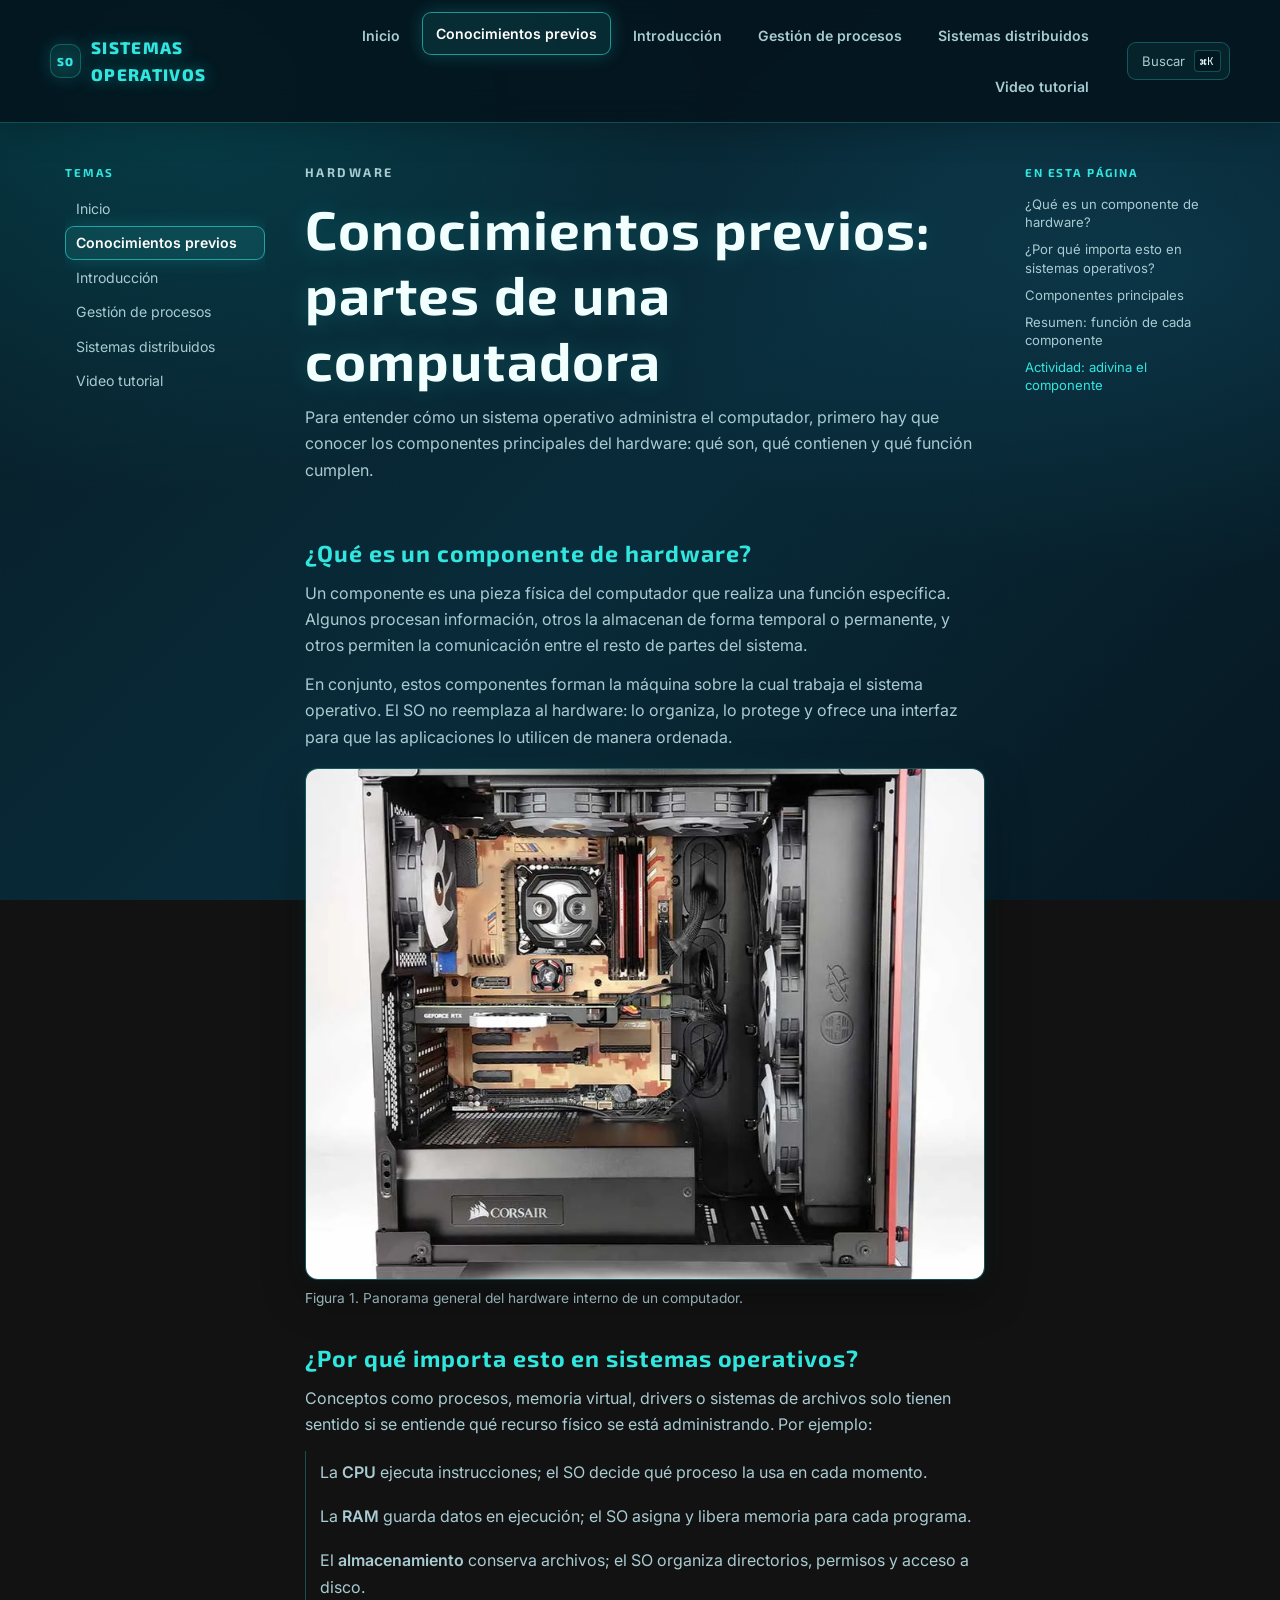
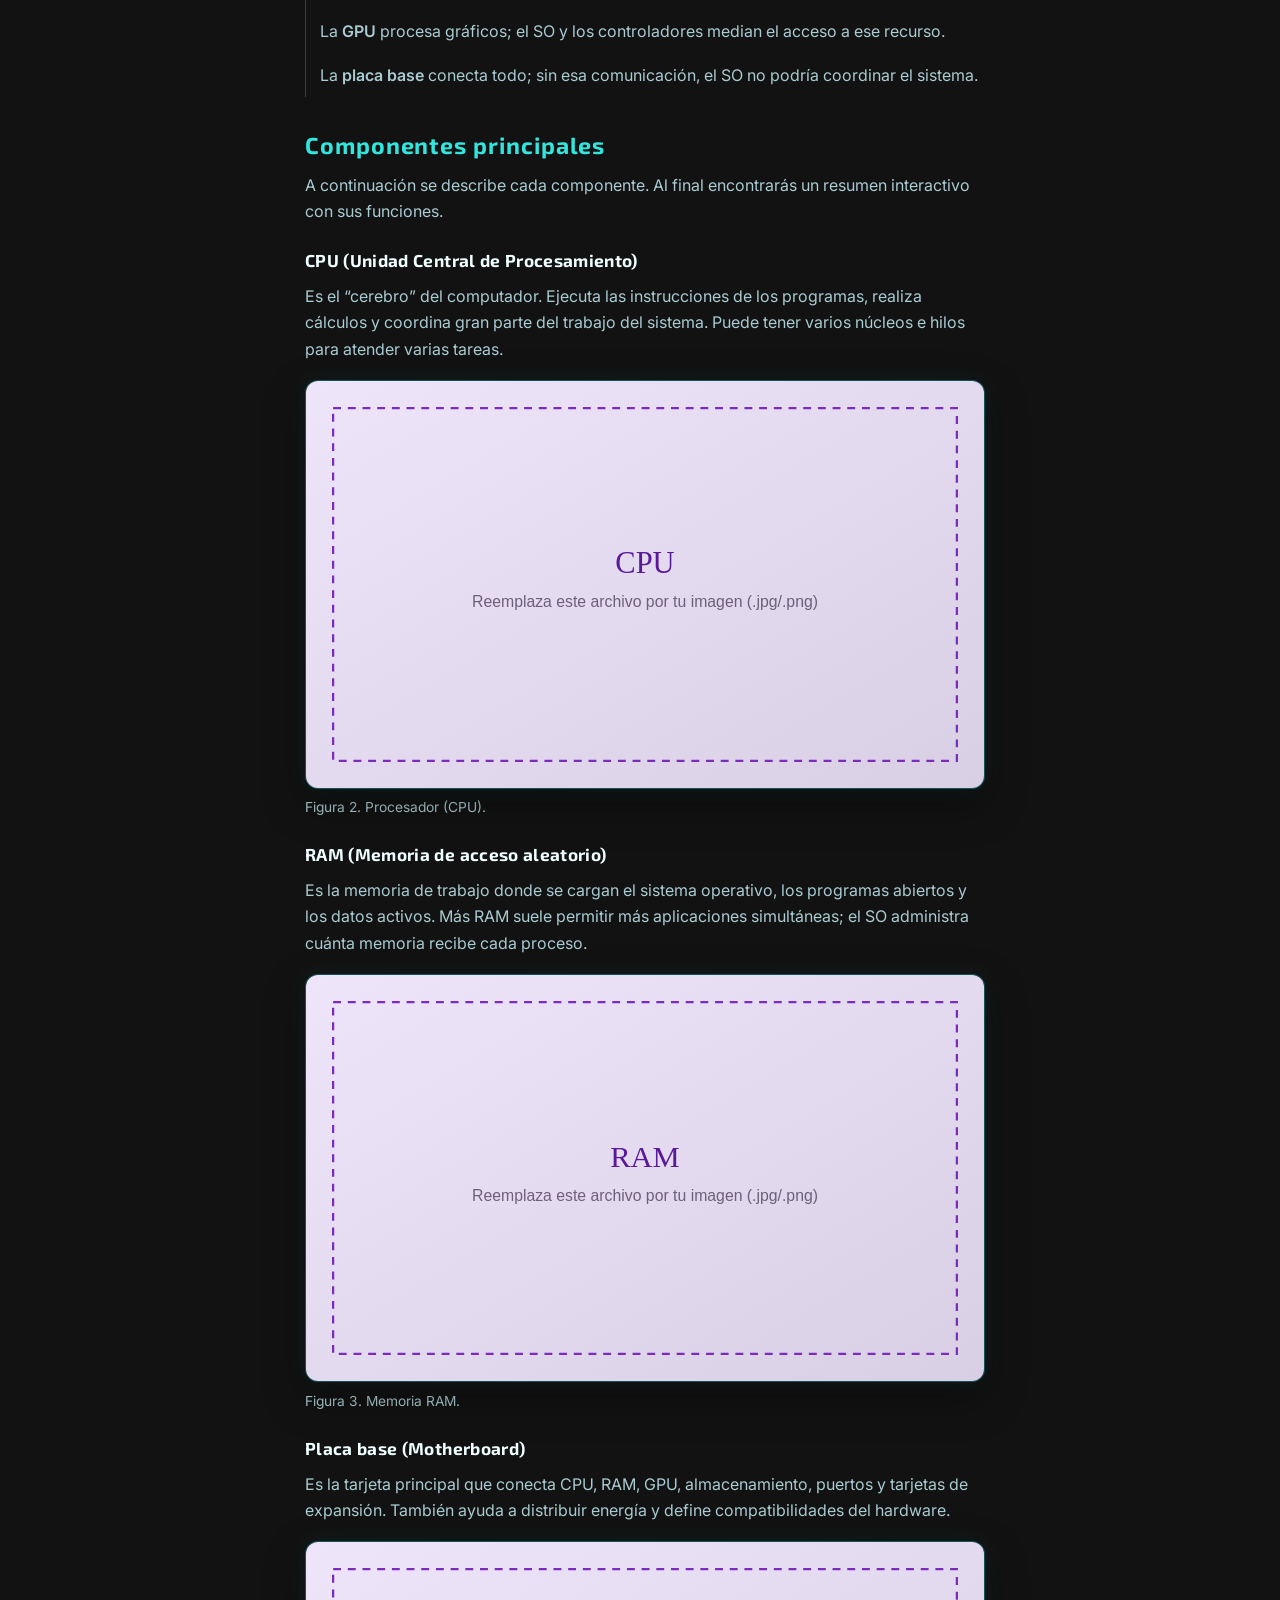
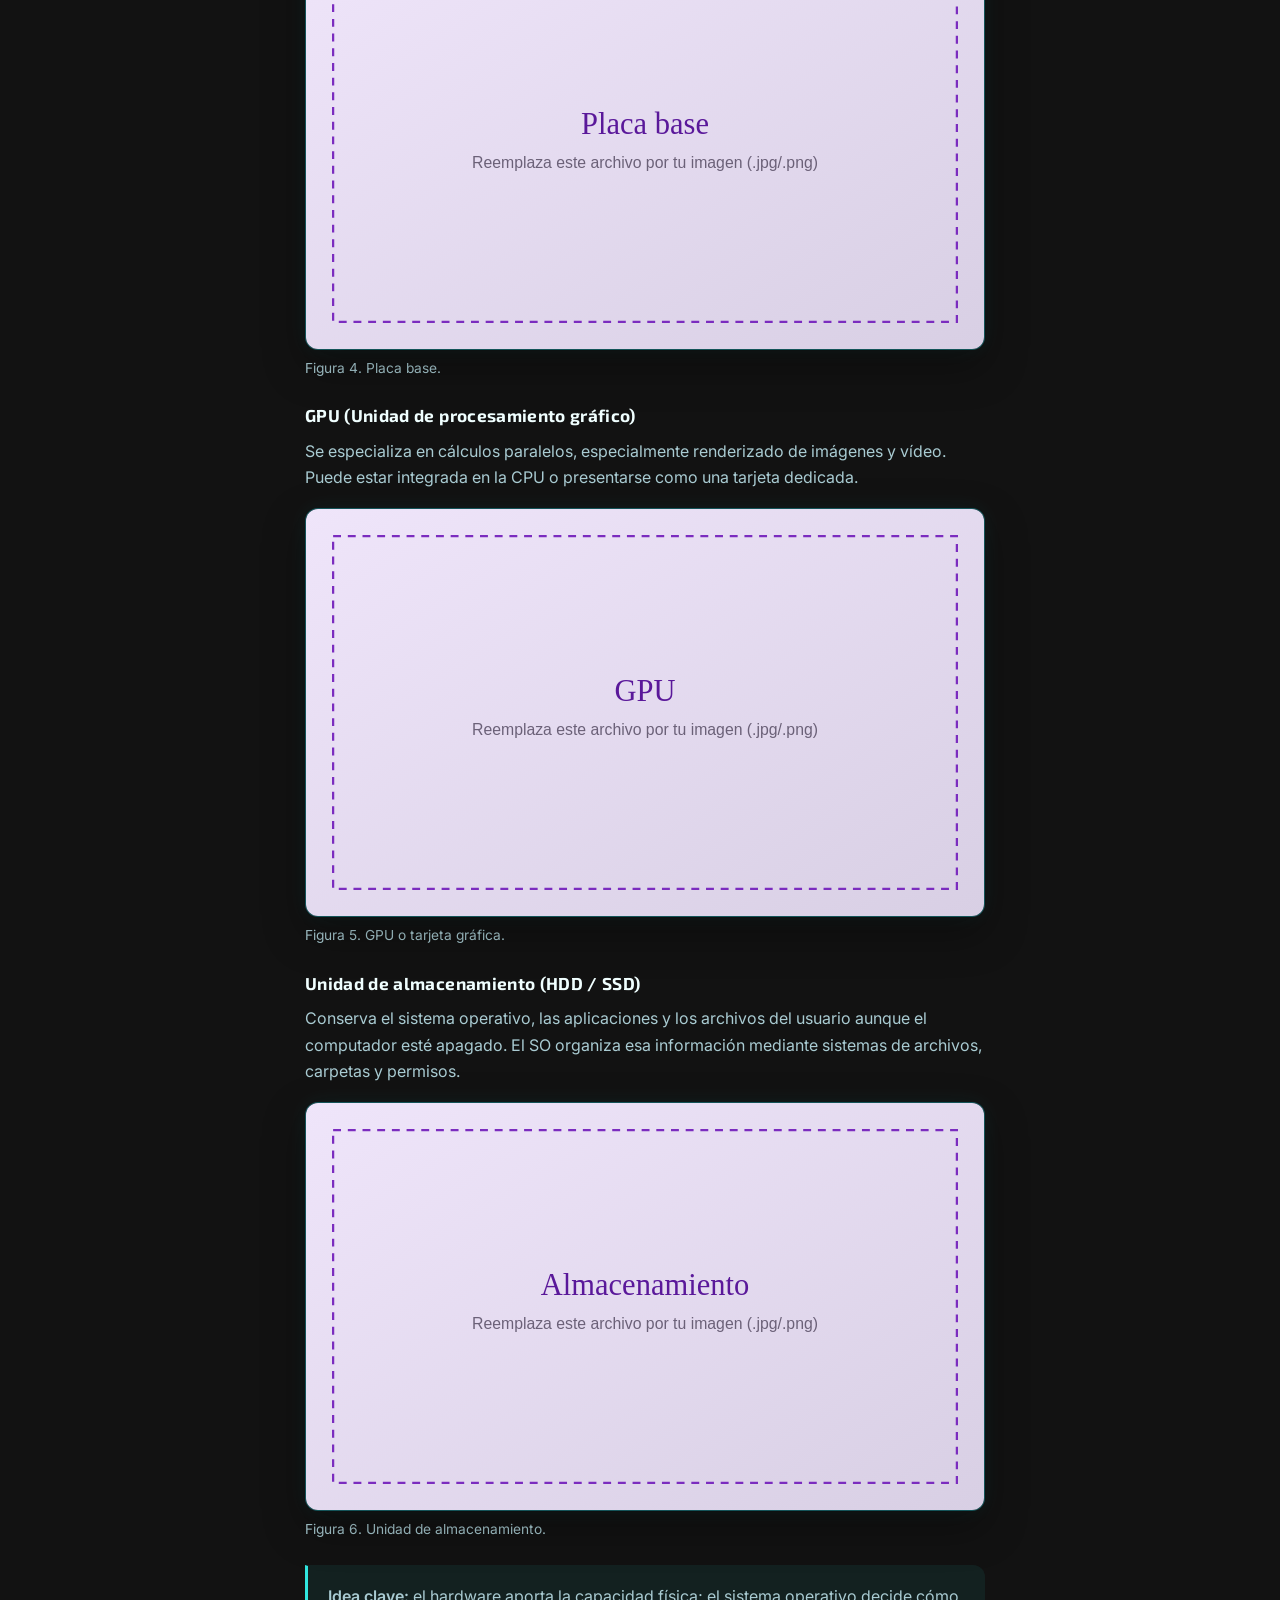
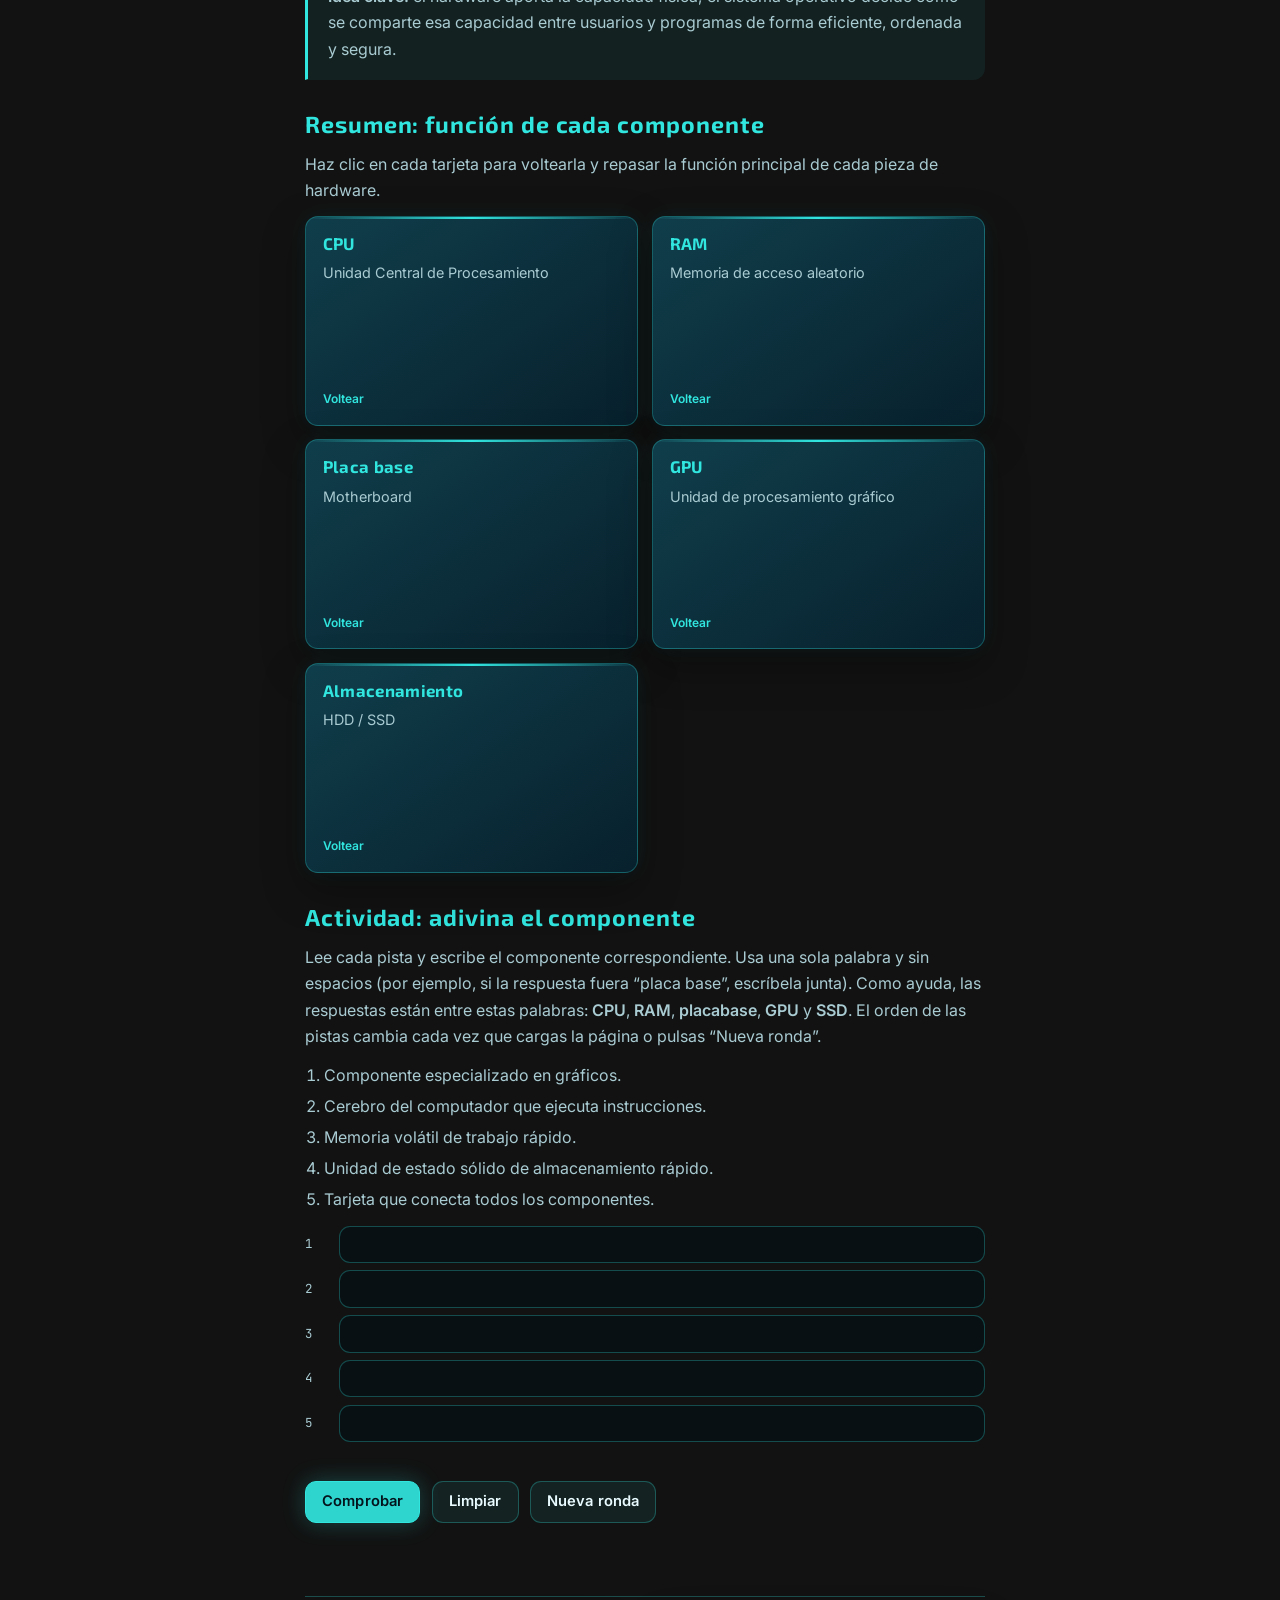
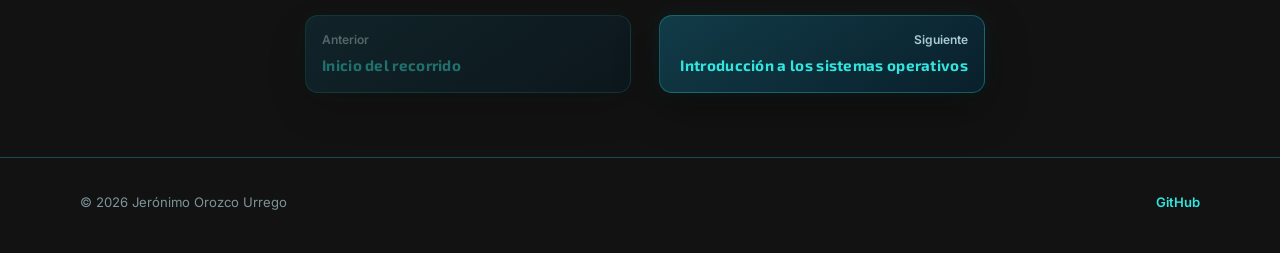
==== temas/conocimientos-previos.html @ 94ac04f6 "chore: cambiar diseños al propuesto" ====
<!DOCTYPE html>
<html lang="es">
  <head>
    <meta charset="UTF-8" />
    <meta name="viewport" content="width=device-width, initial-scale=1.0" />
    <title>Conocimientos previos | Sistemas Operativos</title>
    <meta
      name="description"
      content="Componentes principales de una computadora y su importancia para comprender los sistemas operativos."
    />
    <link rel="preconnect" href="https://fonts.googleapis.com" />
    <link rel="preconnect" href="https://fonts.gstatic.com" crossorigin />
    <link
      href="https://fonts.googleapis.com/css2?family=Exo+2:wght@400;600;700;800&family=Inter:wght@400;500;600;700&family=JetBrains+Mono:wght@400;500&display=swap"
      rel="stylesheet"
    />
    <link rel="stylesheet" href="../css/styles.css?v=20261114a" />
  </head>
  <body data-root="../">
    <header class="site-header">
      <div class="nav-bar">
        <a class="brand" href="../index.html">
          <span class="brand-mark">SO</span>
          Sistemas Operativos
        </a>

        <ul class="nav-links" id="menu-principal">
          <li><a href="../index.html">Inicio</a></li>
          <li>
            <a href="conocimientos-previos.html" aria-current="page"
              >Conocimientos previos</a
            >
          </li>
          <li><a href="introduccion.html">Introducción</a></li>
          <li><a href="gestion-procesos.html">Gestión de procesos</a></li>
          <li><a href="sistemas-distribuidos.html">Sistemas distribuidos</a></li>
          <li><a href="proyecto-video.html">Video tutorial</a></li>
        </ul>

        <div class="header-tools">
          <button class="search-trigger" type="button">
            <span class="search-label">Buscar</span>
            <kbd>⌘K</kbd>
          </button>
          <button
            class="nav-toggle"
            type="button"
            aria-label="Abrir menú de navegación"
            aria-expanded="false"
            aria-controls="menu-principal"
          >
            <span></span>
            <span></span>
          </button>
        </div>
      </div>
    </header>

    <main class="doc-shell">
      <nav class="doc-nav" aria-label="Temas del curso">
        <p class="rail-label">Temas</p>
        <ul>
        <li><a href="../index.html">Inicio</a></li>
        <li><a href="conocimientos-previos.html" aria-current="page">Conocimientos previos</a></li>
        <li><a href="introduccion.html">Introducción</a></li>
        <li><a href="gestion-procesos.html">Gestión de procesos</a></li>
        <li><a href="sistemas-distribuidos.html">Sistemas distribuidos</a></li>
        <li><a href="proyecto-video.html">Video tutorial</a></li>
        </ul>
      </nav>

      <div class="doc-main">
      <section class="page-hero">
        <div class="container content-column">
<p class="kicker">Hardware</p>
          <h1>Conocimientos previos: partes de una computadora</h1>
          <p>
            Para entender cómo un sistema operativo administra el computador,
            primero hay que conocer los componentes principales del hardware:
            qué son, qué contienen y qué función cumplen.
          </p>
        </div>
      </section>

      <section class="section">
        <div class="container content-column">
          <article class="prose">
            <h2>¿Qué es un componente de hardware?</h2>
            <p>
              Un componente es una pieza física del computador que realiza una
              función específica. Algunos procesan información, otros la
              almacenan de forma temporal o permanente, y otros permiten la
              comunicación entre el resto de partes del sistema.
            </p>
            <p>
              En conjunto, estos componentes forman la máquina sobre la cual
              trabaja el sistema operativo. El SO no reemplaza al hardware: lo
              organiza, lo protege y ofrece una interfaz para que las
              aplicaciones lo utilicen de manera ordenada.
            </p>

            <figure class="media-block">
              <div class="media-frame">
                <img
                  src="../img/conocimientos/Hardware-computadora.png"
                  alt="Vista general de los componentes internos de una computadora"
                />
                <p class="placeholder-label">
                  Reemplaza esta imagen en
                  img/conocimientos/componentes-pc.svg
                </p>
              </div>
              <figcaption>
                Figura 1. Panorama general del hardware interno de un
                computador.
              </figcaption>
            </figure>

            <h2>¿Por qué importa esto en sistemas operativos?</h2>
            <p>
              Conceptos como procesos, memoria virtual, drivers o sistemas de
              archivos solo tienen sentido si se entiende qué recurso físico se
              está administrando. Por ejemplo:
            </p>
            <ul class="feature-list">
              <li>
                La <strong>CPU</strong> ejecuta instrucciones; el SO decide qué
                proceso la usa en cada momento.
              </li>
              <li>
                La <strong>RAM</strong> guarda datos en ejecución; el SO asigna
                y libera memoria para cada programa.
              </li>
              <li>
                El <strong>almacenamiento</strong> conserva archivos; el SO
                organiza directorios, permisos y acceso a disco.
              </li>
              <li>
                La <strong>GPU</strong> procesa gráficos; el SO y los
                controladores median el acceso a ese recurso.
              </li>
              <li>
                La <strong>placa base</strong> conecta todo; sin esa
                comunicación, el SO no podría coordinar el sistema.
              </li>
            </ul>

            <h2>Componentes principales</h2>
            <p>
              A continuación se describe cada componente. Al final encontrarás
              un resumen interactivo con sus funciones.
            </p>

            <h3>CPU (Unidad Central de Procesamiento)</h3>
            <p>
              Es el “cerebro” del computador. Ejecuta las instrucciones de los
              programas, realiza cálculos y coordina gran parte del trabajo del
              sistema. Puede tener varios núcleos e hilos para atender varias
              tareas.
            </p>
            <figure class="media-block">
              <div class="media-frame">
                <img
                  src="../img/conocimientos/cpu.svg"
                  alt="Procesador o CPU de una computadora"
                />
                <p class="placeholder-label">
                  Reemplaza esta imagen en img/conocimientos/cpu.svg
                </p>
              </div>
              <figcaption>Figura 2. Procesador (CPU).</figcaption>
            </figure>

            <h3>RAM (Memoria de acceso aleatorio)</h3>
            <p>
              Es la memoria de trabajo donde se cargan el sistema operativo, los
              programas abiertos y los datos activos. Más RAM suele permitir más
              aplicaciones simultáneas; el SO administra cuánta memoria recibe
              cada proceso.
            </p>
            <figure class="media-block">
              <div class="media-frame">
                <img
                  src="../img/conocimientos/ram.svg"
                  alt="Módulos de memoria RAM"
                />
                <p class="placeholder-label">
                  Reemplaza esta imagen en img/conocimientos/ram.svg
                </p>
              </div>
              <figcaption>Figura 3. Memoria RAM.</figcaption>
            </figure>

            <h3>Placa base (Motherboard)</h3>
            <p>
              Es la tarjeta principal que conecta CPU, RAM, GPU, almacenamiento,
              puertos y tarjetas de expansión. También ayuda a distribuir
              energía y define compatibilidades del hardware.
            </p>
            <figure class="media-block">
              <div class="media-frame">
                <img
                  src="../img/conocimientos/placa-base.svg"
                  alt="Placa base de una computadora"
                />
                <p class="placeholder-label">
                  Reemplaza esta imagen en img/conocimientos/placa-base.svg
                </p>
              </div>
              <figcaption>Figura 4. Placa base.</figcaption>
            </figure>

            <h3>GPU (Unidad de procesamiento gráfico)</h3>
            <p>
              Se especializa en cálculos paralelos, especialmente renderizado de
              imágenes y vídeo. Puede estar integrada en la CPU o presentarse
              como una tarjeta dedicada.
            </p>
            <figure class="media-block">
              <div class="media-frame">
                <img
                  src="../img/conocimientos/gpu.svg"
                  alt="Tarjeta gráfica o GPU"
                />
                <p class="placeholder-label">
                  Reemplaza esta imagen en img/conocimientos/gpu.svg
                </p>
              </div>
              <figcaption>Figura 5. GPU o tarjeta gráfica.</figcaption>
            </figure>

            <h3>Unidad de almacenamiento (HDD / SSD)</h3>
            <p>
              Conserva el sistema operativo, las aplicaciones y los archivos del
              usuario aunque el computador esté apagado. El SO organiza esa
              información mediante sistemas de archivos, carpetas y permisos.
            </p>
            <figure class="media-block">
              <div class="media-frame">
                <img
                  src="../img/conocimientos/almacenamiento.svg"
                  alt="Unidad de almacenamiento HDD o SSD"
                />
                <p class="placeholder-label">
                  Reemplaza esta imagen en img/conocimientos/almacenamiento.svg
                </p>
              </div>
              <figcaption>Figura 6. Unidad de almacenamiento.</figcaption>
            </figure>

            <div class="note">
              <strong>Idea clave:</strong> el hardware aporta la capacidad
              física; el sistema operativo decide cómo se comparte esa capacidad
              entre usuarios y programas de forma eficiente, ordenada y segura.
            </div>
          </article>

          <section class="summary-block" aria-labelledby="resumen-funciones">
            <h2 id="resumen-funciones">Resumen: función de cada componente</h2>
            <p>
              Haz clic en cada tarjeta para voltearla y repasar la función
              principal de cada pieza de hardware.
            </p>

            <div
              class="flip-grid"
              aria-label="Tarjetas reversibles de componentes"
            >
              <div
                class="flip-card"
                role="button"
                tabindex="0"
                aria-pressed="false"
                aria-label="CPU: voltear tarjeta"
              >
                <div class="flip-inner">
                  <div class="flip-face front">
                    <h3>CPU</h3>
                    <p>Unidad Central de Procesamiento</p>
                    <span class="flip-hint">Voltear</span>
                  </div>
                  <div class="flip-face back">
                    <h3>Función</h3>
                    <p>
                      Ejecuta instrucciones, realiza cálculos y coordina el
                      trabajo del sistema. El SO planifica qué procesos la
                      utilizan.
                    </p>
                    <span class="flip-hint">Volver</span>
                  </div>
                </div>
              </div>

              <div
                class="flip-card"
                role="button"
                tabindex="0"
                aria-pressed="false"
                aria-label="RAM: voltear tarjeta"
              >
                <div class="flip-inner">
                  <div class="flip-face front">
                    <h3>RAM</h3>
                    <p>Memoria de acceso aleatorio</p>
                    <span class="flip-hint">Voltear</span>
                  </div>
                  <div class="flip-face back">
                    <h3>Función</h3>
                    <p>
                      Memoria de trabajo rápida y volátil. Guarda programas y
                      datos en uso; al apagar el equipo, su contenido se
                      pierde.
                    </p>
                    <span class="flip-hint">Volver</span>
                  </div>
                </div>
              </div>

              <div
                class="flip-card"
                role="button"
                tabindex="0"
                aria-pressed="false"
                aria-label="Placa base: voltear tarjeta"
              >
                <div class="flip-inner">
                  <div class="flip-face front">
                    <h3>Placa base</h3>
                    <p>Motherboard</p>
                    <span class="flip-hint">Voltear</span>
                  </div>
                  <div class="flip-face back">
                    <h3>Función</h3>
                    <p>
                      Conecta y comunica CPU, RAM, GPU, almacenamiento y
                      puertos. Define gran parte de la compatibilidad del
                      sistema.
                    </p>
                    <span class="flip-hint">Volver</span>
                  </div>
                </div>
              </div>

              <div
                class="flip-card"
                role="button"
                tabindex="0"
                aria-pressed="false"
                aria-label="GPU: voltear tarjeta"
              >
                <div class="flip-inner">
                  <div class="flip-face front">
                    <h3>GPU</h3>
                    <p>Unidad de procesamiento gráfico</p>
                    <span class="flip-hint">Voltear</span>
                  </div>
                  <div class="flip-face back">
                    <h3>Función</h3>
                    <p>
                      Procesa gráficos y cargas paralelas. Puede ir integrada o
                      como tarjeta dedicada con memoria VRAM propia.
                    </p>
                    <span class="flip-hint">Volver</span>
                  </div>
                </div>
              </div>

              <div
                class="flip-card"
                role="button"
                tabindex="0"
                aria-pressed="false"
                aria-label="Almacenamiento: voltear tarjeta"
              >
                <div class="flip-inner">
                  <div class="flip-face front">
                    <h3>Almacenamiento</h3>
                    <p>HDD / SSD</p>
                    <span class="flip-hint">Voltear</span>
                  </div>
                  <div class="flip-face back">
                    <h3>Función</h3>
                    <p>
                      Guarda de forma permanente el SO, aplicaciones y
                      archivos. El SSD suele ser más rápido que el HDD
                      mecánico.
                    </p>
                    <span class="flip-hint">Volver</span>
                  </div>
                </div>
              </div>
            </div>
          </section>

          <section class="activity" aria-labelledby="adivina-titulo">
            <h2 id="adivina-titulo">Actividad: adivina el componente</h2>
            <p>
              Lee cada pista y escribe el componente correspondiente. Usa una
              sola palabra y sin espacios (por ejemplo, si la respuesta fuera
              “placa base”, escríbela junta). Como ayuda, las respuestas están
              entre estas palabras: <strong>CPU</strong>, <strong>RAM</strong>,
              <strong>placabase</strong>, <strong>GPU</strong> y
              <strong>SSD</strong>. El orden de las pistas cambia cada vez que
              cargas la página o pulsas “Nueva ronda”.
            </p>

            <div class="crossword">
              <ol class="crossword-clues" id="guess-clues"></ol>

              <div
                class="crossword-board"
                id="crossword-board"
                aria-label="Respuestas de la actividad"
              ></div>

              <div class="crossword-actions">
                <button
                  class="btn btn-primary"
                  type="button"
                  id="check-crossword"
                >
                  Comprobar
                </button>
                <button
                  class="btn btn-secondary"
                  type="button"
                  id="reset-crossword"
                >
                  Limpiar
                </button>
                <button
                  class="btn btn-secondary"
                  type="button"
                  id="shuffle-guess"
                >
                  Nueva ronda
                </button>
              </div>
              <p
                class="crossword-feedback"
                id="crossword-feedback"
                aria-live="polite"
              ></p>
            </div>
          </section>

          <nav class="topic-pager" aria-label="Navegación entre temas">
            <a class="is-disabled" href="#" aria-disabled="true">
              <span>Anterior</span>
              <strong>Inicio del recorrido</strong>
            </a>
            <a class="next" href="introduccion.html">
              <span>Siguiente</span>
              <strong>Introducción a los sistemas operativos</strong>
            </a>
          </nav>
        </div>
      </section>
    </div>

    <aside class="doc-rail" aria-label="En esta página">
      <div id="page-toc"></div>
    </aside>
  </main>

    <footer class="site-footer">
      <div class="footer-inner">
        <p>© 2026 Jerónimo Orozco Urrego</p>
        <p>
          <a
            href="https://github.com/Darkkthrax"
            target="_blank"
            rel="noopener noreferrer"
            >GitHub</a
          >
        </p>
      </div>
    </footer>

    <script src="../js/main.js?v=20261113e"></script>
  </body>
</html>
---- css/styles.css ----
:root {
  --bg: #071b25;
  --cyan: #31e6df;
  --muted: #a9cbd2;
  --line: rgba(49, 230, 223, 0.28);
  --shadow: 0 16px 42px rgba(0, 0, 0, 0.34), 0 0 22px rgba(0, 220, 220, 0.08);
  --ink: #e9fbff;
  --surface: rgba(8, 34, 47, 0.88);
  --card: linear-gradient(145deg, rgba(17, 65, 79, 0.88), rgba(8, 34, 47, 0.88));
  --card-solid: #0a2a36;
  --accent: var(--cyan);
  --accent-ink: #04141d;
  --code: #011119;
  --code-line: rgba(49, 230, 223, 0.18);
  --code-muted: #7fb4bc;
  --header: 72px;
  --font: Inter, sans-serif;
  --display: "Exo 2", Inter, sans-serif;
  --mono: "JetBrains Mono", "Fira Code", ui-monospace, monospace;
  --measure: 68ch;
  --page: 1120px;
  --radius: 18px;
}

*,
*::before,
*::after {
  box-sizing: border-box;
}

html {
  scroll-behavior: smooth;
  -webkit-text-size-adjust: 100%;
  text-size-adjust: 100%;
  color-scheme: dark;
}

body {
  margin: 0;
  min-height: 100vh;
  color: var(--ink);
  font-family: var(--font);
  font-size: 16px;
  line-height: 1.65;
  overflow-x: clip;
  background:
    radial-gradient(ellipse at 12% 8%, rgba(0, 204, 210, 0.18), transparent 36%),
    radial-gradient(ellipse at 90% 30%, rgba(25, 116, 151, 0.2), transparent 34%),
    linear-gradient(135deg, var(--bg), #092b39 52%, #061721);
  background-attachment: fixed;
}

body::before {
  content: "";
  position: fixed;
  inset: 0;
  pointer-events: none;
  opacity: 0.16;
  z-index: -1;
  background-image:
    linear-gradient(rgba(75, 220, 220, 0.08) 1px, transparent 1px),
    linear-gradient(90deg, rgba(75, 220, 220, 0.08) 1px, transparent 1px);
  background-size: 44px 44px;
}

::selection {
  background: rgba(49, 230, 223, 0.28);
  color: #fff;
}

img {
  max-width: 100%;
  display: block;
}

button,
input,
textarea {
  font-family: inherit;
}

:focus-visible {
  outline: 2px solid var(--cyan);
  outline-offset: 2px;
}

a {
  color: var(--cyan);
  text-underline-offset: 3px;
}

h1,
h2,
h3 {
  font-family: var(--display);
  font-weight: 700;
  letter-spacing: 0.02em;
  line-height: 1.2;
  color: #f1ffff;
  scroll-margin-top: calc(var(--header) + 16px);
}

h1 {
  margin: 0 0 0.75rem;
  font-size: clamp(2.2rem, 6vw, 3.4rem);
  text-shadow: 0 0 24px rgba(49, 230, 223, 0.2);
}

h2 {
  margin: 2.2rem 0 0.7rem;
  font-size: 1.45rem;
  color: var(--cyan);
  letter-spacing: 0.04em;
}

h3 {
  margin: 1.6rem 0 0.4rem;
  font-size: 1.08rem;
  color: #f0ffff;
}

p {
  margin: 0.75rem 0;
}

strong {
  font-weight: 600;
}

.mono,
code,
kbd,
pre,
.term-pre,
.term-title {
  font-family: var(--mono);
}

/* Header */

.site-header {
  position: sticky;
  top: 0;
  z-index: 40;
  min-height: var(--header);
  background: rgba(4, 20, 29, 0.88);
  backdrop-filter: blur(16px);
  -webkit-backdrop-filter: blur(16px);
  border-bottom: 1px solid var(--line);
  box-shadow: 0 8px 30px rgba(0, 0, 0, 0.2);
}

.nav-bar {
  min-height: var(--header);
  width: min(1180px, calc(100% - 48px));
  margin: 0 auto;
  padding: 14px 0;
  display: flex;
  align-items: center;
  justify-content: space-between;
  gap: 24px;
}

.brand {
  display: inline-flex;
  align-items: center;
  gap: 0.65rem;
  color: var(--cyan);
  text-decoration: none;
  font-family: var(--display);
  font-weight: 800;
  letter-spacing: 0.08em;
  font-size: 1.05rem;
  text-transform: uppercase;
  text-shadow: 0 0 16px rgba(49, 230, 223, 0.45);
}

.brand-mark {
  width: 34px;
  height: 34px;
  display: grid;
  place-items: center;
  background: rgba(49, 230, 223, 0.12);
  color: var(--cyan);
  border: 1px solid var(--line);
  border-radius: 10px;
  font-family: var(--display);
  font-size: 0.72rem;
  font-weight: 800;
  letter-spacing: 0.04em;
  box-shadow: 0 0 18px rgba(49, 230, 223, 0.18);
}

.nav-links {
  display: flex;
  flex-wrap: wrap;
  align-items: center;
  justify-content: flex-end;
  gap: 8px;
  list-style: none;
  margin: 0;
  padding: 0;
}

.nav-links a {
  display: inline-block;
  padding: 9px 13px;
  color: var(--muted);
  text-decoration: none;
  font-size: 0.88rem;
  font-weight: 600;
  border: 1px solid transparent;
  border-radius: 9px;
  transition: all 0.28s;
}

.nav-links a:hover,
.nav-links a[aria-current="page"] {
  color: #fff;
  border-color: rgba(49, 230, 223, 0.58);
  background: rgba(49, 230, 223, 0.1);
  box-shadow: 0 0 18px rgba(49, 230, 223, 0.22);
  transform: translateY(-2px);
}

.header-tools {
  display: flex;
  align-items: center;
  gap: 0.5rem;
  flex-shrink: 0;
}

.search-trigger {
  display: inline-flex;
  align-items: center;
  gap: 0.55rem;
  height: 38px;
  padding: 0 0.5rem 0 0.85rem;
  border: 1px solid var(--line);
  border-radius: 9px;
  background: rgba(49, 230, 223, 0.06);
  color: var(--muted);
  font-size: 0.82rem;
  cursor: pointer;
  transition: all 0.28s;
}

.search-trigger:hover {
  color: #fff;
  border-color: rgba(49, 230, 223, 0.7);
  box-shadow: 0 0 18px rgba(49, 230, 223, 0.2);
}

kbd {
  font-family: var(--mono);
  font-size: 0.68rem;
  line-height: 1;
  padding: 0.28rem 0.35rem;
  border: 1px solid var(--line);
  border-radius: 4px;
  background: rgba(1, 17, 25, 0.55);
  color: var(--ink);
}

.nav-toggle {
  display: none;
  width: 38px;
  height: 38px;
  border: 1px solid var(--line);
  border-radius: 9px;
  background: rgba(49, 230, 223, 0.06);
  cursor: pointer;
  padding: 0;
}

.nav-toggle span {
  display: block;
  width: 14px;
  height: 1px;
  margin: 5px auto;
  background: var(--cyan);
}

/* Home */

.hero-grid,
.home-section,
.footer-inner {
  width: min(var(--page), calc(100% - 48px));
  margin-inline: auto;
}

.hero-grid {
  display: grid;
  grid-template-columns: minmax(0, 1.15fr) minmax(280px, 0.85fr);
  gap: 2.5rem;
  align-items: start;
  padding: 3.5rem 0 1.5rem;
  animation: fadeUp 0.8s both;
}

.eyebrow,
.kicker {
  margin: 0 0 0.75rem;
  color: var(--cyan);
  font-family: var(--display);
  font-size: 0.78rem;
  font-weight: 700;
  letter-spacing: 0.2em;
  text-transform: uppercase;
}

.eyebrow .mono {
  text-transform: none;
  letter-spacing: 0;
}

.hero h1 {
  font-size: clamp(2.4rem, 5.5vw, 3.8rem);
  line-height: 1.1;
  max-width: 14ch;
  margin: 12px 0;
}

.hero-lead,
.page-hero > .container > p,
.section-header p,
.topic-card p,
.arch-list div,
.summary-block > p,
.activity > p,
figcaption {
  color: var(--muted);
}

.hero-lead {
  max-width: 52ch;
  font-size: 1.08rem;
  margin: 1rem 0 0;
}

.hero-actions,
.crossword-actions {
  display: flex;
  flex-wrap: wrap;
  gap: 0.7rem;
  margin-top: 1.6rem;
}

.btn {
  display: inline-flex;
  align-items: center;
  justify-content: center;
  min-height: 42px;
  padding: 0.5rem 1rem;
  border-radius: 11px;
  border: 1px solid transparent;
  font-weight: 600;
  font-size: 0.92rem;
  letter-spacing: 0.01em;
  text-decoration: none;
  cursor: pointer;
  line-height: 1.2;
  transition: all 0.28s;
}

.btn-primary {
  background: rgba(49, 230, 223, 0.92);
  border-color: var(--cyan);
  color: var(--accent-ink);
  box-shadow: 0 0 22px rgba(49, 230, 223, 0.25);
}

.btn-primary:hover {
  background: #5ff0ea;
  border-color: #5ff0ea;
  color: var(--accent-ink);
  transform: translateY(-2px);
  box-shadow: 0 0 28px rgba(49, 230, 223, 0.35);
}

.btn-secondary {
  background: rgba(49, 230, 223, 0.08);
  border-color: var(--line);
  color: var(--ink);
}

.btn-secondary:hover {
  border-color: rgba(49, 230, 223, 0.75);
  color: #fff;
  background: rgba(49, 230, 223, 0.14);
  transform: translateY(-2px);
}

.arch-card {
  position: relative;
  overflow: hidden;
  background: var(--card);
  border: 1px solid var(--line);
  border-radius: var(--radius);
  padding: 0.5rem;
  box-shadow: var(--shadow);
  animation: fadeUp 0.65s both;
}

.arch-card::before {
  content: "";
  position: absolute;
  inset: 0 0 auto;
  height: 2px;
  background: linear-gradient(90deg, transparent, var(--cyan), transparent);
}

.arch-card-head {
  display: flex;
  align-items: baseline;
  justify-content: space-between;
  gap: 1rem;
  padding: 0.95rem 0.95rem 0.4rem;
}

.arch-card h2 {
  margin: 0;
  font-size: 1.05rem;
  color: var(--cyan);
}

.arch-card-head .mono {
  color: var(--muted);
  font-size: 0.72rem;
}

.arch-list {
  list-style: none;
  margin: 0;
  padding: 0 0.35rem;
}

.arch-list li {
  display: grid;
  grid-template-columns: 2rem minmax(0, 1fr);
  gap: 0.35rem;
  padding: 0.8rem 0.5rem;
  border-top: 1px solid rgba(49, 230, 223, 0.16);
}

.arch-list .idx {
  color: var(--cyan);
  font-size: 0.72rem;
  padding-top: 0.2rem;
}

.arch-list strong {
  display: block;
  color: #f1ffff;
  font-size: 0.92rem;
}

.arch-list div {
  font-size: 0.86rem;
  line-height: 1.5;
}

.arch-card .term-block {
  margin: 0.45rem;
}

.home-section {
  padding: 1.5rem 0 4rem;
}

.lede-block {
  max-width: var(--measure);
  position: relative;
  overflow: hidden;
  padding: 26px;
  border: 1px solid var(--line);
  border-radius: var(--radius);
  background: var(--card);
  box-shadow: var(--shadow);
}

.lede-block::before {
  content: "";
  position: absolute;
  inset: 0 0 auto;
  height: 2px;
  background: linear-gradient(90deg, transparent, var(--cyan), transparent);
}

.lede-block h2 {
  margin-top: 0;
}

.lede-block p {
  color: var(--muted);
}

.section-header h2 {
  margin: 0 0 0.4rem;
  font-size: clamp(1.7rem, 3vw, 2.2rem);
  text-align: left;
  color: #f1ffff;
}

.section-header p {
  margin: 0;
  max-width: 52ch;
}

.topic-grid {
  display: grid;
  grid-template-columns: repeat(6, minmax(0, 1fr));
  gap: 1.1rem;
  margin: 1.6rem 0 0;
}

.topic-card {
  position: relative;
  overflow: hidden;
  grid-column: span 2;
  display: flex;
  flex-direction: column;
  min-height: 220px;
  padding: 1.35rem 1.25rem 1.1rem;
  background: var(--card);
  border: 1px solid var(--line);
  border-radius: var(--radius);
  box-shadow: var(--shadow);
  color: inherit;
  text-decoration: none;
  transition: transform 0.32s, box-shadow 0.32s, border-color 0.32s;
  animation: fadeUp 0.65s both;
}

.topic-card::before {
  content: "";
  position: absolute;
  inset: 0 0 auto;
  height: 2px;
  background: linear-gradient(90deg, transparent, var(--cyan), transparent);
}

.topic-card:nth-child(1),
.topic-card:nth-child(2) {
  grid-column: span 3;
  min-height: 240px;
}

.topic-card:nth-child(2) {
  animation-delay: 0.08s;
}

.topic-card:nth-child(3) {
  animation-delay: 0.16s;
}

.topic-card:nth-child(4) {
  animation-delay: 0.24s;
}

.topic-card:nth-child(5) {
  animation-delay: 0.32s;
}

.topic-card:hover {
  transform: translateY(-7px) scale(1.012);
  border-color: rgba(49, 230, 223, 0.8);
  box-shadow: 0 22px 48px rgba(0, 0, 0, 0.4), 0 0 28px rgba(49, 230, 223, 0.19);
  color: inherit;
}

.topic-card h3 {
  margin: 0 0 0.45rem;
  font-size: 1.2rem;
  color: var(--cyan);
}

.topic-card p {
  margin: 0;
  flex: 1;
  font-size: 0.94rem;
}

.topic-card-foot {
  display: flex;
  align-items: center;
  justify-content: space-between;
  margin-top: 1.25rem;
  color: var(--muted);
  font-size: 0.8rem;
}

.topic-card .arrow {
  color: var(--cyan);
  font-size: 1.05rem;
  line-height: 1;
}

/* Documentation layout */

.doc-shell {
  width: min(1180px, calc(100% - 48px));
  margin: 0 auto;
  padding: 2.5rem 0 4rem;
  display: grid;
  grid-template-columns: 200px minmax(0, var(--measure)) 190px;
  justify-content: center;
  column-gap: 2.5rem;
  align-items: start;
}

.doc-nav,
.doc-rail {
  position: sticky;
  top: calc(var(--header) + 20px);
  align-self: start;
  max-height: calc(100vh - var(--header) - 36px);
  overflow-x: hidden;
  overflow-y: auto;
}

.rail-label,
.toc > p {
  margin: 0 0 0.55rem;
  color: var(--cyan);
  font-family: var(--display);
  font-size: 0.72rem;
  font-weight: 700;
  letter-spacing: 0.16em;
  text-transform: uppercase;
}

.doc-nav ul {
  list-style: none;
  margin: 0;
  padding: 0;
}

.doc-nav a {
  display: block;
  padding: 0.4rem 0.65rem;
  border-radius: 9px;
  border: 1px solid transparent;
  color: var(--muted);
  text-decoration: none;
  font-size: 0.88rem;
  line-height: 1.4;
  transition: all 0.28s;
}

.doc-nav a:hover {
  color: #fff;
  border-color: rgba(49, 230, 223, 0.45);
  background: rgba(49, 230, 223, 0.1);
}

.doc-nav a[aria-current="page"] {
  color: #fff;
  border-color: rgba(49, 230, 223, 0.58);
  background: rgba(49, 230, 223, 0.12);
  box-shadow: 0 0 18px rgba(49, 230, 223, 0.18);
  font-weight: 600;
}

.doc-main {
  min-width: 0;
  max-width: var(--measure);
}

.page-hero {
  padding: 0 0 0.6rem;
  animation: fadeUp 0.7s both;
}

.page-hero p {
  color: var(--muted);
  max-width: var(--measure);
}

.container,
.content-column {
  width: 100%;
  max-width: none;
  margin: 0;
}

.section {
  padding: 0;
}

.prose p,
.prose li {
  color: var(--muted);
}

.prose > p,
.note,
.scenario,
.feature-list,
.sequence {
  max-width: var(--measure);
}

.toc {
  border: 0;
  background: transparent;
  padding: 0;
}

.toc ol {
  list-style: none;
  margin: 0;
  padding: 0;
}

.toc li + li {
  margin-top: 0.1rem;
}

.toc a {
  display: block;
  padding: 0.22rem 0;
  color: var(--muted);
  text-decoration: none;
  font-size: 0.82rem;
  line-height: 1.4;
}

.toc a:hover,
.toc a[aria-current="true"] {
  color: var(--cyan);
}

.feature-list {
  list-style: none;
  margin: 0.8rem 0 1rem;
  padding: 0;
}

.feature-list li {
  margin: 0;
  padding: 0.55rem 0 0.55rem 0.9rem;
  border-left: 1px solid var(--line);
  color: var(--muted);
}

.feature-list li + li {
  margin-top: 0;
}

.note,
.scenario,
.summary-block,
.activity,
.refs {
  margin-top: 1.5rem;
}

.note,
.scenario {
  padding: 17px 20px;
  background: rgba(49, 230, 223, 0.07);
  border: 1px solid transparent;
  border-left: 3px solid var(--cyan);
  border-radius: 0 12px 12px 0;
  color: var(--muted);
}

.scenario {
  border-left-color: #7ad7ef;
  background: rgba(8, 34, 47, 0.55);
}

.summary-block,
.activity,
.refs {
  padding-top: 0.25rem;
}

.summary-block h2,
.activity h2,
.refs h2 {
  margin-top: 0.2rem;
}

.diagram {
  margin: 1.1rem 0 1.3rem;
}

.diagram figcaption,
.media-block figcaption,
.video-block figcaption,
.compare caption {
  margin-top: 0.45rem;
  color: var(--muted);
  font-size: 0.86rem;
}

.layers {
  list-style: none;
  margin: 0;
  padding: 0;
  display: grid;
  gap: 0.7rem;
}

.layers li {
  position: relative;
  overflow: hidden;
  padding: 0.95rem 1rem;
  background: var(--card);
  border: 1px solid var(--line);
  border-radius: 13px;
  box-shadow: var(--shadow);
}

.layers li::before {
  content: "";
  position: absolute;
  inset: 0 0 auto;
  height: 2px;
  background: linear-gradient(90deg, transparent, var(--cyan), transparent);
}

.layers li strong {
  display: block;
  font-size: 0.95rem;
  color: var(--cyan);
}

.layers li span {
  display: block;
  margin-top: 0.15rem;
  color: var(--muted);
  font-size: 0.92rem;
}

.sequence {
  list-style: none;
  counter-reset: step;
  margin: 1rem 0;
  padding: 0;
}

.sequence li {
  counter-increment: step;
  position: relative;
  padding: 0 0 0.95rem 2.4rem;
  color: var(--muted);
}

.sequence li::before {
  content: counter(step, decimal-leading-zero);
  position: absolute;
  left: 0;
  top: 0.15rem;
  font-family: var(--mono);
  font-size: 0.75rem;
  color: var(--cyan);
}

.states {
  display: grid;
  grid-template-columns: repeat(3, minmax(0, 1fr));
  gap: 0.7rem;
}

.state {
  position: relative;
  overflow: hidden;
  padding: 0.9rem 0.95rem;
  background: var(--card);
  border: 1px solid var(--line);
  border-radius: 13px;
  box-shadow: var(--shadow);
  transition: all 0.28s;
}

.state:hover {
  transform: translateY(-3px);
  border-color: var(--cyan);
  box-shadow: 0 0 18px rgba(49, 230, 223, 0.12);
}

.state.is-current {
  border-color: var(--cyan);
  background: rgba(49, 230, 223, 0.1);
}

.state strong {
  display: block;
  font-size: 0.95rem;
  color: #f0ffff;
}

.state span {
  display: block;
  margin-top: 0.3rem;
  color: var(--muted);
  font-size: 0.9rem;
}

.table-wrap {
  overflow-x: auto;
  margin: 1rem 0 1.2rem;
  border: 1px solid var(--line);
  border-radius: 13px;
  background: rgba(8, 34, 47, 0.72);
  box-shadow: var(--shadow);
}

.compare {
  width: 100%;
  min-width: 520px;
  border-collapse: collapse;
  font-size: 0.92rem;
}

.compare caption {
  caption-side: bottom;
  padding: 0.55rem 0.8rem 0.7rem;
  text-align: left;
}

.compare th,
.compare td {
  padding: 0.7rem 0.8rem;
  border-bottom: 1px solid rgba(49, 230, 223, 0.14);
  text-align: left;
  vertical-align: top;
  font-weight: 400;
  color: var(--muted);
}

.compare thead th {
  background: rgba(49, 230, 223, 0.08);
  color: var(--cyan);
  font-family: var(--display);
  font-size: 0.78rem;
  font-weight: 700;
  letter-spacing: 0.08em;
  text-transform: uppercase;
}

.compare tbody th {
  width: 22%;
  font-weight: 600;
  color: #f0ffff;
}

.compare tr:last-child th,
.compare tr:last-child td {
  border-bottom: 0;
}

:not(pre) > code {
  font-family: var(--mono);
  font-size: 0.86em;
  background: rgba(1, 17, 25, 0.55);
  border: 1px solid var(--line);
  border-radius: 6px;
  padding: 0.05em 0.35em;
  color: var(--cyan);
}

.command {
  margin: 1.2rem 0;
}

.command h3 {
  margin-bottom: 0.45rem;
}

.term-block {
  margin: 0.7rem 0 0.9rem;
  background: var(--code);
  border: 1px solid var(--line);
  border-radius: 13px;
  overflow: hidden;
  box-shadow: var(--shadow);
}

.term-block-bar {
  display: flex;
  align-items: center;
  justify-content: space-between;
  gap: 0.75rem;
  padding: 0.45rem 0.7rem;
  border-bottom: 1px solid var(--code-line);
  color: var(--code-muted);
  font-family: var(--mono);
  font-size: 0.75rem;
  background: rgba(49, 230, 223, 0.05);
}

.copy-btn {
  border: 1px solid var(--line);
  background: transparent;
  color: var(--ink);
  border-radius: 8px;
  font-family: var(--font);
  font-size: 0.75rem;
  font-weight: 600;
  padding: 0.25rem 0.55rem;
  cursor: pointer;
  transition: all 0.28s;
}

.copy-btn:hover,
.copy-btn.is-copied {
  background: rgba(49, 230, 223, 0.14);
  color: #fff;
  border-color: rgba(49, 230, 223, 0.65);
}

.term-pre {
  margin: 0;
  padding: 0.85rem 0.9rem 1rem;
  overflow-x: auto;
  background: var(--code);
  color: #e9fbff;
  font-family: var(--mono);
  font-size: 0.84rem;
  line-height: 1.6;
}

.ps1,
.tok-out {
  color: var(--code-muted);
}

.tok-cmd {
  color: #f1ffff;
}

.tok-flag,
.tok-str {
  color: var(--cyan);
}

.refs ol {
  margin: 0;
  padding: 0;
  list-style: none;
  counter-reset: ref;
}

.refs li {
  position: relative;
  padding-left: 2.4rem;
  color: var(--muted);
  font-size: 0.92rem;
}

.refs li + li {
  margin-top: 0.55rem;
}

.refs li::before {
  counter-increment: ref;
  content: counter(ref, decimal-leading-zero);
  position: absolute;
  left: 0;
  font-family: var(--mono);
  font-size: 0.75rem;
  color: var(--cyan);
}

.media-block,
.video-block {
  margin: 1.1rem 0 1.3rem;
}

.media-frame,
.video-frame,
.video-embed {
  position: relative;
  overflow: hidden;
  border: 1px solid var(--line);
  border-radius: 13px;
  background: rgba(8, 34, 47, 0.72);
  box-shadow: var(--shadow);
}

.media-frame {
  min-height: 180px;
}

.media-frame img,
.video-frame video {
  width: 100%;
  display: block;
}

.media-frame img {
  min-height: 180px;
  object-fit: cover;
}

.media-frame .placeholder-label,
.video-placeholder {
  margin: 0;
  padding: 0.8rem 0.9rem;
  color: var(--muted);
  font-size: 0.86rem;
}

.media-frame .placeholder-label {
  display: none;
}

.media-frame.is-empty .placeholder-label,
.video-frame.is-empty .video-placeholder {
  display: block;
}

.video-frame {
  background: var(--code);
  aspect-ratio: 16 / 9;
}

.video-frame video {
  height: 100%;
  background: var(--code);
}

.video-frame.is-empty video {
  display: none;
}

.video-placeholder {
  display: none;
  color: var(--muted);
}

.video-frame.is-empty .video-placeholder {
  display: grid;
  place-items: center;
  min-height: 100%;
}

.video-placeholder code {
  color: var(--cyan);
  background: transparent;
  border: 0;
}

.video-embed {
  margin-top: 0.7rem;
  aspect-ratio: 16 / 9;
  background: var(--code);
}

.video-embed iframe {
  position: absolute;
  inset: 0;
  width: 100%;
  height: 100%;
  border: 0;
}

.project-meta {
  display: grid;
  grid-template-columns: repeat(auto-fit, minmax(200px, 1fr));
  gap: 0.75rem;
  margin: 0 0 1.4rem;
}

.project-meta > * {
  position: relative;
  overflow: hidden;
  border: 1px solid var(--line);
  border-radius: 13px;
  background: var(--card);
  padding: 0.85rem 0.95rem;
  box-shadow: var(--shadow);
}

.project-meta > *::before {
  content: "";
  position: absolute;
  inset: 0 0 auto;
  height: 2px;
  background: linear-gradient(90deg, transparent, var(--cyan), transparent);
}

.project-meta span {
  display: block;
  margin-bottom: 0.2rem;
  color: var(--cyan);
  font-family: var(--display);
  font-size: 0.72rem;
  font-weight: 700;
  letter-spacing: 0.12em;
  text-transform: uppercase;
}

.project-meta strong {
  display: block;
  font-size: 0.95rem;
  font-weight: 600;
  letter-spacing: 0.01em;
  color: #f1ffff;
}

.project-meta strong + strong {
  margin-top: 0.15rem;
  color: var(--muted);
  font-weight: 500;
}

.flip-grid {
  display: grid;
  grid-template-columns: 1fr 1fr;
  gap: 0.85rem;
}

.flip-card {
  perspective: 1000px;
  height: 210px;
  border: 0;
  background: transparent;
  padding: 0;
  cursor: pointer;
  text-align: left;
  width: 100%;
  color: inherit;
}

.flip-inner {
  position: relative;
  display: block;
  width: 100%;
  height: 100%;
  transform-style: preserve-3d;
  transition: transform 0.4s ease;
}

.flip-card.is-flipped .flip-inner {
  transform: rotateY(180deg);
}

.flip-face {
  position: absolute;
  inset: 0;
  display: flex;
  flex-direction: column;
  justify-content: space-between;
  padding: 1rem 1.05rem;
  border: 1px solid var(--line);
  border-radius: 13px;
  background: linear-gradient(145deg, rgba(17, 65, 79, 0.95), rgba(8, 34, 47, 0.95));
  box-shadow: var(--shadow);
  backface-visibility: hidden;
  -webkit-backface-visibility: hidden;
  overflow: hidden;
}

.flip-face::before {
  content: "";
  position: absolute;
  inset: 0 0 auto;
  height: 2px;
  background: linear-gradient(90deg, transparent, var(--cyan), transparent);
}

.flip-face.back {
  transform: rotateY(180deg);
  background: linear-gradient(145deg, rgba(15, 78, 87, 0.92), rgba(8, 34, 47, 0.95));
}

.flip-face h3 {
  margin: 0;
  font-size: 1.05rem;
  color: var(--cyan);
}

.flip-face p {
  margin: 0.5rem 0 0;
  color: var(--muted);
  font-size: 0.9rem;
}

.flip-hint {
  margin-top: auto;
  padding-top: 0.7rem;
  color: var(--cyan);
  font-size: 0.75rem;
  font-weight: 600;
}

.crossword {
  display: grid;
  gap: 0.8rem;
}

.crossword-clues {
  margin: 0;
  padding-left: 1.2rem;
  color: var(--muted);
}

.crossword-clues li + li {
  margin-top: 0.3rem;
}

.crossword-board {
  display: grid;
  gap: 0.45rem;
}

.crossword-row {
  display: grid;
  grid-template-columns: 1.6rem minmax(0, 1fr);
  gap: 0.5rem;
  align-items: center;
}

.crossword-row span {
  font-family: var(--mono);
  font-size: 0.78rem;
  color: var(--muted);
}

.crossword-board input {
  width: 100%;
  border: 1px solid var(--line);
  border-radius: 11px;
  background: rgba(1, 17, 25, 0.45);
  padding: 0.55rem 0.7rem;
  color: var(--ink);
  font-family: var(--mono);
  font-weight: 500;
  letter-spacing: 0.04em;
  text-transform: uppercase;
}

.crossword-board input:focus {
  outline: 2px solid rgba(49, 230, 223, 0.35);
  border-color: var(--cyan);
  box-shadow: 0 0 0 3px rgba(49, 230, 223, 0.1);
}

.crossword-board input.is-correct {
  border-color: #31e6df;
  background: rgba(49, 230, 223, 0.08);
}

.crossword-board input.is-wrong {
  border-color: #f0a35a;
}

.crossword-feedback {
  min-height: 1.4em;
  margin: 0;
  font-weight: 600;
  font-size: 0.92rem;
}

.crossword-feedback.is-ok {
  color: var(--cyan);
}

.crossword-feedback.is-bad {
  color: #f0a35a;
}

.topic-pager {
  display: flex;
  justify-content: space-between;
  gap: 0.85rem;
  margin-top: 2.5rem;
  padding-top: 1.1rem;
  border-top: 1px solid var(--line);
}

.topic-pager a {
  position: relative;
  overflow: hidden;
  flex: 1;
  max-width: 48%;
  display: flex;
  flex-direction: column;
  gap: 0.2rem;
  padding: 0.9rem 1rem;
  border: 1px solid var(--line);
  border-radius: 13px;
  background: var(--card);
  box-shadow: var(--shadow);
  text-decoration: none;
  color: inherit;
  transition: all 0.28s;
}

.topic-pager a:hover {
  border-color: rgba(49, 230, 223, 0.75);
  transform: translateY(-3px);
  box-shadow: 0 0 22px rgba(49, 230, 223, 0.16);
}

.topic-pager span {
  color: var(--muted);
  font-size: 0.75rem;
  font-weight: 600;
}

.topic-pager strong {
  color: var(--cyan);
  font-family: var(--display);
  font-weight: 700;
  letter-spacing: 0.02em;
  font-size: 0.95rem;
}

.topic-pager .next {
  text-align: right;
  margin-left: auto;
}

.topic-pager .is-disabled {
  opacity: 0.45;
  pointer-events: none;
}

.site-footer {
  border-top: 1px solid var(--line);
}

.footer-inner {
  padding: 1.35rem 0 1.7rem;
  display: flex;
  justify-content: space-between;
  gap: 1rem;
  color: rgba(169, 203, 210, 0.7);
  font-size: 0.82rem;
}

.site-footer a {
  color: var(--cyan);
  font-weight: 600;
  text-decoration: none;
}

.site-footer a:hover {
  text-shadow: 0 0 12px rgba(49, 230, 223, 0.45);
}

/* Search */

.search-layer {
  position: fixed;
  inset: 0;
  z-index: 80;
  display: grid;
  align-items: start;
  justify-items: center;
  padding: 12vh 1rem 1rem;
  background: rgba(4, 20, 29, 0.72);
  backdrop-filter: blur(8px);
}

.search-layer[hidden] {
  display: none !important;
}

.search-dialog {
  width: min(560px, 100%);
  background: linear-gradient(145deg, rgba(17, 65, 79, 0.98), rgba(8, 34, 47, 0.98));
  border: 1px solid var(--line);
  border-radius: 16px;
  overflow: hidden;
  box-shadow: var(--shadow);
}

.search-input {
  width: 100%;
  border: 0;
  border-bottom: 1px solid var(--line);
  background: transparent;
  padding: 0.95rem 1rem;
  font-size: 1rem;
  color: var(--ink);
}

.search-input::placeholder {
  color: rgba(169, 203, 210, 0.65);
}

.search-input:focus {
  outline: none;
}

.search-results {
  list-style: none;
  margin: 0;
  padding: 0.35rem;
  max-height: 320px;
  overflow: auto;
}

.search-results button {
  width: 100%;
  display: flex;
  flex-direction: column;
  align-items: flex-start;
  gap: 0.1rem;
  padding: 0.55rem 0.7rem;
  border: 0;
  border-radius: 9px;
  background: transparent;
  color: var(--ink);
  text-align: left;
  cursor: pointer;
}

.search-results button small {
  color: var(--muted);
  font-size: 0.78rem;
}

.search-results button.is-active,
.search-results button:hover {
  background: rgba(49, 230, 223, 0.12);
}

.search-empty,
.search-hint {
  margin: 0;
  padding: 0.7rem 1rem;
  color: var(--muted);
  font-size: 0.8rem;
  border-top: 1px solid var(--line);
}

@keyframes fadeUp {
  from {
    opacity: 0;
    transform: translateY(18px);
  }
  to {
    opacity: 1;
    transform: translateY(0);
  }
}

@media (max-width: 1080px) {
  .doc-shell {
    grid-template-columns: 1fr;
    row-gap: 1.25rem;
  }

  .doc-nav,
  .doc-rail {
    position: static;
    max-height: none;
  }

  .doc-rail {
    order: 2;
    padding-bottom: 0.75rem;
    border-bottom: 1px solid var(--line);
  }

  .doc-main {
    order: 3;
    max-width: var(--measure);
  }

  .toc ol {
    display: flex;
    flex-wrap: wrap;
    gap: 0.2rem 1rem;
  }
}

@media (max-width: 900px) {
  .nav-bar {
    width: min(1180px, calc(100% - 28px));
    flex-wrap: wrap;
    gap: 12px;
  }

  .nav-toggle {
    display: inline-block;
  }

  .search-label {
    display: none;
  }

  .nav-links {
    display: none;
    position: absolute;
    top: calc(100% + 1px);
    left: 0;
    right: 0;
    flex-direction: column;
    align-items: stretch;
    padding: 0.55rem;
    background: rgba(4, 20, 29, 0.96);
    backdrop-filter: blur(16px);
    border-bottom: 1px solid var(--line);
  }

  .nav-links.is-open {
    display: flex;
  }

  .nav-links a {
    padding: 0.75rem 0.85rem;
  }

  .hero-grid,
  .topic-grid,
  .doc-shell,
  .states,
  .flip-grid {
    grid-template-columns: 1fr;
  }

  .hero-grid {
    padding-top: 2.2rem;
    gap: 1.5rem;
  }

  .hero h1 {
    max-width: none;
  }

  .topic-card,
  .topic-card:nth-child(1),
  .topic-card:nth-child(2) {
    grid-column: auto;
    min-height: 0;
  }

  .doc-shell {
    padding-top: 1.4rem;
    width: min(1180px, calc(100% - 32px));
  }

  .doc-nav {
    position: static;
    max-height: none;
  }

  .doc-nav ul {
    display: flex;
    gap: 0.35rem;
    overflow-x: auto;
    padding-bottom: 0.35rem;
  }

  .doc-nav a {
    white-space: nowrap;
    border: 1px solid var(--line);
    border-radius: 9px;
    padding: 0.35rem 0.75rem;
    margin: 0;
    background: rgba(49, 230, 223, 0.06);
  }

  .topic-pager {
    flex-direction: column;
  }

  .topic-pager a,
  .topic-pager .next {
    max-width: none;
    text-align: left;
    margin-left: 0;
  }

  .hero-grid,
  .home-section,
  .footer-inner {
    width: min(var(--page), calc(100% - 32px));
  }
}

@media (max-width: 640px) {
  .footer-inner {
    flex-direction: column;
  }

  .hero-actions .btn,
  .crossword-actions .btn {
    width: 100%;
  }

  .nav-bar {
    padding: 12px 0;
  }
}

@media (prefers-reduced-motion: reduce) {
  html {
    scroll-behavior: auto;
  }

  *,
  *::before,
  *::after {
    animation-duration: 0.01ms !important;
    animation-iteration-count: 1 !important;
    transition-duration: 0.01ms !important;
  }
}
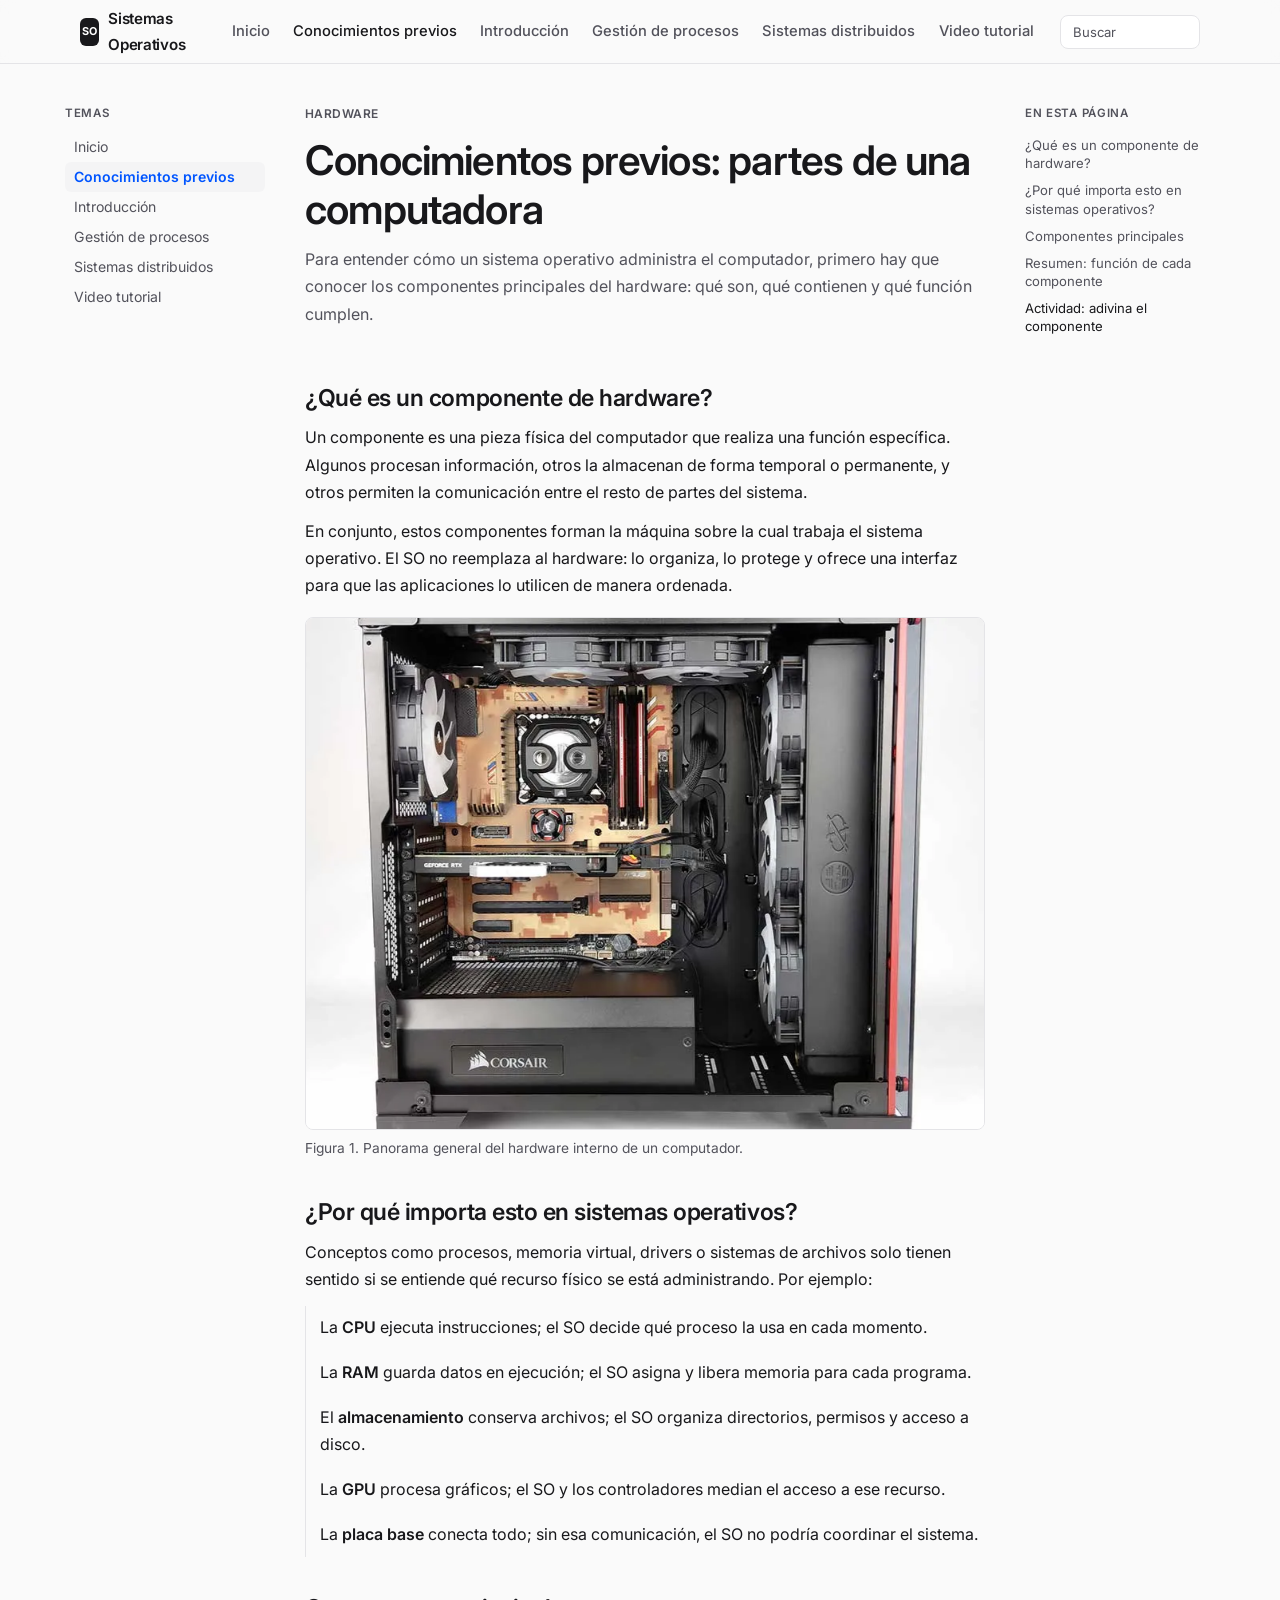
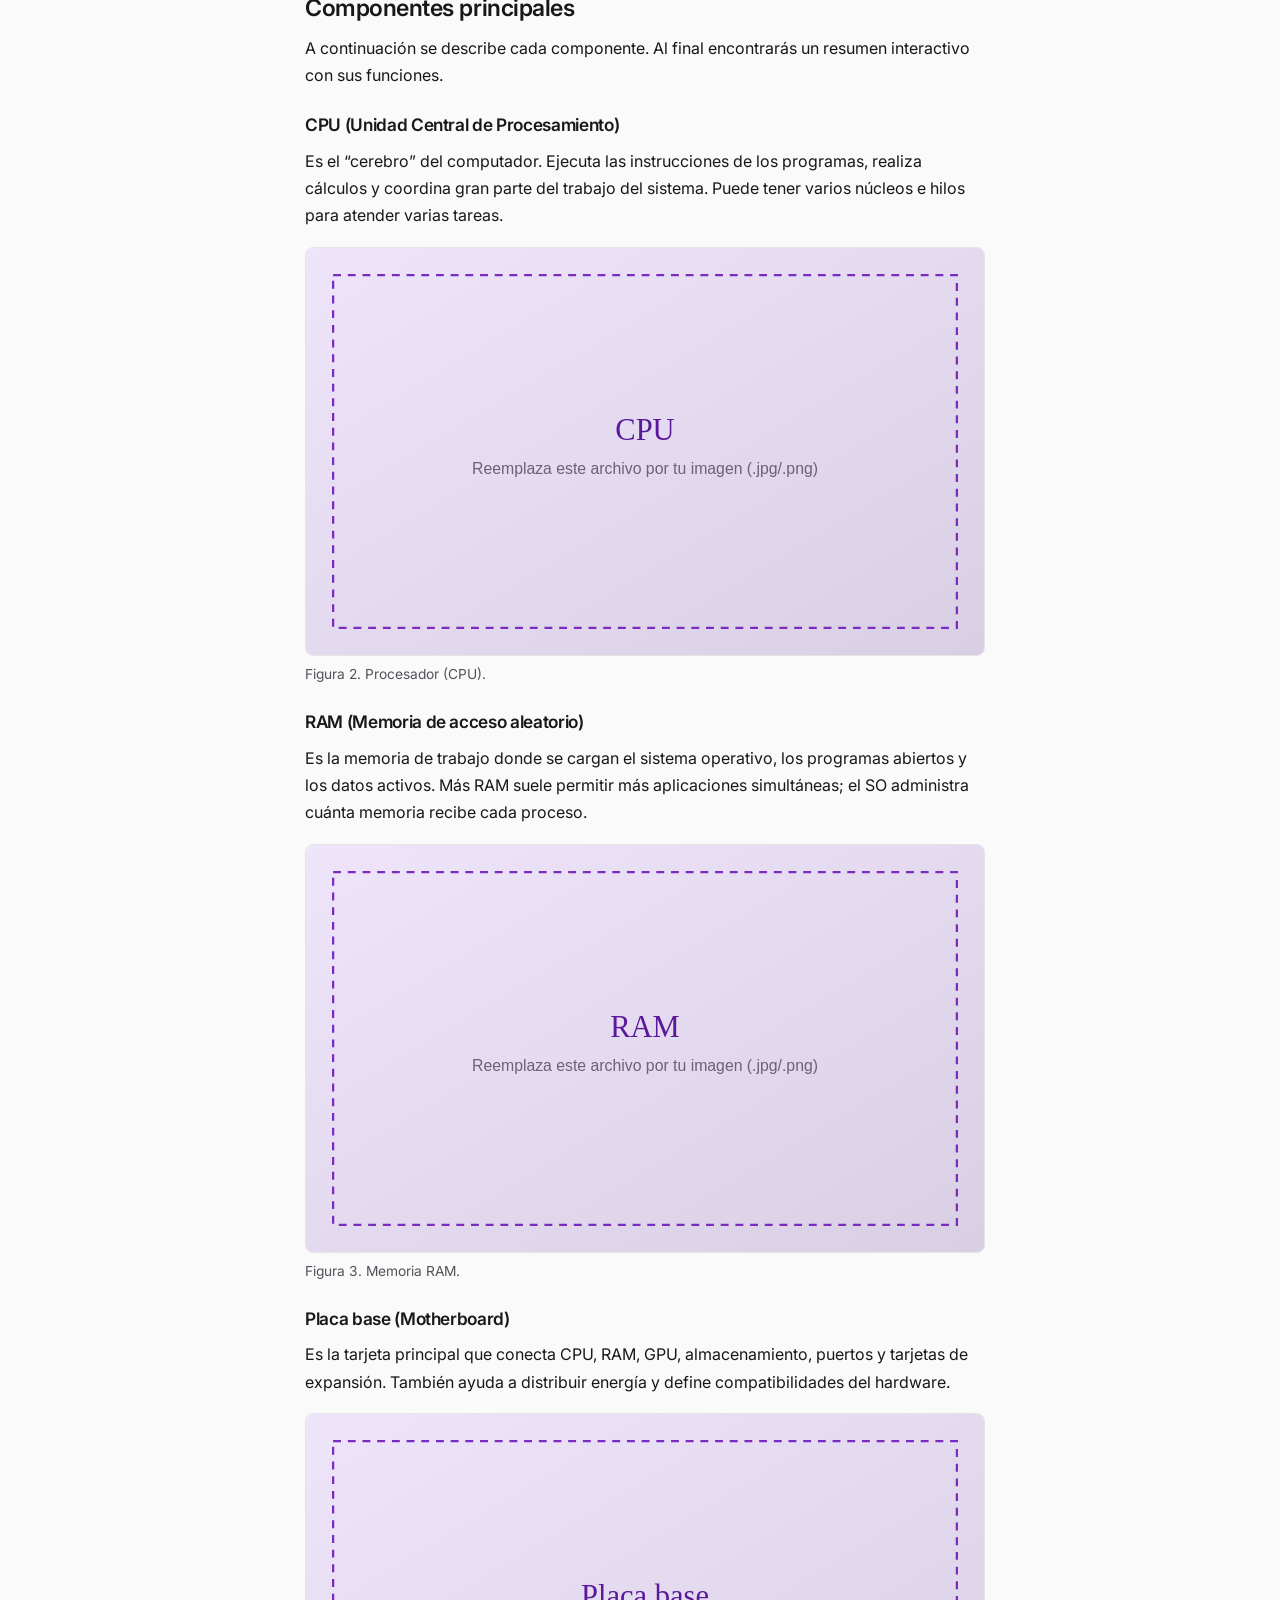
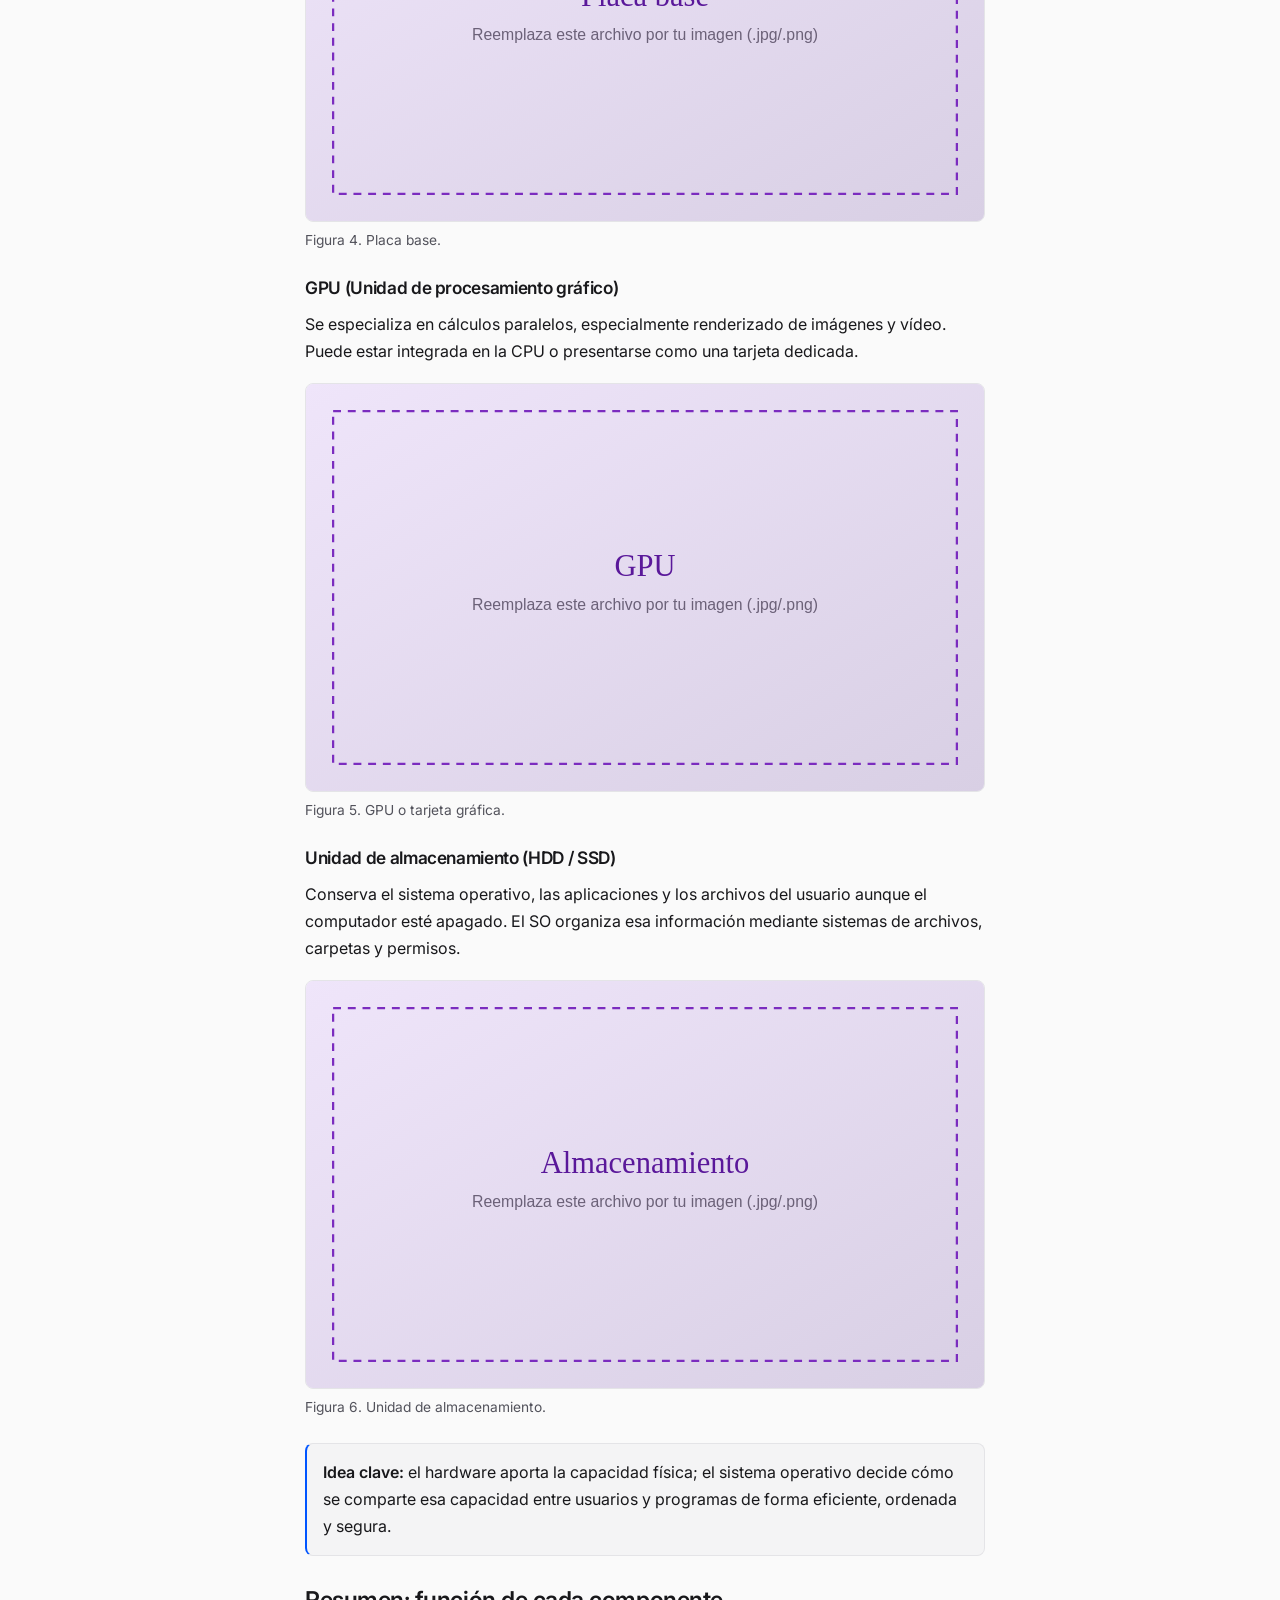
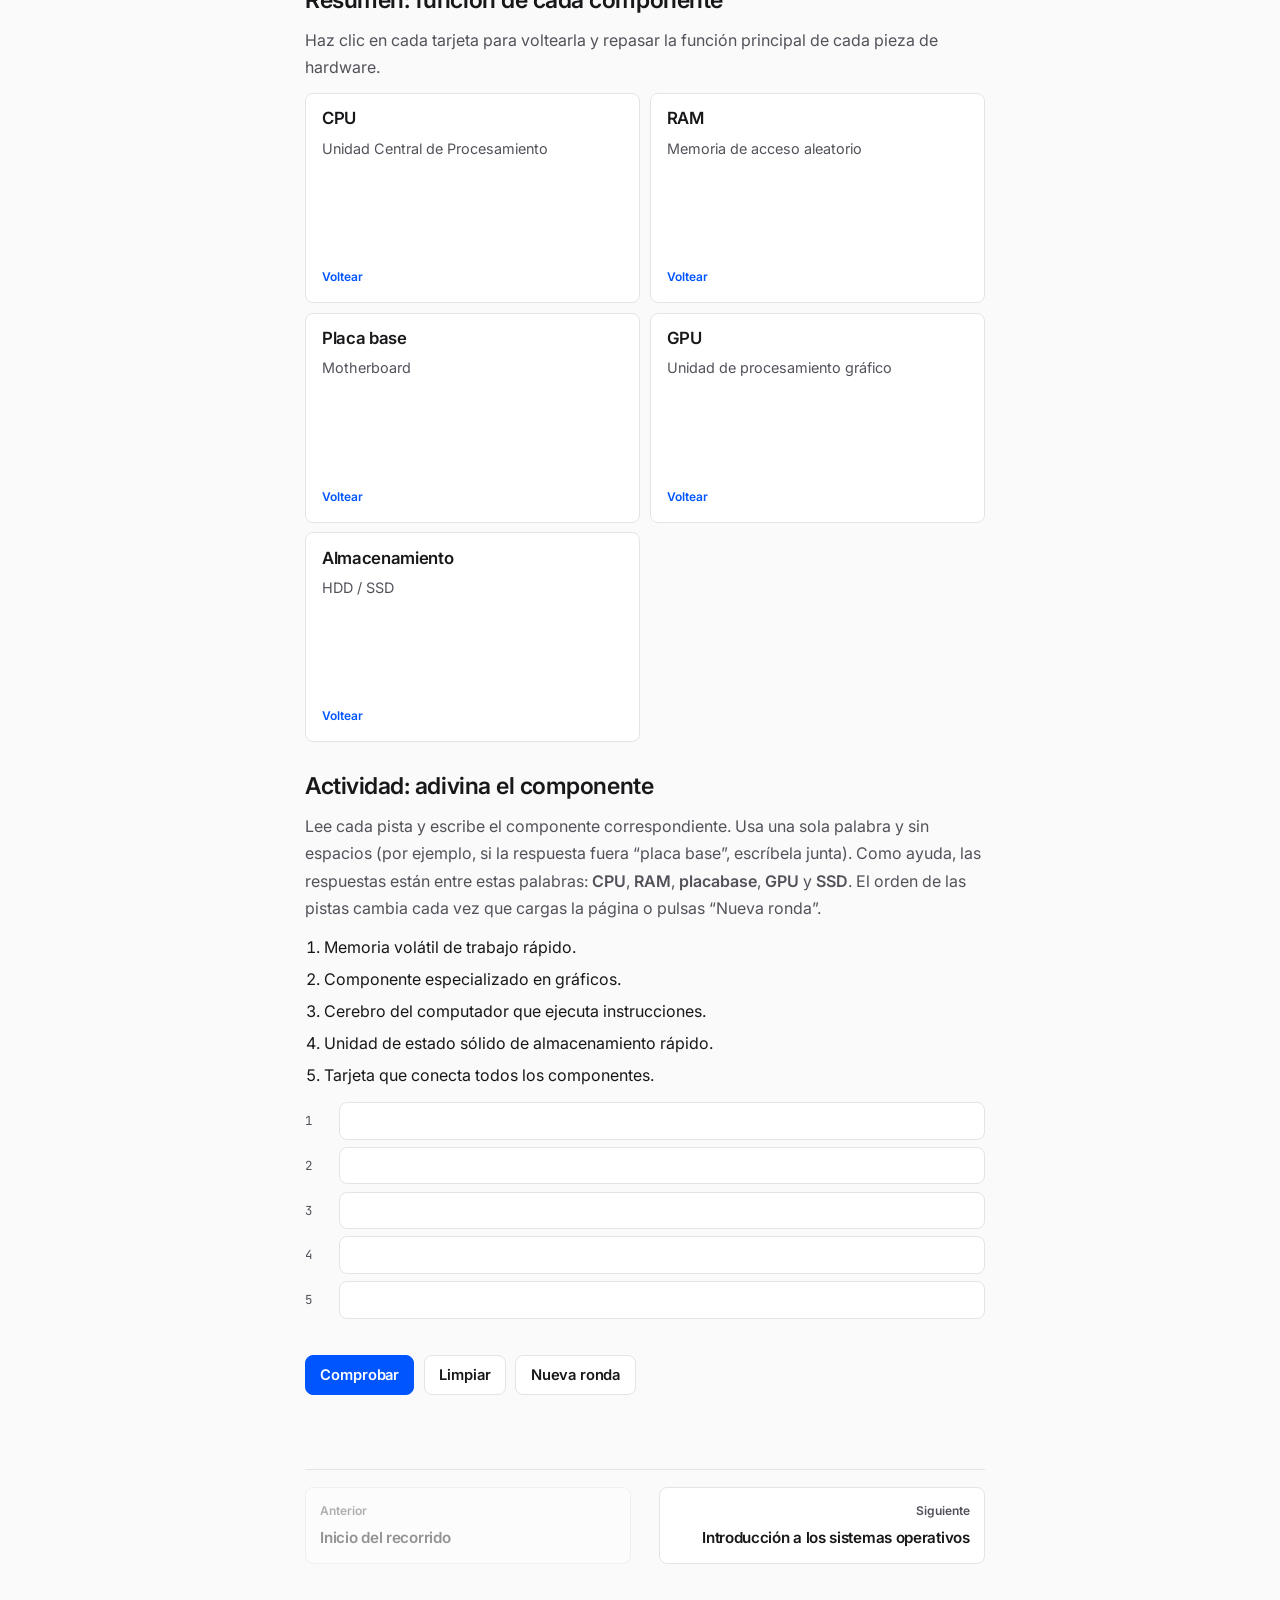
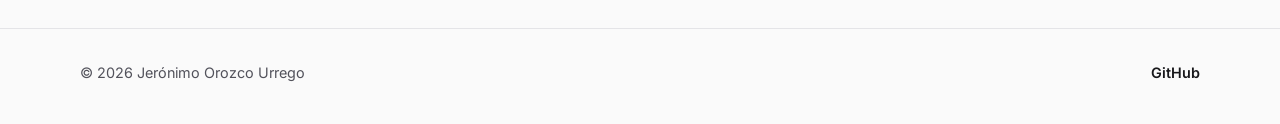
==== commit da1ff466: "feat: añadir easter egg" ====
--- a/temas/conocimientos-previos.html
+++ b/temas/conocimientos-previos.html
@@ -11,10 +11,10 @@
     <link rel="preconnect" href="https://fonts.googleapis.com" />
     <link rel="preconnect" href="https://fonts.gstatic.com" crossorigin />
     <link
-      href="https://fonts.googleapis.com/css2?family=Exo+2:wght@400;600;700;800&family=Inter:wght@400;500;600;700&family=JetBrains+Mono:wght@400;500&display=swap"
+      href="https://fonts.googleapis.com/css2?family=Inter:wght@400;500;600;700&family=JetBrains+Mono:wght@400;500&display=swap"
       rel="stylesheet"
     />
-    <link rel="stylesheet" href="../css/styles.css?v=20261114a" />
+    <link rel="stylesheet" href="../css/styles.css?v=20261115f" />
   </head>
   <body data-root="../">
     <header class="site-header">
@@ -38,10 +38,17 @@
         </ul>
 
         <div class="header-tools">
-          <button class="search-trigger" type="button">
-            <span class="search-label">Buscar</span>
-            <kbd>⌘K</kbd>
-          </button>
+          <form class="page-search" role="search">
+            <input
+              class="page-search-input"
+              type="search"
+              placeholder="Buscar"
+              aria-label="Buscar"
+              autocomplete="off"
+              spellcheck="false"
+              autocapitalize="off"
+            />
+          </form>
           <button
             class="nav-toggle"
             type="button"
@@ -477,6 +484,6 @@
       </div>
     </footer>
 
-    <script src="../js/main.js?v=20261113e"></script>
+    <script src="../js/main.js?v=20261115f"></script>
   </body>
 </html>
--- a/css/styles.css
+++ b/css/styles.css
@@ -1,25 +1,22 @@
 :root {
-  --bg: #071b25;
-  --cyan: #31e6df;
-  --muted: #a9cbd2;
-  --line: rgba(49, 230, 223, 0.28);
-  --shadow: 0 16px 42px rgba(0, 0, 0, 0.34), 0 0 22px rgba(0, 220, 220, 0.08);
-  --ink: #e9fbff;
-  --surface: rgba(8, 34, 47, 0.88);
-  --card: linear-gradient(145deg, rgba(17, 65, 79, 0.88), rgba(8, 34, 47, 0.88));
-  --card-solid: #0a2a36;
-  --accent: var(--cyan);
-  --accent-ink: #04141d;
-  --code: #011119;
-  --code-line: rgba(49, 230, 223, 0.18);
-  --code-muted: #7fb4bc;
-  --header: 72px;
-  --font: Inter, sans-serif;
-  --display: "Exo 2", Inter, sans-serif;
+  --bg: #fafafa;
+  --surface: #f4f4f5;
+  --card: #ffffff;
+  --ink: #18181b;
+  --muted: #52525b;
+  --line: #e4e4e7;
+  --line-strong: #d4d4d8;
+  --accent: #0055ff;
+  --accent-ink: #ffffff;
+  --code: #18181b;
+  --code-line: #27272a;
+  --code-muted: #a1a1aa;
+  --header: 64px;
+  --font: "Inter", "Plus Jakarta Sans", system-ui, sans-serif;
   --mono: "JetBrains Mono", "Fira Code", ui-monospace, monospace;
   --measure: 68ch;
   --page: 1120px;
-  --radius: 18px;
+  --radius: 8px;
 }
 
 *,
@@ -32,40 +29,23 @@
   scroll-behavior: smooth;
   -webkit-text-size-adjust: 100%;
   text-size-adjust: 100%;
-  color-scheme: dark;
+  color-scheme: light;
 }
 
 body {
   margin: 0;
   min-height: 100vh;
+  background: var(--bg);
   color: var(--ink);
   font-family: var(--font);
   font-size: 16px;
-  line-height: 1.65;
+  line-height: 1.7;
   overflow-x: clip;
-  background:
-    radial-gradient(ellipse at 12% 8%, rgba(0, 204, 210, 0.18), transparent 36%),
-    radial-gradient(ellipse at 90% 30%, rgba(25, 116, 151, 0.2), transparent 34%),
-    linear-gradient(135deg, var(--bg), #092b39 52%, #061721);
-  background-attachment: fixed;
-}
-
-body::before {
-  content: "";
-  position: fixed;
-  inset: 0;
-  pointer-events: none;
-  opacity: 0.16;
-  z-index: -1;
-  background-image:
-    linear-gradient(rgba(75, 220, 220, 0.08) 1px, transparent 1px),
-    linear-gradient(90deg, rgba(75, 220, 220, 0.08) 1px, transparent 1px);
-  background-size: 44px 44px;
 }
 
 ::selection {
-  background: rgba(49, 230, 223, 0.28);
-  color: #fff;
+  background: #dbe6ff;
+  color: var(--ink);
 }
 
 img {
@@ -80,43 +60,38 @@
 }
 
 :focus-visible {
-  outline: 2px solid var(--cyan);
+  outline: 2px solid var(--accent);
   outline-offset: 2px;
 }
 
 a {
-  color: var(--cyan);
+  color: var(--accent);
   text-underline-offset: 3px;
 }
 
 h1,
 h2,
 h3 {
-  font-family: var(--display);
-  font-weight: 700;
-  letter-spacing: 0.02em;
+  font-weight: 600;
+  letter-spacing: -0.02em;
   line-height: 1.2;
-  color: #f1ffff;
+  color: var(--ink);
   scroll-margin-top: calc(var(--header) + 16px);
 }
 
 h1 {
   margin: 0 0 0.75rem;
-  font-size: clamp(2.2rem, 6vw, 3.4rem);
-  text-shadow: 0 0 24px rgba(49, 230, 223, 0.2);
+  font-size: clamp(2rem, 4vw, 2.55rem);
 }
 
 h2 {
-  margin: 2.2rem 0 0.7rem;
+  margin: 2.4rem 0 0.7rem;
   font-size: 1.45rem;
-  color: var(--cyan);
-  letter-spacing: 0.04em;
 }
 
 h3 {
   margin: 1.6rem 0 0.4rem;
   font-size: 1.08rem;
-  color: #f0ffff;
 }
 
 p {
@@ -142,61 +117,52 @@
   position: sticky;
   top: 0;
   z-index: 40;
-  min-height: var(--header);
-  background: rgba(4, 20, 29, 0.88);
-  backdrop-filter: blur(16px);
-  -webkit-backdrop-filter: blur(16px);
+  height: var(--header);
+  background: rgba(250, 250, 250, 0.86);
+  backdrop-filter: blur(8px);
+  -webkit-backdrop-filter: blur(8px);
   border-bottom: 1px solid var(--line);
-  box-shadow: 0 8px 30px rgba(0, 0, 0, 0.2);
 }
 
 .nav-bar {
-  min-height: var(--header);
-  width: min(1180px, calc(100% - 48px));
+  height: 100%;
+  width: min(var(--page), calc(100% - 40px));
   margin: 0 auto;
-  padding: 14px 0;
-  display: flex;
+  display: grid;
+  grid-template-columns: 1fr auto 1fr;
   align-items: center;
-  justify-content: space-between;
-  gap: 24px;
+  gap: 1rem;
 }
 
 .brand {
   display: inline-flex;
   align-items: center;
-  gap: 0.65rem;
-  color: var(--cyan);
+  gap: 0.6rem;
+  justify-self: start;
+  color: var(--ink);
   text-decoration: none;
-  font-family: var(--display);
-  font-weight: 800;
-  letter-spacing: 0.08em;
-  font-size: 1.05rem;
-  text-transform: uppercase;
-  text-shadow: 0 0 16px rgba(49, 230, 223, 0.45);
+  font-weight: 600;
+  letter-spacing: -0.02em;
+  font-size: 0.95rem;
 }
 
 .brand-mark {
-  width: 34px;
-  height: 34px;
+  width: 28px;
+  height: 28px;
   display: grid;
   place-items: center;
-  background: rgba(49, 230, 223, 0.12);
-  color: var(--cyan);
-  border: 1px solid var(--line);
-  border-radius: 10px;
-  font-family: var(--display);
-  font-size: 0.72rem;
-  font-weight: 800;
-  letter-spacing: 0.04em;
-  box-shadow: 0 0 18px rgba(49, 230, 223, 0.18);
+  background: var(--ink);
+  color: #fff;
+  border-radius: 6px;
+  font-size: 0.68rem;
+  font-weight: 700;
+  letter-spacing: 0;
 }
 
 .nav-links {
   display: flex;
-  flex-wrap: wrap;
   align-items: center;
-  justify-content: flex-end;
-  gap: 8px;
+  gap: 0.15rem;
   list-style: none;
   margin: 0;
   padding: 0;
@@ -204,51 +170,79 @@
 
 .nav-links a {
   display: inline-block;
-  padding: 9px 13px;
+  padding: 0.35rem 0.65rem;
   color: var(--muted);
   text-decoration: none;
-  font-size: 0.88rem;
-  font-weight: 600;
-  border: 1px solid transparent;
-  border-radius: 9px;
-  transition: all 0.28s;
-}
-
-.nav-links a:hover,
+  font-size: 0.92rem;
+  font-weight: 500;
+  border-radius: 6px;
+}
+
+.nav-links a:hover {
+  color: var(--ink);
+  background: var(--surface);
+}
+
 .nav-links a[aria-current="page"] {
-  color: #fff;
-  border-color: rgba(49, 230, 223, 0.58);
-  background: rgba(49, 230, 223, 0.1);
-  box-shadow: 0 0 18px rgba(49, 230, 223, 0.22);
-  transform: translateY(-2px);
+  color: var(--ink);
 }
 
 .header-tools {
+  justify-self: end;
   display: flex;
   align-items: center;
   gap: 0.5rem;
-  flex-shrink: 0;
-}
-
-.search-trigger {
-  display: inline-flex;
-  align-items: center;
-  gap: 0.55rem;
-  height: 38px;
-  padding: 0 0.5rem 0 0.85rem;
-  border: 1px solid var(--line);
-  border-radius: 9px;
-  background: rgba(49, 230, 223, 0.06);
-  color: var(--muted);
+}
+
+.page-search {
+  position: relative;
+}
+
+.page-search-input {
+  width: 8.75rem;
+  height: 34px;
+  padding: 0 0.75rem;
+  border: 1px solid var(--line);
+  border-radius: var(--radius);
+  background: var(--card);
+  color: var(--ink);
   font-size: 0.82rem;
-  cursor: pointer;
-  transition: all 0.28s;
-}
-
-.search-trigger:hover {
-  color: #fff;
-  border-color: rgba(49, 230, 223, 0.7);
-  box-shadow: 0 0 18px rgba(49, 230, 223, 0.2);
+}
+
+.page-search-input::placeholder {
+  color: var(--muted);
+}
+
+.page-search-input:hover,
+.page-search-input:focus {
+  border-color: var(--line-strong);
+  outline: none;
+}
+
+.page-search.is-cheat .page-search-input {
+  border-color: #8f1d1d;
+  color: #8f1d1d;
+}
+
+.search-panel {
+  position: absolute;
+  top: calc(100% + 6px);
+  right: 0;
+  z-index: 30;
+  width: min(320px, 70vw);
+  background: var(--card);
+  border: 1px solid var(--line);
+  border-radius: var(--radius);
+  box-shadow: 0 12px 32px rgba(24, 24, 27, 0.12);
+  overflow: hidden;
+}
+
+.search-panel[hidden] {
+  display: none !important;
+}
+
+.page-search.is-cheat .search-panel {
+  border-color: #8f1d1d;
 }
 
 kbd {
@@ -258,17 +252,17 @@
   padding: 0.28rem 0.35rem;
   border: 1px solid var(--line);
   border-radius: 4px;
-  background: rgba(1, 17, 25, 0.55);
+  background: var(--surface);
   color: var(--ink);
 }
 
 .nav-toggle {
   display: none;
-  width: 38px;
-  height: 38px;
-  border: 1px solid var(--line);
-  border-radius: 9px;
-  background: rgba(49, 230, 223, 0.06);
+  width: 36px;
+  height: 36px;
+  border: 1px solid var(--line);
+  border-radius: var(--radius);
+  background: var(--card);
   cursor: pointer;
   padding: 0;
 }
@@ -278,7 +272,7 @@
   width: 14px;
   height: 1px;
   margin: 5px auto;
-  background: var(--cyan);
+  background: var(--ink);
 }
 
 /* Home */
@@ -286,27 +280,25 @@
 .hero-grid,
 .home-section,
 .footer-inner {
-  width: min(var(--page), calc(100% - 48px));
+  width: min(var(--page), calc(100% - 40px));
   margin-inline: auto;
 }
 
 .hero-grid {
   display: grid;
   grid-template-columns: minmax(0, 1.15fr) minmax(280px, 0.85fr);
-  gap: 2.5rem;
+  gap: 3rem;
   align-items: start;
-  padding: 3.5rem 0 1.5rem;
-  animation: fadeUp 0.8s both;
+  padding: 4.5rem 0 1.5rem;
 }
 
 .eyebrow,
 .kicker {
   margin: 0 0 0.75rem;
-  color: var(--cyan);
-  font-family: var(--display);
-  font-size: 0.78rem;
-  font-weight: 700;
-  letter-spacing: 0.2em;
+  color: var(--accent);
+  font-size: 0.75rem;
+  font-weight: 600;
+  letter-spacing: 0.04em;
   text-transform: uppercase;
 }
 
@@ -316,10 +308,9 @@
 }
 
 .hero h1 {
-  font-size: clamp(2.4rem, 5.5vw, 3.8rem);
-  line-height: 1.1;
-  max-width: 14ch;
-  margin: 12px 0;
+  font-size: clamp(2.6rem, 5vw, 3.7rem);
+  line-height: 1.05;
+  max-width: 12ch;
 }
 
 .hero-lead,
@@ -334,8 +325,8 @@
 }
 
 .hero-lead {
-  max-width: 52ch;
-  font-size: 1.08rem;
+  max-width: 46ch;
+  font-size: 1.05rem;
   margin: 1rem 0 0;
 }
 
@@ -343,72 +334,54 @@
 .crossword-actions {
   display: flex;
   flex-wrap: wrap;
-  gap: 0.7rem;
-  margin-top: 1.6rem;
+  gap: 0.6rem;
+  margin-top: 1.5rem;
 }
 
 .btn {
   display: inline-flex;
   align-items: center;
   justify-content: center;
-  min-height: 42px;
-  padding: 0.5rem 1rem;
-  border-radius: 11px;
+  min-height: 40px;
+  padding: 0.45rem 0.9rem;
+  border-radius: var(--radius);
   border: 1px solid transparent;
   font-weight: 600;
   font-size: 0.92rem;
-  letter-spacing: 0.01em;
+  letter-spacing: -0.01em;
   text-decoration: none;
   cursor: pointer;
   line-height: 1.2;
-  transition: all 0.28s;
 }
 
 .btn-primary {
-  background: rgba(49, 230, 223, 0.92);
-  border-color: var(--cyan);
+  background: var(--accent);
+  border-color: var(--accent);
   color: var(--accent-ink);
-  box-shadow: 0 0 22px rgba(49, 230, 223, 0.25);
 }
 
 .btn-primary:hover {
-  background: #5ff0ea;
-  border-color: #5ff0ea;
-  color: var(--accent-ink);
-  transform: translateY(-2px);
-  box-shadow: 0 0 28px rgba(49, 230, 223, 0.35);
+  background: #0046d5;
+  border-color: #0046d5;
+  color: #fff;
 }
 
 .btn-secondary {
-  background: rgba(49, 230, 223, 0.08);
+  background: var(--card);
   border-color: var(--line);
   color: var(--ink);
 }
 
 .btn-secondary:hover {
-  border-color: rgba(49, 230, 223, 0.75);
-  color: #fff;
-  background: rgba(49, 230, 223, 0.14);
-  transform: translateY(-2px);
+  border-color: var(--ink);
+  color: var(--ink);
 }
 
 .arch-card {
-  position: relative;
-  overflow: hidden;
   background: var(--card);
   border: 1px solid var(--line);
   border-radius: var(--radius);
-  padding: 0.5rem;
-  box-shadow: var(--shadow);
-  animation: fadeUp 0.65s both;
-}
-
-.arch-card::before {
-  content: "";
-  position: absolute;
-  inset: 0 0 auto;
-  height: 2px;
-  background: linear-gradient(90deg, transparent, var(--cyan), transparent);
+  padding: 0.4rem;
 }
 
 .arch-card-head {
@@ -416,13 +389,12 @@
   align-items: baseline;
   justify-content: space-between;
   gap: 1rem;
-  padding: 0.95rem 0.95rem 0.4rem;
+  padding: 0.85rem 0.85rem 0.35rem;
 }
 
 .arch-card h2 {
   margin: 0;
-  font-size: 1.05rem;
-  color: var(--cyan);
+  font-size: 0.98rem;
 }
 
 .arch-card-head .mono {
@@ -441,18 +413,18 @@
   grid-template-columns: 2rem minmax(0, 1fr);
   gap: 0.35rem;
   padding: 0.8rem 0.5rem;
-  border-top: 1px solid rgba(49, 230, 223, 0.16);
+  border-top: 1px solid var(--line);
 }
 
 .arch-list .idx {
-  color: var(--cyan);
+  color: var(--muted);
   font-size: 0.72rem;
   padding-top: 0.2rem;
 }
 
 .arch-list strong {
   display: block;
-  color: #f1ffff;
+  color: var(--ink);
   font-size: 0.92rem;
 }
 
@@ -462,45 +434,24 @@
 }
 
 .arch-card .term-block {
-  margin: 0.45rem;
+  margin: 0.35rem;
 }
 
 .home-section {
-  padding: 1.5rem 0 4rem;
+  padding: 1.5rem 0 4.5rem;
 }
 
 .lede-block {
   max-width: var(--measure);
-  position: relative;
-  overflow: hidden;
-  padding: 26px;
-  border: 1px solid var(--line);
-  border-radius: var(--radius);
-  background: var(--card);
-  box-shadow: var(--shadow);
-}
-
-.lede-block::before {
-  content: "";
-  position: absolute;
-  inset: 0 0 auto;
-  height: 2px;
-  background: linear-gradient(90deg, transparent, var(--cyan), transparent);
 }
 
 .lede-block h2 {
   margin-top: 0;
 }
 
-.lede-block p {
-  color: var(--muted);
-}
-
 .section-header h2 {
   margin: 0 0 0.4rem;
-  font-size: clamp(1.7rem, 3vw, 2.2rem);
-  text-align: left;
-  color: #f1ffff;
+  font-size: clamp(1.6rem, 3vw, 2rem);
 }
 
 .section-header p {
@@ -511,34 +462,22 @@
 .topic-grid {
   display: grid;
   grid-template-columns: repeat(6, minmax(0, 1fr));
-  gap: 1.1rem;
-  margin: 1.6rem 0 0;
+  gap: 0.75rem;
+  margin: 1.5rem 0 0;
 }
 
 .topic-card {
-  position: relative;
-  overflow: hidden;
   grid-column: span 2;
   display: flex;
   flex-direction: column;
   min-height: 220px;
-  padding: 1.35rem 1.25rem 1.1rem;
+  padding: 1.15rem 1.15rem 1rem;
   background: var(--card);
   border: 1px solid var(--line);
   border-radius: var(--radius);
-  box-shadow: var(--shadow);
   color: inherit;
   text-decoration: none;
-  transition: transform 0.32s, box-shadow 0.32s, border-color 0.32s;
-  animation: fadeUp 0.65s both;
-}
-
-.topic-card::before {
-  content: "";
-  position: absolute;
-  inset: 0 0 auto;
-  height: 2px;
-  background: linear-gradient(90deg, transparent, var(--cyan), transparent);
+  transition: border-color 0.15s ease;
 }
 
 .topic-card:nth-child(1),
@@ -547,33 +486,14 @@
   min-height: 240px;
 }
 
-.topic-card:nth-child(2) {
-  animation-delay: 0.08s;
-}
-
-.topic-card:nth-child(3) {
-  animation-delay: 0.16s;
-}
-
-.topic-card:nth-child(4) {
-  animation-delay: 0.24s;
-}
-
-.topic-card:nth-child(5) {
-  animation-delay: 0.32s;
-}
-
 .topic-card:hover {
-  transform: translateY(-7px) scale(1.012);
-  border-color: rgba(49, 230, 223, 0.8);
-  box-shadow: 0 22px 48px rgba(0, 0, 0, 0.4), 0 0 28px rgba(49, 230, 223, 0.19);
+  border-color: var(--ink);
   color: inherit;
 }
 
 .topic-card h3 {
   margin: 0 0 0.45rem;
   font-size: 1.2rem;
-  color: var(--cyan);
 }
 
 .topic-card p {
@@ -592,7 +512,7 @@
 }
 
 .topic-card .arrow {
-  color: var(--cyan);
+  color: var(--accent);
   font-size: 1.05rem;
   line-height: 1;
 }
@@ -600,7 +520,7 @@
 /* Documentation layout */
 
 .doc-shell {
-  width: min(1180px, calc(100% - 48px));
+  width: min(1180px, calc(100% - 40px));
   margin: 0 auto;
   padding: 2.5rem 0 4rem;
   display: grid;
@@ -623,11 +543,10 @@
 .rail-label,
 .toc > p {
   margin: 0 0 0.55rem;
-  color: var(--cyan);
-  font-family: var(--display);
+  color: var(--muted);
   font-size: 0.72rem;
-  font-weight: 700;
-  letter-spacing: 0.16em;
+  font-weight: 600;
+  letter-spacing: 0.06em;
   text-transform: uppercase;
 }
 
@@ -639,27 +558,22 @@
 
 .doc-nav a {
   display: block;
-  padding: 0.4rem 0.65rem;
-  border-radius: 9px;
-  border: 1px solid transparent;
+  padding: 0.32rem 0.55rem;
+  border-radius: 6px;
   color: var(--muted);
   text-decoration: none;
   font-size: 0.88rem;
   line-height: 1.4;
-  transition: all 0.28s;
 }
 
 .doc-nav a:hover {
-  color: #fff;
-  border-color: rgba(49, 230, 223, 0.45);
-  background: rgba(49, 230, 223, 0.1);
+  color: var(--ink);
+  background: var(--surface);
 }
 
 .doc-nav a[aria-current="page"] {
-  color: #fff;
-  border-color: rgba(49, 230, 223, 0.58);
-  background: rgba(49, 230, 223, 0.12);
-  box-shadow: 0 0 18px rgba(49, 230, 223, 0.18);
+  color: var(--accent);
+  background: var(--surface);
   font-weight: 600;
 }
 
@@ -669,8 +583,7 @@
 }
 
 .page-hero {
-  padding: 0 0 0.6rem;
-  animation: fadeUp 0.7s both;
+  padding: 0 0 0.4rem;
 }
 
 .page-hero p {
@@ -691,7 +604,7 @@
 
 .prose p,
 .prose li {
-  color: var(--muted);
+  color: var(--ink);
 }
 
 .prose > p,
@@ -729,7 +642,7 @@
 
 .toc a:hover,
 .toc a[aria-current="true"] {
-  color: var(--cyan);
+  color: var(--ink);
 }
 
 .feature-list {
@@ -742,7 +655,6 @@
   margin: 0;
   padding: 0.55rem 0 0.55rem 0.9rem;
   border-left: 1px solid var(--line);
-  color: var(--muted);
 }
 
 .feature-list li + li {
@@ -759,17 +671,15 @@
 
 .note,
 .scenario {
-  padding: 17px 20px;
-  background: rgba(49, 230, 223, 0.07);
-  border: 1px solid transparent;
-  border-left: 3px solid var(--cyan);
-  border-radius: 0 12px 12px 0;
-  color: var(--muted);
+  padding: 0.9rem 1rem;
+  background: var(--surface);
+  border: 1px solid var(--line);
+  border-left: 2px solid var(--accent);
+  border-radius: var(--radius);
 }
 
 .scenario {
-  border-left-color: #7ad7ef;
-  background: rgba(8, 34, 47, 0.55);
+  border-left-color: var(--ink);
 }
 
 .summary-block,
@@ -802,31 +712,19 @@
   margin: 0;
   padding: 0;
   display: grid;
-  gap: 0.7rem;
+  gap: 0.5rem;
 }
 
 .layers li {
-  position: relative;
-  overflow: hidden;
-  padding: 0.95rem 1rem;
+  padding: 0.8rem 0.9rem;
   background: var(--card);
   border: 1px solid var(--line);
-  border-radius: 13px;
-  box-shadow: var(--shadow);
-}
-
-.layers li::before {
-  content: "";
-  position: absolute;
-  inset: 0 0 auto;
-  height: 2px;
-  background: linear-gradient(90deg, transparent, var(--cyan), transparent);
+  border-radius: var(--radius);
 }
 
 .layers li strong {
   display: block;
   font-size: 0.95rem;
-  color: var(--cyan);
 }
 
 .layers li span {
@@ -847,7 +745,6 @@
   counter-increment: step;
   position: relative;
   padding: 0 0 0.95rem 2.4rem;
-  color: var(--muted);
 }
 
 .sequence li::before {
@@ -857,41 +754,29 @@
   top: 0.15rem;
   font-family: var(--mono);
   font-size: 0.75rem;
-  color: var(--cyan);
+  color: var(--accent);
 }
 
 .states {
   display: grid;
   grid-template-columns: repeat(3, minmax(0, 1fr));
-  gap: 0.7rem;
+  gap: 0.5rem;
 }
 
 .state {
-  position: relative;
-  overflow: hidden;
-  padding: 0.9rem 0.95rem;
+  padding: 0.8rem 0.85rem;
   background: var(--card);
   border: 1px solid var(--line);
-  border-radius: 13px;
-  box-shadow: var(--shadow);
-  transition: all 0.28s;
-}
-
-.state:hover {
-  transform: translateY(-3px);
-  border-color: var(--cyan);
-  box-shadow: 0 0 18px rgba(49, 230, 223, 0.12);
+  border-radius: var(--radius);
 }
 
 .state.is-current {
-  border-color: var(--cyan);
-  background: rgba(49, 230, 223, 0.1);
+  border-color: var(--accent);
 }
 
 .state strong {
   display: block;
   font-size: 0.95rem;
-  color: #f0ffff;
 }
 
 .state span {
@@ -905,9 +790,8 @@
   overflow-x: auto;
   margin: 1rem 0 1.2rem;
   border: 1px solid var(--line);
-  border-radius: 13px;
-  background: rgba(8, 34, 47, 0.72);
-  box-shadow: var(--shadow);
+  border-radius: var(--radius);
+  background: var(--card);
 }
 
 .compare {
@@ -926,27 +810,25 @@
 .compare th,
 .compare td {
   padding: 0.7rem 0.8rem;
-  border-bottom: 1px solid rgba(49, 230, 223, 0.14);
+  border-bottom: 1px solid var(--line);
   text-align: left;
   vertical-align: top;
   font-weight: 400;
-  color: var(--muted);
+  color: var(--ink);
 }
 
 .compare thead th {
-  background: rgba(49, 230, 223, 0.08);
-  color: var(--cyan);
-  font-family: var(--display);
+  background: var(--surface);
+  color: var(--muted);
   font-size: 0.78rem;
-  font-weight: 700;
-  letter-spacing: 0.08em;
+  font-weight: 600;
+  letter-spacing: 0.03em;
   text-transform: uppercase;
 }
 
 .compare tbody th {
   width: 22%;
   font-weight: 600;
-  color: #f0ffff;
 }
 
 .compare tr:last-child th,
@@ -957,11 +839,11 @@
 :not(pre) > code {
   font-family: var(--mono);
   font-size: 0.86em;
-  background: rgba(1, 17, 25, 0.55);
-  border: 1px solid var(--line);
-  border-radius: 6px;
+  background: var(--surface);
+  border: 1px solid var(--line);
+  border-radius: 4px;
   padding: 0.05em 0.35em;
-  color: var(--cyan);
+  color: var(--ink);
 }
 
 .command {
@@ -975,10 +857,9 @@
 .term-block {
   margin: 0.7rem 0 0.9rem;
   background: var(--code);
-  border: 1px solid var(--line);
-  border-radius: 13px;
+  border: 1px solid var(--code);
+  border-radius: var(--radius);
   overflow: hidden;
-  box-shadow: var(--shadow);
 }
 
 .term-block-bar {
@@ -991,27 +872,24 @@
   color: var(--code-muted);
   font-family: var(--mono);
   font-size: 0.75rem;
-  background: rgba(49, 230, 223, 0.05);
 }
 
 .copy-btn {
-  border: 1px solid var(--line);
+  border: 1px solid #3f3f46;
   background: transparent;
-  color: var(--ink);
-  border-radius: 8px;
+  color: #e4e4e7;
+  border-radius: 6px;
   font-family: var(--font);
   font-size: 0.75rem;
   font-weight: 600;
-  padding: 0.25rem 0.55rem;
+  padding: 0.2rem 0.5rem;
   cursor: pointer;
-  transition: all 0.28s;
 }
 
 .copy-btn:hover,
 .copy-btn.is-copied {
-  background: rgba(49, 230, 223, 0.14);
+  background: #27272a;
   color: #fff;
-  border-color: rgba(49, 230, 223, 0.65);
 }
 
 .term-pre {
@@ -1019,7 +897,7 @@
   padding: 0.85rem 0.9rem 1rem;
   overflow-x: auto;
   background: var(--code);
-  color: #e9fbff;
+  color: #f4f4f5;
   font-family: var(--mono);
   font-size: 0.84rem;
   line-height: 1.6;
@@ -1031,12 +909,12 @@
 }
 
 .tok-cmd {
-  color: #f1ffff;
+  color: #fafafa;
 }
 
 .tok-flag,
 .tok-str {
-  color: var(--cyan);
+  color: #c7d4ff;
 }
 
 .refs ol {
@@ -1064,7 +942,7 @@
   left: 0;
   font-family: var(--mono);
   font-size: 0.75rem;
-  color: var(--cyan);
+  color: var(--ink);
 }
 
 .media-block,
@@ -1078,9 +956,8 @@
   position: relative;
   overflow: hidden;
   border: 1px solid var(--line);
-  border-radius: 13px;
-  background: rgba(8, 34, 47, 0.72);
-  box-shadow: var(--shadow);
+  border-radius: var(--radius);
+  background: var(--surface);
 }
 
 .media-frame {
@@ -1131,7 +1008,7 @@
 
 .video-placeholder {
   display: none;
-  color: var(--muted);
+  color: #e4e4e7;
 }
 
 .video-frame.is-empty .video-placeholder {
@@ -1141,7 +1018,7 @@
 }
 
 .video-placeholder code {
-  color: var(--cyan);
+  color: #fff;
   background: transparent;
   border: 0;
 }
@@ -1163,36 +1040,24 @@
 .project-meta {
   display: grid;
   grid-template-columns: repeat(auto-fit, minmax(200px, 1fr));
-  gap: 0.75rem;
+  gap: 0.6rem;
   margin: 0 0 1.4rem;
 }
 
 .project-meta > * {
-  position: relative;
-  overflow: hidden;
-  border: 1px solid var(--line);
-  border-radius: 13px;
+  border: 1px solid var(--line);
+  border-radius: var(--radius);
   background: var(--card);
-  padding: 0.85rem 0.95rem;
-  box-shadow: var(--shadow);
-}
-
-.project-meta > *::before {
-  content: "";
-  position: absolute;
-  inset: 0 0 auto;
-  height: 2px;
-  background: linear-gradient(90deg, transparent, var(--cyan), transparent);
+  padding: 0.75rem 0.85rem;
 }
 
 .project-meta span {
   display: block;
   margin-bottom: 0.2rem;
-  color: var(--cyan);
-  font-family: var(--display);
+  color: var(--muted);
   font-size: 0.72rem;
-  font-weight: 700;
-  letter-spacing: 0.12em;
+  font-weight: 600;
+  letter-spacing: 0.05em;
   text-transform: uppercase;
 }
 
@@ -1200,8 +1065,7 @@
   display: block;
   font-size: 0.95rem;
   font-weight: 600;
-  letter-spacing: 0.01em;
-  color: #f1ffff;
+  letter-spacing: -0.02em;
 }
 
 .project-meta strong + strong {
@@ -1213,7 +1077,7 @@
 .flip-grid {
   display: grid;
   grid-template-columns: 1fr 1fr;
-  gap: 0.85rem;
+  gap: 0.6rem;
 }
 
 .flip-card {
@@ -1247,33 +1111,23 @@
   display: flex;
   flex-direction: column;
   justify-content: space-between;
-  padding: 1rem 1.05rem;
-  border: 1px solid var(--line);
-  border-radius: 13px;
-  background: linear-gradient(145deg, rgba(17, 65, 79, 0.95), rgba(8, 34, 47, 0.95));
-  box-shadow: var(--shadow);
+  padding: 0.9rem 1rem;
+  border: 1px solid var(--line);
+  border-radius: var(--radius);
+  background: var(--card);
   backface-visibility: hidden;
   -webkit-backface-visibility: hidden;
   overflow: hidden;
 }
 
-.flip-face::before {
-  content: "";
-  position: absolute;
-  inset: 0 0 auto;
-  height: 2px;
-  background: linear-gradient(90deg, transparent, var(--cyan), transparent);
-}
-
 .flip-face.back {
   transform: rotateY(180deg);
-  background: linear-gradient(145deg, rgba(15, 78, 87, 0.92), rgba(8, 34, 47, 0.95));
+  background: var(--surface);
 }
 
 .flip-face h3 {
   margin: 0;
   font-size: 1.05rem;
-  color: var(--cyan);
 }
 
 .flip-face p {
@@ -1285,7 +1139,7 @@
 .flip-hint {
   margin-top: auto;
   padding-top: 0.7rem;
-  color: var(--cyan);
+  color: var(--accent);
   font-size: 0.75rem;
   font-weight: 600;
 }
@@ -1298,7 +1152,7 @@
 .crossword-clues {
   margin: 0;
   padding-left: 1.2rem;
-  color: var(--muted);
+  color: var(--ink);
 }
 
 .crossword-clues li + li {
@@ -1326,8 +1180,8 @@
 .crossword-board input {
   width: 100%;
   border: 1px solid var(--line);
-  border-radius: 11px;
-  background: rgba(1, 17, 25, 0.45);
+  border-radius: var(--radius);
+  background: var(--card);
   padding: 0.55rem 0.7rem;
   color: var(--ink);
   font-family: var(--mono);
@@ -1337,18 +1191,16 @@
 }
 
 .crossword-board input:focus {
-  outline: 2px solid rgba(49, 230, 223, 0.35);
-  border-color: var(--cyan);
-  box-shadow: 0 0 0 3px rgba(49, 230, 223, 0.1);
+  outline: 2px solid var(--accent);
+  border-color: var(--accent);
 }
 
 .crossword-board input.is-correct {
-  border-color: #31e6df;
-  background: rgba(49, 230, 223, 0.08);
+  border-color: #15803d;
 }
 
 .crossword-board input.is-wrong {
-  border-color: #f0a35a;
+  border-color: #b45309;
 }
 
 .crossword-feedback {
@@ -1359,44 +1211,38 @@
 }
 
 .crossword-feedback.is-ok {
-  color: var(--cyan);
+  color: #15803d;
 }
 
 .crossword-feedback.is-bad {
-  color: #f0a35a;
+  color: #b45309;
 }
 
 .topic-pager {
   display: flex;
   justify-content: space-between;
-  gap: 0.85rem;
+  gap: 0.7rem;
   margin-top: 2.5rem;
   padding-top: 1.1rem;
   border-top: 1px solid var(--line);
 }
 
 .topic-pager a {
-  position: relative;
-  overflow: hidden;
   flex: 1;
   max-width: 48%;
   display: flex;
   flex-direction: column;
   gap: 0.2rem;
-  padding: 0.9rem 1rem;
-  border: 1px solid var(--line);
-  border-radius: 13px;
+  padding: 0.8rem 0.9rem;
+  border: 1px solid var(--line);
+  border-radius: var(--radius);
   background: var(--card);
-  box-shadow: var(--shadow);
   text-decoration: none;
   color: inherit;
-  transition: all 0.28s;
 }
 
 .topic-pager a:hover {
-  border-color: rgba(49, 230, 223, 0.75);
-  transform: translateY(-3px);
-  box-shadow: 0 0 22px rgba(49, 230, 223, 0.16);
+  border-color: var(--ink);
 }
 
 .topic-pager span {
@@ -1406,10 +1252,9 @@
 }
 
 .topic-pager strong {
-  color: var(--cyan);
-  font-family: var(--display);
-  font-weight: 700;
-  letter-spacing: 0.02em;
+  color: var(--ink);
+  font-weight: 600;
+  letter-spacing: -0.02em;
   font-size: 0.95rem;
 }
 
@@ -1428,22 +1273,22 @@
 }
 
 .footer-inner {
-  padding: 1.35rem 0 1.7rem;
+  padding: 1.25rem 0 1.6rem;
   display: flex;
   justify-content: space-between;
   gap: 1rem;
-  color: rgba(169, 203, 210, 0.7);
-  font-size: 0.82rem;
+  color: var(--muted);
+  font-size: 0.9rem;
 }
 
 .site-footer a {
-  color: var(--cyan);
+  color: var(--ink);
   font-weight: 600;
   text-decoration: none;
 }
 
 .site-footer a:hover {
-  text-shadow: 0 0 12px rgba(49, 230, 223, 0.45);
+  color: var(--accent);
 }
 
 /* Search */
@@ -1456,8 +1301,7 @@
   align-items: start;
   justify-items: center;
   padding: 12vh 1rem 1rem;
-  background: rgba(4, 20, 29, 0.72);
-  backdrop-filter: blur(8px);
+  background: rgba(24, 24, 27, 0.4);
 }
 
 .search-layer[hidden] {
@@ -1466,11 +1310,10 @@
 
 .search-dialog {
   width: min(560px, 100%);
-  background: linear-gradient(145deg, rgba(17, 65, 79, 0.98), rgba(8, 34, 47, 0.98));
-  border: 1px solid var(--line);
-  border-radius: 16px;
+  background: var(--card);
+  border: 1px solid var(--line);
+  border-radius: var(--radius);
   overflow: hidden;
-  box-shadow: var(--shadow);
 }
 
 .search-input {
@@ -1478,13 +1321,9 @@
   border: 0;
   border-bottom: 1px solid var(--line);
   background: transparent;
-  padding: 0.95rem 1rem;
+  padding: 0.9rem 1rem;
   font-size: 1rem;
   color: var(--ink);
-}
-
-.search-input::placeholder {
-  color: rgba(169, 203, 210, 0.65);
 }
 
 .search-input:focus {
@@ -1507,7 +1346,7 @@
   gap: 0.1rem;
   padding: 0.55rem 0.7rem;
   border: 0;
-  border-radius: 9px;
+  border-radius: 6px;
   background: transparent;
   color: var(--ink);
   text-align: left;
@@ -1521,7 +1360,7 @@
 
 .search-results button.is-active,
 .search-results button:hover {
-  background: rgba(49, 230, 223, 0.12);
+  background: var(--surface);
 }
 
 .search-empty,
@@ -1533,15 +1372,40 @@
   border-top: 1px solid var(--line);
 }
 
-@keyframes fadeUp {
-  from {
-    opacity: 0;
-    transform: translateY(18px);
-  }
-  to {
-    opacity: 1;
-    transform: translateY(0);
-  }
+.search-layer.is-cheat {
+  background: rgba(42, 0, 0, 0.72);
+}
+
+.search-layer.is-cheat .search-dialog {
+  border-color: #8f1d1d;
+  box-shadow: 0 0 0 1px #5c1010, 0 24px 70px rgba(90, 0, 0, 0.45);
+}
+
+.search-layer.is-cheat .search-input {
+  color: #ffd0cc;
+}
+
+.search-layer.is-cheat .search-hint {
+  color: #ffb4b0;
+  border-top-color: #3f1616;
+  font-size: 0.72rem;
+  font-weight: 600;
+  letter-spacing: 0.08em;
+  text-transform: uppercase;
+}
+
+.search-results button.is-secret {
+  background: #2a1010;
+  color: #ffe8e4;
+}
+
+.search-results button.is-secret small {
+  color: #ff6b63;
+}
+
+.search-results button.is-secret.is-active,
+.search-results button.is-secret:hover {
+  background: #3d1515;
 }
 
 @media (max-width: 1080px) {
@@ -1576,9 +1440,7 @@
 
 @media (max-width: 900px) {
   .nav-bar {
-    width: min(1180px, calc(100% - 28px));
-    flex-wrap: wrap;
-    gap: 12px;
+    grid-template-columns: 1fr auto;
   }
 
   .nav-toggle {
@@ -1597,9 +1459,9 @@
     right: 0;
     flex-direction: column;
     align-items: stretch;
-    padding: 0.55rem;
-    background: rgba(4, 20, 29, 0.96);
-    backdrop-filter: blur(16px);
+    padding: 0.4rem;
+    background: rgba(250, 250, 250, 0.96);
+    backdrop-filter: blur(8px);
     border-bottom: 1px solid var(--line);
   }
 
@@ -1608,7 +1470,7 @@
   }
 
   .nav-links a {
-    padding: 0.75rem 0.85rem;
+    padding: 0.7rem 0.75rem;
   }
 
   .hero-grid,
@@ -1620,7 +1482,7 @@
   }
 
   .hero-grid {
-    padding-top: 2.2rem;
+    padding-top: 2.4rem;
     gap: 1.5rem;
   }
 
@@ -1637,7 +1499,6 @@
 
   .doc-shell {
     padding-top: 1.4rem;
-    width: min(1180px, calc(100% - 32px));
   }
 
   .doc-nav {
@@ -1647,7 +1508,7 @@
 
   .doc-nav ul {
     display: flex;
-    gap: 0.35rem;
+    gap: 0.25rem;
     overflow-x: auto;
     padding-bottom: 0.35rem;
   }
@@ -1655,10 +1516,10 @@
   .doc-nav a {
     white-space: nowrap;
     border: 1px solid var(--line);
-    border-radius: 9px;
-    padding: 0.35rem 0.75rem;
+    border-radius: var(--radius);
+    padding: 0.3rem 0.7rem;
     margin: 0;
-    background: rgba(49, 230, 223, 0.06);
+    background: var(--card);
   }
 
   .topic-pager {
@@ -1671,12 +1532,6 @@
     text-align: left;
     margin-left: 0;
   }
-
-  .hero-grid,
-  .home-section,
-  .footer-inner {
-    width: min(var(--page), calc(100% - 32px));
-  }
 }
 
 @media (max-width: 640px) {
@@ -1688,10 +1543,6 @@
   .crossword-actions .btn {
     width: 100%;
   }
-
-  .nav-bar {
-    padding: 12px 0;
-  }
 }
 
 @media (prefers-reduced-motion: reduce) {
@@ -1699,11 +1550,8 @@
     scroll-behavior: auto;
   }
 
-  *,
-  *::before,
-  *::after {
-    animation-duration: 0.01ms !important;
-    animation-iteration-count: 1 !important;
-    transition-duration: 0.01ms !important;
-  }
-}
+  .flip-inner,
+  .topic-card {
+    transition: none;
+  }
+}
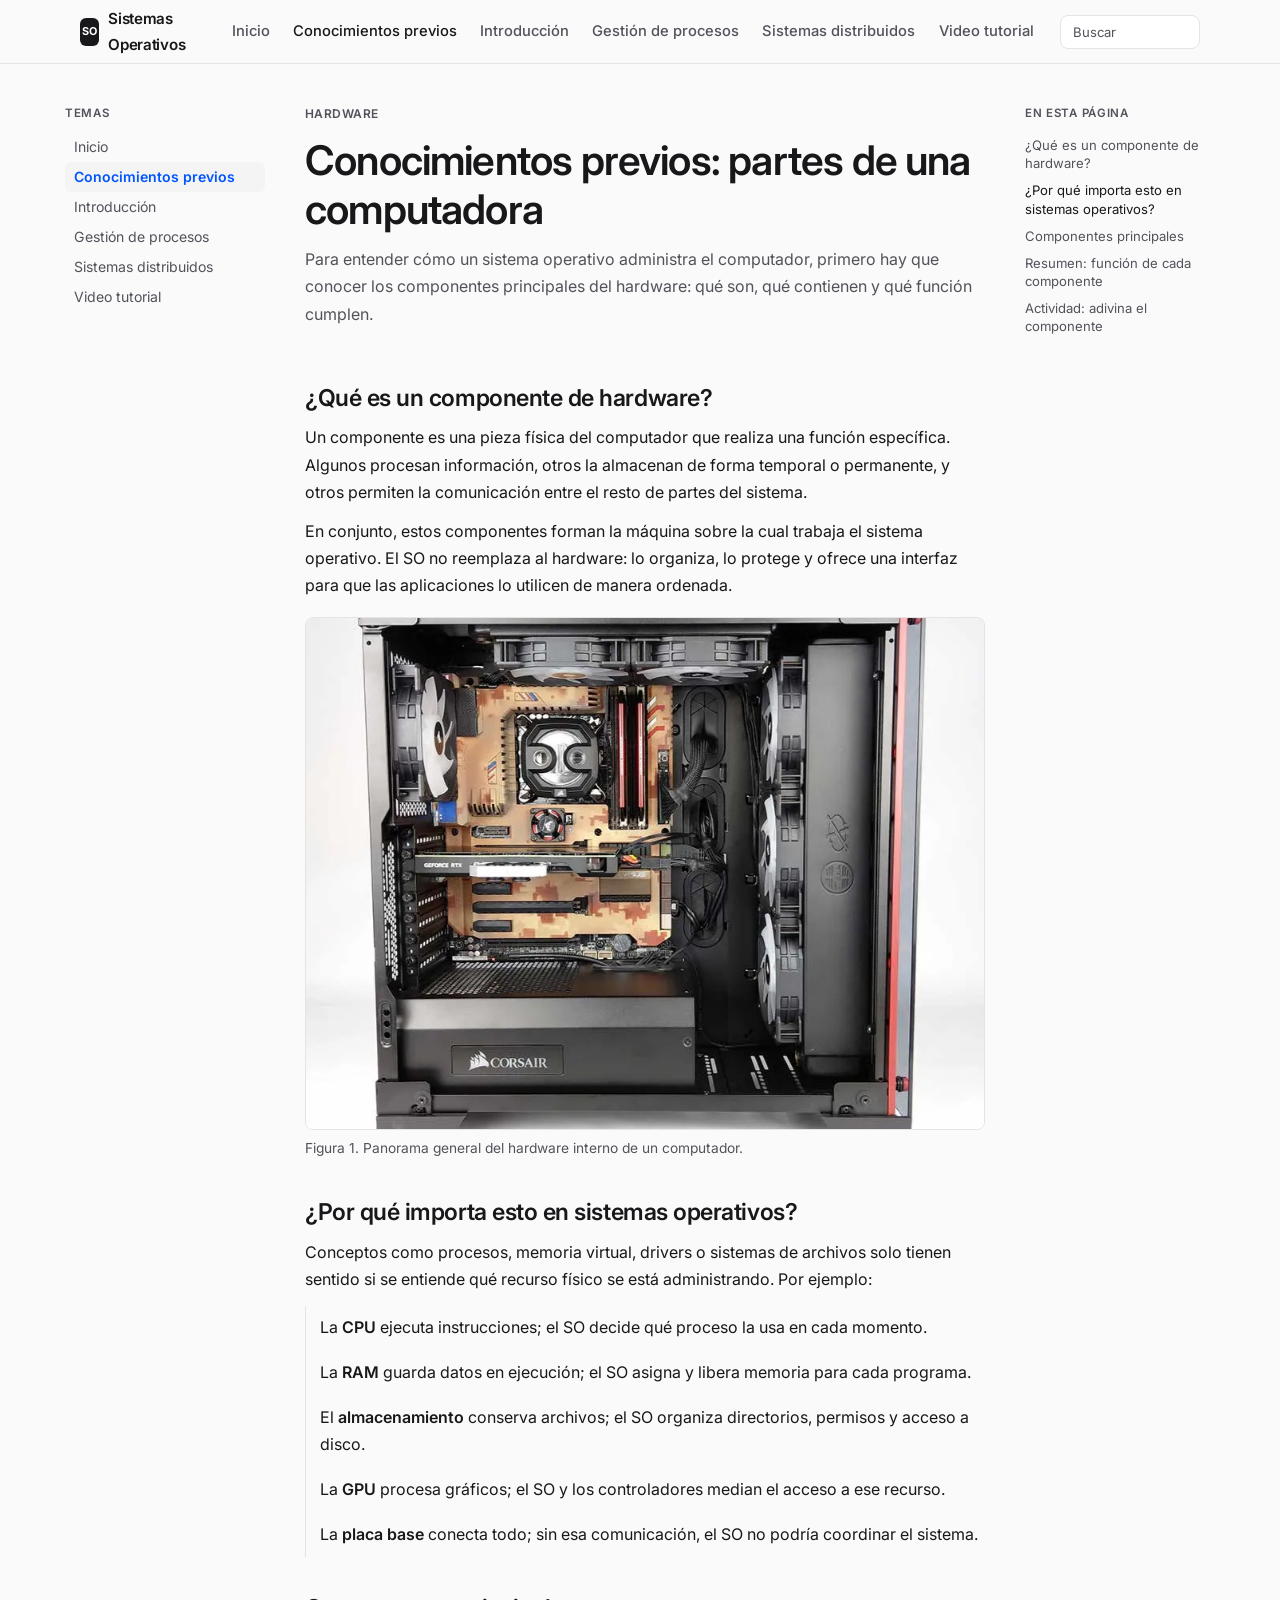
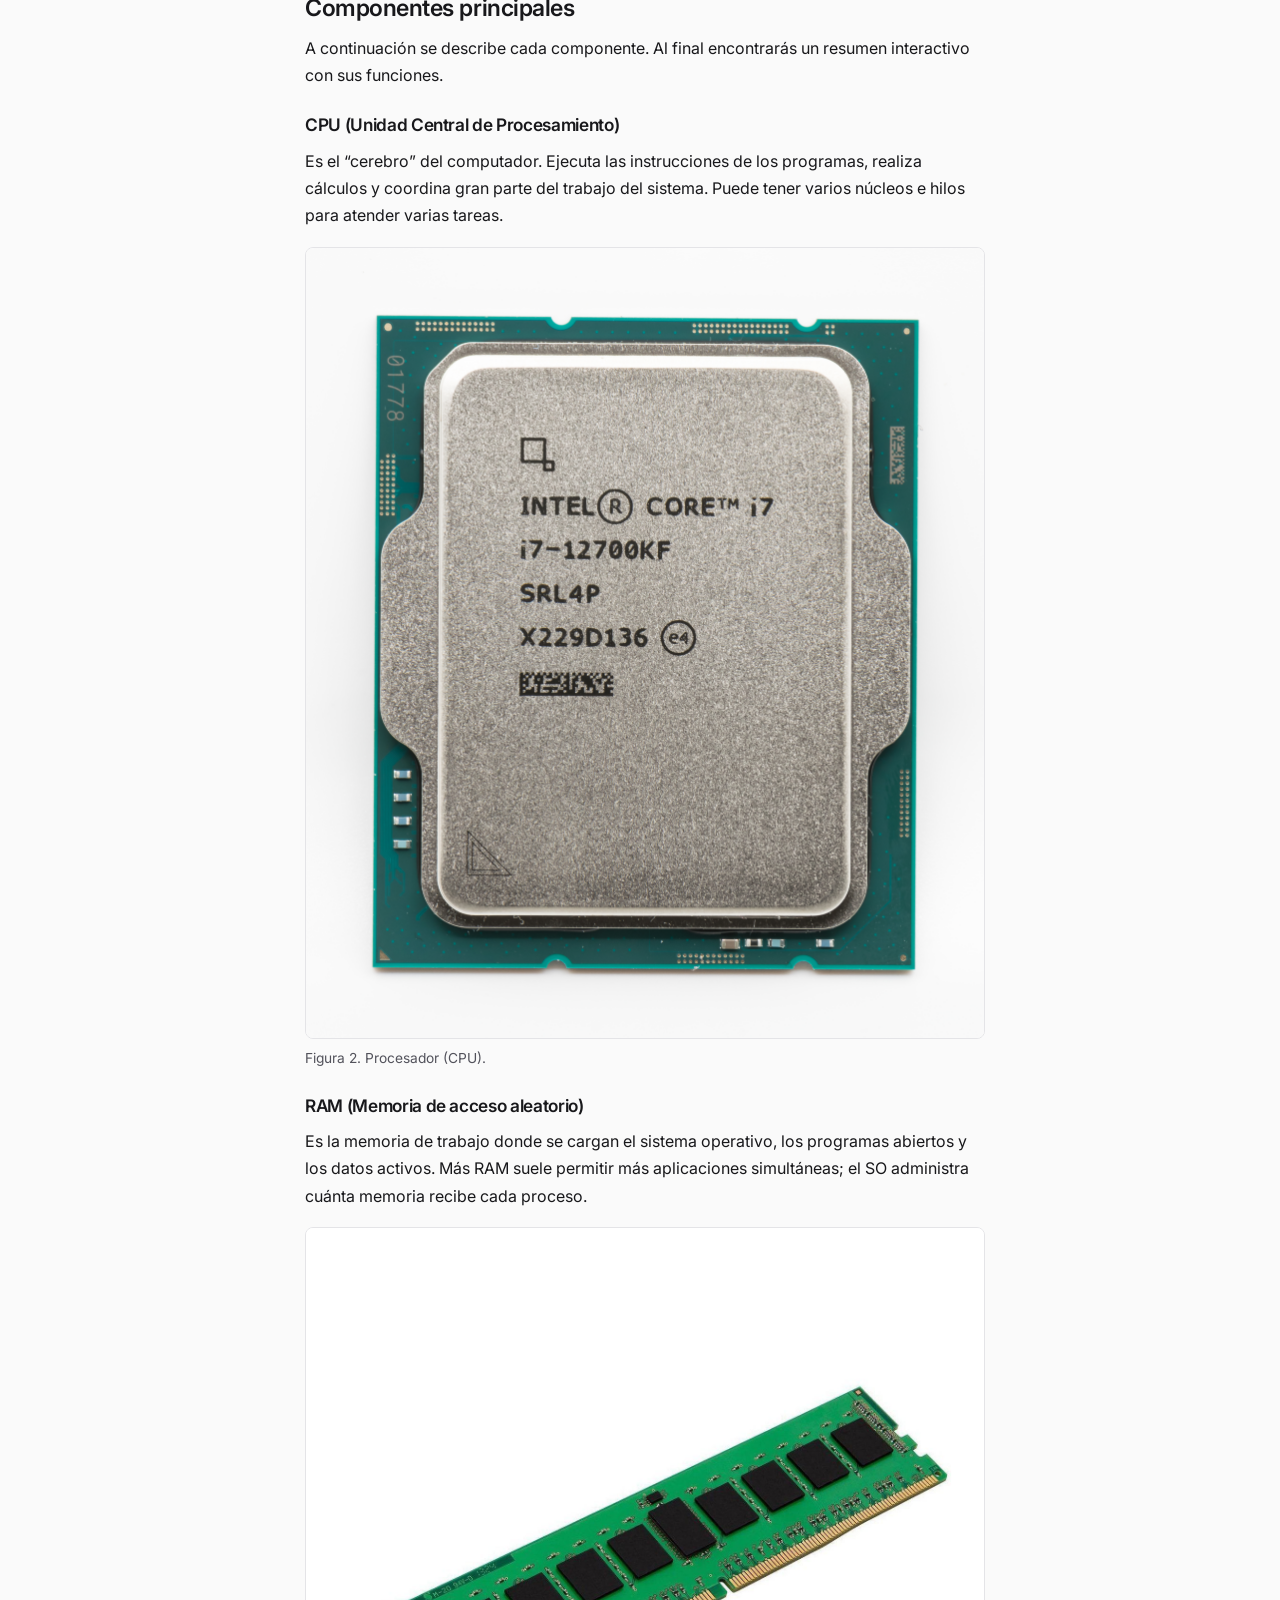
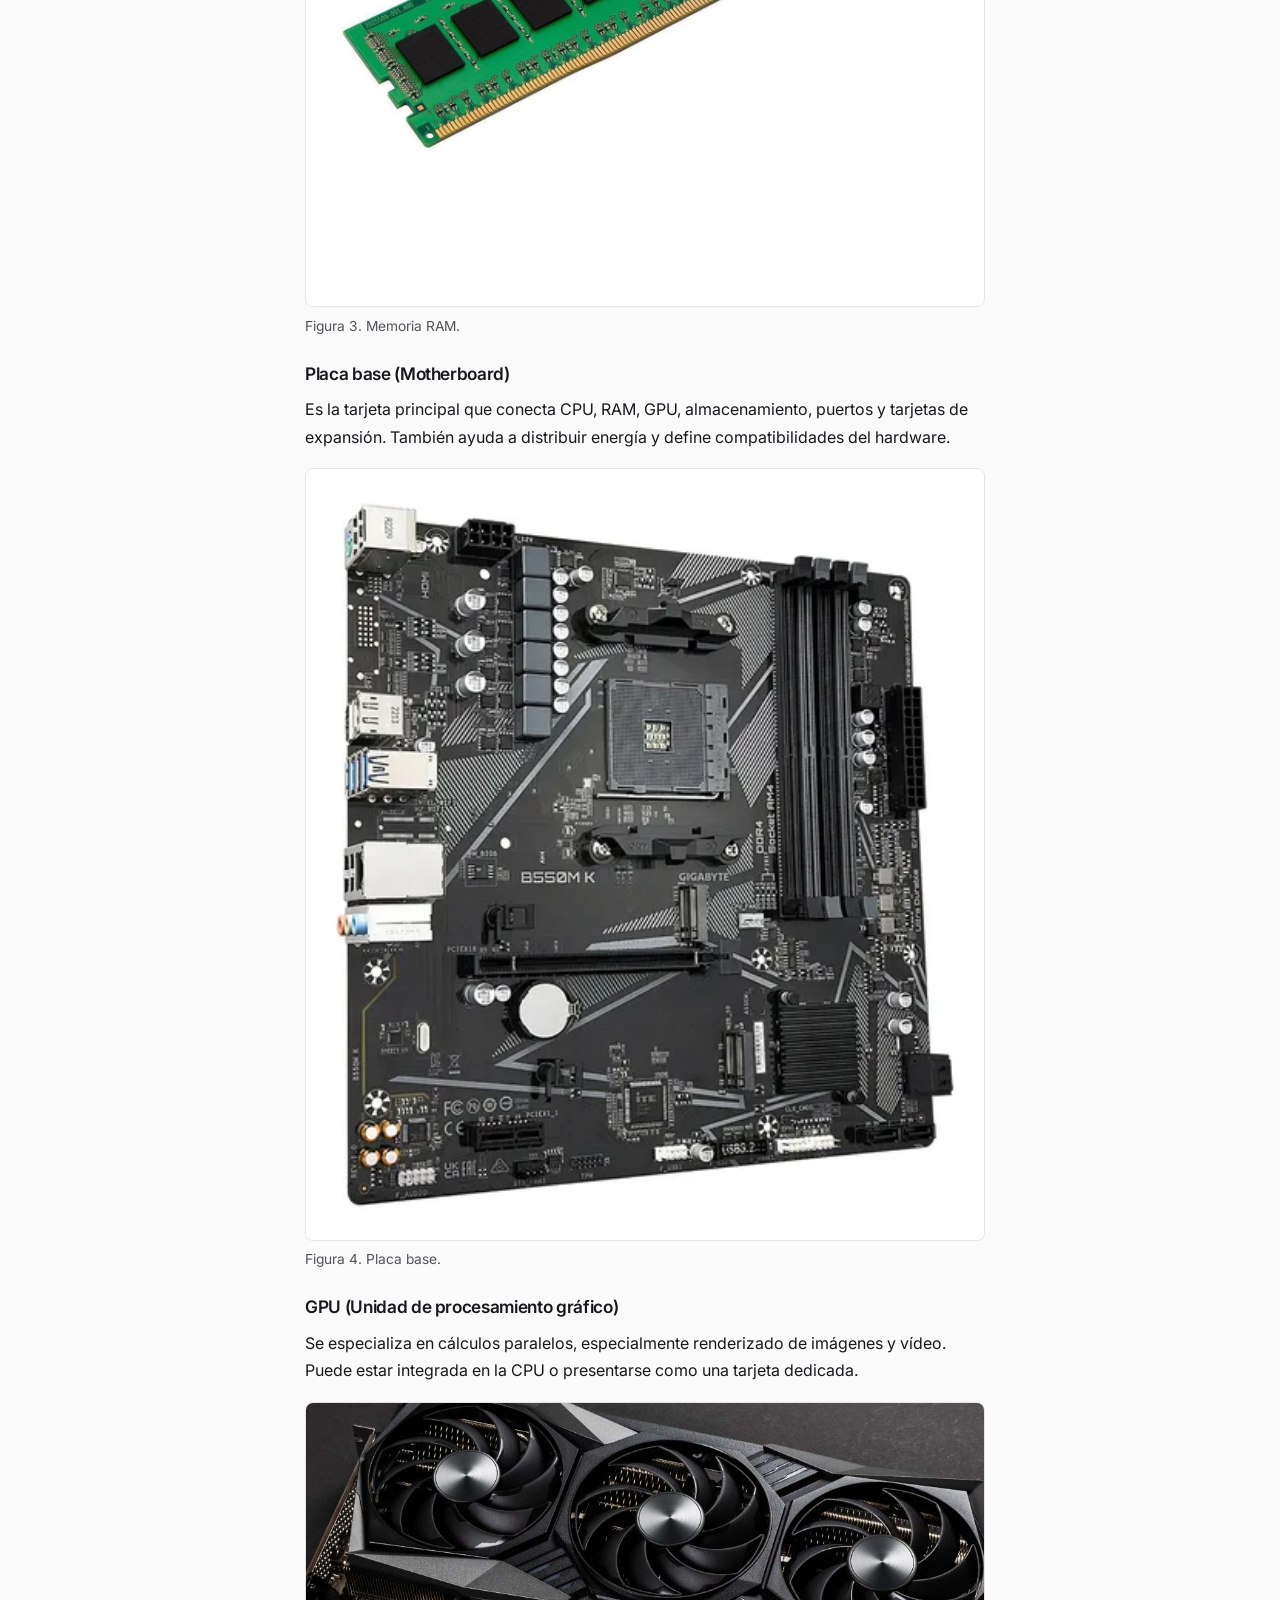
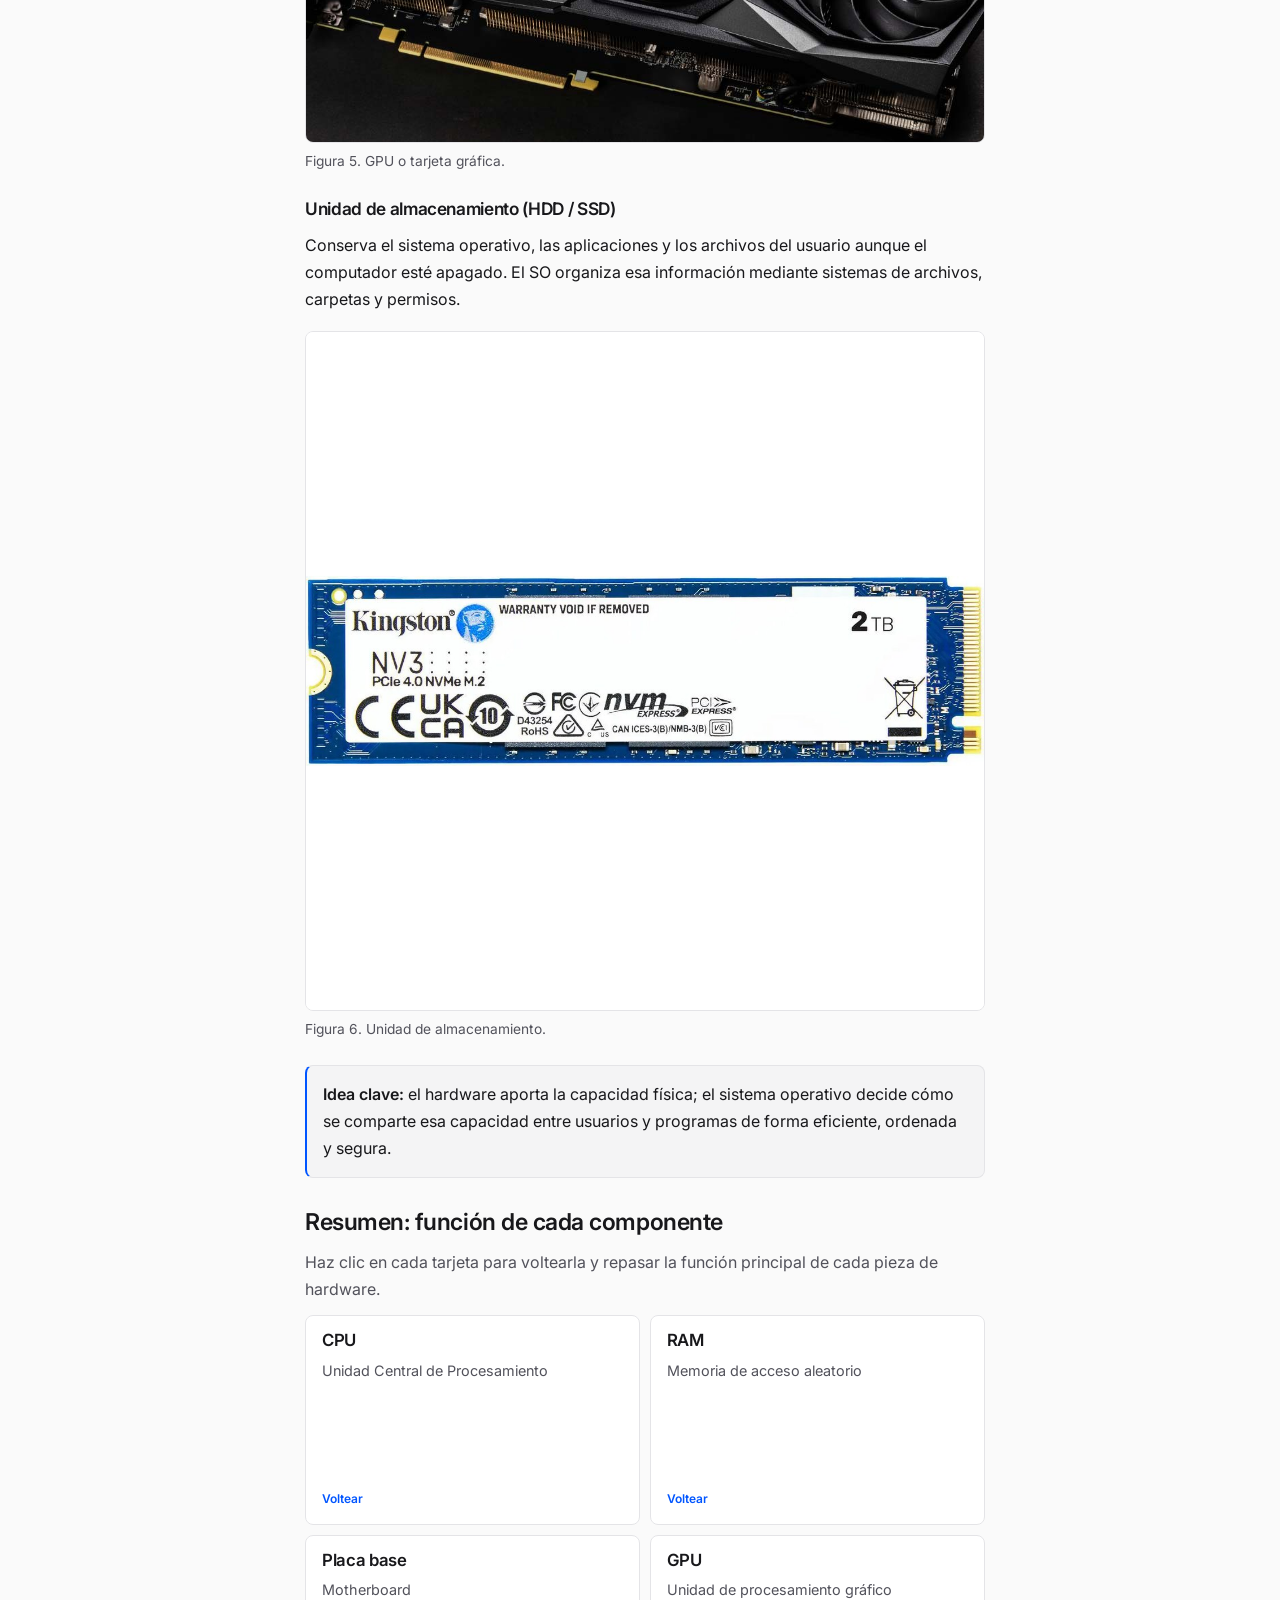
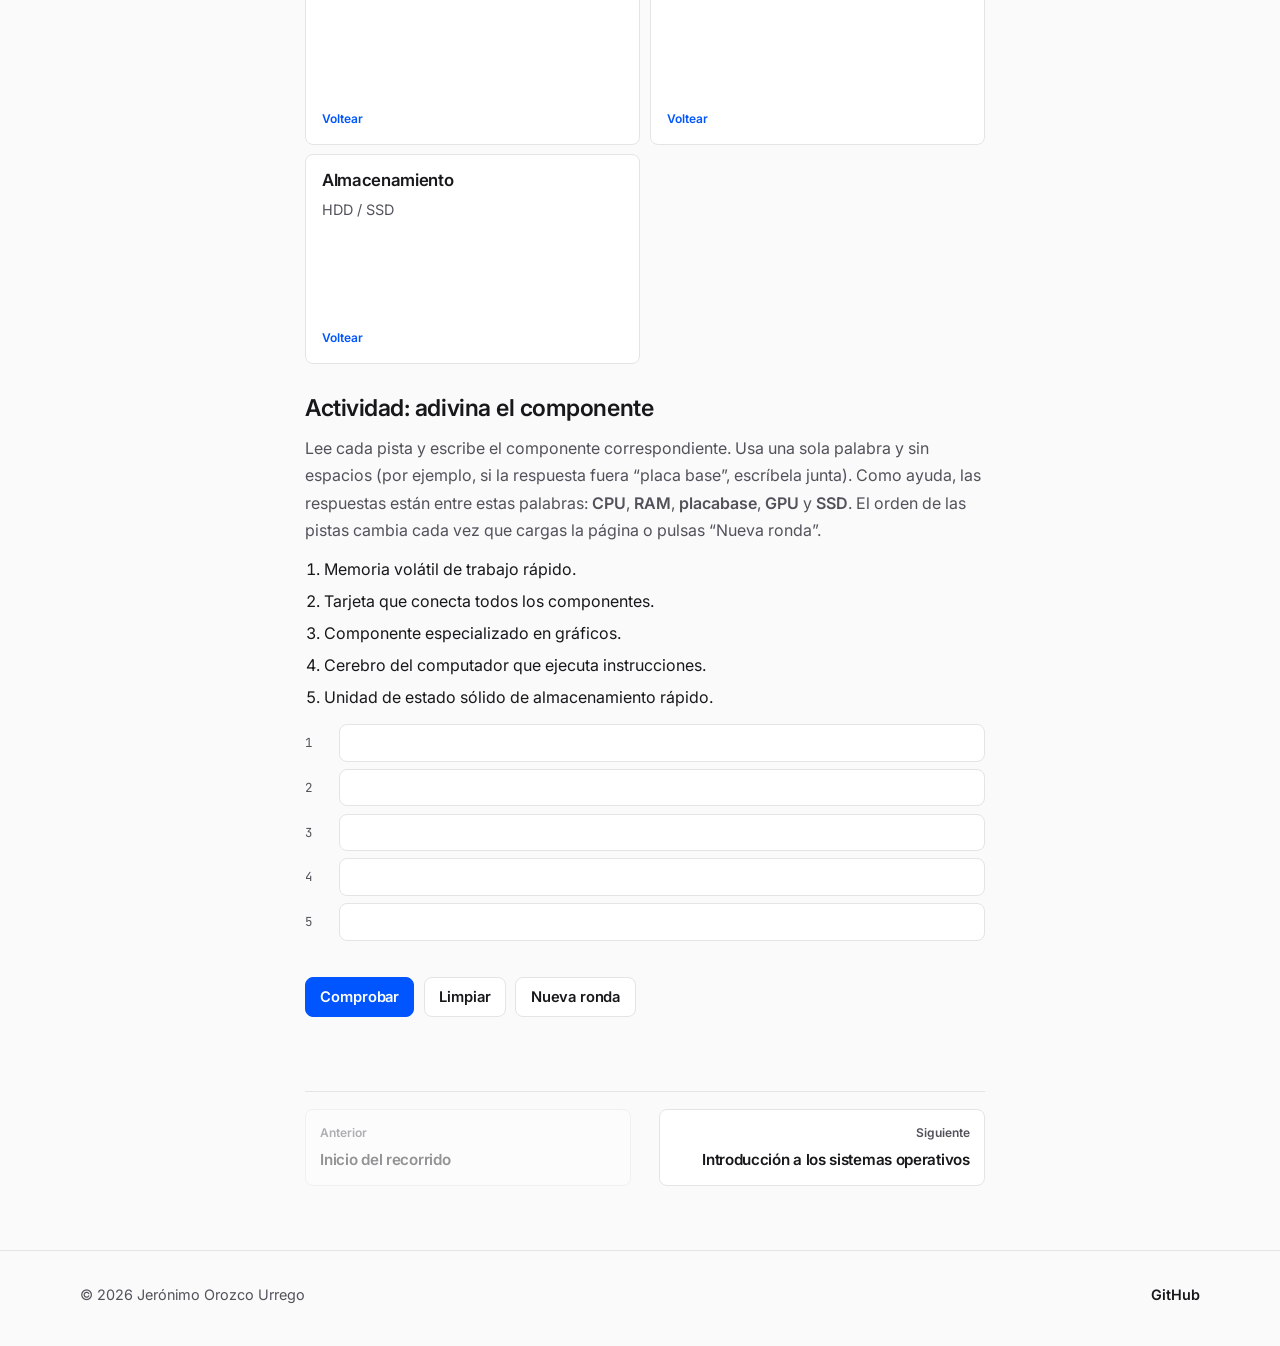
==== commit ad7f8d77: "chore: mejorar sección de introducción a SO" ====
--- a/temas/conocimientos-previos.html
+++ b/temas/conocimientos-previos.html
@@ -112,10 +112,6 @@
                   src="../img/conocimientos/Hardware-computadora.png"
                   alt="Vista general de los componentes internos de una computadora"
                 />
-                <p class="placeholder-label">
-                  Reemplaza esta imagen en
-                  img/conocimientos/componentes-pc.svg
-                </p>
               </div>
               <figcaption>
                 Figura 1. Panorama general del hardware interno de un
@@ -168,12 +164,9 @@
             <figure class="media-block">
               <div class="media-frame">
                 <img
-                  src="../img/conocimientos/cpu.svg"
+                  src="../img/conocimientos/CPU.jpg"
                   alt="Procesador o CPU de una computadora"
                 />
-                <p class="placeholder-label">
-                  Reemplaza esta imagen en img/conocimientos/cpu.svg
-                </p>
               </div>
               <figcaption>Figura 2. Procesador (CPU).</figcaption>
             </figure>
@@ -188,12 +181,9 @@
             <figure class="media-block">
               <div class="media-frame">
                 <img
-                  src="../img/conocimientos/ram.svg"
+                  src="../img/conocimientos/memoria-ram.jpg"
                   alt="Módulos de memoria RAM"
                 />
-                <p class="placeholder-label">
-                  Reemplaza esta imagen en img/conocimientos/ram.svg
-                </p>
               </div>
               <figcaption>Figura 3. Memoria RAM.</figcaption>
             </figure>
@@ -207,12 +197,9 @@
             <figure class="media-block">
               <div class="media-frame">
                 <img
-                  src="../img/conocimientos/placa-base.svg"
+                  src="../img/conocimientos/placa-base.png"
                   alt="Placa base de una computadora"
                 />
-                <p class="placeholder-label">
-                  Reemplaza esta imagen en img/conocimientos/placa-base.svg
-                </p>
               </div>
               <figcaption>Figura 4. Placa base.</figcaption>
             </figure>
@@ -226,12 +213,9 @@
             <figure class="media-block">
               <div class="media-frame">
                 <img
-                  src="../img/conocimientos/gpu.svg"
+                  src="../img/conocimientos/GPU.jpg"
                   alt="Tarjeta gráfica o GPU"
                 />
-                <p class="placeholder-label">
-                  Reemplaza esta imagen en img/conocimientos/gpu.svg
-                </p>
               </div>
               <figcaption>Figura 5. GPU o tarjeta gráfica.</figcaption>
             </figure>
@@ -245,12 +229,9 @@
             <figure class="media-block">
               <div class="media-frame">
                 <img
-                  src="../img/conocimientos/almacenamiento.svg"
+                  src="../img/conocimientos/almacenamiento.jpg"
                   alt="Unidad de almacenamiento HDD o SSD"
                 />
-                <p class="placeholder-label">
-                  Reemplaza esta imagen en img/conocimientos/almacenamiento.svg
-                </p>
               </div>
               <figcaption>Figura 6. Unidad de almacenamiento.</figcaption>
             </figure>
--- a/css/styles.css
+++ b/css/styles.css
@@ -331,7 +331,8 @@
 }
 
 .hero-actions,
-.crossword-actions {
+.crossword-actions,
+.flow-actions {
   display: flex;
   flex-wrap: wrap;
   gap: 0.6rem;
@@ -973,6 +974,20 @@
 .media-frame img {
   min-height: 180px;
   object-fit: cover;
+}
+
+.media-frame.is-diagram {
+  min-height: 0;
+  padding: 0.85rem 1rem;
+  background: #fff;
+}
+
+.media-frame.is-diagram img {
+  width: 100%;
+  height: auto;
+  min-height: 0;
+  object-fit: contain;
+  background: #fff;
 }
 
 .media-frame .placeholder-label,
@@ -1540,7 +1555,8 @@
   }
 
   .hero-actions .btn,
-  .crossword-actions .btn {
+  .crossword-actions .btn,
+  .flow-actions .btn {
     width: 100%;
   }
 }
@@ -1551,7 +1567,278 @@
   }
 
   .flip-inner,
-  .topic-card {
+  .topic-card,
+  .flow-card.is-lifted {
     transition: none;
-  }
-}
+    transform: none;
+  }
+}
+
+.workflow {
+  position: relative;
+  display: grid;
+  gap: 0.9rem;
+  margin-top: 1rem;
+}
+
+.flow-legend {
+  display: flex;
+  flex-wrap: wrap;
+  gap: 0.4rem;
+  margin: 0;
+  padding: 0;
+  list-style: none;
+}
+
+.flow-legend li,
+.flow-who {
+  display: inline-flex;
+  align-items: center;
+  margin: 0;
+  padding: 0.16rem 0.45rem;
+  border-radius: 999px;
+  font-size: 0.68rem;
+  font-weight: 600;
+  letter-spacing: 0.04em;
+  text-transform: uppercase;
+}
+
+.flow-legend li[data-who="usuario"],
+.flow-card[data-who="usuario"] .flow-who {
+  background: var(--accent);
+  color: #fff;
+}
+
+.flow-legend li[data-who="sistema"],
+.flow-card[data-who="sistema"] .flow-who {
+  background: var(--surface);
+  color: var(--ink);
+  box-shadow: inset 0 0 0 1px var(--line-strong);
+}
+
+.flow-legend li[data-who="hardware"],
+.flow-card[data-who="hardware"] .flow-who {
+  background: var(--ink);
+  color: #fff;
+}
+
+.flow-zone-label {
+  display: flex;
+  align-items: baseline;
+  justify-content: space-between;
+  margin: 0 0 0.4rem;
+  color: var(--muted);
+  font-size: 0.72rem;
+  font-weight: 600;
+  letter-spacing: 0.06em;
+  text-transform: uppercase;
+}
+
+.flow-zone-label span {
+  font-family: var(--mono);
+  font-weight: 500;
+  letter-spacing: 0;
+}
+
+.flow-drop {
+  position: relative;
+}
+
+.flow-empty {
+  position: absolute;
+  inset: 0;
+  display: grid;
+  place-items: center;
+  margin: 0;
+  padding: 1rem;
+  color: var(--muted);
+  text-align: center;
+  pointer-events: none;
+}
+
+.flow-empty[hidden] {
+  display: none;
+}
+
+.flow-list {
+  display: flex;
+  flex-direction: column;
+  gap: 0.45rem;
+  margin: 0;
+  padding: 0.45rem;
+  list-style: none;
+  border-radius: var(--radius);
+}
+
+.flow-zone-line .flow-list {
+  min-height: 6.75rem;
+  background: var(--surface);
+  border: 1px solid var(--line);
+}
+
+.flow-zone-bank .flow-list {
+  padding: 0;
+  background: transparent;
+}
+
+.flow-zone.is-over .flow-list {
+  border-color: var(--accent);
+  box-shadow: inset 0 0 0 1px var(--accent);
+}
+
+.flow-card {
+  display: grid;
+  grid-template-columns: 28px minmax(0, 1fr) auto;
+  gap: 0.45rem;
+  align-items: start;
+  margin: 0;
+  padding: 0.65rem 0.65rem 0.7rem 0.35rem;
+  border: 1px solid var(--line);
+  border-radius: var(--radius);
+  background: var(--card);
+  cursor: grab;
+  user-select: none;
+  -webkit-user-drag: none;
+}
+
+.flow-card:focus-visible {
+  outline: 2px solid var(--accent);
+  outline-offset: 2px;
+}
+
+.flow-card.is-correct {
+  border-color: #15803d;
+}
+
+.flow-card.is-wrong {
+  border-color: #b45309;
+}
+
+.flow-card.is-lifted {
+  position: fixed;
+  z-index: 35;
+  margin: 0;
+  cursor: grabbing;
+  box-shadow: 0 16px 40px rgba(24, 24, 27, 0.16);
+}
+
+.flow-grip {
+  align-self: center;
+  width: 28px;
+  height: 44px;
+  touch-action: none;
+  background-image: radial-gradient(currentColor 1.15px, transparent 1.25px);
+  background-size: 6px 6px;
+  background-position: center;
+  background-repeat: repeat;
+  color: #71717a;
+}
+
+.flow-card-main {
+  min-width: 0;
+  padding-top: 0.1rem;
+}
+
+.flow-kicker {
+  display: flex;
+  align-items: center;
+  gap: 0.4rem;
+}
+
+.flow-index {
+  font-family: var(--mono);
+  font-size: 0.75rem;
+  font-weight: 500;
+  color: var(--accent);
+}
+
+.flow-index[hidden] {
+  display: none;
+}
+
+.flow-title {
+  margin: 0.28rem 0 0;
+  font-weight: 600;
+  font-size: 0.95rem;
+  letter-spacing: -0.01em;
+}
+
+.flow-detail,
+.flow-topic {
+  margin: 0.2rem 0 0;
+  color: var(--muted);
+  font-size: 0.86rem;
+  line-height: 1.45;
+}
+
+.flow-topic {
+  margin-top: 0.35rem;
+  font-size: 0.75rem;
+}
+
+.flow-moves {
+  display: flex;
+  flex-direction: column;
+  gap: 0.25rem;
+}
+
+.flow-moves button {
+  width: 32px;
+  height: 32px;
+  padding: 0;
+  border: 1px solid var(--line);
+  border-radius: 6px;
+  background: var(--surface);
+  color: var(--ink);
+  font: inherit;
+  font-size: 0.95rem;
+  line-height: 1;
+  cursor: pointer;
+}
+
+.flow-moves button:hover {
+  border-color: var(--ink);
+}
+
+.flow-moves button[hidden] {
+  display: none;
+}
+
+.flow-slot {
+  border: 1px dashed var(--accent);
+  border-radius: var(--radius);
+  background: #dbe6ff;
+  list-style: none;
+}
+
+.flow-feedback {
+  min-height: 1.4em;
+  margin: 0;
+  font-weight: 600;
+  font-size: 0.92rem;
+}
+
+.flow-feedback.is-ok {
+  color: #15803d;
+}
+
+.flow-feedback.is-bad {
+  color: #b45309;
+}
+
+.flow-status {
+  position: absolute;
+  width: 1px;
+  height: 1px;
+  margin: -1px;
+  padding: 0;
+  overflow: hidden;
+  clip: rect(0, 0, 0, 0);
+  white-space: nowrap;
+  border: 0;
+}
+
+body.is-dragging-flow {
+  cursor: grabbing;
+  user-select: none;
+}
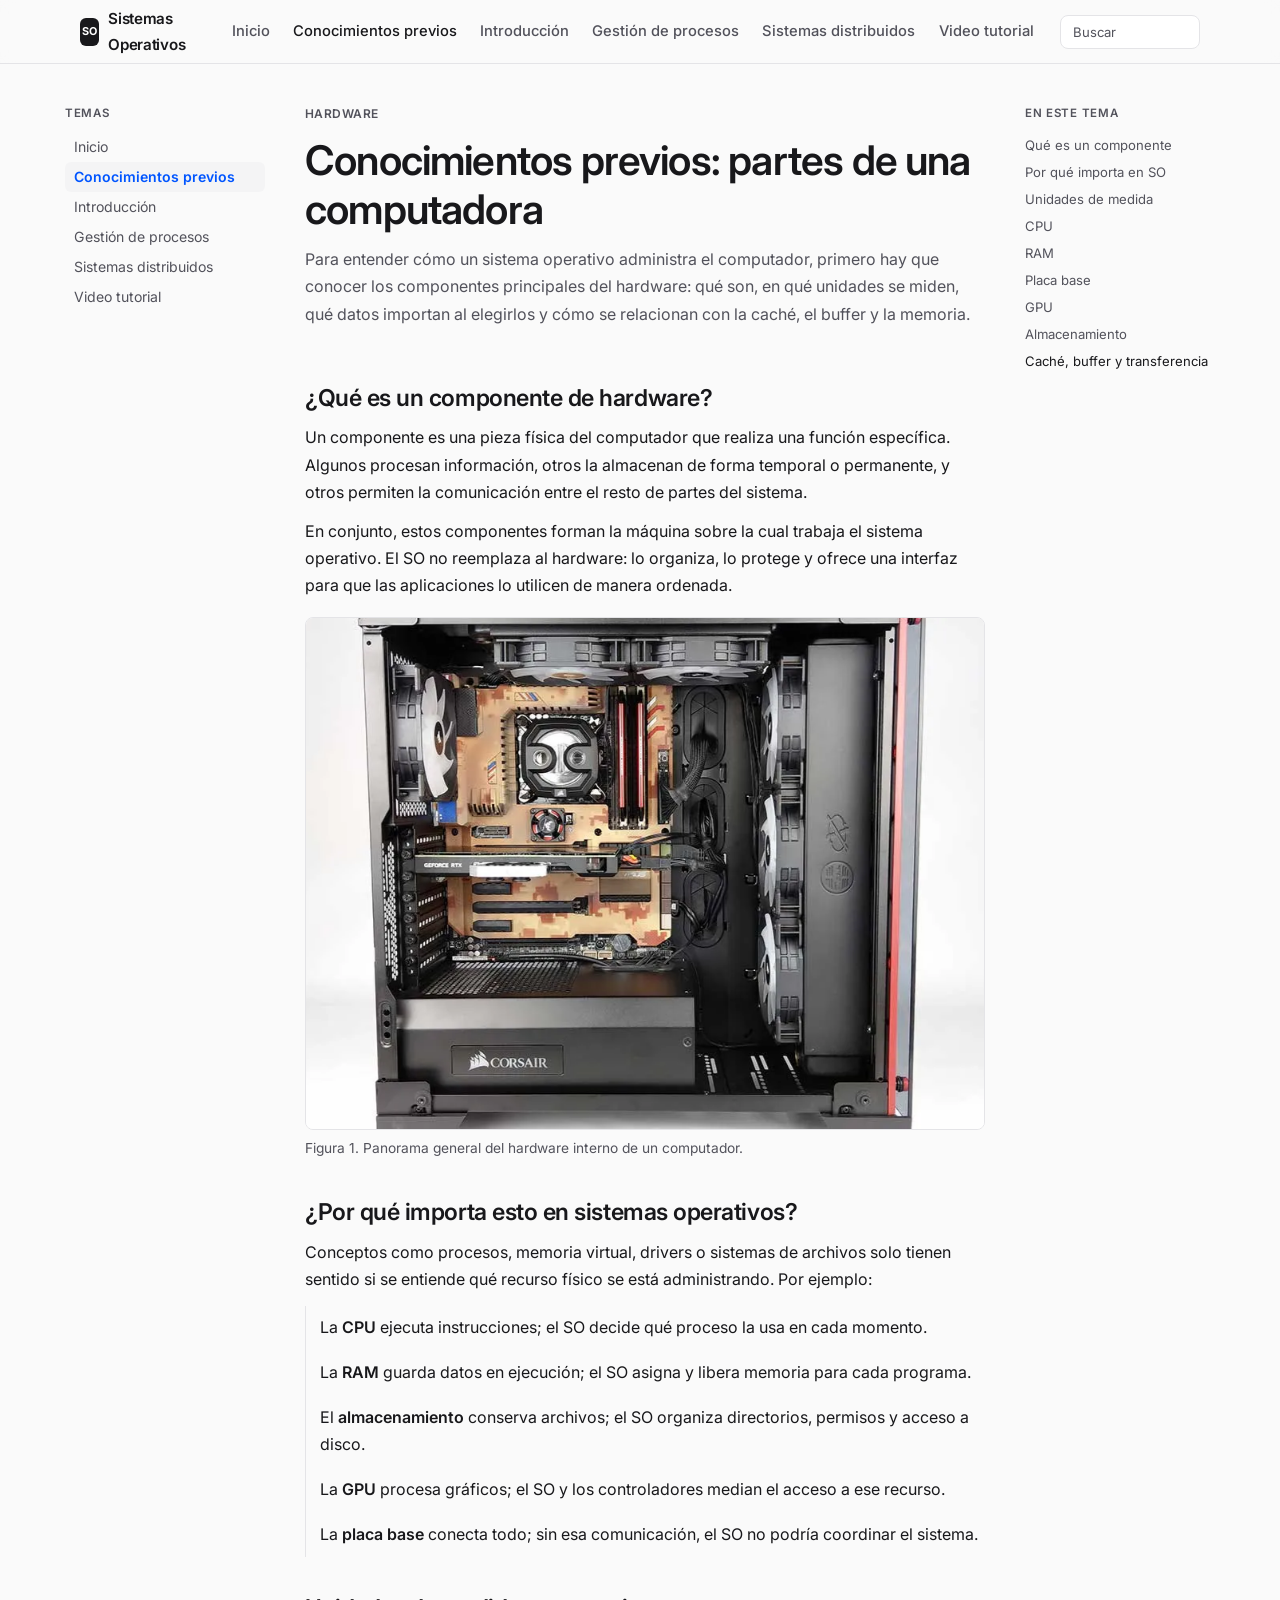
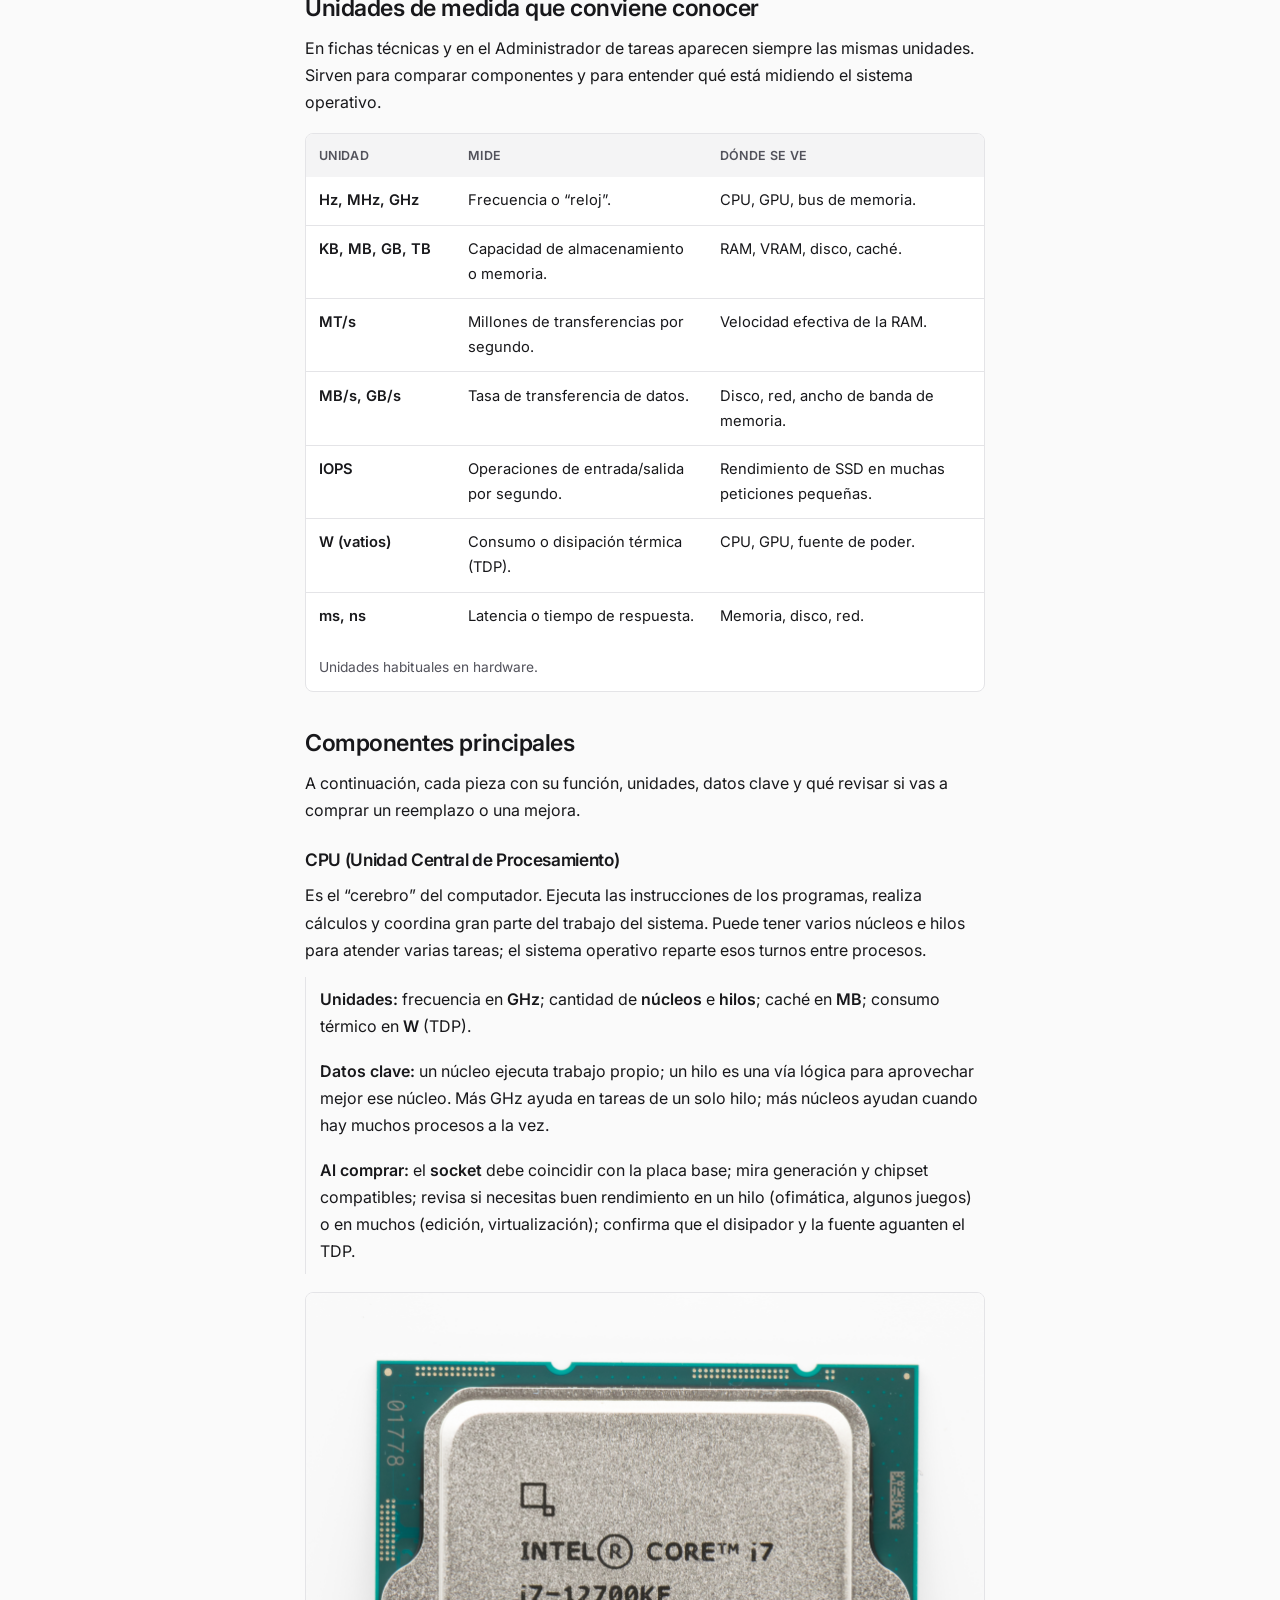
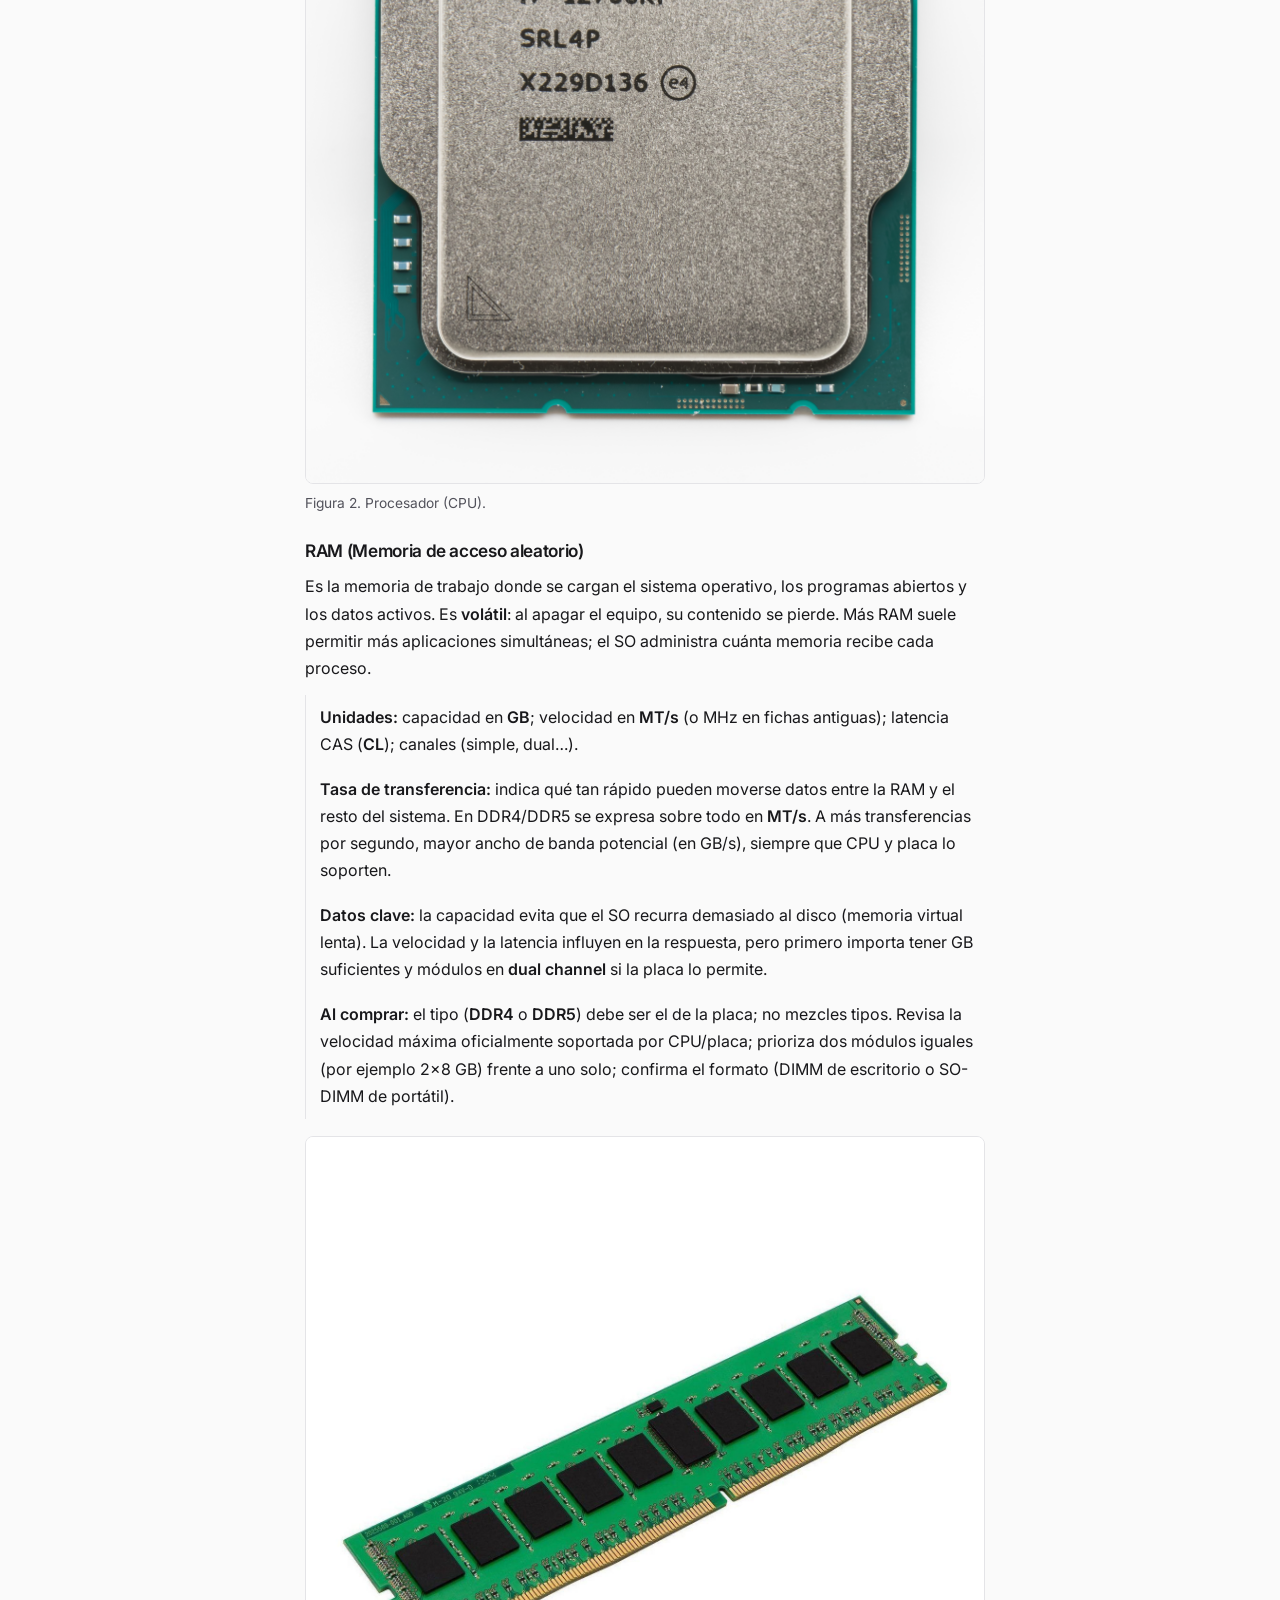
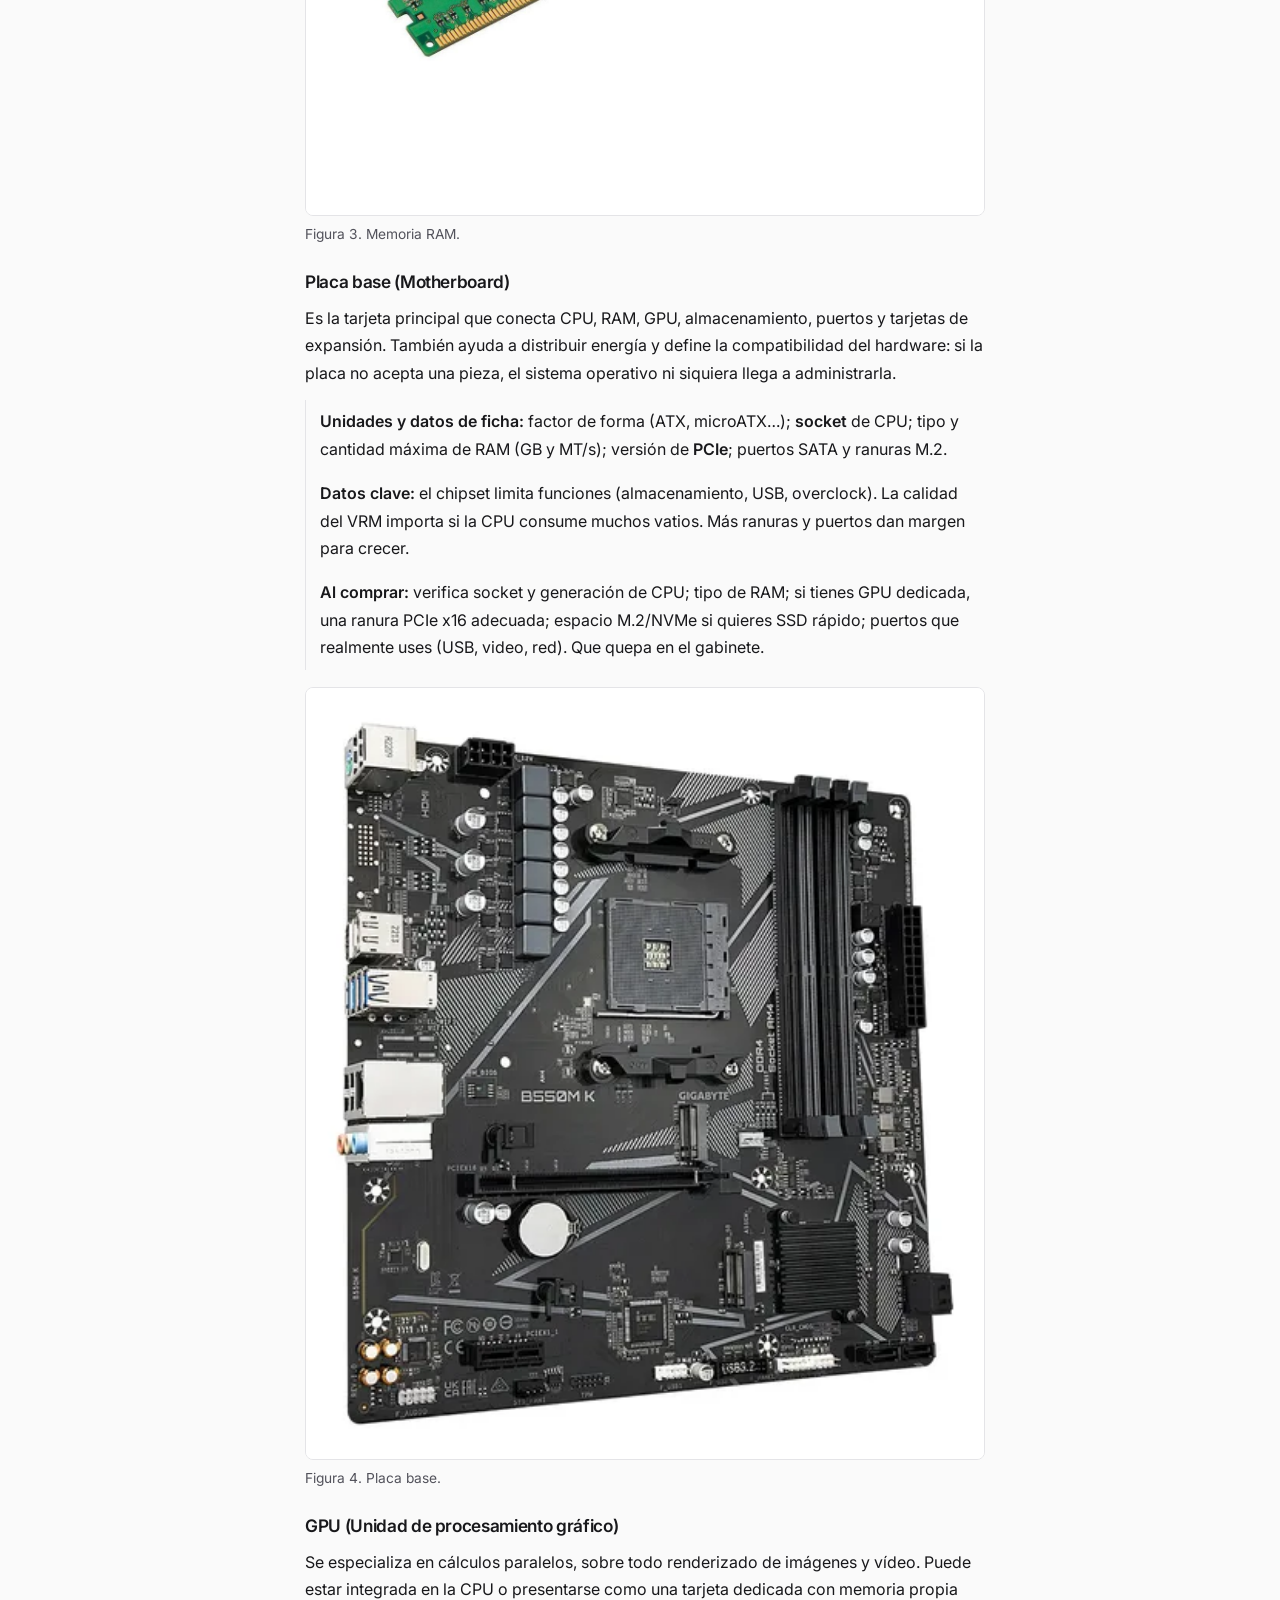
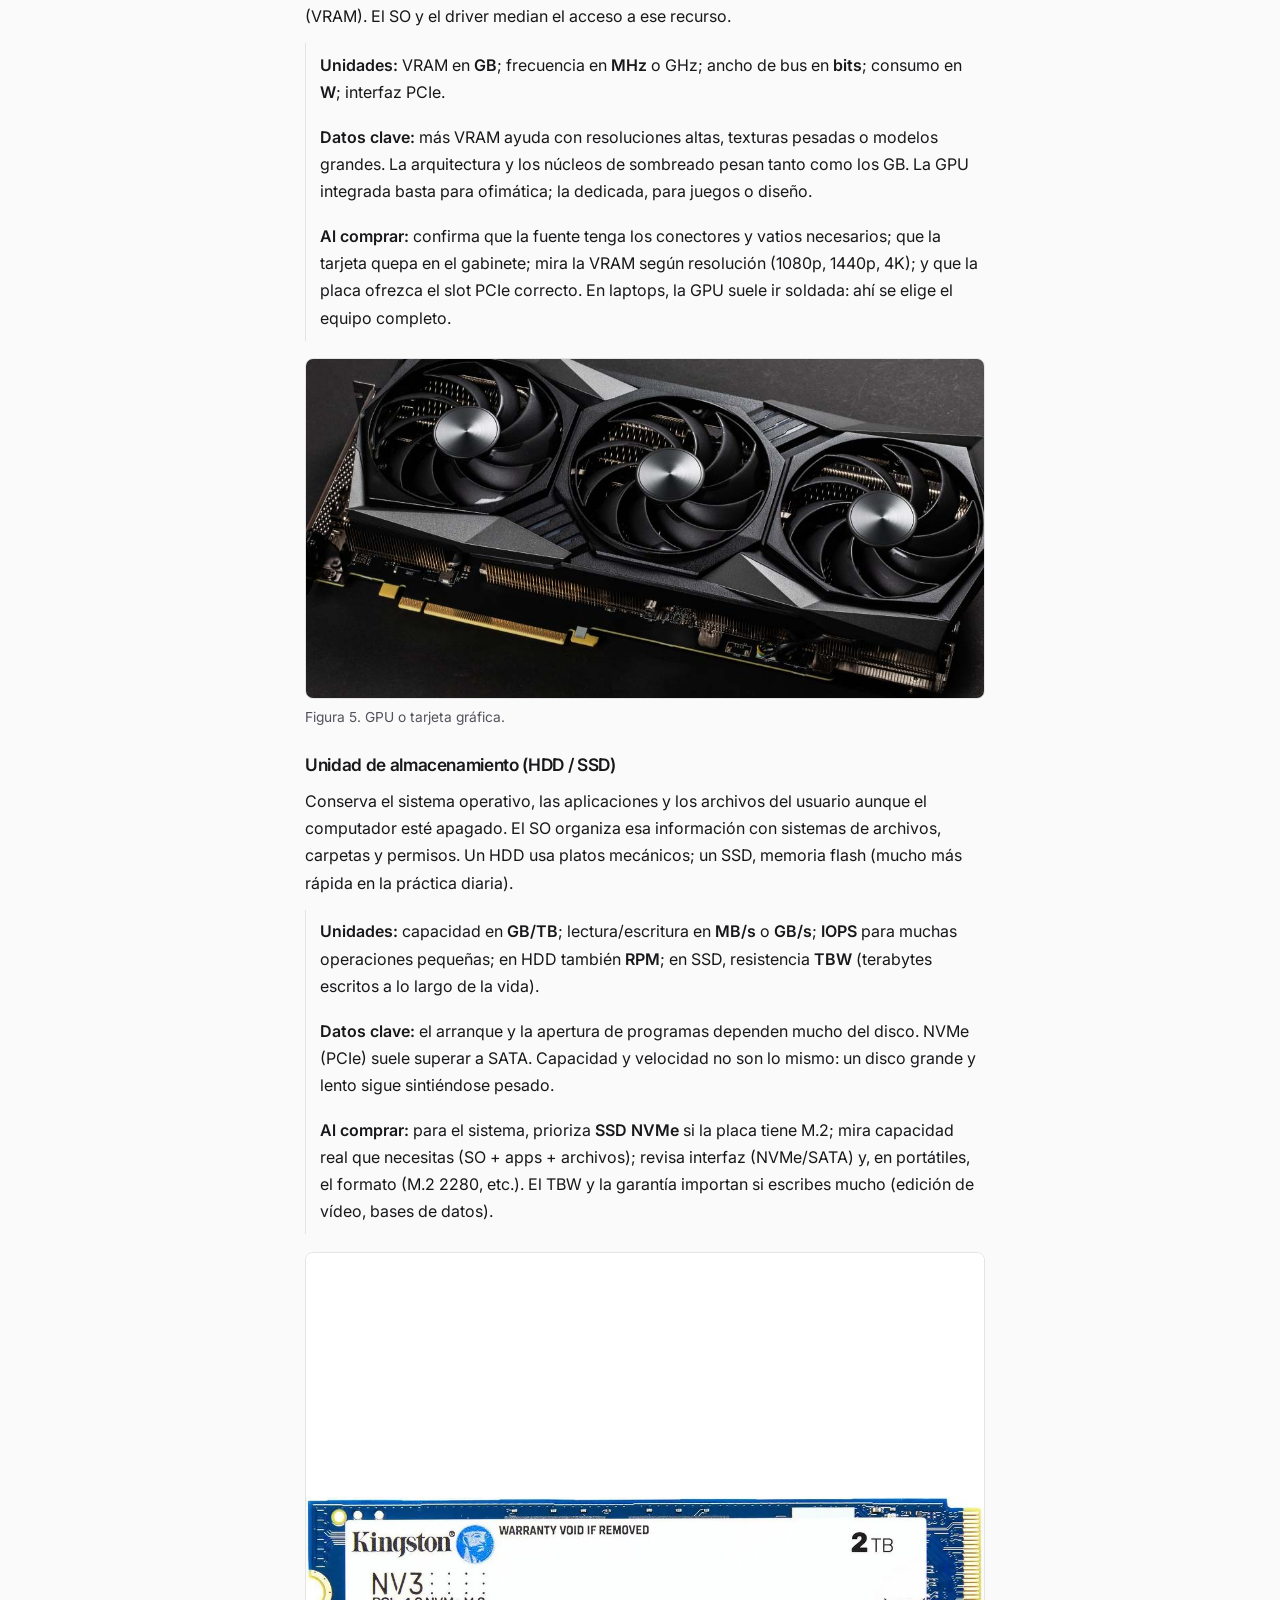
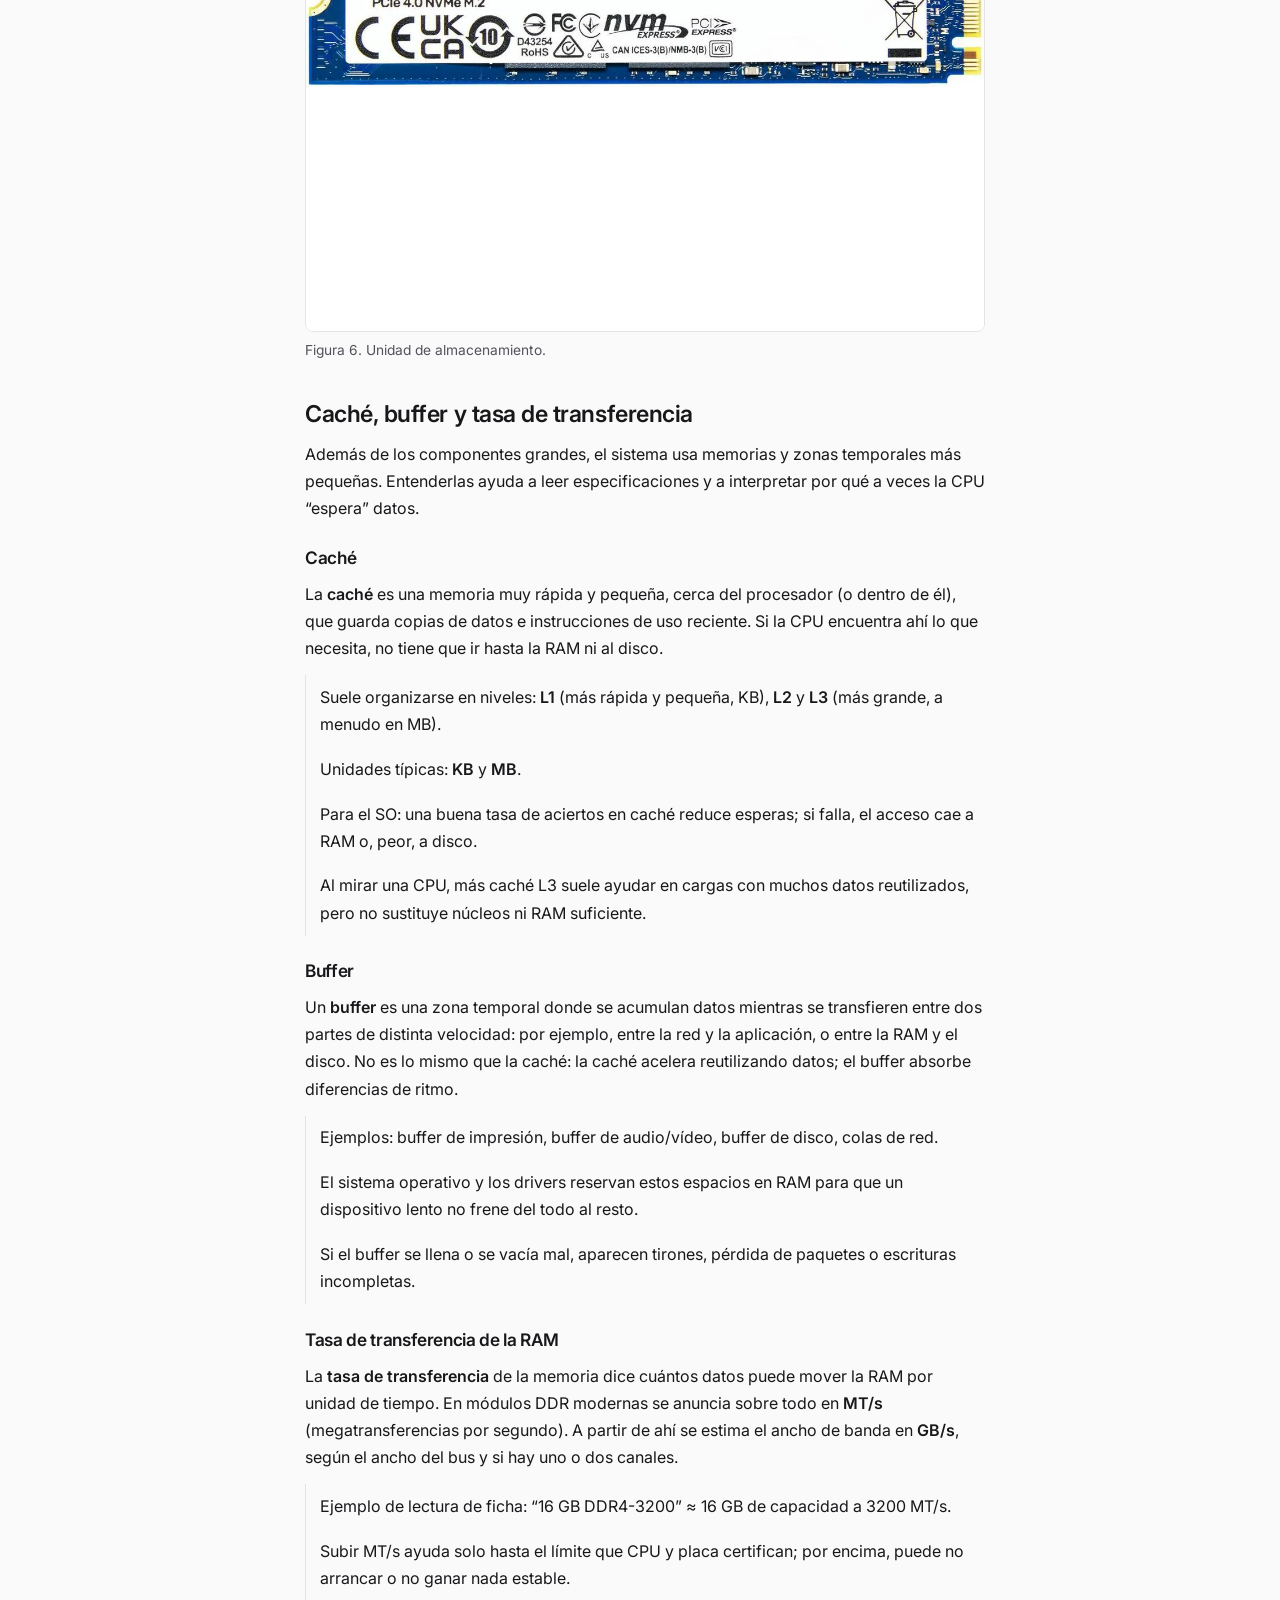
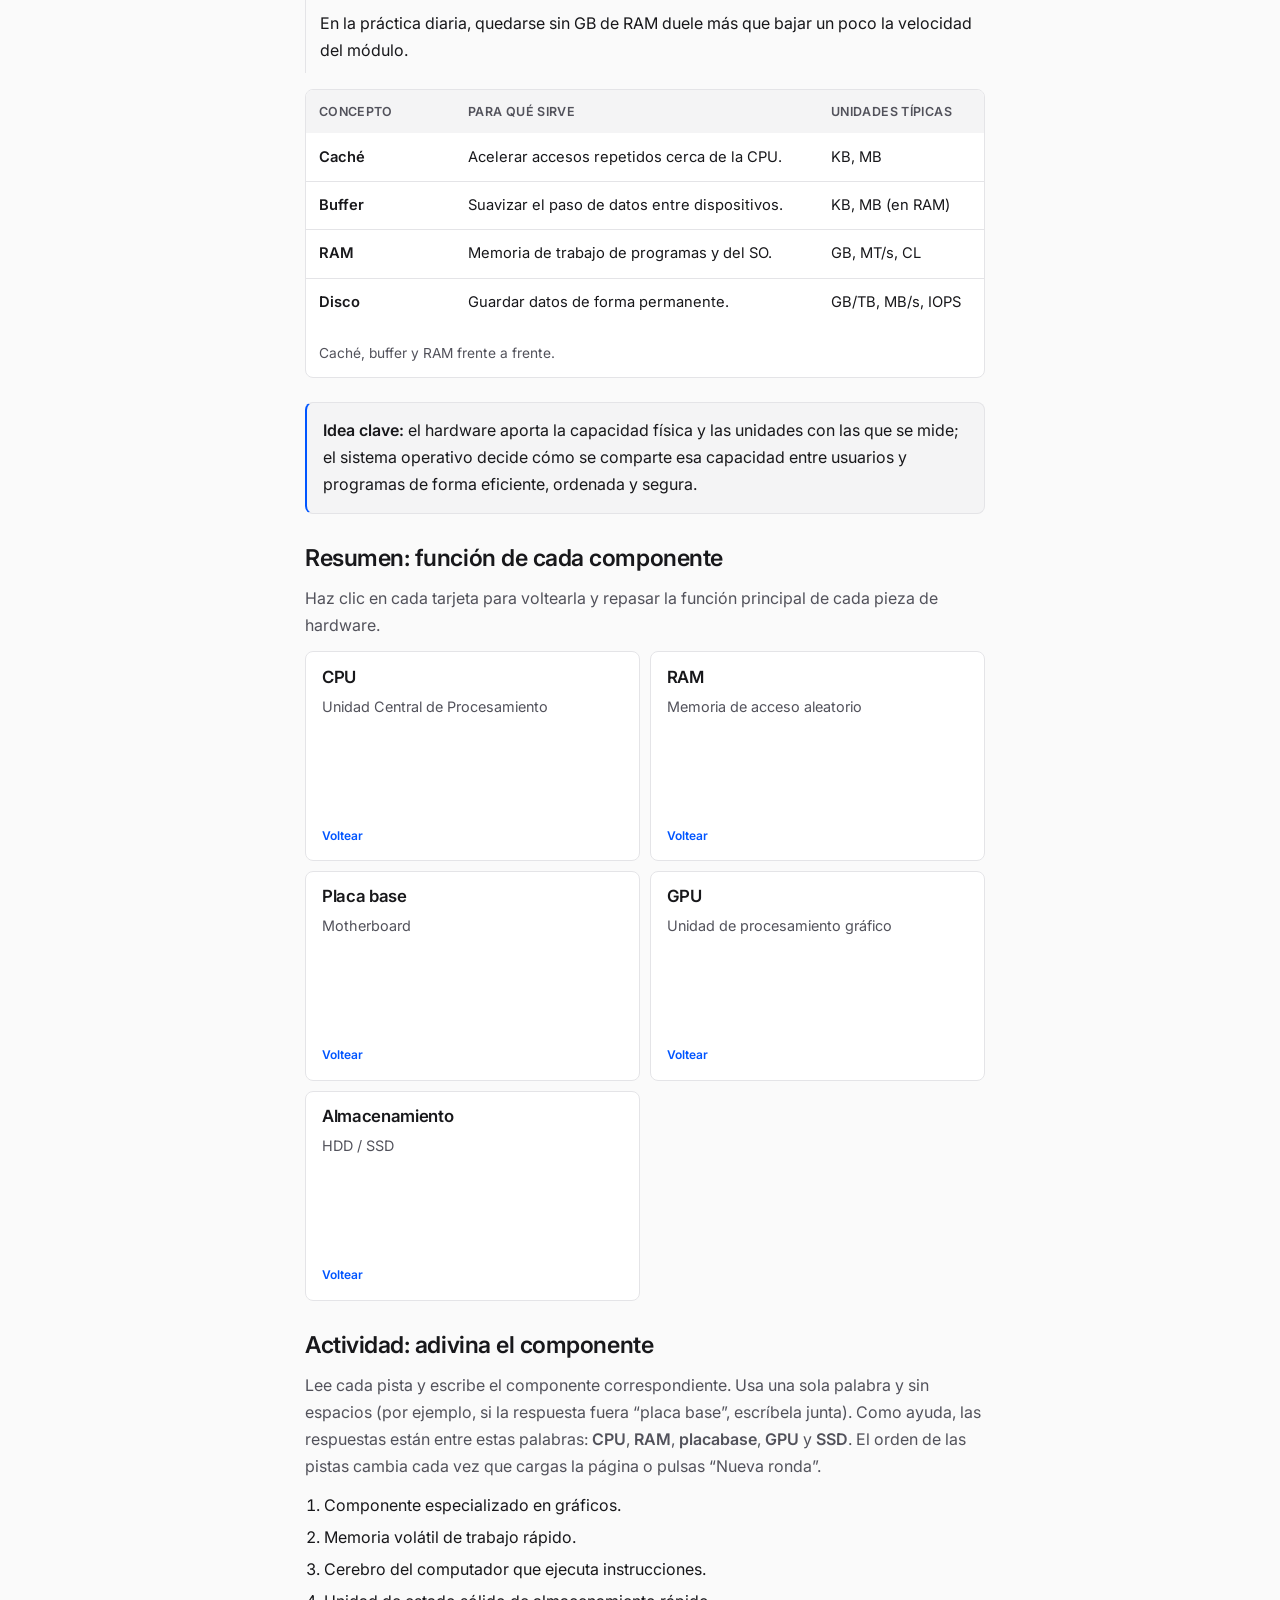
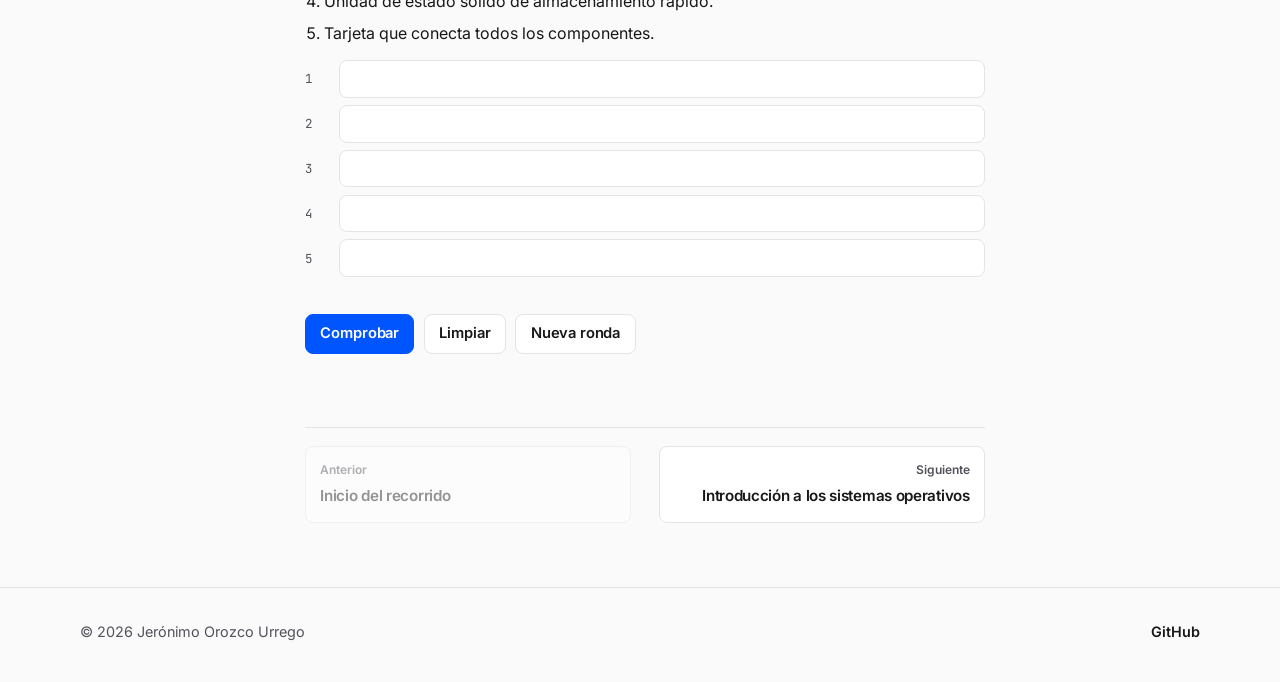
==== commit d0b1157c: "chore: agregar contenido relevante y correcciones" ====
--- a/temas/conocimientos-previos.html
+++ b/temas/conocimientos-previos.html
@@ -6,7 +6,7 @@
     <title>Conocimientos previos | Sistemas Operativos</title>
     <meta
       name="description"
-      content="Componentes principales de una computadora y su importancia para comprender los sistemas operativos."
+      content="Componentes de una computadora: unidades de medida, caché, buffer, tasa de transferencia de RAM y criterios al comprar hardware."
     />
     <link rel="preconnect" href="https://fonts.googleapis.com" />
     <link rel="preconnect" href="https://fonts.gstatic.com" crossorigin />
@@ -14,7 +14,7 @@
       href="https://fonts.googleapis.com/css2?family=Inter:wght@400;500;600;700&family=JetBrains+Mono:wght@400;500&display=swap"
       rel="stylesheet"
     />
-    <link rel="stylesheet" href="../css/styles.css?v=20261115f" />
+    <link rel="stylesheet" href="../css/styles.css?v=20261117g" />
   </head>
   <body data-root="../">
     <header class="site-header">
@@ -84,7 +84,8 @@
           <p>
             Para entender cómo un sistema operativo administra el computador,
             primero hay que conocer los componentes principales del hardware:
-            qué son, qué contienen y qué función cumplen.
+            qué son, en qué unidades se miden, qué datos importan al elegirlos
+            y cómo se relacionan con la caché, el buffer y la memoria.
           </p>
         </div>
       </section>
@@ -92,7 +93,22 @@
       <section class="section">
         <div class="container content-column">
           <article class="prose">
-            <h2>¿Qué es un componente de hardware?</h2>
+            <nav class="toc" aria-label="Contenido del tema">
+              <p>En este tema</p>
+              <ol>
+                <li><a href="#componente">Qué es un componente</a></li>
+                <li><a href="#por-que-importa">Por qué importa en SO</a></li>
+                <li><a href="#unidades">Unidades de medida</a></li>
+                <li><a href="#cpu">CPU</a></li>
+                <li><a href="#ram">RAM</a></li>
+                <li><a href="#placa-base">Placa base</a></li>
+                <li><a href="#gpu">GPU</a></li>
+                <li><a href="#almacenamiento">Almacenamiento</a></li>
+                <li><a href="#cache-buffer">Caché, buffer y transferencia</a></li>
+              </ol>
+            </nav>
+
+            <h2 id="componente">¿Qué es un componente de hardware?</h2>
             <p>
               Un componente es una pieza física del computador que realiza una
               función específica. Algunos procesan información, otros la
@@ -119,7 +135,7 @@
               </figcaption>
             </figure>
 
-            <h2>¿Por qué importa esto en sistemas operativos?</h2>
+            <h2 id="por-que-importa">¿Por qué importa esto en sistemas operativos?</h2>
             <p>
               Conceptos como procesos, memoria virtual, drivers o sistemas de
               archivos solo tienen sentido si se entiende qué recurso físico se
@@ -148,19 +164,100 @@
               </li>
             </ul>
 
-            <h2>Componentes principales</h2>
-            <p>
-              A continuación se describe cada componente. Al final encontrarás
-              un resumen interactivo con sus funciones.
-            </p>
-
-            <h3>CPU (Unidad Central de Procesamiento)</h3>
+            <h2 id="unidades">Unidades de medida que conviene conocer</h2>
+            <p>
+              En fichas técnicas y en el Administrador de tareas aparecen
+              siempre las mismas unidades. Sirven para comparar componentes y
+              para entender qué está midiendo el sistema operativo.
+            </p>
+            <div class="table-wrap">
+              <table class="compare">
+                <caption>
+                  Unidades habituales en hardware.
+                </caption>
+                <thead>
+                  <tr>
+                    <th scope="col">Unidad</th>
+                    <th scope="col">Mide</th>
+                    <th scope="col">Dónde se ve</th>
+                  </tr>
+                </thead>
+                <tbody>
+                  <tr>
+                    <th scope="row">Hz, MHz, GHz</th>
+                    <td>Frecuencia o “reloj”.</td>
+                    <td>CPU, GPU, bus de memoria.</td>
+                  </tr>
+                  <tr>
+                    <th scope="row">KB, MB, GB, TB</th>
+                    <td>Capacidad de almacenamiento o memoria.</td>
+                    <td>RAM, VRAM, disco, caché.</td>
+                  </tr>
+                  <tr>
+                    <th scope="row">MT/s</th>
+                    <td>Millones de transferencias por segundo.</td>
+                    <td>Velocidad efectiva de la RAM.</td>
+                  </tr>
+                  <tr>
+                    <th scope="row">MB/s, GB/s</th>
+                    <td>Tasa de transferencia de datos.</td>
+                    <td>Disco, red, ancho de banda de memoria.</td>
+                  </tr>
+                  <tr>
+                    <th scope="row">IOPS</th>
+                    <td>Operaciones de entrada/salida por segundo.</td>
+                    <td>Rendimiento de SSD en muchas peticiones pequeñas.</td>
+                  </tr>
+                  <tr>
+                    <th scope="row">W (vatios)</th>
+                    <td>Consumo o disipación térmica (TDP).</td>
+                    <td>CPU, GPU, fuente de poder.</td>
+                  </tr>
+                  <tr>
+                    <th scope="row">ms, ns</th>
+                    <td>Latencia o tiempo de respuesta.</td>
+                    <td>Memoria, disco, red.</td>
+                  </tr>
+                </tbody>
+              </table>
+            </div>
+
+            <h2 id="componentes">Componentes principales</h2>
+            <p>
+              A continuación, cada pieza con su función, unidades, datos clave y
+              qué revisar si vas a comprar un reemplazo o una mejora.
+            </p>
+
+            <h3 id="cpu">CPU (Unidad Central de Procesamiento)</h3>
             <p>
               Es el “cerebro” del computador. Ejecuta las instrucciones de los
               programas, realiza cálculos y coordina gran parte del trabajo del
               sistema. Puede tener varios núcleos e hilos para atender varias
-              tareas.
-            </p>
+              tareas; el sistema operativo reparte esos turnos entre procesos.
+            </p>
+            <ul class="feature-list">
+              <li>
+                <strong>Unidades:</strong> frecuencia en
+                <strong>GHz</strong>; cantidad de
+                <strong>núcleos</strong> e <strong>hilos</strong>; caché en
+                <strong>MB</strong>; consumo térmico en <strong>W</strong>
+                (TDP).
+              </li>
+              <li>
+                <strong>Datos clave:</strong> un núcleo ejecuta trabajo propio;
+                un hilo es una vía lógica para aprovechar mejor ese núcleo. Más
+                GHz ayuda en tareas de un solo hilo; más núcleos ayudan cuando
+                hay muchos procesos a la vez.
+              </li>
+              <li>
+                <strong>Al comprar:</strong> el
+                <strong>socket</strong> debe coincidir con la placa base; mira
+                generación y chipset compatibles; revisa si necesitas buen
+                rendimiento en un hilo (ofimática, algunos juegos) o en muchos
+                (edición, virtualización); confirma que el disipador y la
+                fuente aguanten el TDP.
+              </li>
+            </ul>
             <figure class="media-block">
               <div class="media-frame">
                 <img
@@ -171,13 +268,45 @@
               <figcaption>Figura 2. Procesador (CPU).</figcaption>
             </figure>
 
-            <h3>RAM (Memoria de acceso aleatorio)</h3>
+            <h3 id="ram">RAM (Memoria de acceso aleatorio)</h3>
             <p>
               Es la memoria de trabajo donde se cargan el sistema operativo, los
-              programas abiertos y los datos activos. Más RAM suele permitir más
-              aplicaciones simultáneas; el SO administra cuánta memoria recibe
-              cada proceso.
-            </p>
+              programas abiertos y los datos activos. Es <strong>volátil</strong>:
+              al apagar el equipo, su contenido se pierde. Más RAM suele permitir
+              más aplicaciones simultáneas; el SO administra cuánta memoria
+              recibe cada proceso.
+            </p>
+            <ul class="feature-list">
+              <li>
+                <strong>Unidades:</strong> capacidad en
+                <strong>GB</strong>; velocidad en <strong>MT/s</strong> (o MHz
+                en fichas antiguas); latencia CAS (<strong>CL</strong>);
+                canales (simple, dual…).
+              </li>
+              <li>
+                <strong>Tasa de transferencia:</strong> indica qué tan rápido
+                pueden moverse datos entre la RAM y el resto del sistema. En
+                DDR4/DDR5 se expresa sobre todo en
+                <strong>MT/s</strong>. A más transferencias por segundo, mayor
+                ancho de banda potencial (en GB/s), siempre que CPU y placa lo
+                soporten.
+              </li>
+              <li>
+                <strong>Datos clave:</strong> la capacidad evita que el SO
+                recurra demasiado al disco (memoria virtual lenta). La
+                velocidad y la latencia influyen en la respuesta, pero primero
+                importa tener GB suficientes y módulos en
+                <strong>dual channel</strong> si la placa lo permite.
+              </li>
+              <li>
+                <strong>Al comprar:</strong> el tipo
+                (<strong>DDR4</strong> o <strong>DDR5</strong>) debe ser el de
+                la placa; no mezcles tipos. Revisa la velocidad máxima
+                oficialmente soportada por CPU/placa; prioriza dos módulos
+                iguales (por ejemplo 2×8 GB) frente a uno solo; confirma el
+                formato (DIMM de escritorio o SO-DIMM de portátil).
+              </li>
+            </ul>
             <figure class="media-block">
               <div class="media-frame">
                 <img
@@ -188,12 +317,34 @@
               <figcaption>Figura 3. Memoria RAM.</figcaption>
             </figure>
 
-            <h3>Placa base (Motherboard)</h3>
+            <h3 id="placa-base">Placa base (Motherboard)</h3>
             <p>
               Es la tarjeta principal que conecta CPU, RAM, GPU, almacenamiento,
               puertos y tarjetas de expansión. También ayuda a distribuir
-              energía y define compatibilidades del hardware.
-            </p>
+              energía y define la compatibilidad del hardware: si la placa no
+              acepta una pieza, el sistema operativo ni siquiera llega a
+              administrarla.
+            </p>
+            <ul class="feature-list">
+              <li>
+                <strong>Unidades y datos de ficha:</strong> factor de forma
+                (ATX, microATX…); <strong>socket</strong> de CPU; tipo y
+                cantidad máxima de RAM (GB y MT/s); versión de
+                <strong>PCIe</strong>; puertos SATA y ranuras M.2.
+              </li>
+              <li>
+                <strong>Datos clave:</strong> el chipset limita funciones
+                (almacenamiento, USB, overclock). La calidad del VRM importa si
+                la CPU consume muchos vatios. Más ranuras y puertos dan margen
+                para crecer.
+              </li>
+              <li>
+                <strong>Al comprar:</strong> verifica socket y generación de
+                CPU; tipo de RAM; si tienes GPU dedicada, una ranura PCIe x16
+                adecuada; espacio M.2/NVMe si quieres SSD rápido; puertos que
+                realmente uses (USB, video, red). Que quepa en el gabinete.
+              </li>
+            </ul>
             <figure class="media-block">
               <div class="media-frame">
                 <img
@@ -204,12 +355,35 @@
               <figcaption>Figura 4. Placa base.</figcaption>
             </figure>
 
-            <h3>GPU (Unidad de procesamiento gráfico)</h3>
-            <p>
-              Se especializa en cálculos paralelos, especialmente renderizado de
+            <h3 id="gpu">GPU (Unidad de procesamiento gráfico)</h3>
+            <p>
+              Se especializa en cálculos paralelos, sobre todo renderizado de
               imágenes y vídeo. Puede estar integrada en la CPU o presentarse
-              como una tarjeta dedicada.
-            </p>
+              como una tarjeta dedicada con memoria propia (VRAM). El SO y el
+              driver median el acceso a ese recurso.
+            </p>
+            <ul class="feature-list">
+              <li>
+                <strong>Unidades:</strong> VRAM en <strong>GB</strong>;
+                frecuencia en <strong>MHz</strong> o GHz; ancho de bus en
+                <strong>bits</strong>; consumo en <strong>W</strong>; interfaz
+                PCIe.
+              </li>
+              <li>
+                <strong>Datos clave:</strong> más VRAM ayuda con resoluciones
+                altas, texturas pesadas o modelos grandes. La arquitectura y
+                los núcleos de sombreado pesan tanto como los GB. La GPU
+                integrada basta para ofimática; la dedicada, para juegos o
+                diseño.
+              </li>
+              <li>
+                <strong>Al comprar:</strong> confirma que la fuente tenga los
+                conectores y vatios necesarios; que la tarjeta quepa en el
+                gabinete; mira la VRAM según resolución (1080p, 1440p, 4K); y
+                que la placa ofrezca el slot PCIe correcto. En laptops, la GPU
+                suele ir soldada: ahí se elige el equipo completo.
+              </li>
+            </ul>
             <figure class="media-block">
               <div class="media-frame">
                 <img
@@ -220,12 +394,38 @@
               <figcaption>Figura 5. GPU o tarjeta gráfica.</figcaption>
             </figure>
 
-            <h3>Unidad de almacenamiento (HDD / SSD)</h3>
+            <h3 id="almacenamiento">Unidad de almacenamiento (HDD / SSD)</h3>
             <p>
               Conserva el sistema operativo, las aplicaciones y los archivos del
               usuario aunque el computador esté apagado. El SO organiza esa
-              información mediante sistemas de archivos, carpetas y permisos.
-            </p>
+              información con sistemas de archivos, carpetas y permisos. Un HDD
+              usa platos mecánicos; un SSD, memoria flash (mucho más rápida en
+              la práctica diaria).
+            </p>
+            <ul class="feature-list">
+              <li>
+                <strong>Unidades:</strong> capacidad en
+                <strong>GB/TB</strong>; lectura/escritura en
+                <strong>MB/s</strong> o <strong>GB/s</strong>;
+                <strong>IOPS</strong> para muchas operaciones pequeñas; en HDD
+                también <strong>RPM</strong>; en SSD, resistencia
+                <strong>TBW</strong> (terabytes escritos a lo largo de la vida).
+              </li>
+              <li>
+                <strong>Datos clave:</strong> el arranque y la apertura de
+                programas dependen mucho del disco. NVMe (PCIe) suele superar a
+                SATA. Capacidad y velocidad no son lo mismo: un disco grande y
+                lento sigue sintiéndose pesado.
+              </li>
+              <li>
+                <strong>Al comprar:</strong> para el sistema, prioriza
+                <strong>SSD NVMe</strong> si la placa tiene M.2; mira capacidad
+                real que necesitas (SO + apps + archivos); revisa interfaz
+                (NVMe/SATA) y, en portátiles, el formato (M.2 2280, etc.). El
+                TBW y la garantía importan si escribes mucho (edición de vídeo,
+                bases de datos).
+              </li>
+            </ul>
             <figure class="media-block">
               <div class="media-frame">
                 <img
@@ -236,10 +436,131 @@
               <figcaption>Figura 6. Unidad de almacenamiento.</figcaption>
             </figure>
 
+            <h2 id="cache-buffer">Caché, buffer y tasa de transferencia</h2>
+            <p>
+              Además de los componentes grandes, el sistema usa memorias y
+              zonas temporales más pequeñas. Entenderlas ayuda a leer
+              especificaciones y a interpretar por qué a veces la CPU “espera”
+              datos.
+            </p>
+
+            <h3>Caché</h3>
+            <p>
+              La <strong>caché</strong> es una memoria muy rápida y pequeña,
+              cerca del procesador (o dentro de él), que guarda copias de datos
+              e instrucciones de uso reciente. Si la CPU encuentra ahí lo que
+              necesita, no tiene que ir hasta la RAM ni al disco.
+            </p>
+            <ul class="feature-list">
+              <li>
+                Suele organizarse en niveles: <strong>L1</strong> (más rápida y
+                pequeña, KB), <strong>L2</strong> y <strong>L3</strong> (más
+                grande, a menudo en MB).
+              </li>
+              <li>
+                Unidades típicas: <strong>KB</strong> y <strong>MB</strong>.
+              </li>
+              <li>
+                Para el SO: una buena tasa de aciertos en caché reduce esperas;
+                si falla, el acceso cae a RAM o, peor, a disco.
+              </li>
+              <li>
+                Al mirar una CPU, más caché L3 suele ayudar en cargas con
+                muchos datos reutilizados, pero no sustituye núcleos ni RAM
+                suficiente.
+              </li>
+            </ul>
+
+            <h3>Buffer</h3>
+            <p>
+              Un <strong>buffer</strong> es una zona temporal donde se acumulan
+              datos mientras se transfieren entre dos partes de distinta
+              velocidad: por ejemplo, entre la red y la aplicación, o entre la
+              RAM y el disco. No es lo mismo que la caché: la caché acelera
+              reutilizando datos; el buffer absorbe diferencias de ritmo.
+            </p>
+            <ul class="feature-list">
+              <li>
+                Ejemplos: buffer de impresión, buffer de audio/vídeo, buffer de
+                disco, colas de red.
+              </li>
+              <li>
+                El sistema operativo y los drivers reservan estos espacios en
+                RAM para que un dispositivo lento no frene del todo al resto.
+              </li>
+              <li>
+                Si el buffer se llena o se vacía mal, aparecen tirones,
+                pérdida de paquetes o escrituras incompletas.
+              </li>
+            </ul>
+
+            <h3>Tasa de transferencia de la RAM</h3>
+            <p>
+              La <strong>tasa de transferencia</strong> de la memoria dice cuántos
+              datos puede mover la RAM por unidad de tiempo. En módulos DDR
+              modernas se anuncia sobre todo en <strong>MT/s</strong>
+              (megatransferencias por segundo). A partir de ahí se estima el
+              ancho de banda en <strong>GB/s</strong>, según el ancho del bus y
+              si hay uno o dos canales.
+            </p>
+            <ul class="feature-list">
+              <li>
+                Ejemplo de lectura de ficha: “16 GB DDR4-3200” ≈ 16 GB de
+                capacidad a 3200 MT/s.
+              </li>
+              <li>
+                Subir MT/s ayuda solo hasta el límite que CPU y placa
+                certifican; por encima, puede no arrancar o no ganar nada
+                estable.
+              </li>
+              <li>
+                En la práctica diaria, quedarse sin GB de RAM duele más que
+                bajar un poco la velocidad del módulo.
+              </li>
+            </ul>
+
+            <div class="table-wrap">
+              <table class="compare">
+                <caption>
+                  Caché, buffer y RAM frente a frente.
+                </caption>
+                <thead>
+                  <tr>
+                    <th scope="col">Concepto</th>
+                    <th scope="col">Para qué sirve</th>
+                    <th scope="col">Unidades típicas</th>
+                  </tr>
+                </thead>
+                <tbody>
+                  <tr>
+                    <th scope="row">Caché</th>
+                    <td>Acelerar accesos repetidos cerca de la CPU.</td>
+                    <td>KB, MB</td>
+                  </tr>
+                  <tr>
+                    <th scope="row">Buffer</th>
+                    <td>Suavizar el paso de datos entre dispositivos.</td>
+                    <td>KB, MB (en RAM)</td>
+                  </tr>
+                  <tr>
+                    <th scope="row">RAM</th>
+                    <td>Memoria de trabajo de programas y del SO.</td>
+                    <td>GB, MT/s, CL</td>
+                  </tr>
+                  <tr>
+                    <th scope="row">Disco</th>
+                    <td>Guardar datos de forma permanente.</td>
+                    <td>GB/TB, MB/s, IOPS</td>
+                  </tr>
+                </tbody>
+              </table>
+            </div>
+
             <div class="note">
               <strong>Idea clave:</strong> el hardware aporta la capacidad
-              física; el sistema operativo decide cómo se comparte esa capacidad
-              entre usuarios y programas de forma eficiente, ordenada y segura.
+              física y las unidades con las que se mide; el sistema operativo
+              decide cómo se comparte esa capacidad entre usuarios y programas
+              de forma eficiente, ordenada y segura.
             </div>
           </article>
 
@@ -465,6 +786,6 @@
       </div>
     </footer>
 
-    <script src="../js/main.js?v=20261115f"></script>
+    <script src="../js/main.js?v=20261117g"></script>
   </body>
 </html>
--- a/css/styles.css
+++ b/css/styles.css
@@ -1233,6 +1233,162 @@
   color: #b45309;
 }
 
+.arena {
+  display: grid;
+  gap: 0.9rem;
+  margin-top: 0.4rem;
+}
+
+.arena-meta {
+  display: flex;
+  flex-wrap: wrap;
+  gap: 0.75rem 1.2rem;
+  color: var(--muted);
+  font-size: 0.9rem;
+  font-weight: 600;
+}
+
+.arena-prompt {
+  margin: 0;
+  font-weight: 600;
+}
+
+.arena-choices {
+  display: flex;
+  flex-wrap: wrap;
+  gap: 0.6rem;
+}
+
+.arena-choices .btn.is-selected {
+  border-color: var(--accent);
+  box-shadow: inset 0 0 0 1px var(--accent);
+}
+
+.arena-choices .btn:disabled {
+  opacity: 0.7;
+  cursor: default;
+}
+
+.arena-results {
+  display: grid;
+  gap: 0.8rem;
+}
+
+.arena-panel {
+  border: 1px solid var(--line);
+  border-radius: var(--radius);
+  background: var(--card);
+  padding: 0.85rem 1rem;
+}
+
+.arena-panel h3 {
+  margin: 0 0 0.35rem;
+  font-size: 1rem;
+}
+
+.arena-order,
+.arena-metrics {
+  margin: 0;
+  color: var(--muted);
+  font-size: 0.9rem;
+}
+
+.arena-gantt {
+  display: flex;
+  width: 100%;
+  min-height: 2.1rem;
+  margin: 0.65rem 0;
+  border: 1px solid var(--line);
+  border-radius: 6px;
+  overflow: hidden;
+  background: var(--surface);
+}
+
+.arena-gantt-block,
+.arena-gantt-idle {
+  display: inline-flex;
+  align-items: center;
+  justify-content: center;
+  min-width: 0;
+  padding: 0 0.2rem;
+  color: #fff;
+  font-family: var(--mono);
+  font-size: 0.75rem;
+  font-weight: 600;
+}
+
+.arena-gantt-idle {
+  background: repeating-linear-gradient(
+    -45deg,
+    #e4e4e7,
+    #e4e4e7 4px,
+    #f4f4f5 4px,
+    #f4f4f5 8px
+  );
+}
+
+.arena-feedback {
+  min-height: 1.4em;
+  margin: 0;
+  font-weight: 600;
+  font-size: 0.92rem;
+}
+
+.arena-feedback.is-ok {
+  color: #15803d;
+}
+
+.arena-feedback.is-bad {
+  color: #b45309;
+}
+
+.detective {
+  display: grid;
+  gap: 0.9rem;
+  margin-top: 0.4rem;
+}
+
+.detective-case {
+  border: 1px solid var(--line);
+  border-radius: var(--radius);
+  background: var(--card);
+  padding: 0.95rem 1rem;
+}
+
+.detective-kicker {
+  margin: 0 0 0.35rem;
+  color: var(--accent);
+  font-size: 0.75rem;
+  font-weight: 700;
+  letter-spacing: 0.04em;
+  text-transform: uppercase;
+}
+
+.detective-story {
+  margin: 0;
+  font-size: 1.02rem;
+  line-height: 1.55;
+}
+
+.detective-choices .btn.is-correct {
+  border-color: #15803d;
+  box-shadow: inset 0 0 0 1px #15803d;
+}
+
+.detective-choices .btn.is-wrong {
+  border-color: #b45309;
+  box-shadow: inset 0 0 0 1px #b45309;
+}
+
+.detective-explain {
+  margin: 0;
+  padding: 0.75rem 0.9rem;
+  border-left: 3px solid var(--accent);
+  background: var(--surface);
+  color: var(--muted);
+  font-size: 0.95rem;
+}
+
 .topic-pager {
   display: flex;
   justify-content: space-between;
@@ -1556,7 +1712,10 @@
 
   .hero-actions .btn,
   .crossword-actions .btn,
-  .flow-actions .btn {
+  .flow-actions .btn,
+  .arena-choices .btn,
+  .arena-actions .btn,
+  .detective-choices .btn {
     width: 100%;
   }
 }
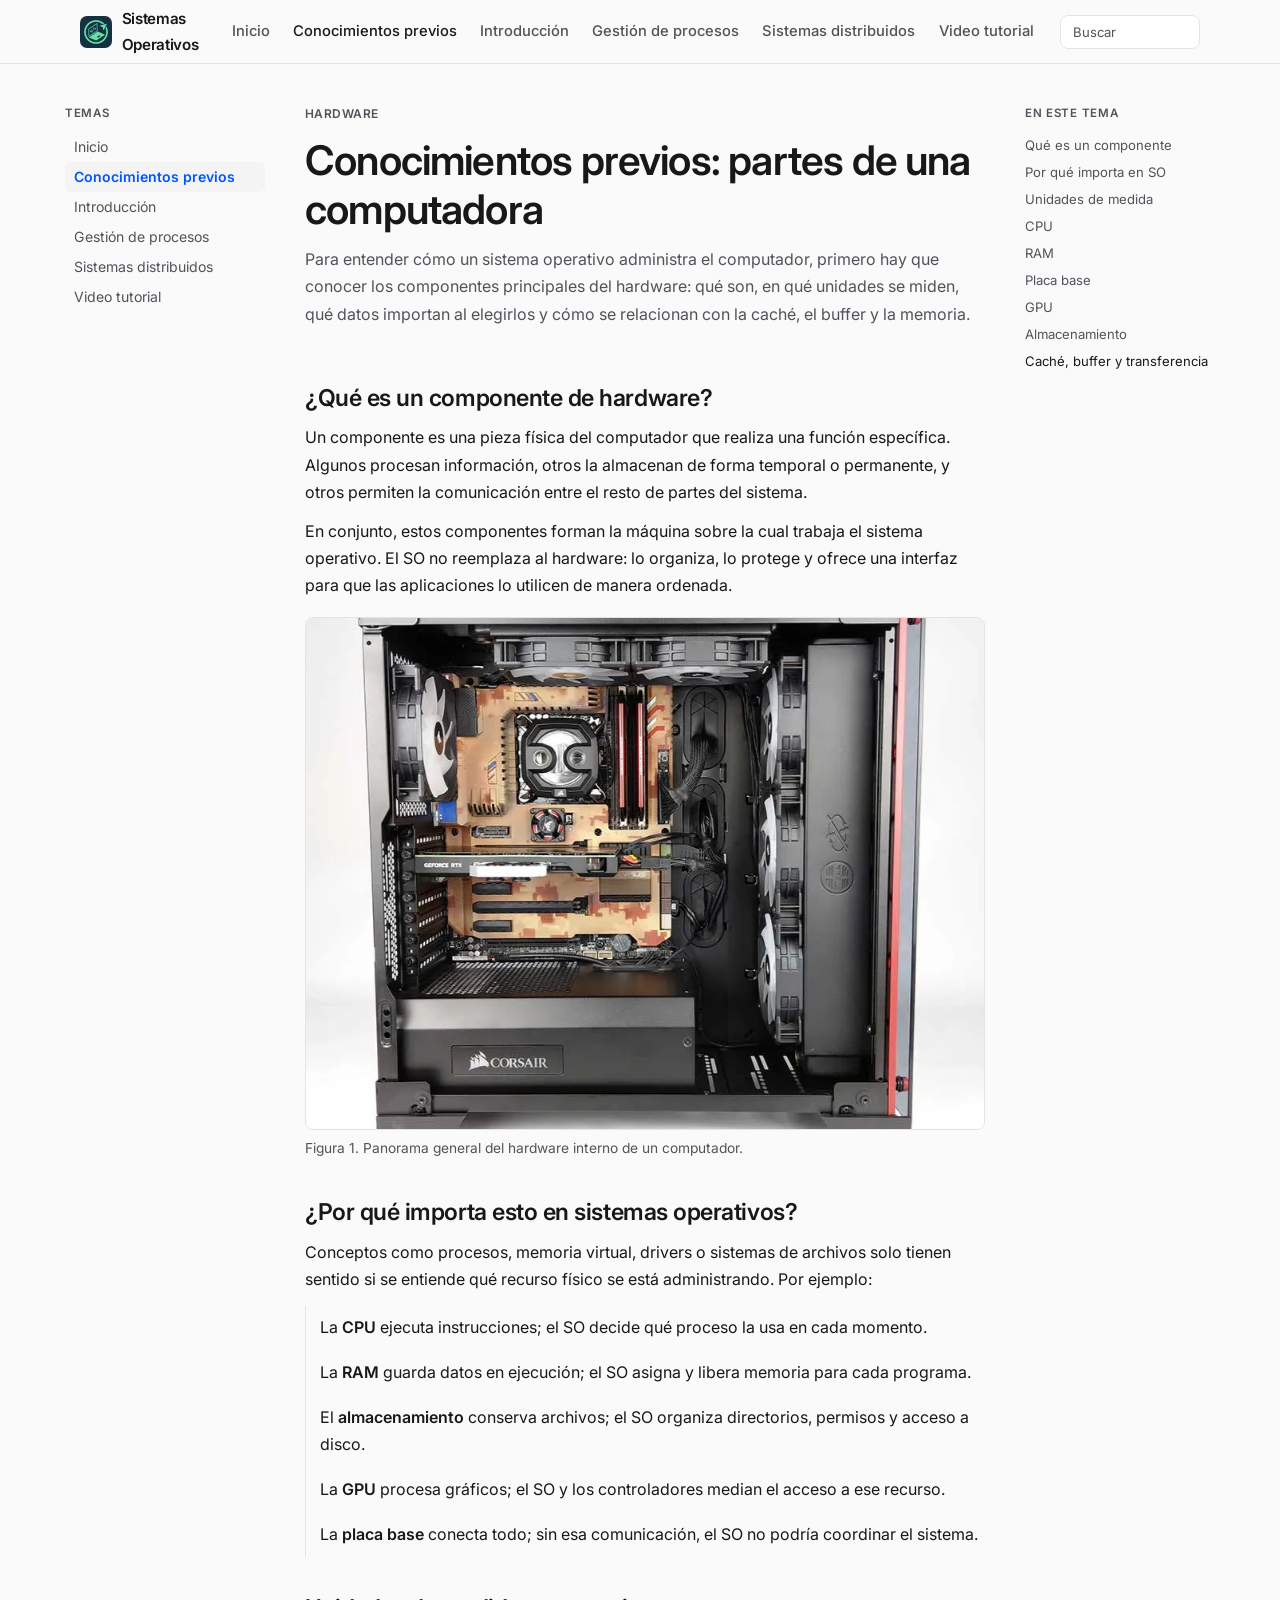
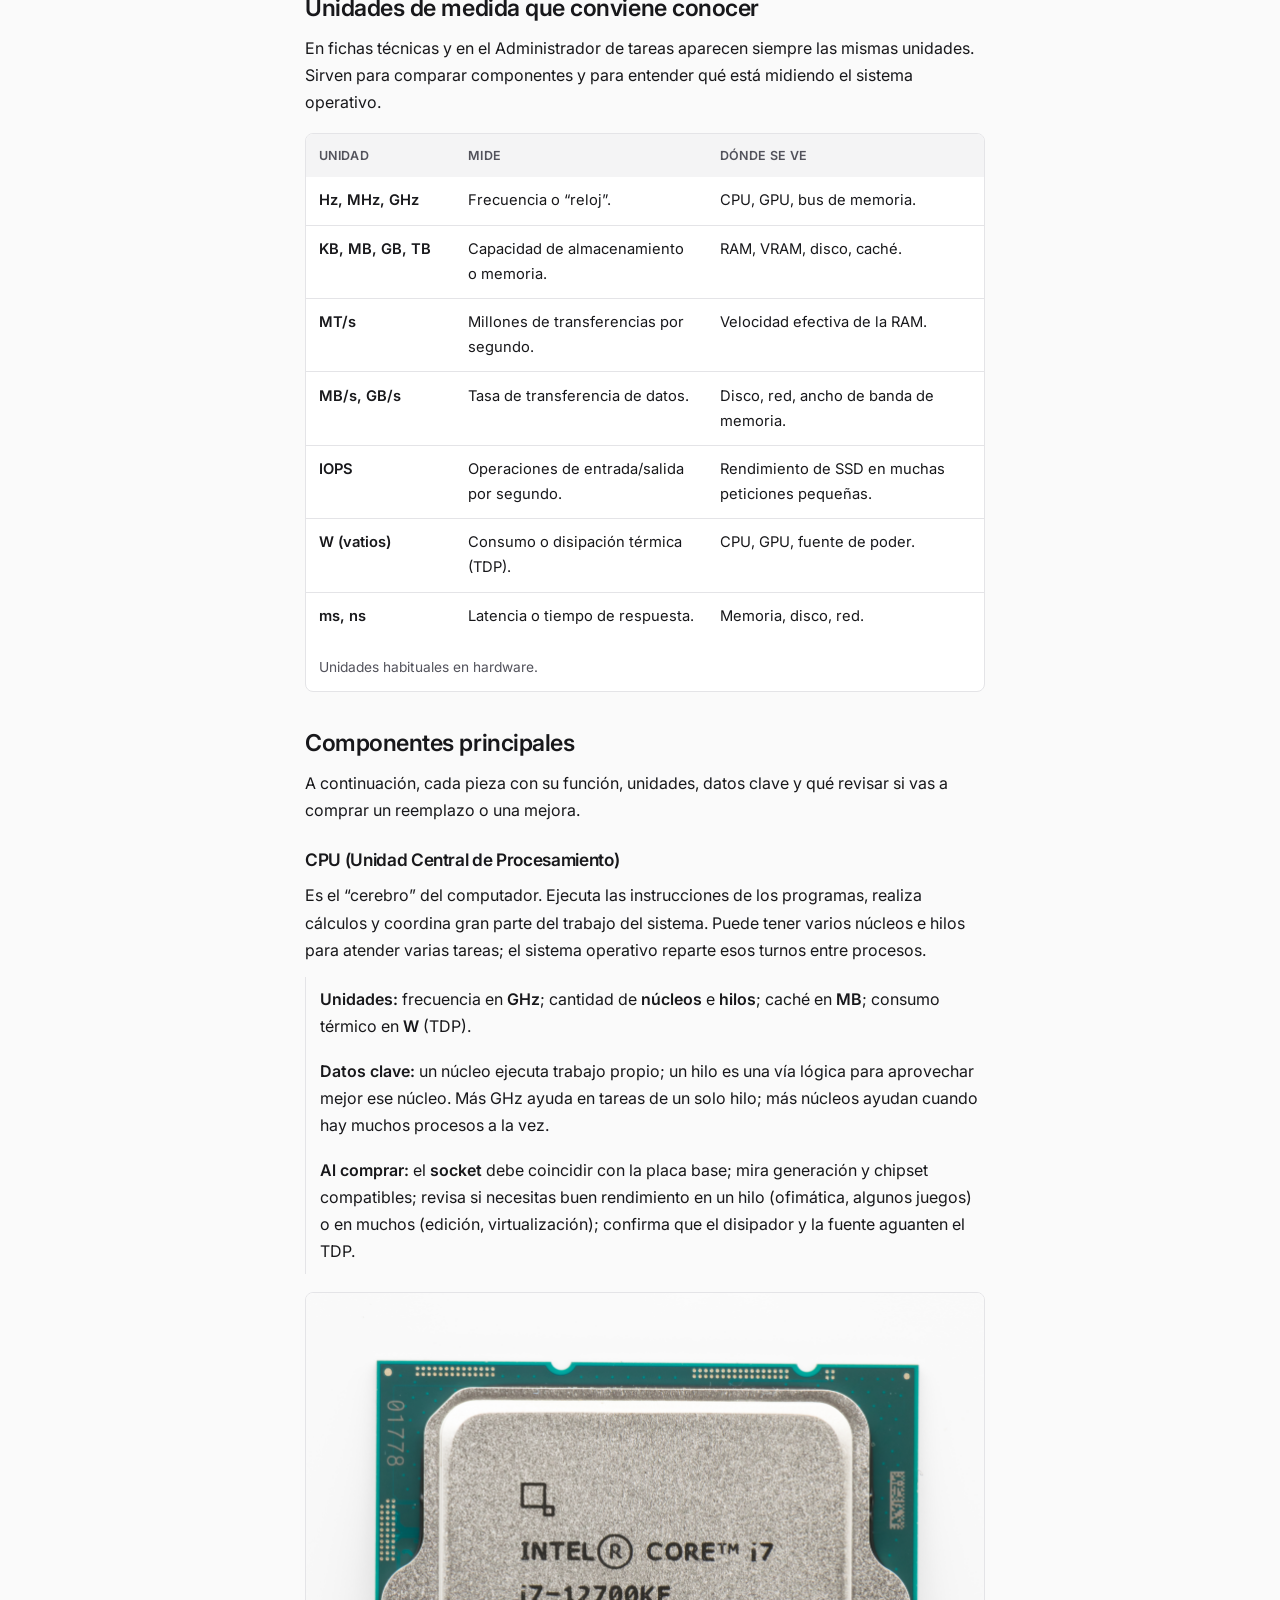
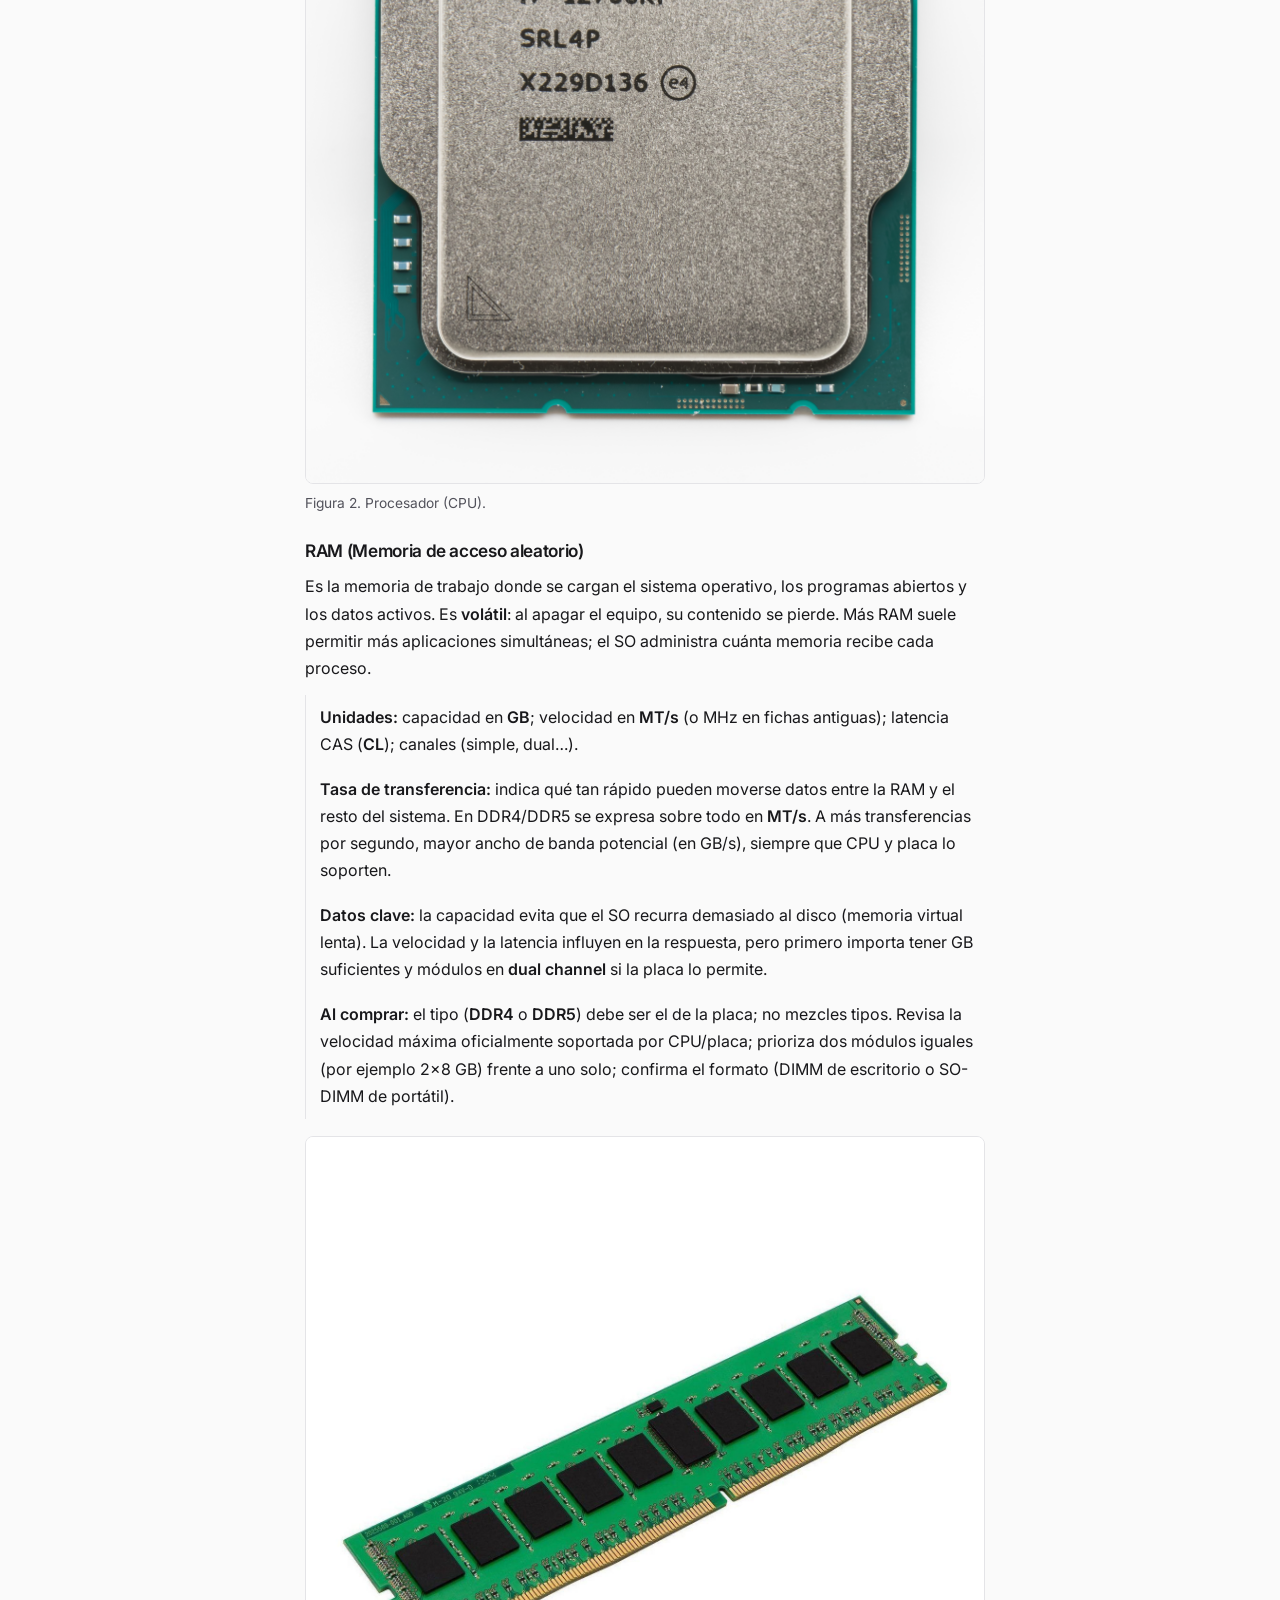
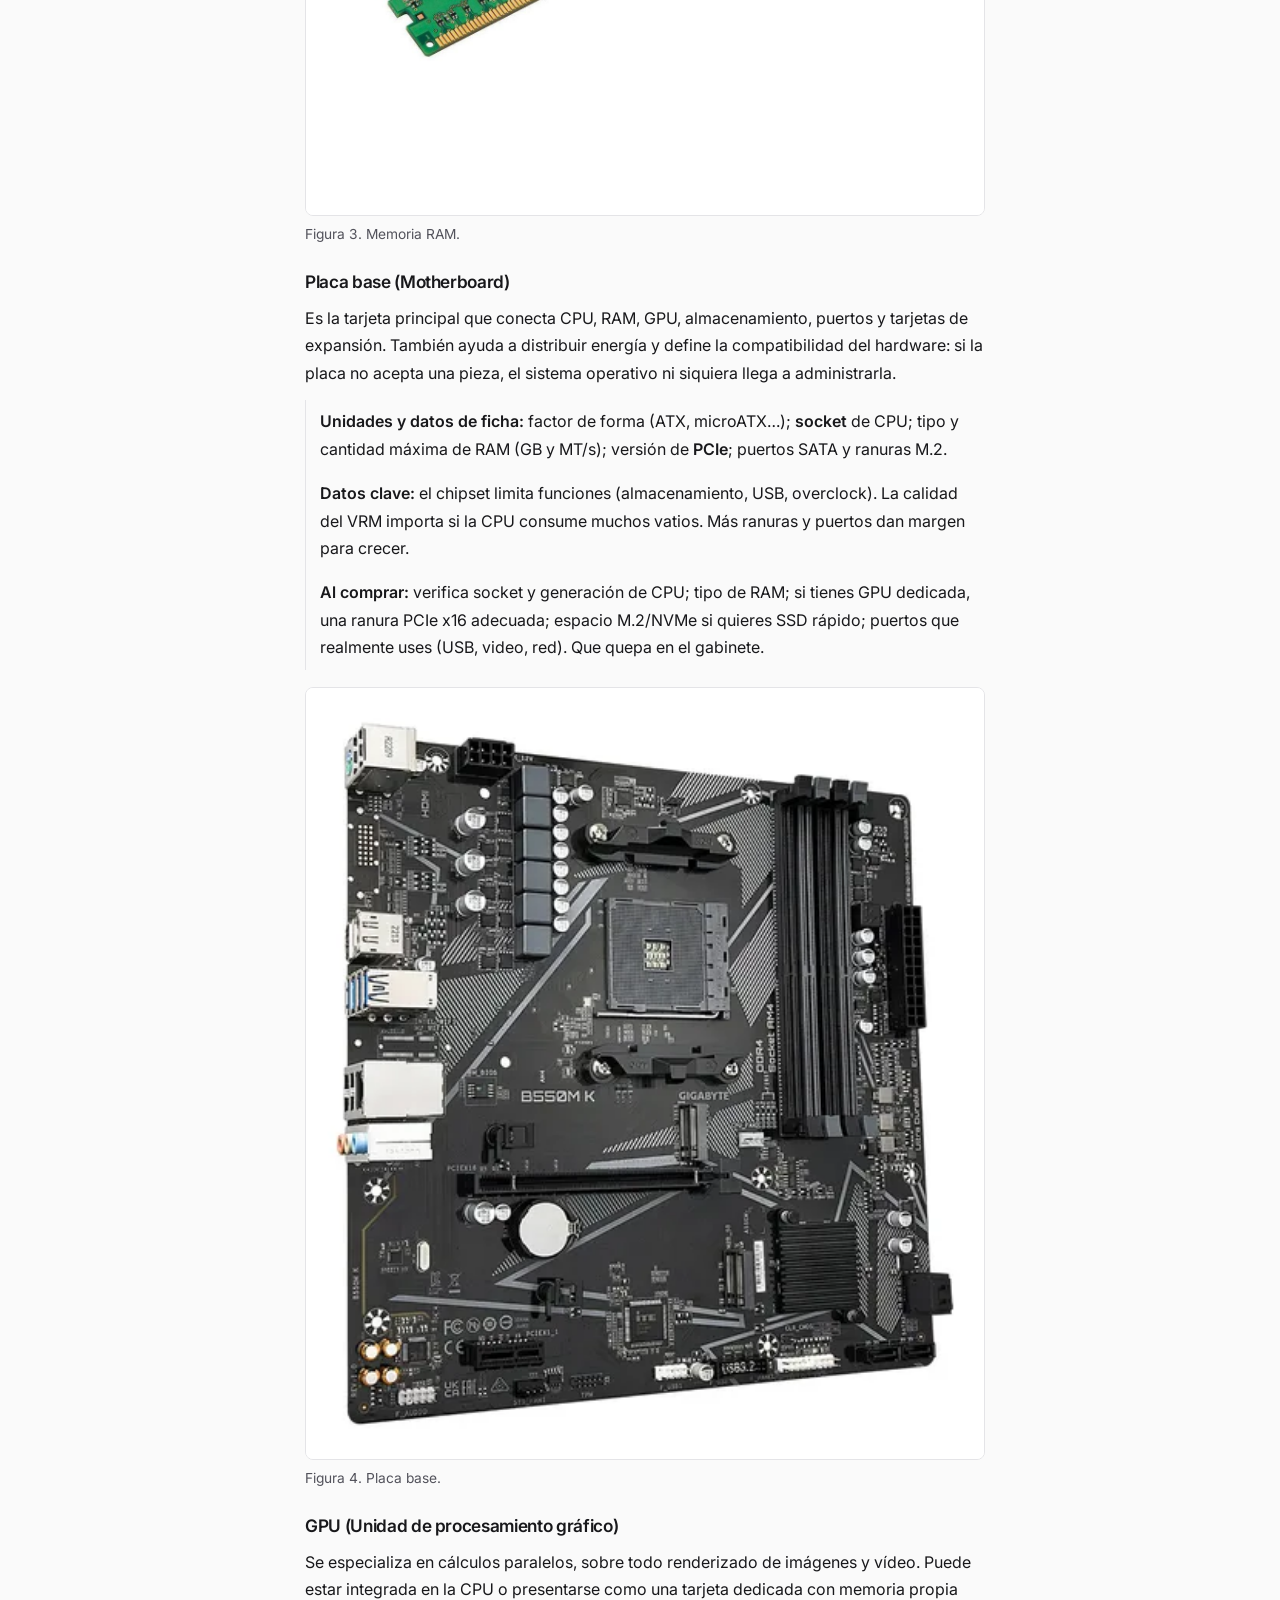
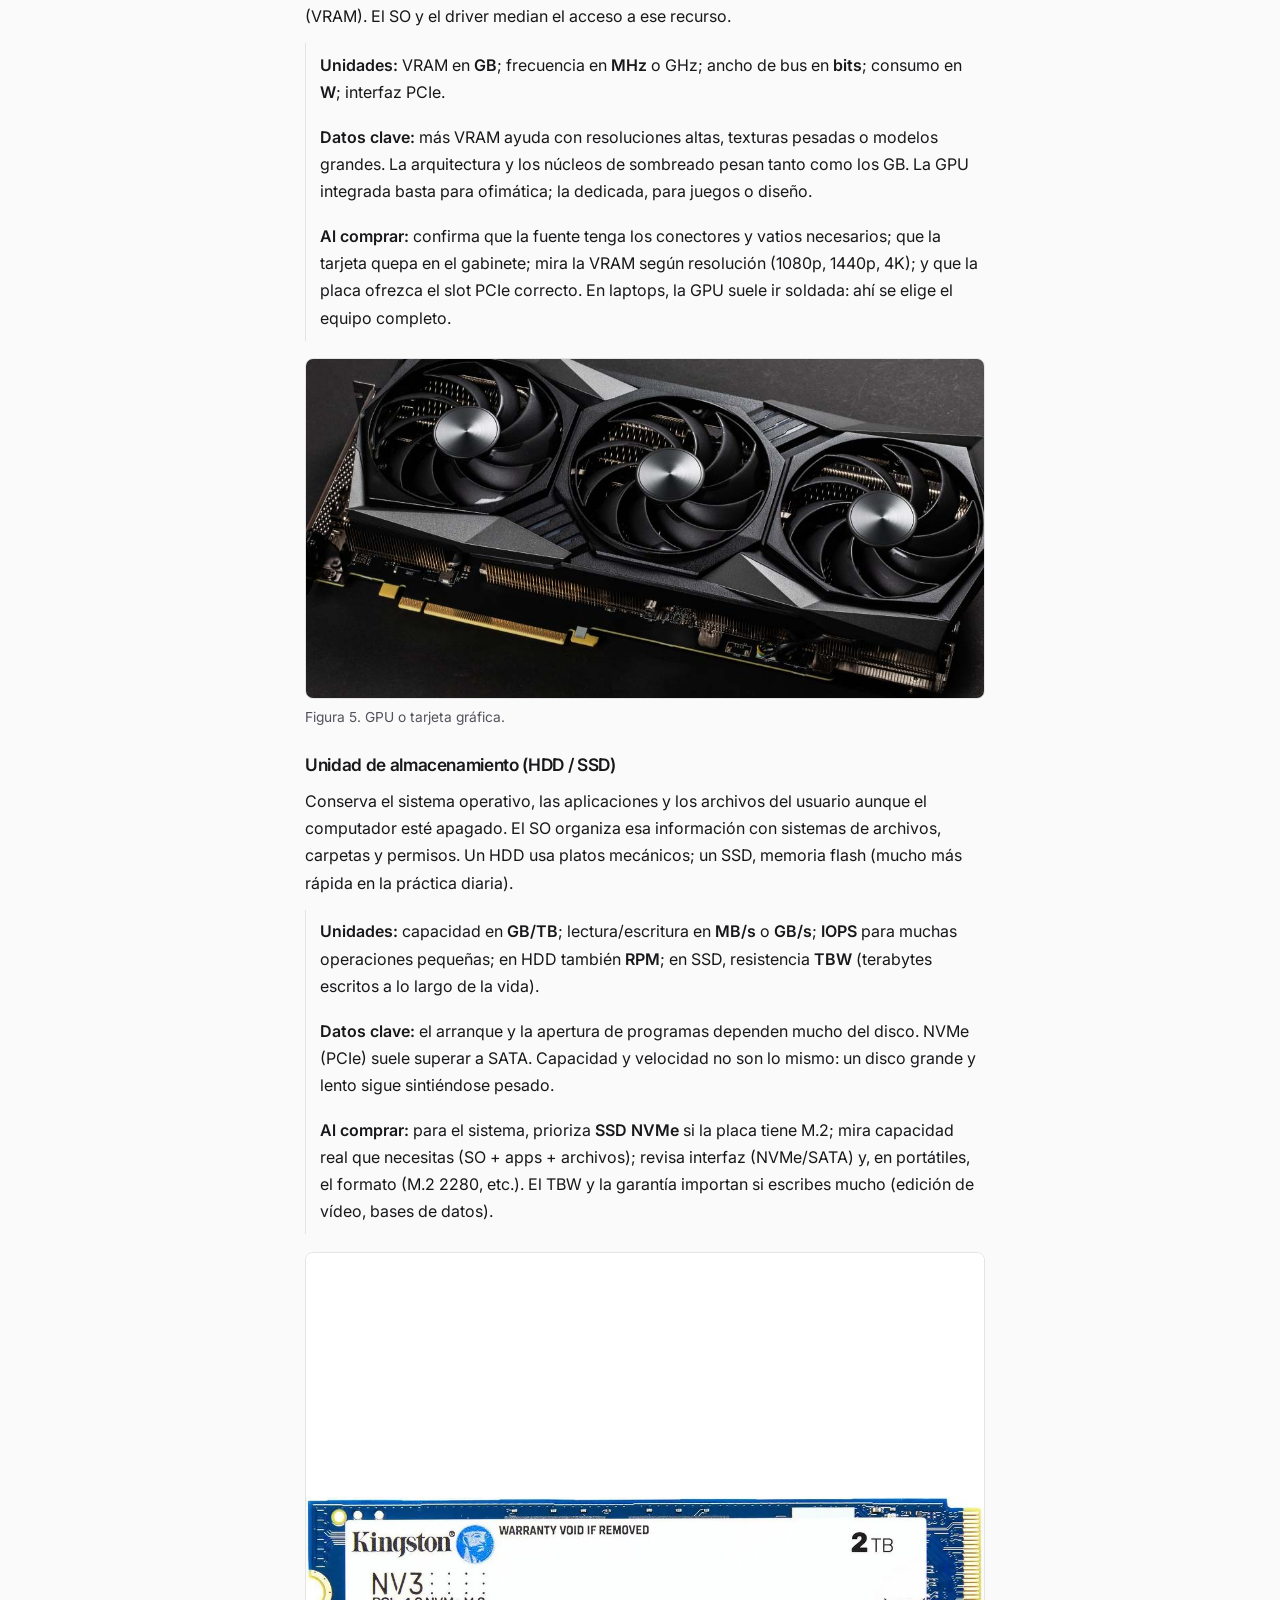
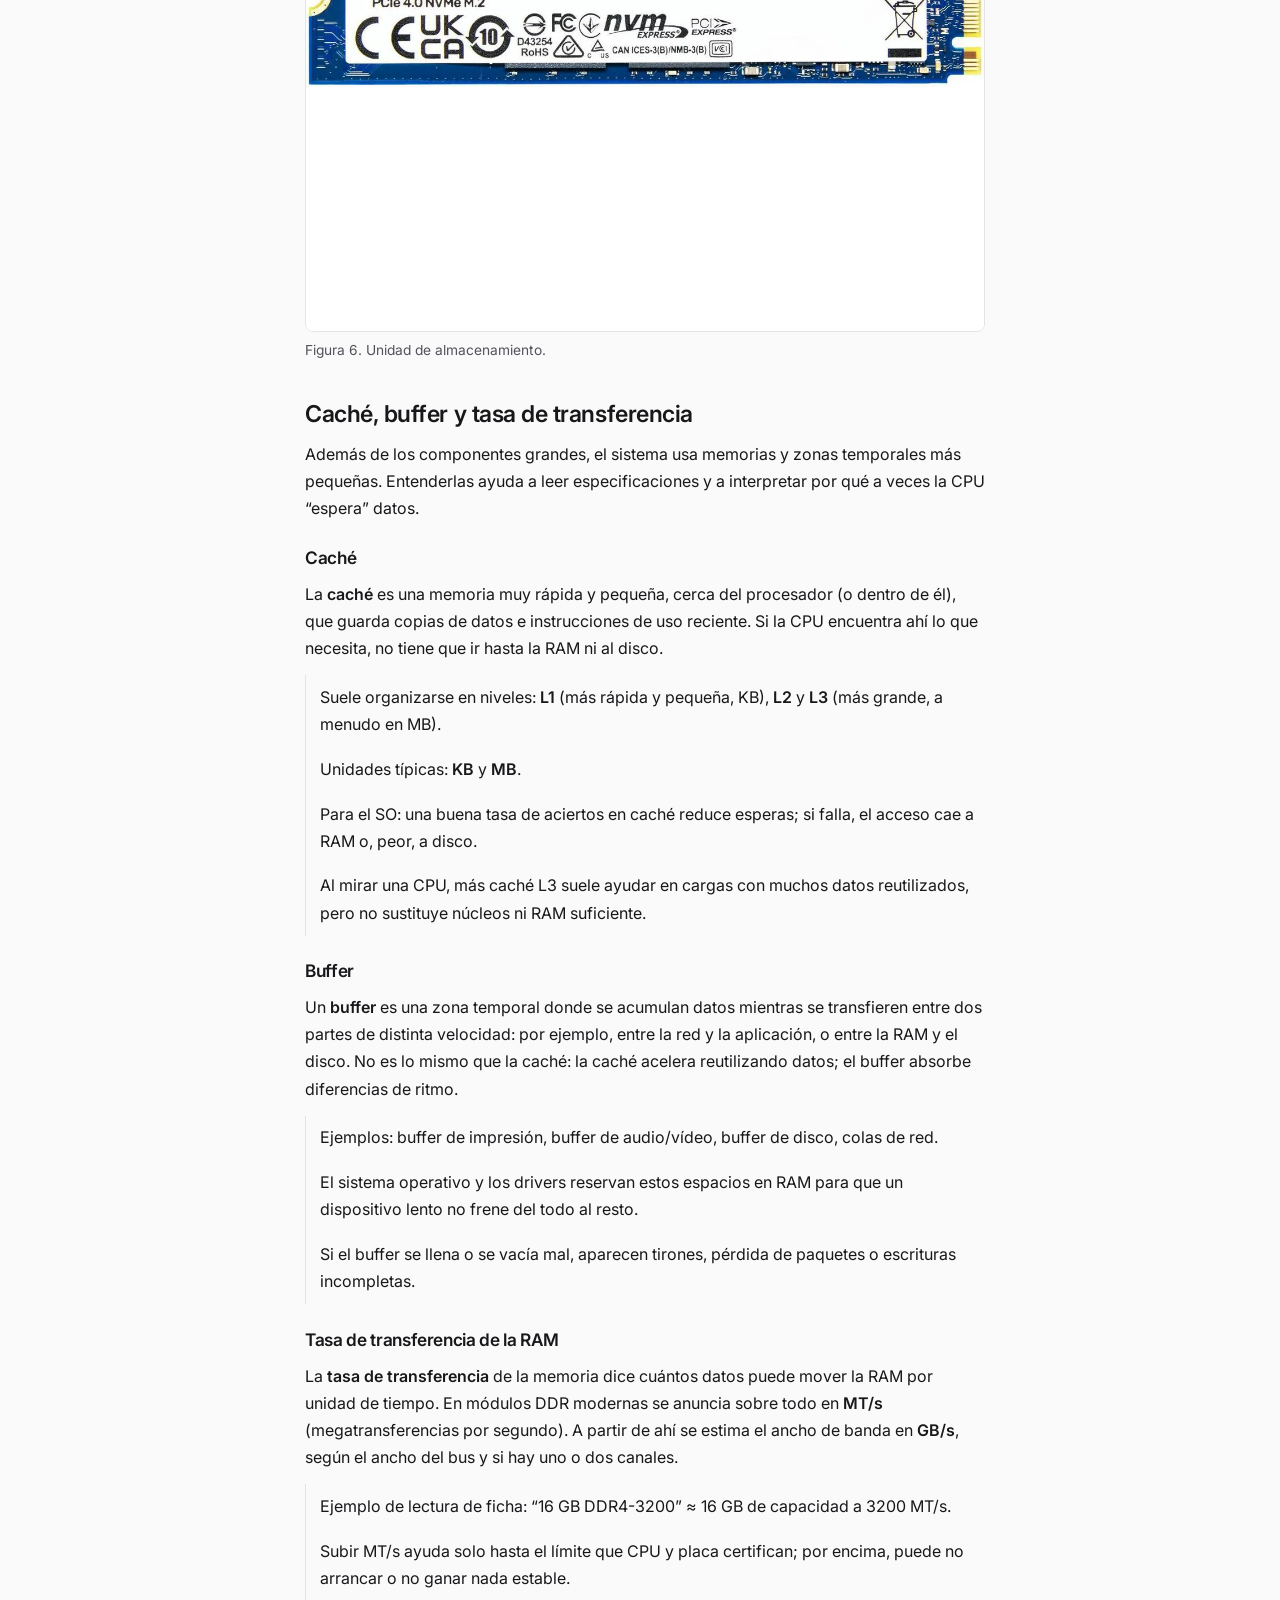
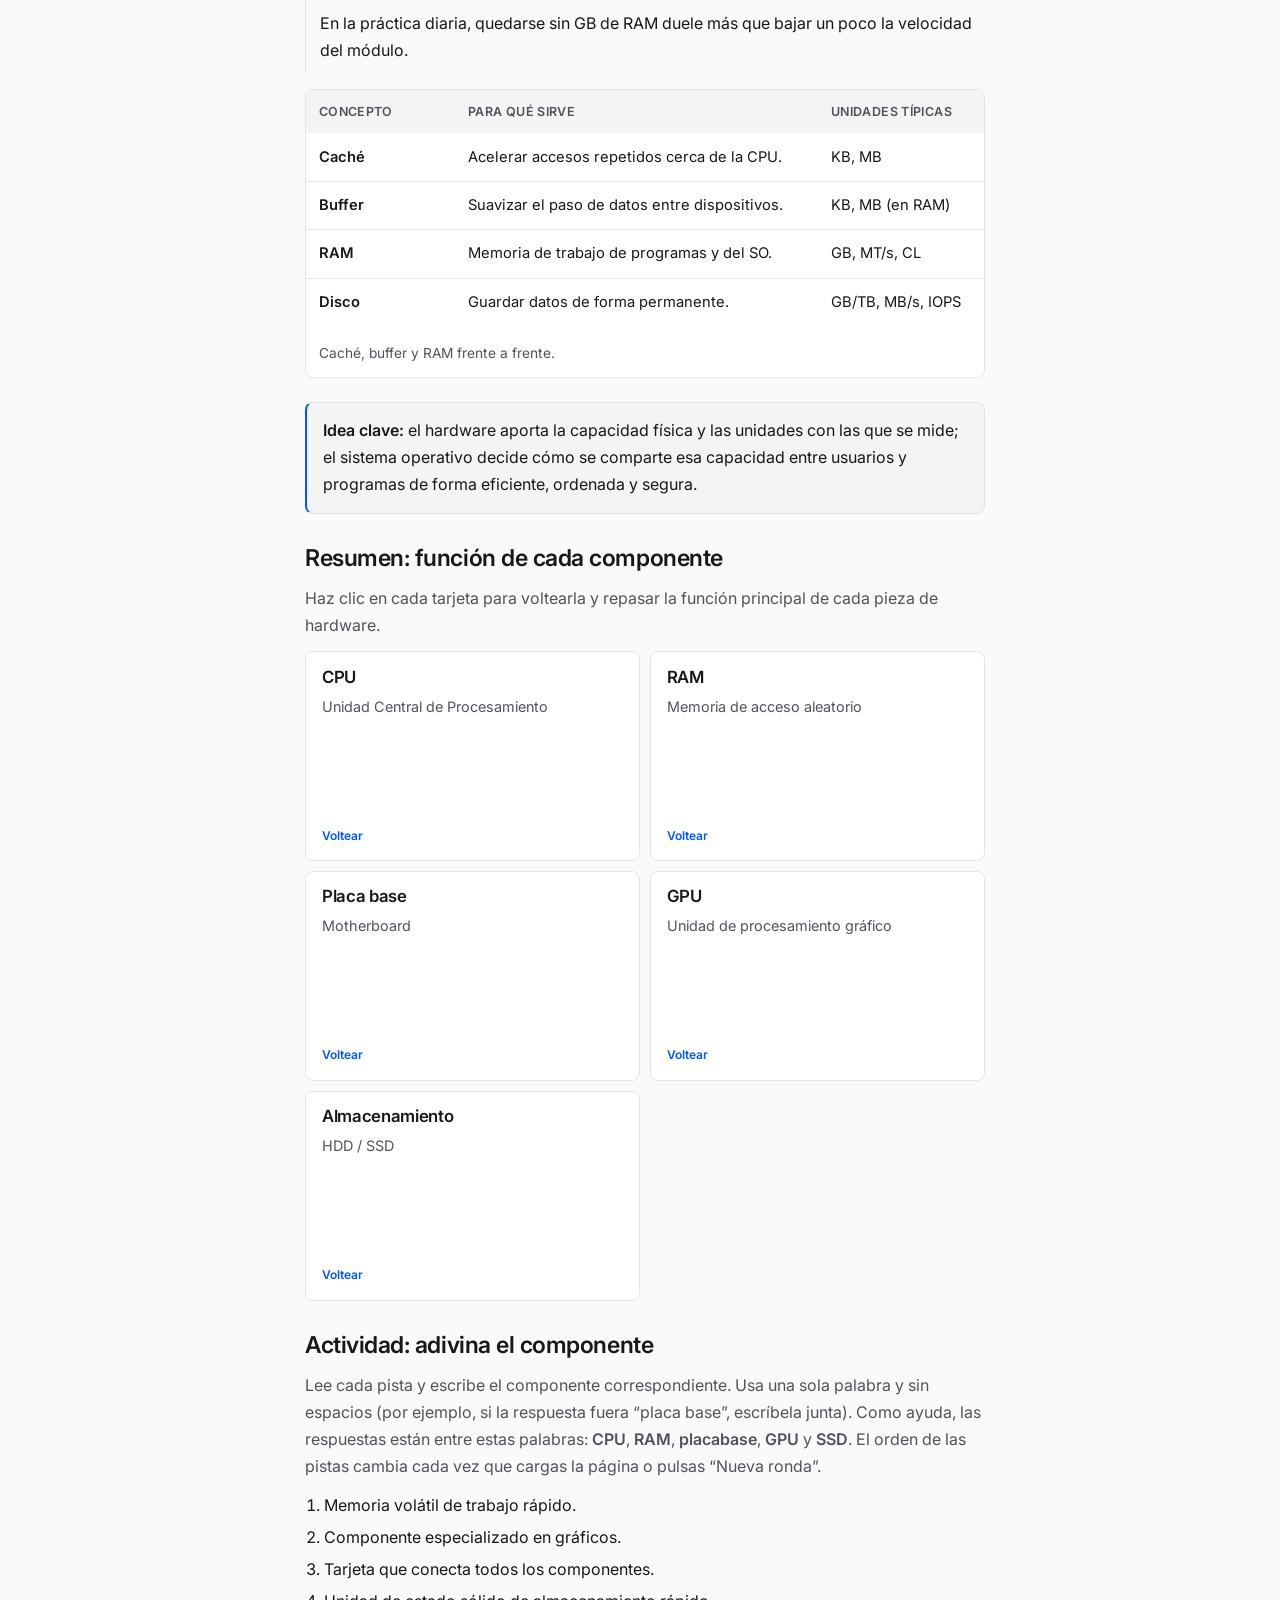
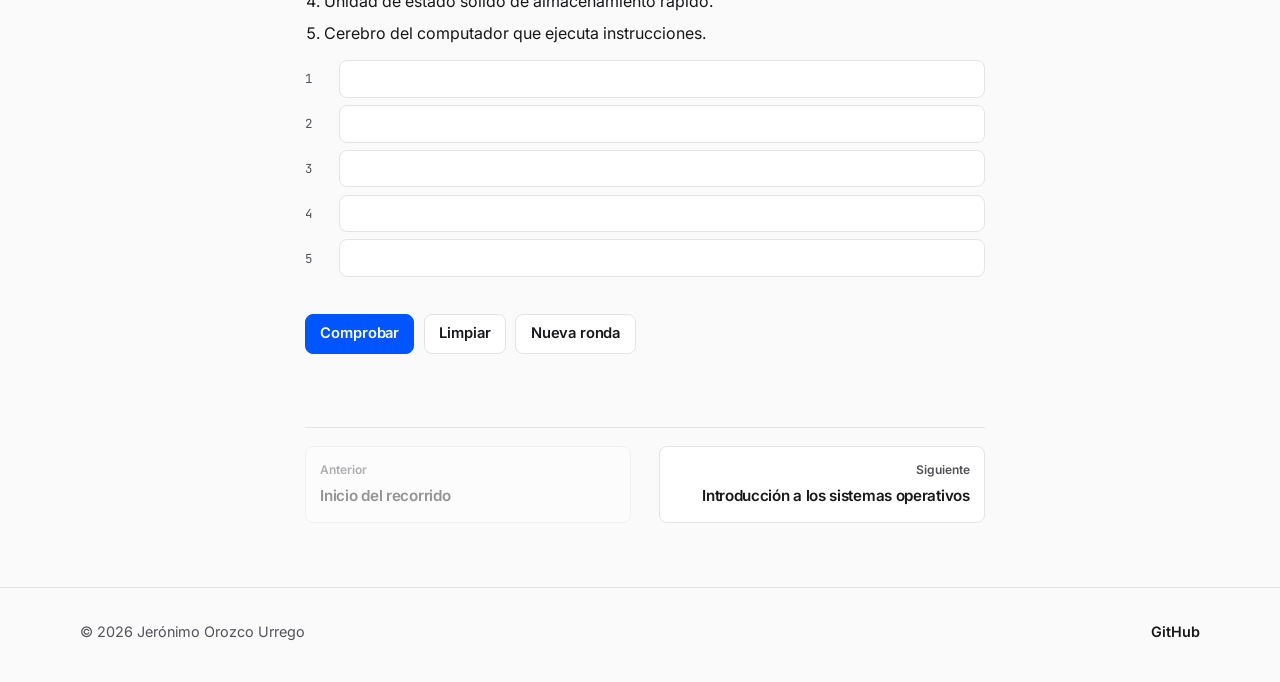
==== commit 95c2eaa8: "chore: agregar logo personal" ====
--- a/temas/conocimientos-previos.html
+++ b/temas/conocimientos-previos.html
@@ -4,6 +4,7 @@
     <meta charset="UTF-8" />
     <meta name="viewport" content="width=device-width, initial-scale=1.0" />
     <title>Conocimientos previos | Sistemas Operativos</title>
+    <link rel="icon" href="../img/logo.png" type="image/png" />
     <meta
       name="description"
       content="Componentes de una computadora: unidades de medida, caché, buffer, tasa de transferencia de RAM y criterios al comprar hardware."
@@ -14,13 +15,19 @@
       href="https://fonts.googleapis.com/css2?family=Inter:wght@400;500;600;700&family=JetBrains+Mono:wght@400;500&display=swap"
       rel="stylesheet"
     />
-    <link rel="stylesheet" href="../css/styles.css?v=20261117g" />
+    <link rel="stylesheet" href="../css/styles.css?v=20261119a" />
   </head>
   <body data-root="../">
     <header class="site-header">
       <div class="nav-bar">
         <a class="brand" href="../index.html">
-          <span class="brand-mark">SO</span>
+          <img
+            class="brand-mark"
+            src="../img/logo.png"
+            alt=""
+            width="32"
+            height="32"
+          />
           Sistemas Operativos
         </a>
 
--- a/css/styles.css
+++ b/css/styles.css
@@ -147,16 +147,11 @@
 }
 
 .brand-mark {
-  width: 28px;
-  height: 28px;
-  display: grid;
-  place-items: center;
-  background: var(--ink);
-  color: #fff;
-  border-radius: 6px;
-  font-size: 0.68rem;
-  font-weight: 700;
-  letter-spacing: 0;
+  width: 32px;
+  height: 32px;
+  flex-shrink: 0;
+  border-radius: 7px;
+  object-fit: cover;
 }
 
 .nav-links {
@@ -990,23 +985,6 @@
   background: #fff;
 }
 
-.media-frame .placeholder-label,
-.video-placeholder {
-  margin: 0;
-  padding: 0.8rem 0.9rem;
-  color: var(--muted);
-  font-size: 0.86rem;
-}
-
-.media-frame .placeholder-label {
-  display: none;
-}
-
-.media-frame.is-empty .placeholder-label,
-.video-frame.is-empty .video-placeholder {
-  display: block;
-}
-
 .video-frame {
   background: var(--code);
   aspect-ratio: 16 / 9;
@@ -1023,7 +1001,10 @@
 
 .video-placeholder {
   display: none;
+  margin: 0;
+  padding: 0.8rem 0.9rem;
   color: #e4e4e7;
+  font-size: 0.86rem;
 }
 
 .video-frame.is-empty .video-placeholder {
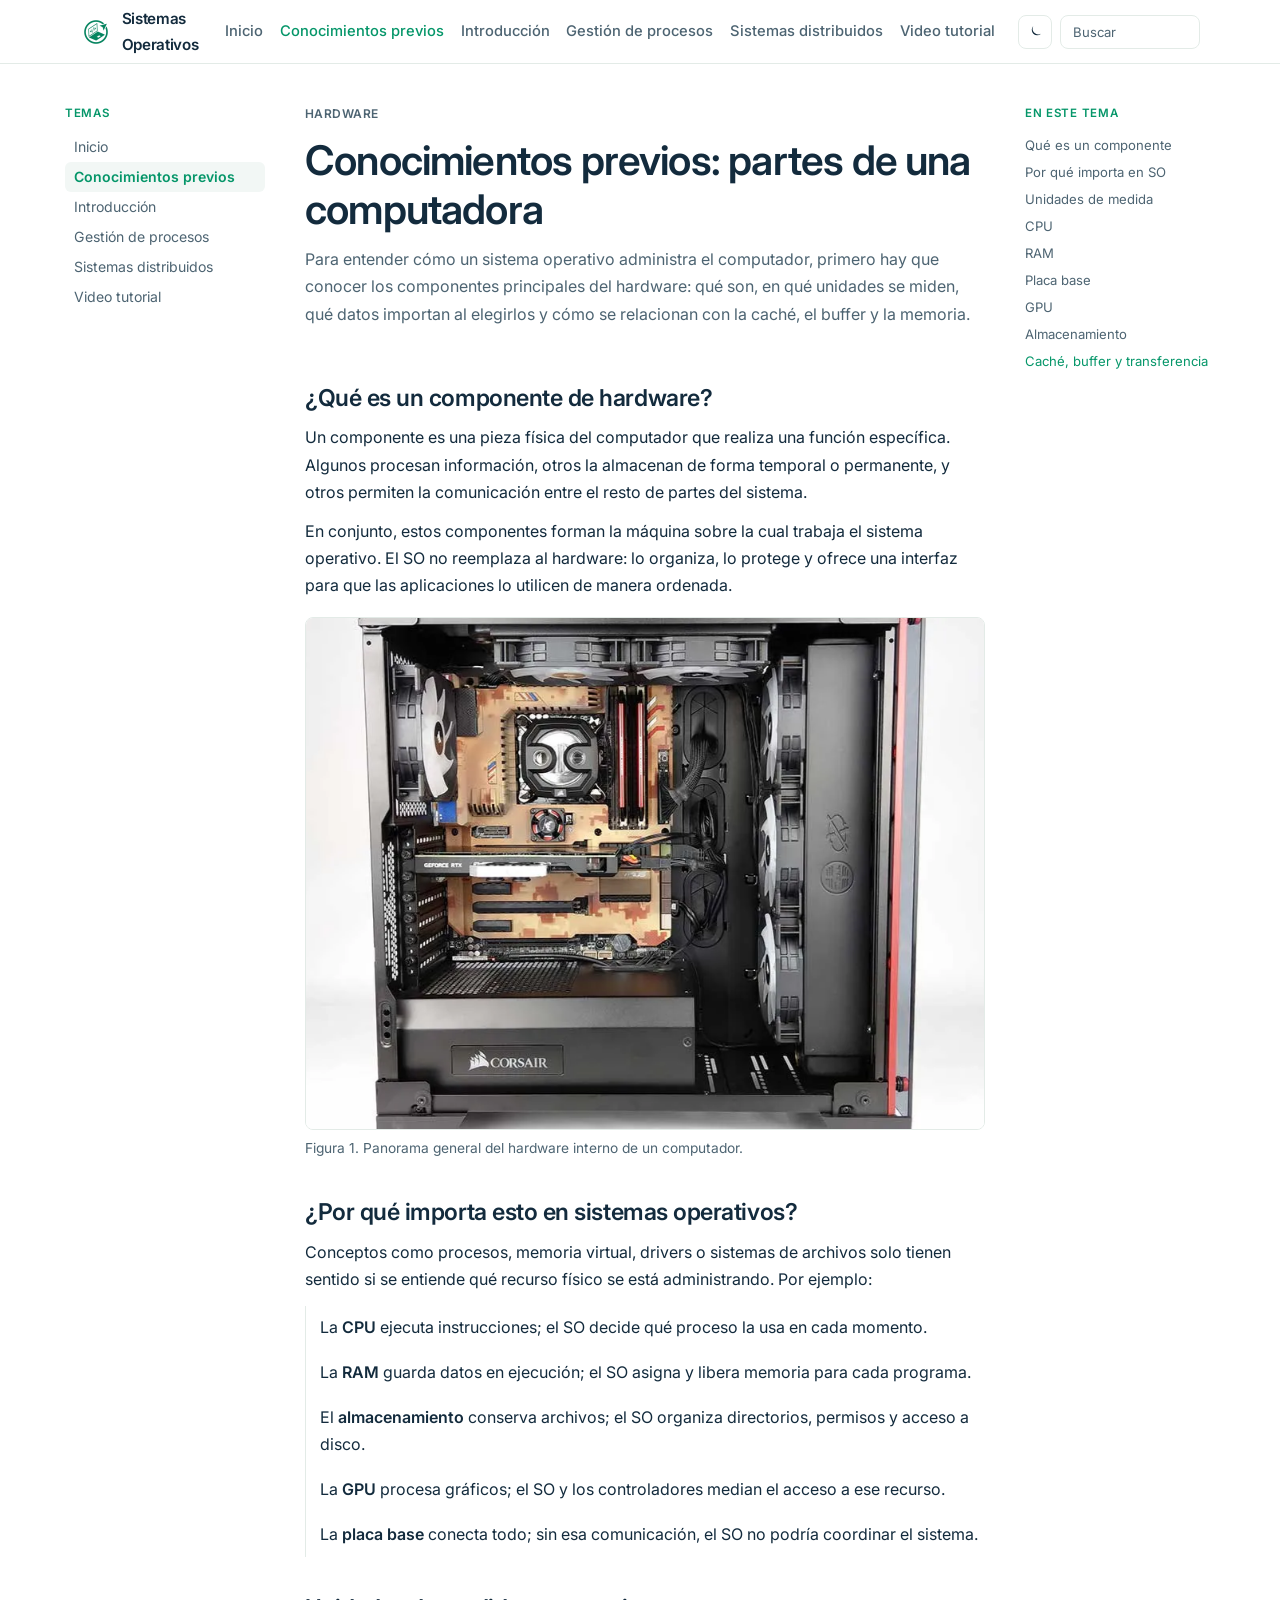
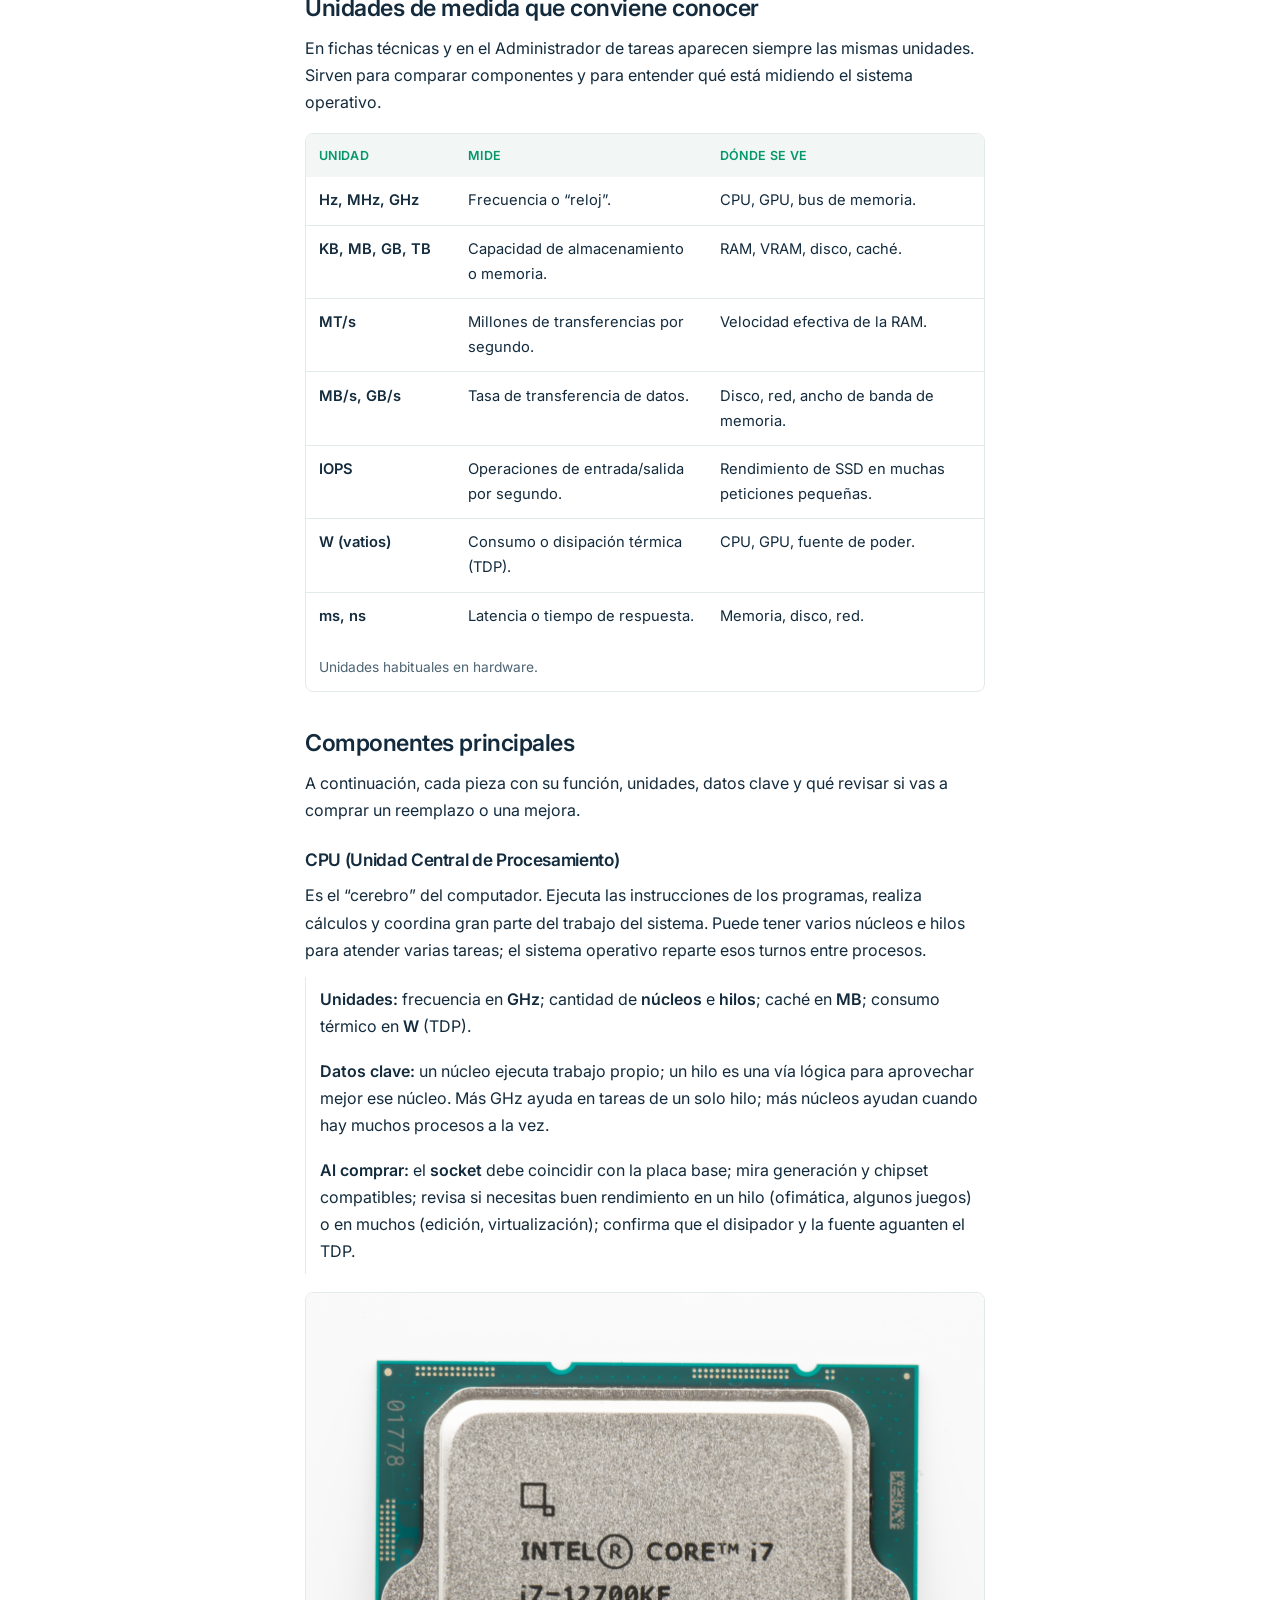
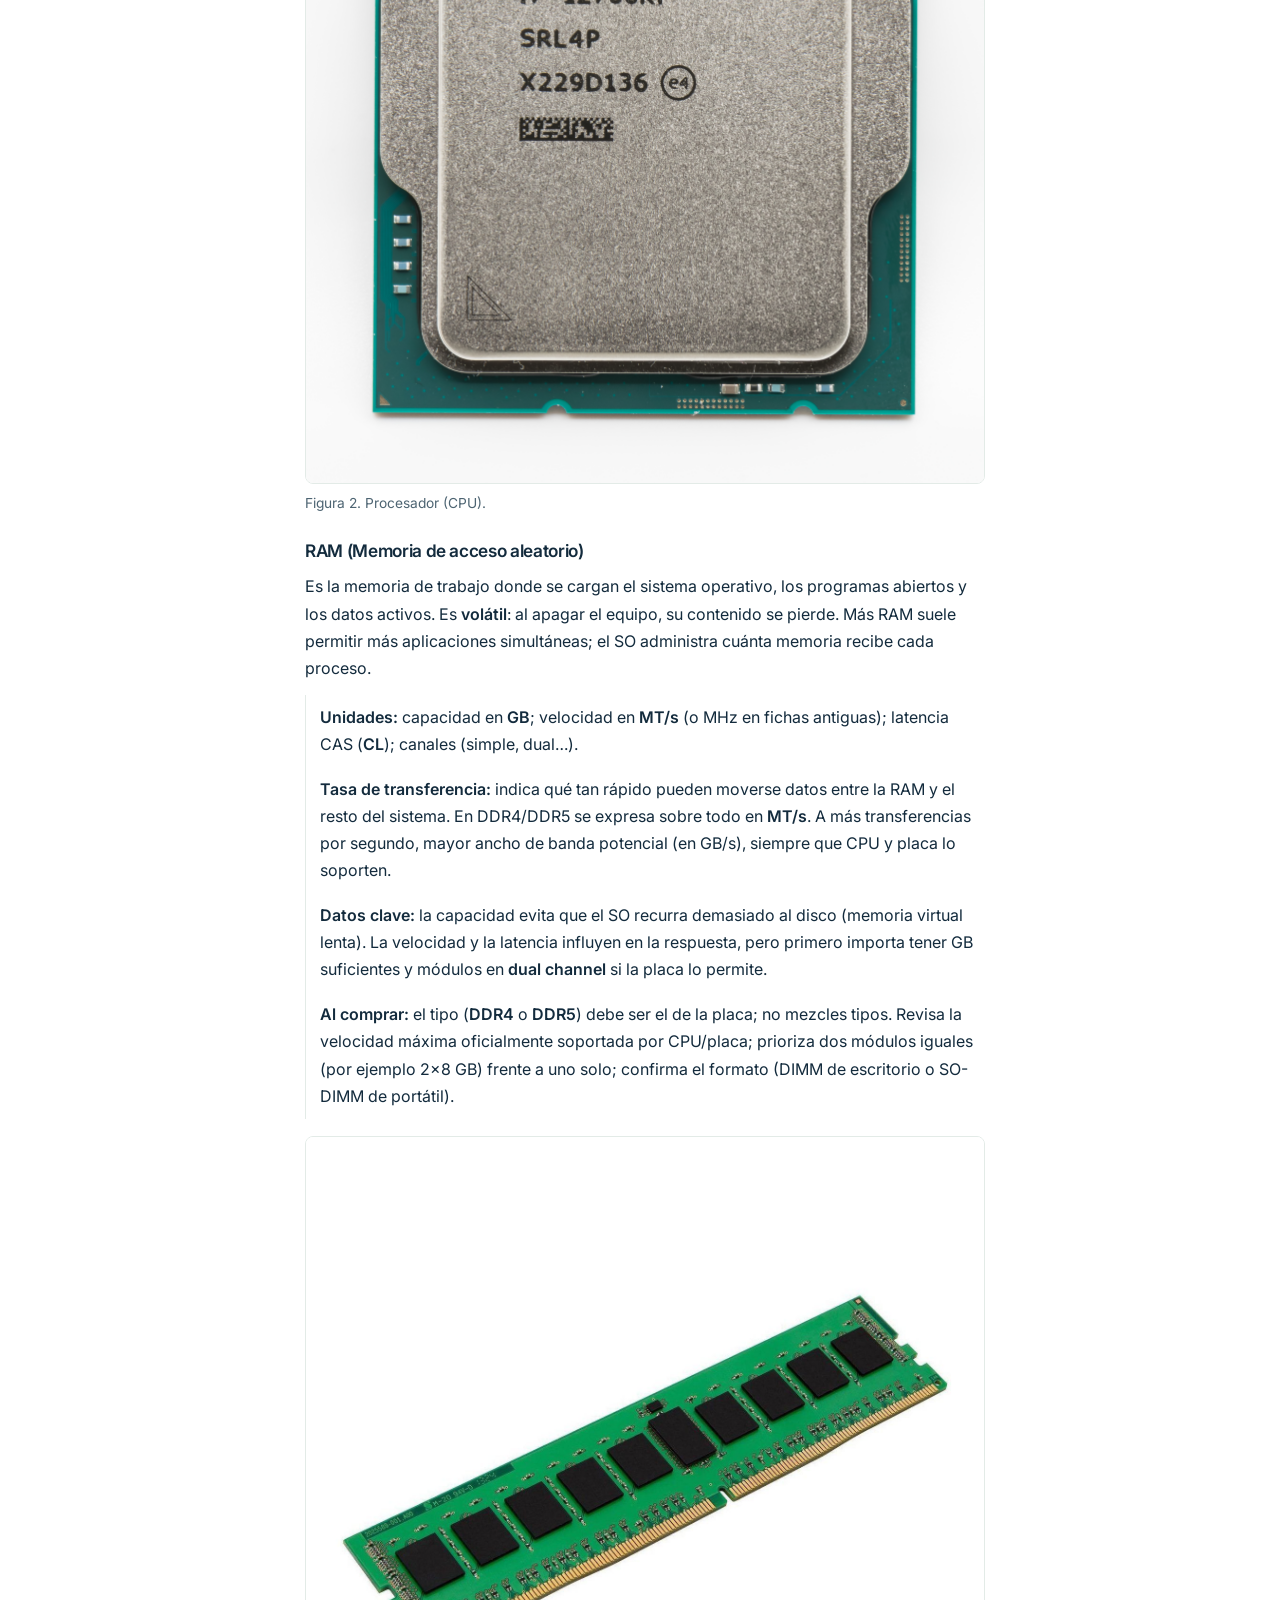
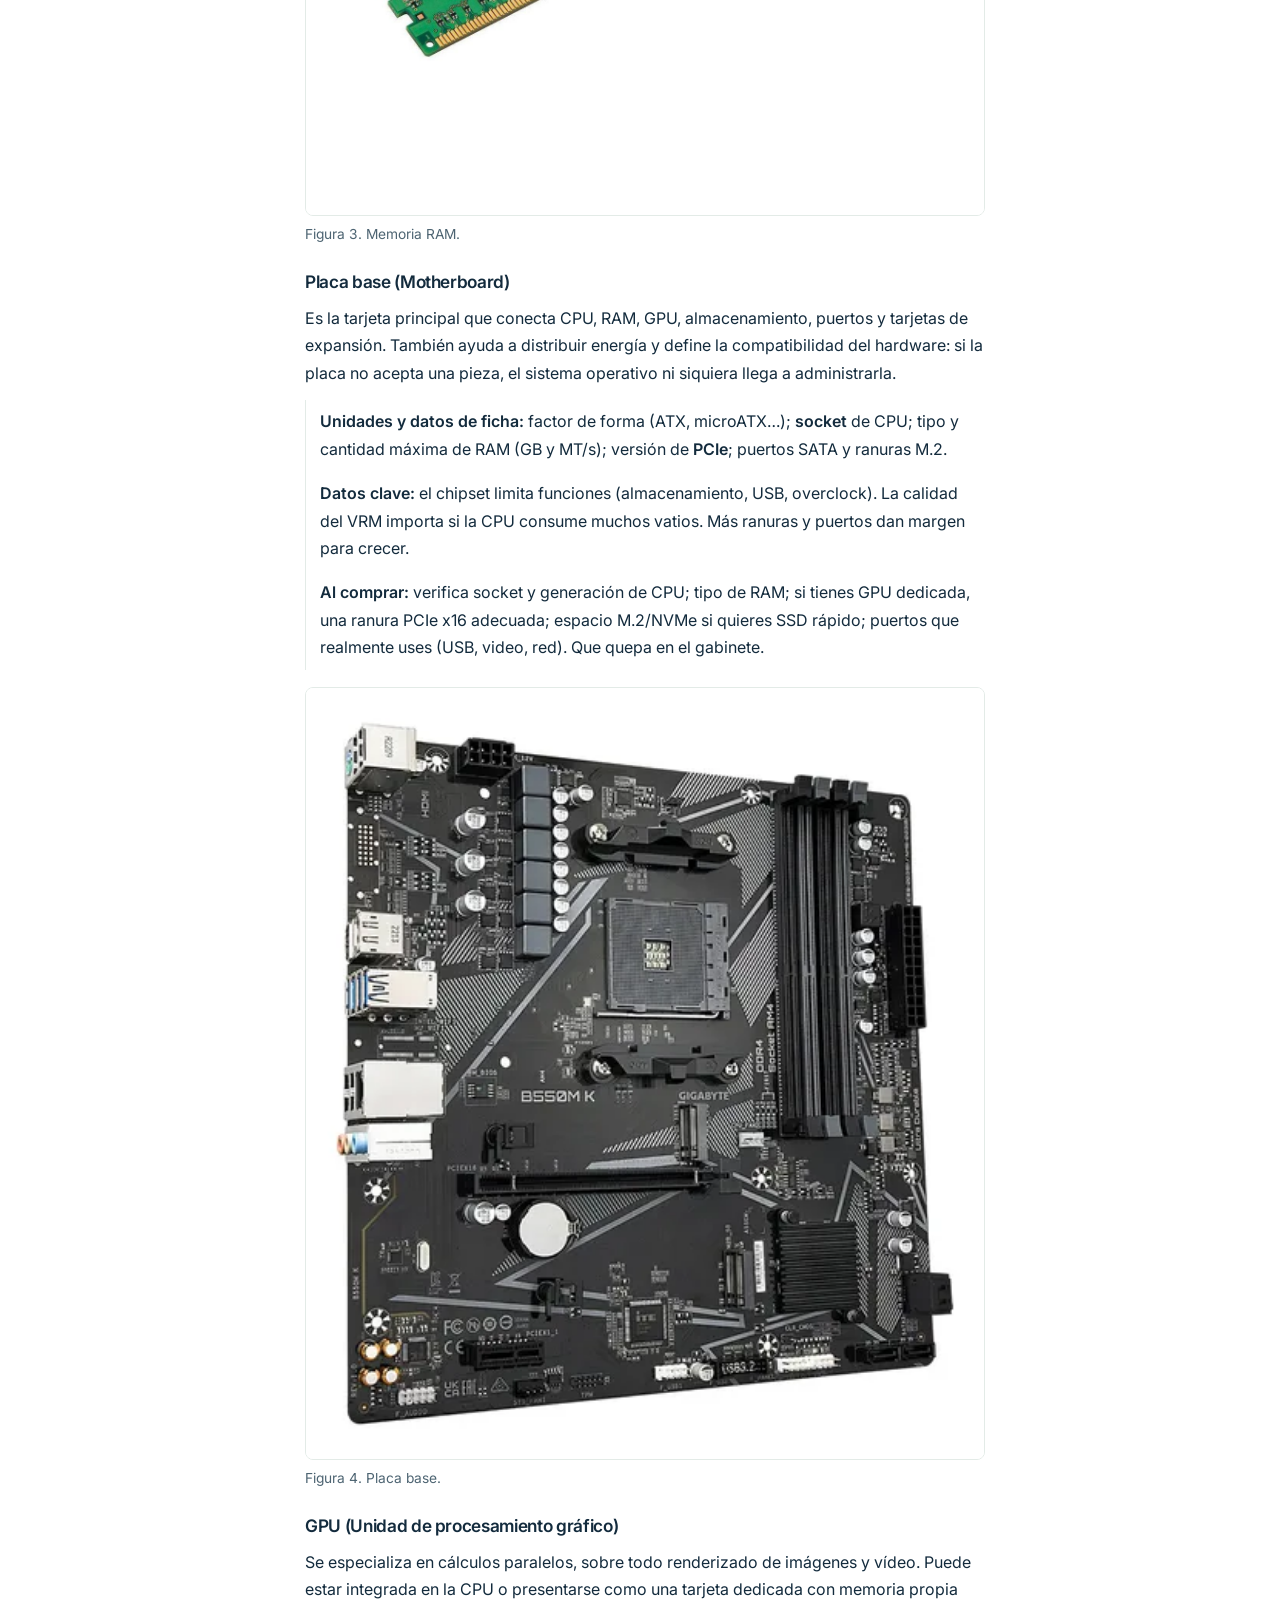
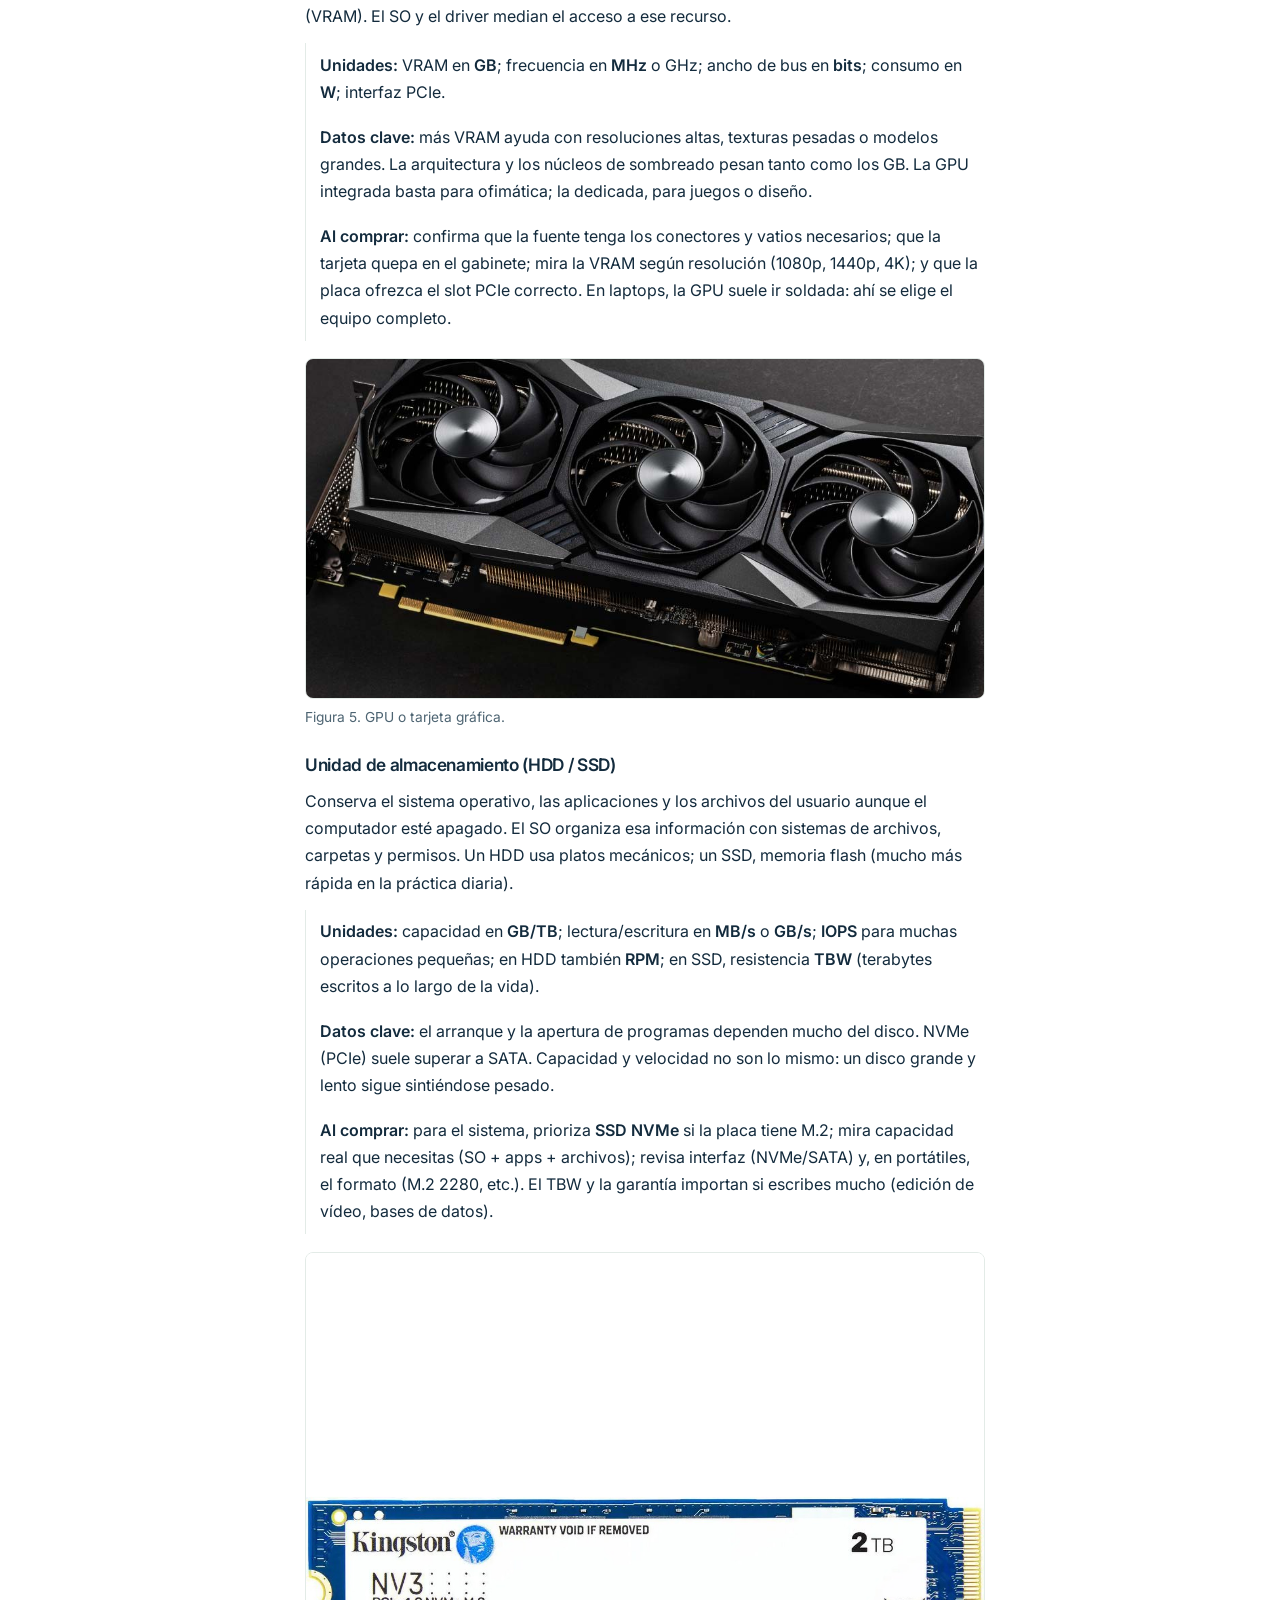
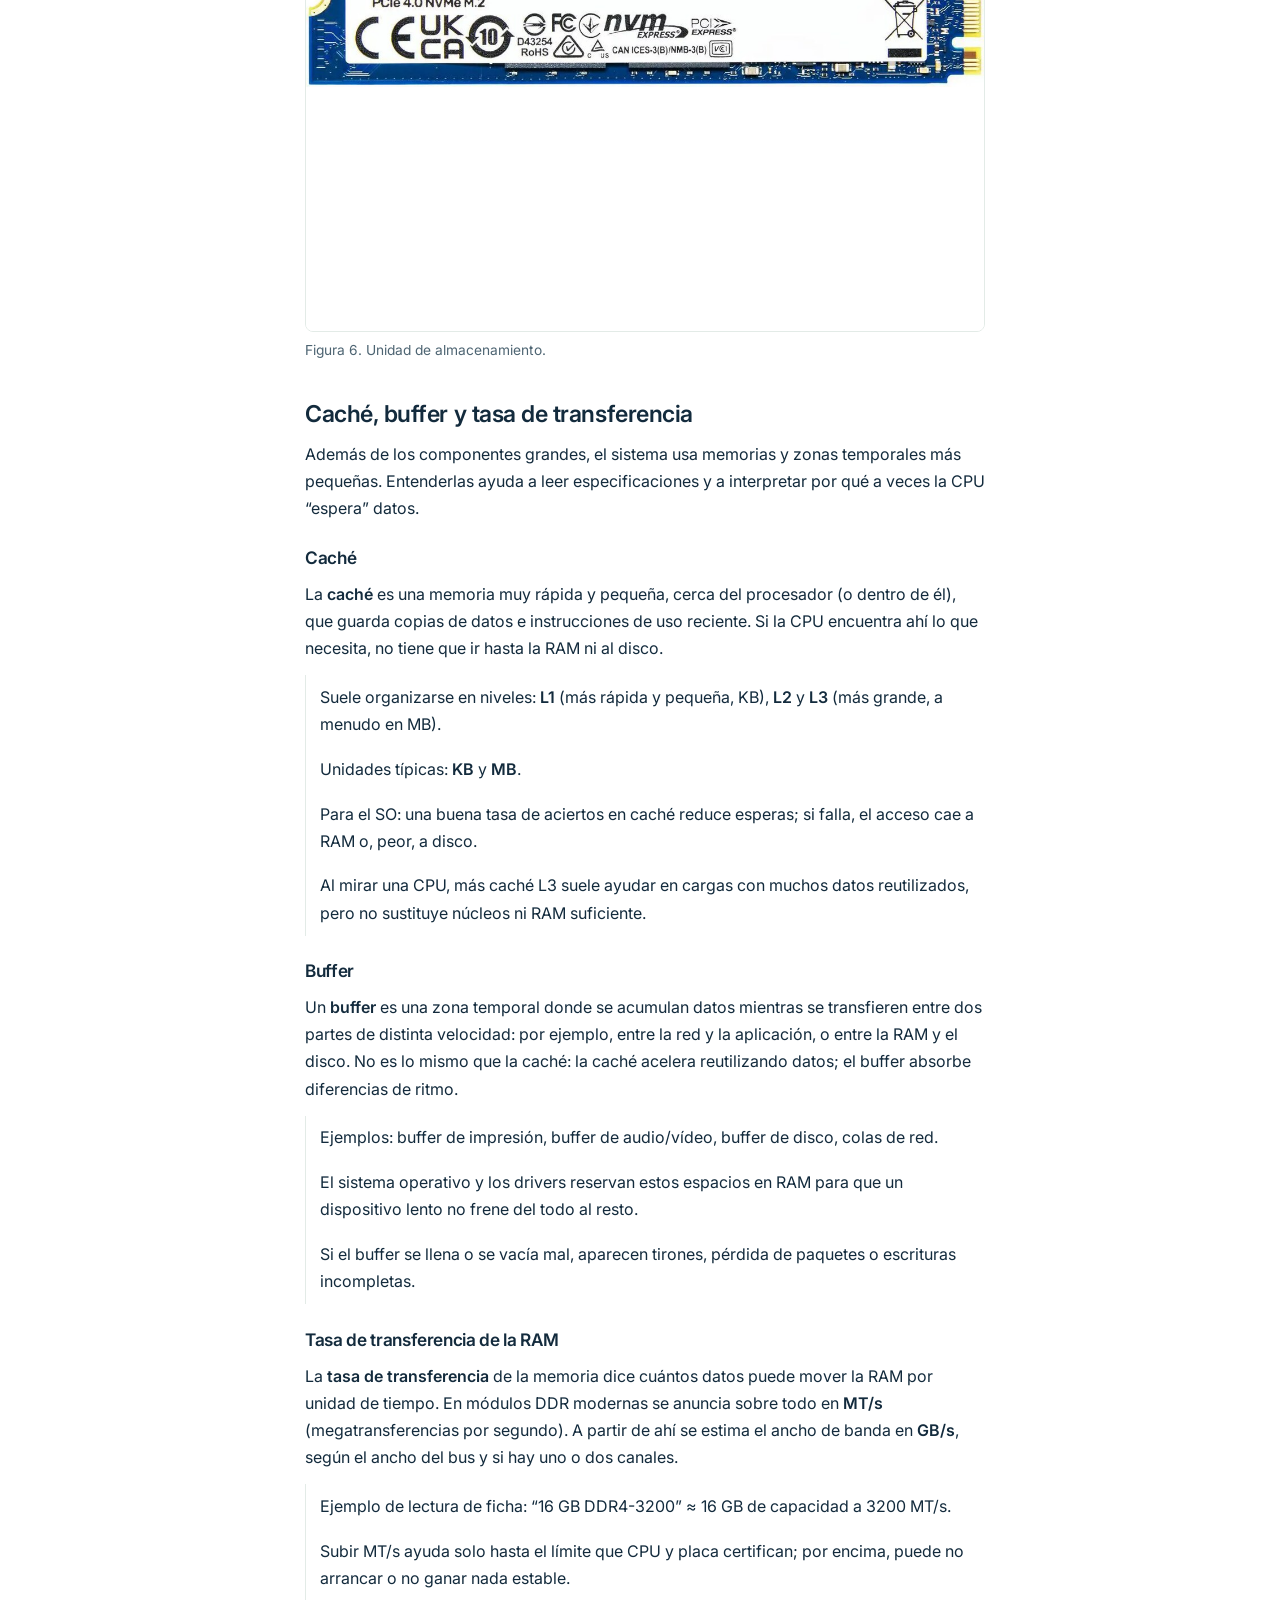
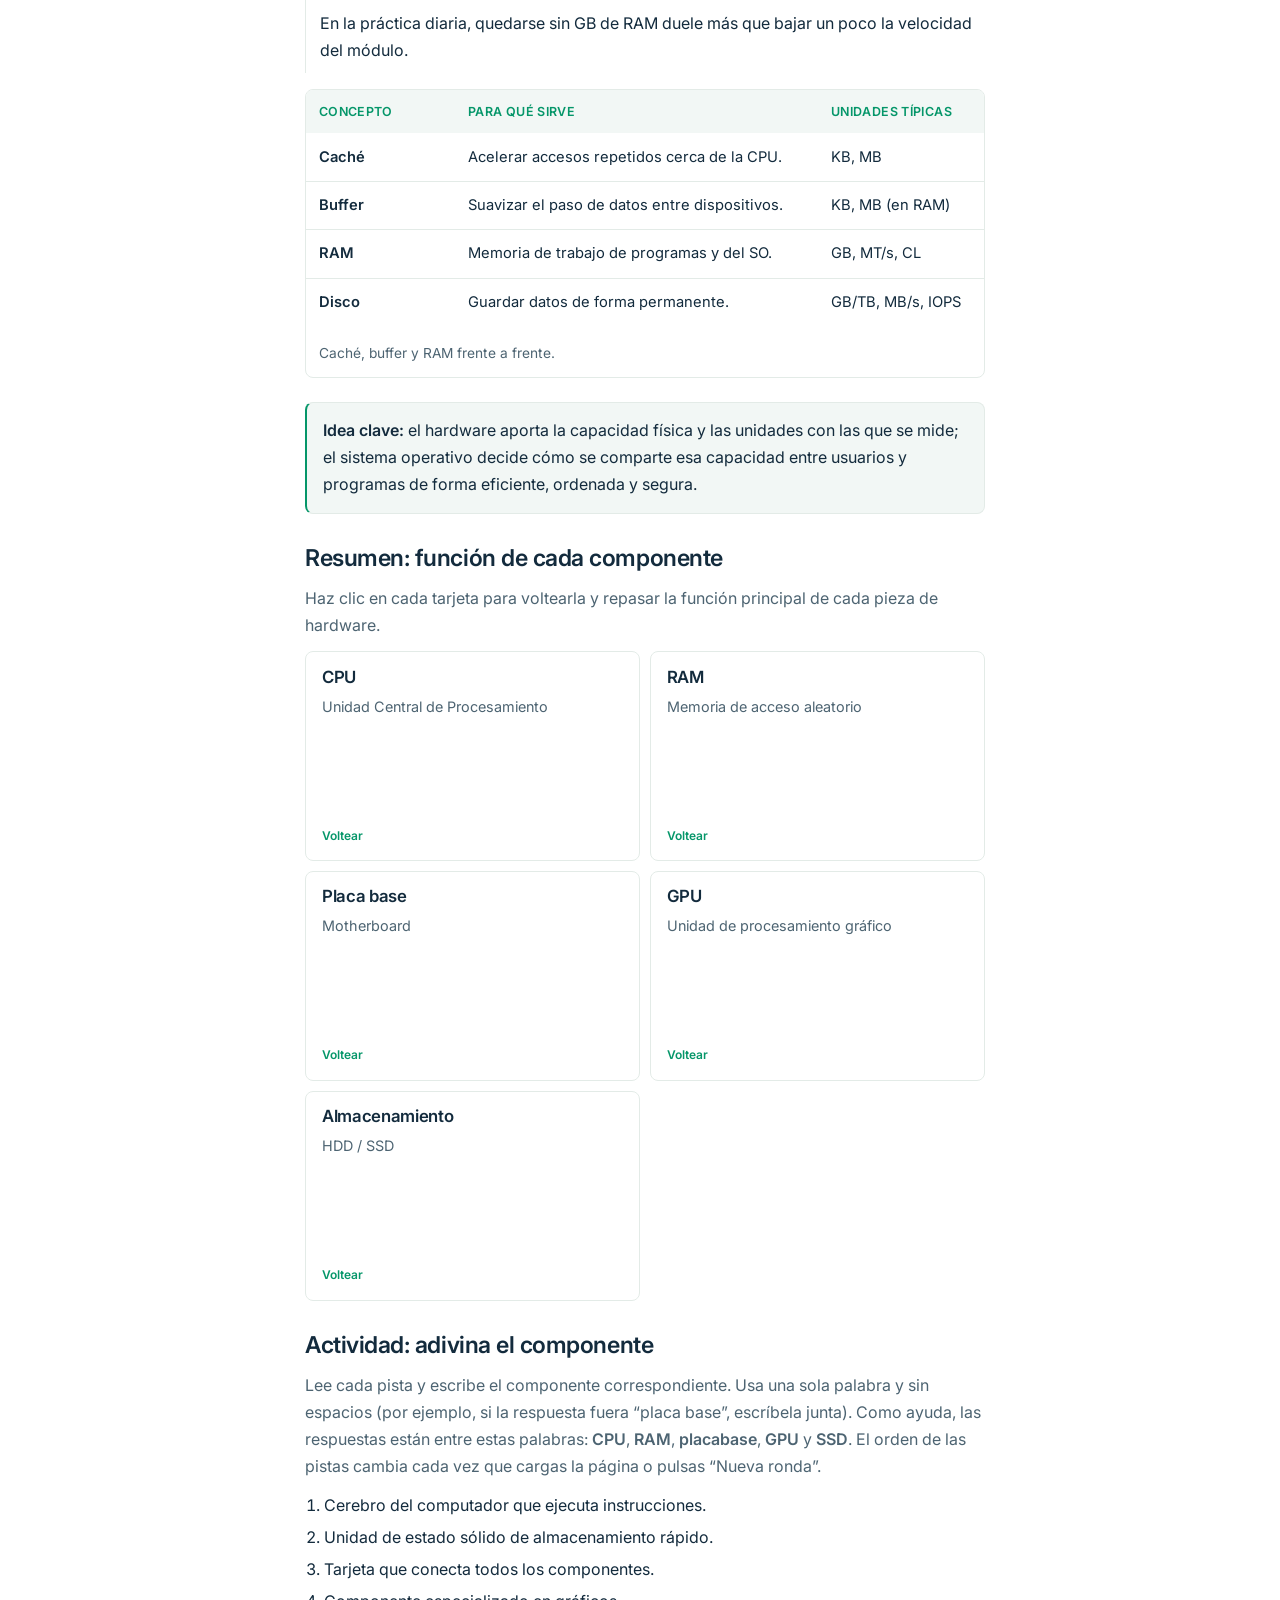
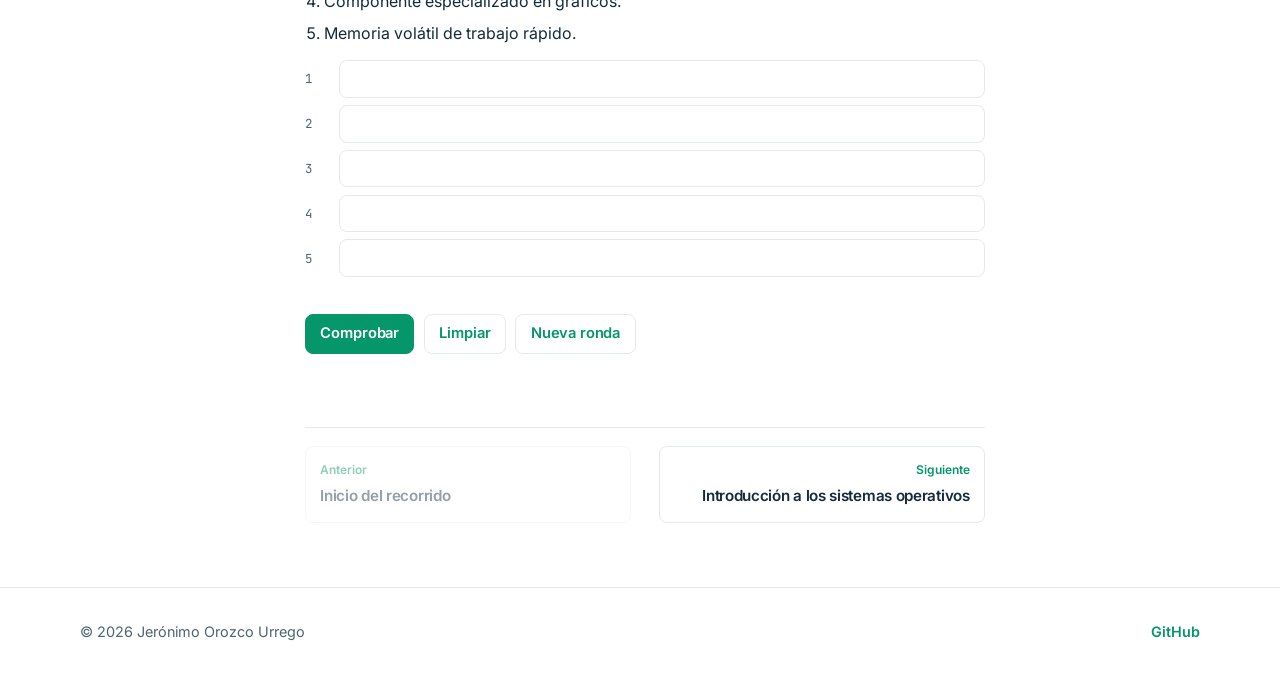
==== commit 38e99ef7: "chore: agregar modo claro y oscuro intercambiables" ====
--- a/temas/conocimientos-previos.html
+++ b/temas/conocimientos-previos.html
@@ -4,7 +4,25 @@
     <meta charset="UTF-8" />
     <meta name="viewport" content="width=device-width, initial-scale=1.0" />
     <title>Conocimientos previos | Sistemas Operativos</title>
-    <link rel="icon" href="../img/logo.png" type="image/png" />
+    <link rel="icon" href="../img/logo-light.png" type="image/png" />
+    <script>
+      (function () {
+        var theme = "light";
+        try {
+          var saved = localStorage.getItem("theme");
+          if (saved === "dark" || saved === "light") theme = saved;
+        } catch (e) {}
+        document.documentElement.setAttribute("data-theme", theme);
+        if (theme === "dark") {
+          var icon = document.querySelector('link[rel="icon"]');
+          if (icon) {
+            icon.href = icon
+              .getAttribute("href")
+              .replace("logo-light.png", "logo-dark.png");
+          }
+        }
+      })();
+    </script>
     <meta
       name="description"
       content="Componentes de una computadora: unidades de medida, caché, buffer, tasa de transferencia de RAM y criterios al comprar hardware."
@@ -15,15 +33,22 @@
       href="https://fonts.googleapis.com/css2?family=Inter:wght@400;500;600;700&family=JetBrains+Mono:wght@400;500&display=swap"
       rel="stylesheet"
     />
-    <link rel="stylesheet" href="../css/styles.css?v=20261119a" />
+    <link rel="stylesheet" href="../css/styles.css?v=20261119e" />
   </head>
   <body data-root="../">
     <header class="site-header">
       <div class="nav-bar">
         <a class="brand" href="../index.html">
           <img
-            class="brand-mark"
-            src="../img/logo.png"
+            class="brand-mark brand-mark-light"
+            src="../img/logo-light.png"
+            alt=""
+            width="32"
+            height="32"
+          />
+          <img
+            class="brand-mark brand-mark-dark"
+            src="../img/logo-dark.png"
             alt=""
             width="32"
             height="32"
@@ -45,6 +70,37 @@
         </ul>
 
         <div class="header-tools">
+          <button
+            class="theme-toggle"
+            type="button"
+            aria-label="Activar modo oscuro"
+            aria-pressed="false"
+          >
+            <svg
+              class="theme-icon theme-icon-moon"
+              viewBox="0 0 24 24"
+              aria-hidden="true"
+            >
+              <path
+                fill="currentColor"
+                d="M21 14.5A8.5 8.5 0 0 1 9.5 3 7 7 0 1 0 21 14.5z"
+              />
+            </svg>
+            <svg
+              class="theme-icon theme-icon-sun"
+              viewBox="0 0 24 24"
+              aria-hidden="true"
+            >
+              <circle cx="12" cy="12" r="4" fill="currentColor" />
+              <path
+                fill="none"
+                stroke="currentColor"
+                stroke-width="2"
+                stroke-linecap="round"
+                d="M12 2v2M12 20v2M4.9 4.9l1.4 1.4M17.7 17.7l1.4 1.4M2 12h2M20 12h2M4.9 19.1l1.4-1.4M17.7 6.3l1.4-1.4"
+              />
+            </svg>
+          </button>
           <form class="page-search" role="search">
             <input
               class="page-search-input"
@@ -793,6 +849,6 @@
       </div>
     </footer>
 
-    <script src="../js/main.js?v=20261117g"></script>
+    <script src="../js/main.js?v=20261119b"></script>
   </body>
 </html>
--- a/css/styles.css
+++ b/css/styles.css
@@ -1,22 +1,68 @@
 :root {
-  --bg: #fafafa;
-  --surface: #f4f4f5;
+  --bg: #ffffff;
+  --surface: #f2f7f5;
   --card: #ffffff;
-  --ink: #18181b;
-  --muted: #52525b;
-  --line: #e4e4e7;
-  --line-strong: #d4d4d8;
-  --accent: #0055ff;
+  --ink: #132b3d;
+  --muted: #4d6472;
+  --line: #e3ebe7;
+  --line-strong: #c5d4ce;
+  --accent: #059669;
+  --accent-hover: #047857;
   --accent-ink: #ffffff;
-  --code: #18181b;
-  --code-line: #27272a;
-  --code-muted: #a1a1aa;
+  --accent-soft: #d1fae5;
+  --on-ink: #ffffff;
+  --header-bg: rgba(255, 255, 255, 0.9);
+  --menu-bg: #ffffff;
+  --overlay: rgba(19, 43, 61, 0.42);
+  --shadow: rgba(19, 43, 61, 0.12);
+  --selection: #d1fae5;
+  --ok: #047857;
+  --warn: #b45309;
+  --diagram: #ffffff;
+  --grip: #6b7c86;
+  --gantt-idle-a: #e4ece8;
+  --gantt-idle-b: #f4f7f5;
+  --code: #122433;
+  --code-line: #1c3446;
+  --code-muted: #93aeb8;
+  --code-text: #f4f7f5;
+  --code-cmd: #ffffff;
+  --code-flag: #7dffa0;
   --header: 64px;
   --font: "Inter", "Plus Jakarta Sans", system-ui, sans-serif;
   --mono: "JetBrains Mono", "Fira Code", ui-monospace, monospace;
   --measure: 68ch;
   --page: 1120px;
   --radius: 8px;
+}
+
+html[data-theme="dark"] {
+  color-scheme: dark;
+  --bg: #132b3d;
+  --surface: #214860;
+  --card: #1a3d54;
+  --ink: #f4fbf7;
+  --muted: #b6c9d2;
+  --line: rgba(244, 251, 247, 0.14);
+  --line-strong: rgba(244, 251, 247, 0.28);
+  --accent: #54e396;
+  --accent-hover: #7cf0b0;
+  --accent-ink: #0c2418;
+  --accent-soft: rgba(84, 227, 150, 0.16);
+  --on-ink: #132b3d;
+  --header-bg: rgba(19, 43, 61, 0.9);
+  --menu-bg: #132b3d;
+  --overlay: rgba(6, 14, 22, 0.66);
+  --shadow: rgba(0, 0, 0, 0.4);
+  --selection: rgba(84, 227, 150, 0.32);
+  --ok: #6ee7b7;
+  --warn: #fbbf24;
+  --grip: #9bb0ba;
+  --gantt-idle-a: #1e4158;
+  --gantt-idle-b: #173447;
+  --code: #0c1c28;
+  --code-line: #163246;
+  --code-muted: #8eacb8;
 }
 
 *,
@@ -44,7 +90,7 @@
 }
 
 ::selection {
-  background: #dbe6ff;
+  background: var(--selection);
   color: var(--ink);
 }
 
@@ -118,7 +164,7 @@
   top: 0;
   z-index: 40;
   height: var(--header);
-  background: rgba(250, 250, 250, 0.86);
+  background: var(--header-bg);
   backdrop-filter: blur(8px);
   -webkit-backdrop-filter: blur(8px);
   border-bottom: 1px solid var(--line);
@@ -150,8 +196,19 @@
   width: 32px;
   height: 32px;
   flex-shrink: 0;
-  border-radius: 7px;
-  object-fit: cover;
+  object-fit: contain;
+}
+
+.brand-mark-dark {
+  display: none;
+}
+
+html[data-theme="dark"] .brand-mark-light {
+  display: none;
+}
+
+html[data-theme="dark"] .brand-mark-dark {
+  display: block;
 }
 
 .nav-links {
@@ -165,7 +222,7 @@
 
 .nav-links a {
   display: inline-block;
-  padding: 0.35rem 0.65rem;
+  padding: 0.35rem 0.45rem;
   color: var(--muted);
   text-decoration: none;
   font-size: 0.92rem;
@@ -174,12 +231,12 @@
 }
 
 .nav-links a:hover {
-  color: var(--ink);
+  color: var(--accent);
   background: var(--surface);
 }
 
 .nav-links a[aria-current="page"] {
-  color: var(--ink);
+  color: var(--accent);
 }
 
 .header-tools {
@@ -228,7 +285,7 @@
   background: var(--card);
   border: 1px solid var(--line);
   border-radius: var(--radius);
-  box-shadow: 0 12px 32px rgba(24, 24, 27, 0.12);
+  box-shadow: 0 12px 32px var(--shadow);
   overflow: hidden;
 }
 
@@ -268,6 +325,44 @@
   height: 1px;
   margin: 5px auto;
   background: var(--ink);
+}
+
+.theme-toggle {
+  display: inline-flex;
+  align-items: center;
+  justify-content: center;
+  flex-shrink: 0;
+  width: 34px;
+  height: 34px;
+  padding: 0;
+  border: 1px solid var(--line);
+  border-radius: var(--radius);
+  background: var(--card);
+  color: var(--ink);
+  cursor: pointer;
+}
+
+.theme-toggle:hover {
+  border-color: var(--accent);
+  color: var(--accent);
+}
+
+.theme-icon {
+  width: 16px;
+  height: 16px;
+  display: block;
+}
+
+.theme-icon-sun {
+  display: none;
+}
+
+html[data-theme="dark"] .theme-icon-moon {
+  display: none;
+}
+
+html[data-theme="dark"] .theme-icon-sun {
+  display: block;
 }
 
 /* Home */
@@ -357,20 +452,20 @@
 }
 
 .btn-primary:hover {
-  background: #0046d5;
-  border-color: #0046d5;
-  color: #fff;
+  background: var(--accent-hover);
+  border-color: var(--accent-hover);
+  color: var(--accent-ink);
 }
 
 .btn-secondary {
   background: var(--card);
   border-color: var(--line);
-  color: var(--ink);
+  color: var(--accent);
 }
 
 .btn-secondary:hover {
-  border-color: var(--ink);
-  color: var(--ink);
+  border-color: var(--accent);
+  color: var(--accent);
 }
 
 .arch-card {
@@ -539,7 +634,7 @@
 .rail-label,
 .toc > p {
   margin: 0 0 0.55rem;
-  color: var(--muted);
+  color: var(--accent);
   font-size: 0.72rem;
   font-weight: 600;
   letter-spacing: 0.06em;
@@ -563,7 +658,7 @@
 }
 
 .doc-nav a:hover {
-  color: var(--ink);
+  color: var(--accent);
   background: var(--surface);
 }
 
@@ -638,7 +733,7 @@
 
 .toc a:hover,
 .toc a[aria-current="true"] {
-  color: var(--ink);
+  color: var(--accent);
 }
 
 .feature-list {
@@ -815,7 +910,7 @@
 
 .compare thead th {
   background: var(--surface);
-  color: var(--muted);
+  color: var(--accent);
   font-size: 0.78rem;
   font-weight: 600;
   letter-spacing: 0.03em;
@@ -893,7 +988,7 @@
   padding: 0.85rem 0.9rem 1rem;
   overflow-x: auto;
   background: var(--code);
-  color: #f4f4f5;
+  color: var(--code-text);
   font-family: var(--mono);
   font-size: 0.84rem;
   line-height: 1.6;
@@ -905,12 +1000,12 @@
 }
 
 .tok-cmd {
-  color: #fafafa;
+  color: var(--code-cmd);
 }
 
 .tok-flag,
 .tok-str {
-  color: #c7d4ff;
+  color: var(--code-flag);
 }
 
 .refs ol {
@@ -974,7 +1069,7 @@
 .media-frame.is-diagram {
   min-height: 0;
   padding: 0.85rem 1rem;
-  background: #fff;
+  background: var(--diagram);
 }
 
 .media-frame.is-diagram img {
@@ -982,7 +1077,7 @@
   height: auto;
   min-height: 0;
   object-fit: contain;
-  background: #fff;
+  background: var(--diagram);
 }
 
 .video-frame {
@@ -1192,11 +1287,11 @@
 }
 
 .crossword-board input.is-correct {
-  border-color: #15803d;
+  border-color: var(--ok);
 }
 
 .crossword-board input.is-wrong {
-  border-color: #b45309;
+  border-color: var(--warn);
 }
 
 .crossword-feedback {
@@ -1207,11 +1302,11 @@
 }
 
 .crossword-feedback.is-ok {
-  color: #15803d;
+  color: var(--ok);
 }
 
 .crossword-feedback.is-bad {
-  color: #b45309;
+  color: var(--warn);
 }
 
 .arena {
@@ -1301,10 +1396,10 @@
 .arena-gantt-idle {
   background: repeating-linear-gradient(
     -45deg,
-    #e4e4e7,
-    #e4e4e7 4px,
-    #f4f4f5 4px,
-    #f4f4f5 8px
+    var(--gantt-idle-a),
+    var(--gantt-idle-a) 4px,
+    var(--gantt-idle-b) 4px,
+    var(--gantt-idle-b) 8px
   );
 }
 
@@ -1316,11 +1411,11 @@
 }
 
 .arena-feedback.is-ok {
-  color: #15803d;
+  color: var(--ok);
 }
 
 .arena-feedback.is-bad {
-  color: #b45309;
+  color: var(--warn);
 }
 
 .detective {
@@ -1352,13 +1447,13 @@
 }
 
 .detective-choices .btn.is-correct {
-  border-color: #15803d;
-  box-shadow: inset 0 0 0 1px #15803d;
+  border-color: var(--ok);
+  box-shadow: inset 0 0 0 1px var(--ok);
 }
 
 .detective-choices .btn.is-wrong {
-  border-color: #b45309;
-  box-shadow: inset 0 0 0 1px #b45309;
+  border-color: var(--warn);
+  box-shadow: inset 0 0 0 1px var(--warn);
 }
 
 .detective-explain {
@@ -1394,11 +1489,11 @@
 }
 
 .topic-pager a:hover {
-  border-color: var(--ink);
+  border-color: var(--accent);
 }
 
 .topic-pager span {
-  color: var(--muted);
+  color: var(--accent);
   font-size: 0.75rem;
   font-weight: 600;
 }
@@ -1434,13 +1529,13 @@
 }
 
 .site-footer a {
-  color: var(--ink);
+  color: var(--accent);
   font-weight: 600;
   text-decoration: none;
 }
 
 .site-footer a:hover {
-  color: var(--accent);
+  color: var(--accent-hover);
 }
 
 /* Search */
@@ -1453,7 +1548,7 @@
   align-items: start;
   justify-items: center;
   padding: 12vh 1rem 1rem;
-  background: rgba(24, 24, 27, 0.4);
+  background: var(--overlay);
 }
 
 .search-layer[hidden] {
@@ -1612,7 +1707,7 @@
     flex-direction: column;
     align-items: stretch;
     padding: 0.4rem;
-    background: rgba(250, 250, 250, 0.96);
+    background: var(--menu-bg);
     backdrop-filter: blur(8px);
     border-bottom: 1px solid var(--line);
   }
@@ -1746,7 +1841,7 @@
 .flow-legend li[data-who="usuario"],
 .flow-card[data-who="usuario"] .flow-who {
   background: var(--accent);
-  color: #fff;
+  color: var(--accent-ink);
 }
 
 .flow-legend li[data-who="sistema"],
@@ -1759,7 +1854,7 @@
 .flow-legend li[data-who="hardware"],
 .flow-card[data-who="hardware"] .flow-who {
   background: var(--ink);
-  color: #fff;
+  color: var(--on-ink);
 }
 
 .flow-zone-label {
@@ -1767,7 +1862,7 @@
   align-items: baseline;
   justify-content: space-between;
   margin: 0 0 0.4rem;
-  color: var(--muted);
+  color: var(--accent);
   font-size: 0.72rem;
   font-weight: 600;
   letter-spacing: 0.06em;
@@ -1847,11 +1942,11 @@
 }
 
 .flow-card.is-correct {
-  border-color: #15803d;
+  border-color: var(--ok);
 }
 
 .flow-card.is-wrong {
-  border-color: #b45309;
+  border-color: var(--warn);
 }
 
 .flow-card.is-lifted {
@@ -1859,7 +1954,7 @@
   z-index: 35;
   margin: 0;
   cursor: grabbing;
-  box-shadow: 0 16px 40px rgba(24, 24, 27, 0.16);
+  box-shadow: 0 16px 40px var(--shadow);
 }
 
 .flow-grip {
@@ -1871,7 +1966,7 @@
   background-size: 6px 6px;
   background-position: center;
   background-repeat: repeat;
-  color: #71717a;
+  color: var(--grip);
 }
 
 .flow-card-main {
@@ -1947,7 +2042,7 @@
 .flow-slot {
   border: 1px dashed var(--accent);
   border-radius: var(--radius);
-  background: #dbe6ff;
+  background: var(--accent-soft);
   list-style: none;
 }
 
@@ -1959,11 +2054,11 @@
 }
 
 .flow-feedback.is-ok {
-  color: #15803d;
+  color: var(--ok);
 }
 
 .flow-feedback.is-bad {
-  color: #b45309;
+  color: var(--warn);
 }
 
 .flow-status {
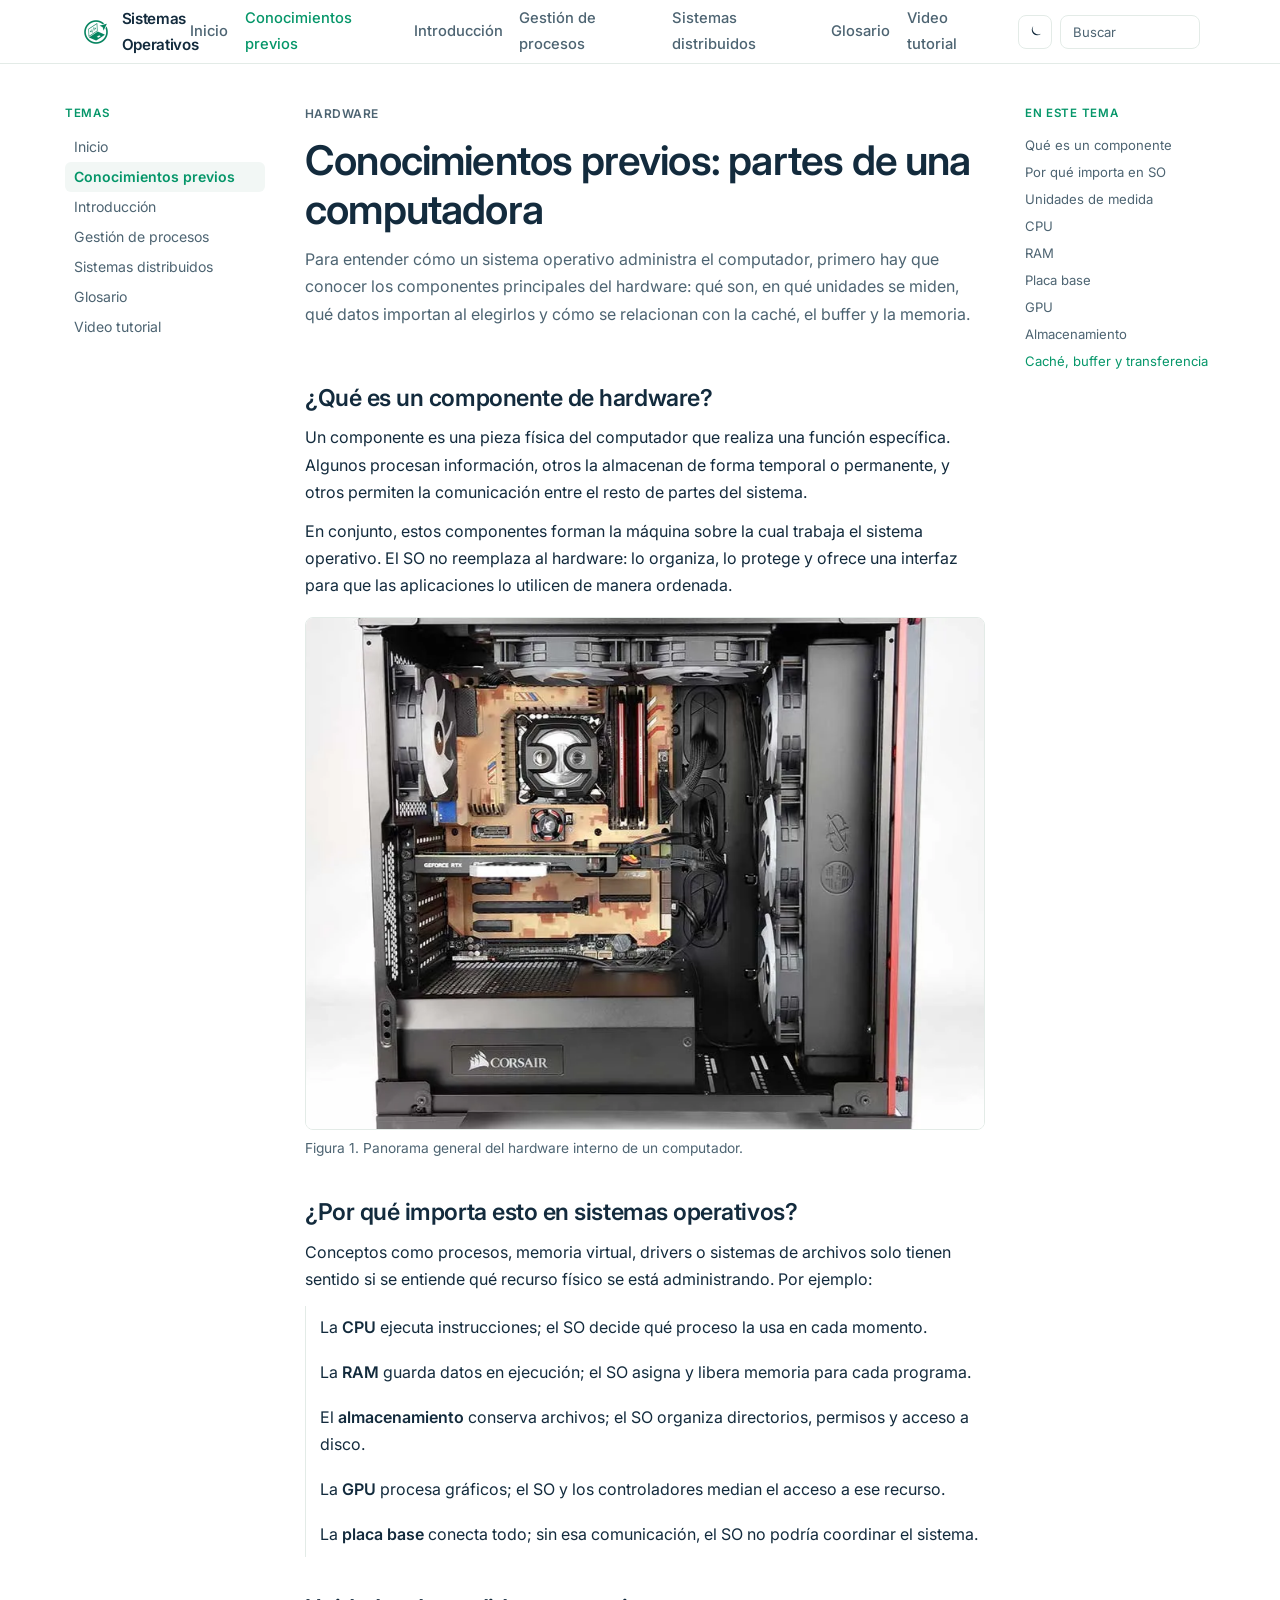
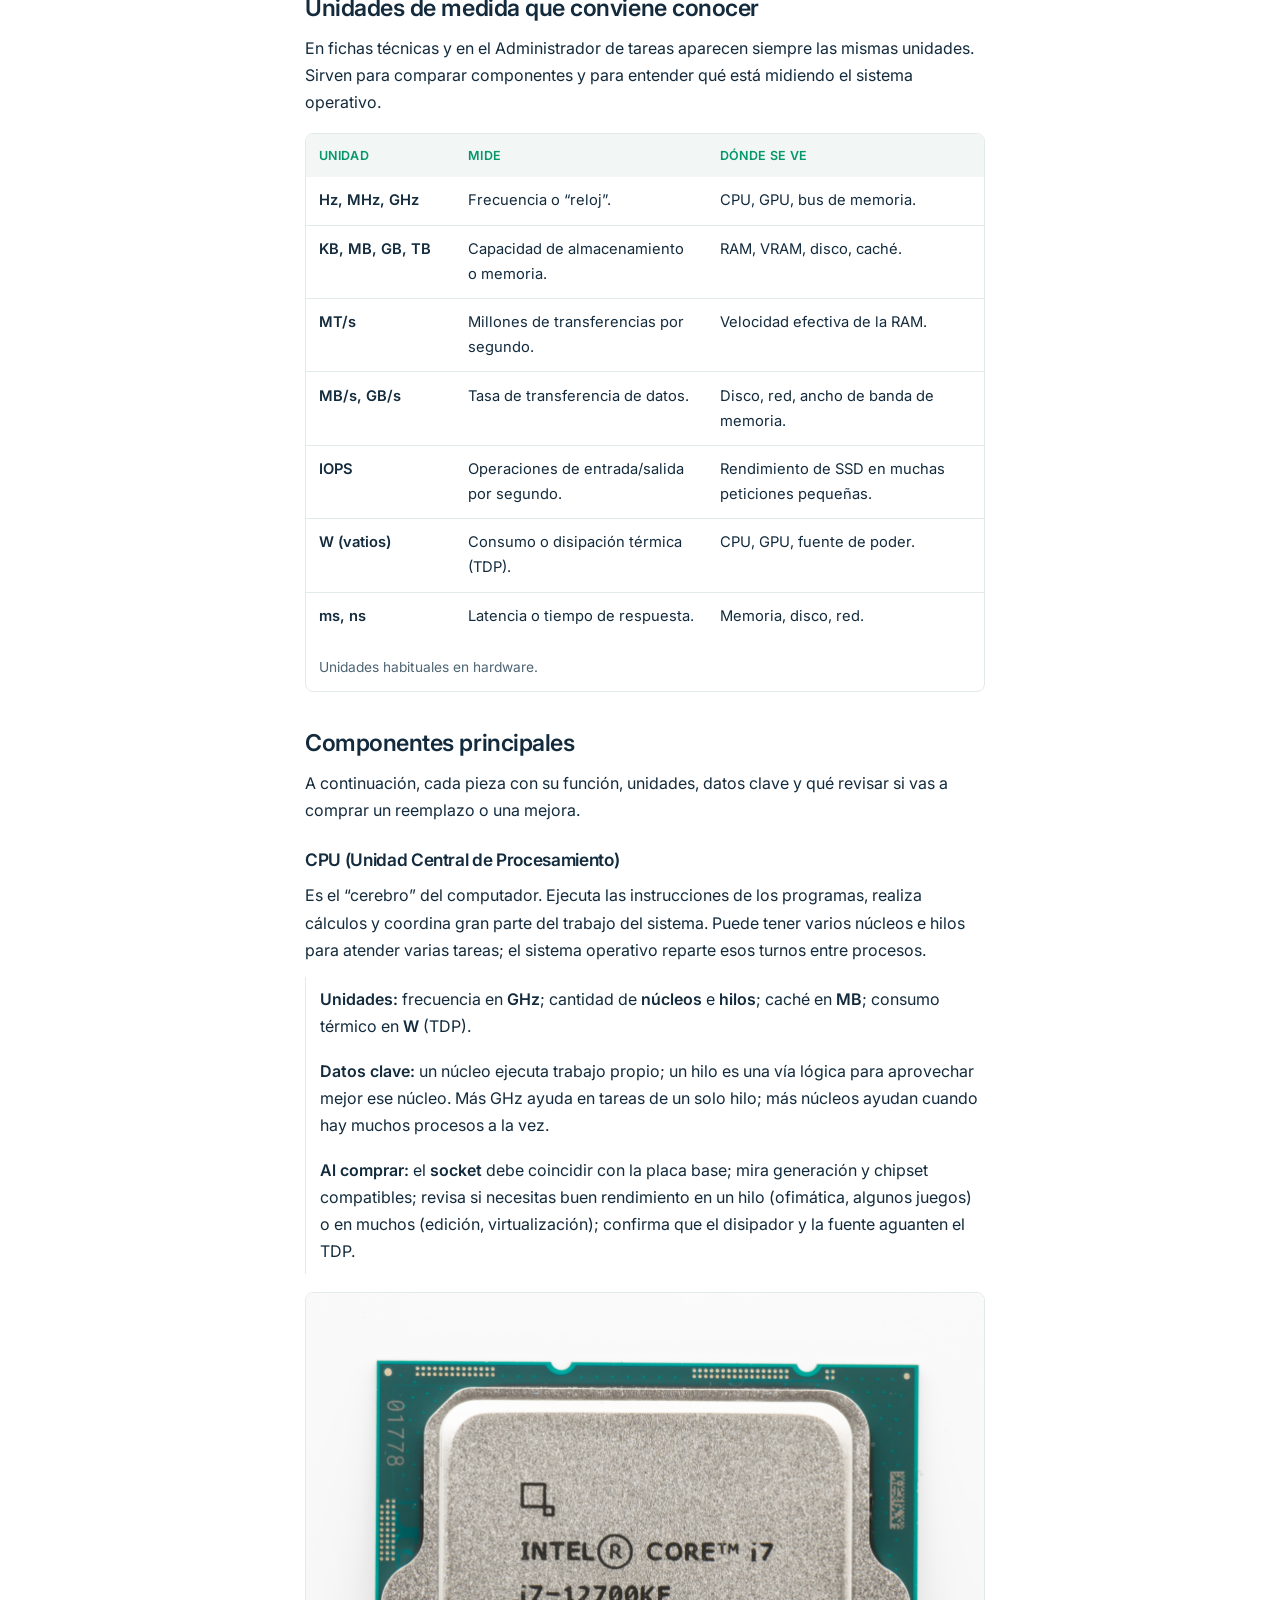
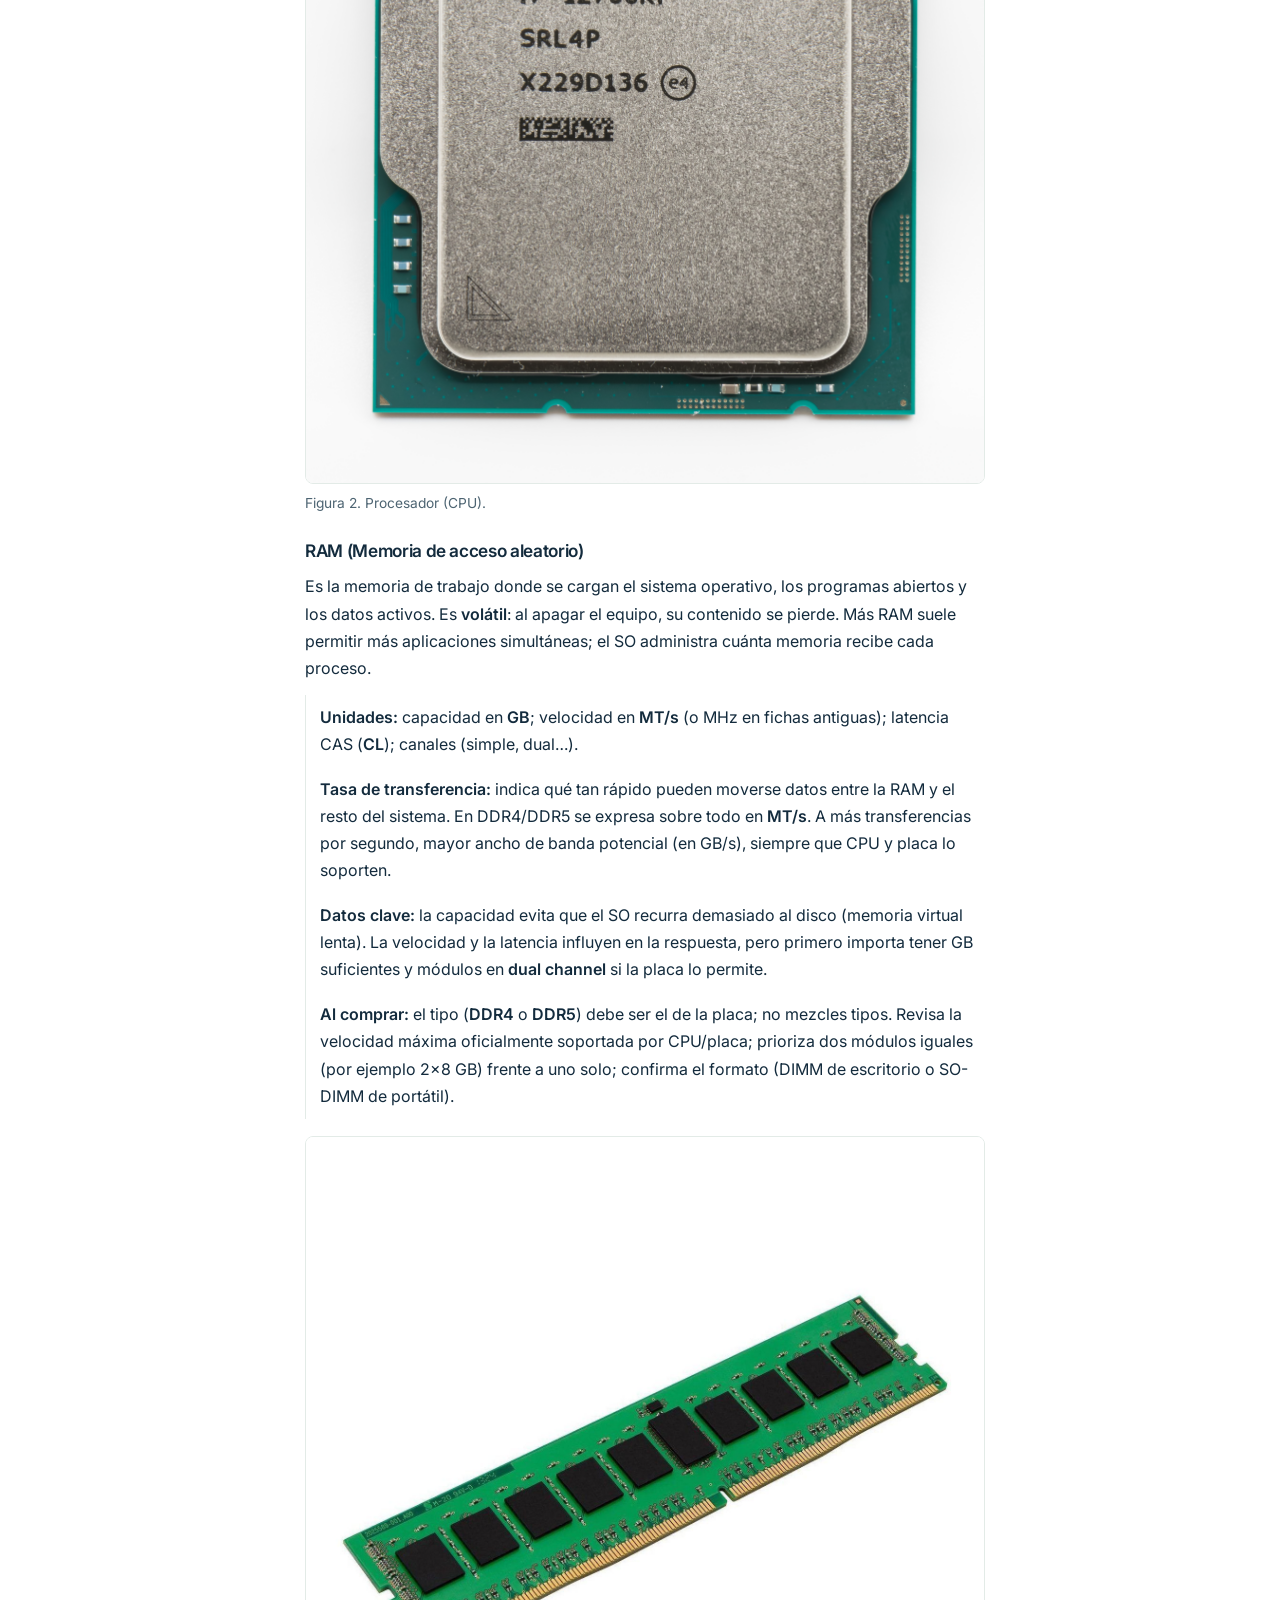
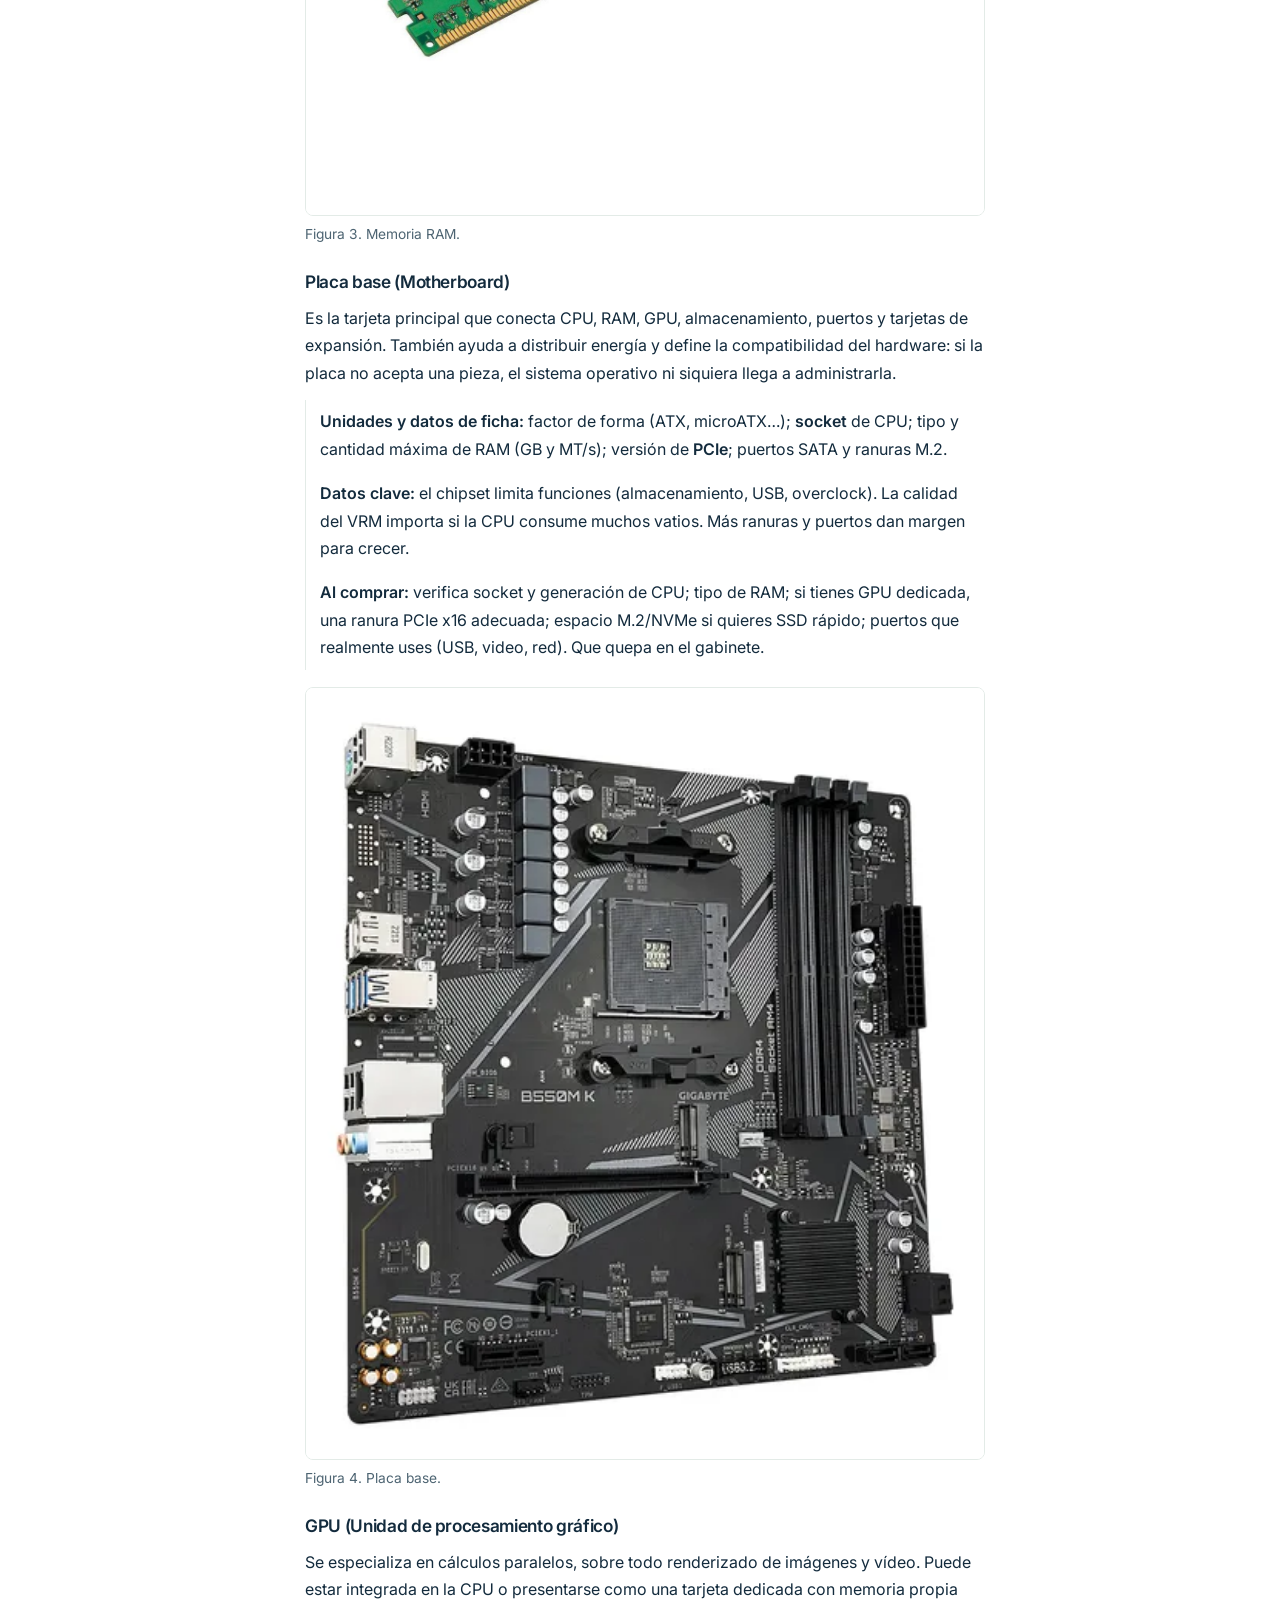
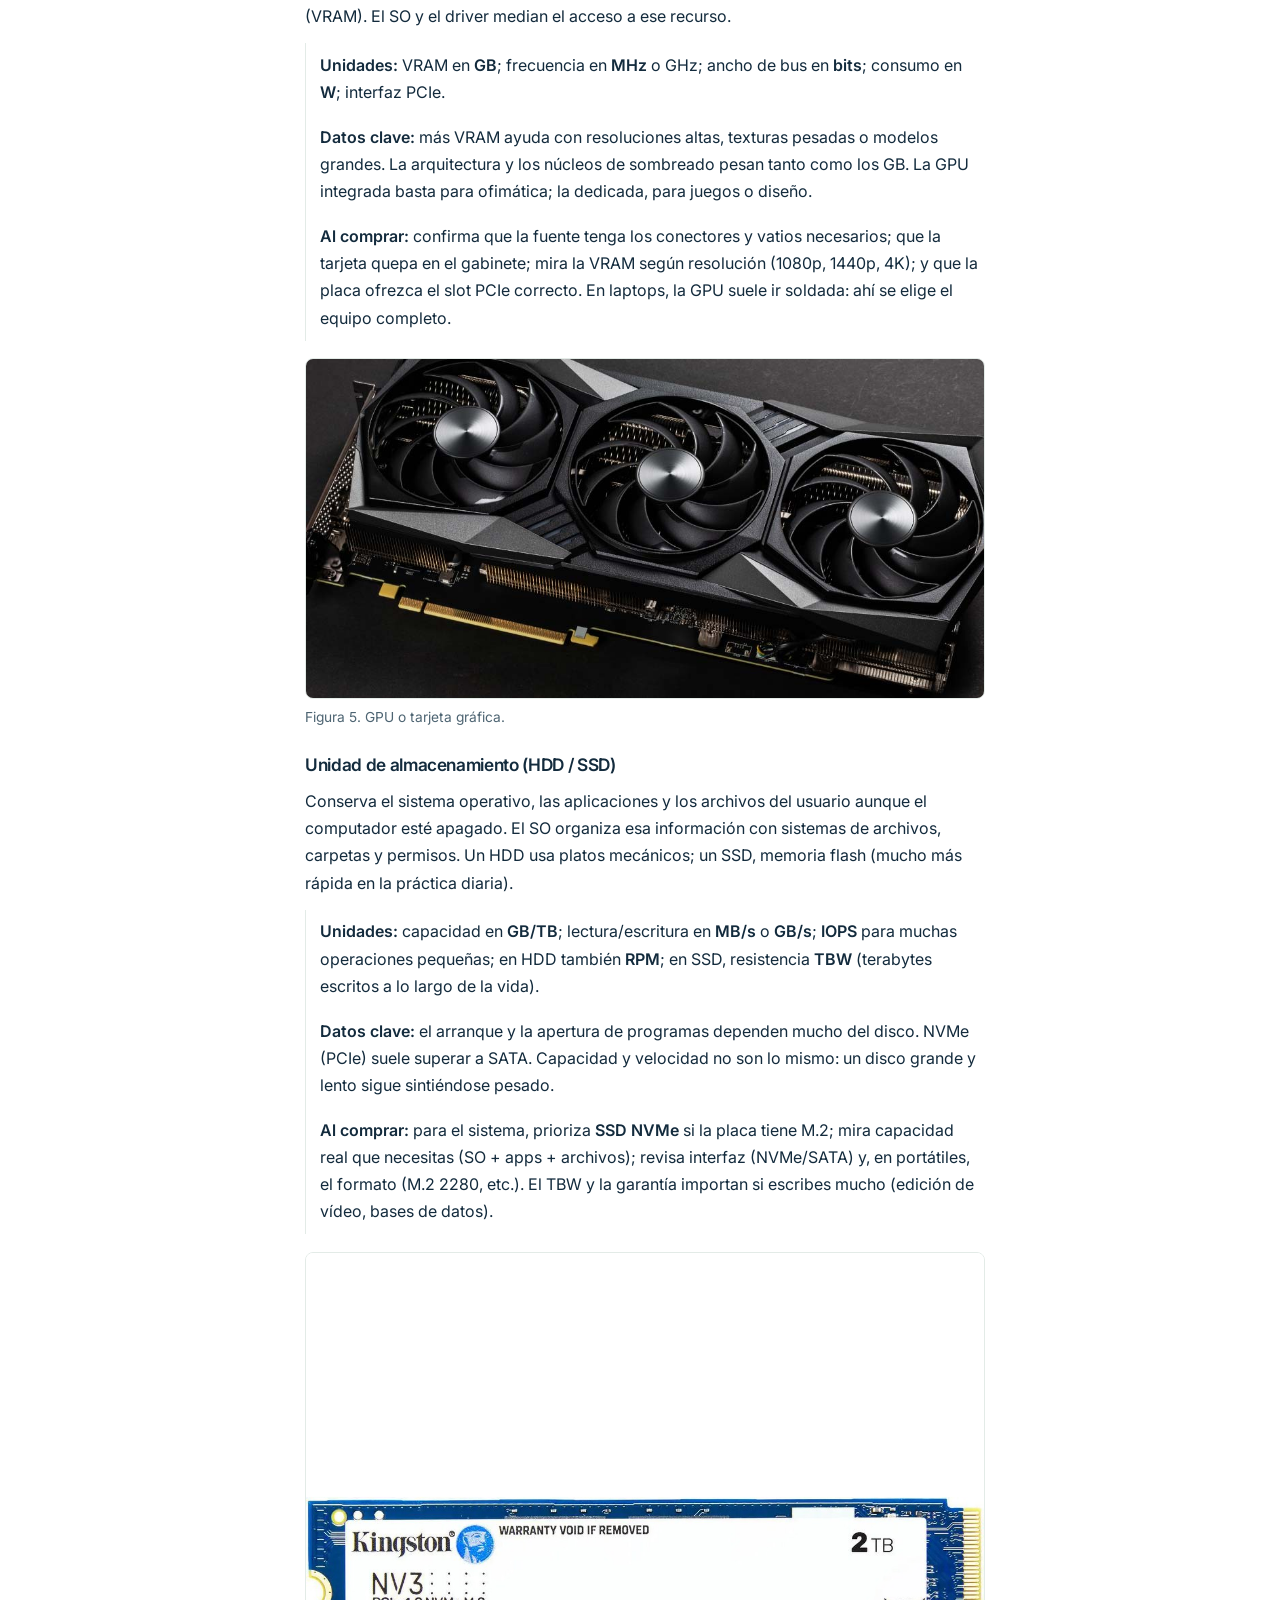
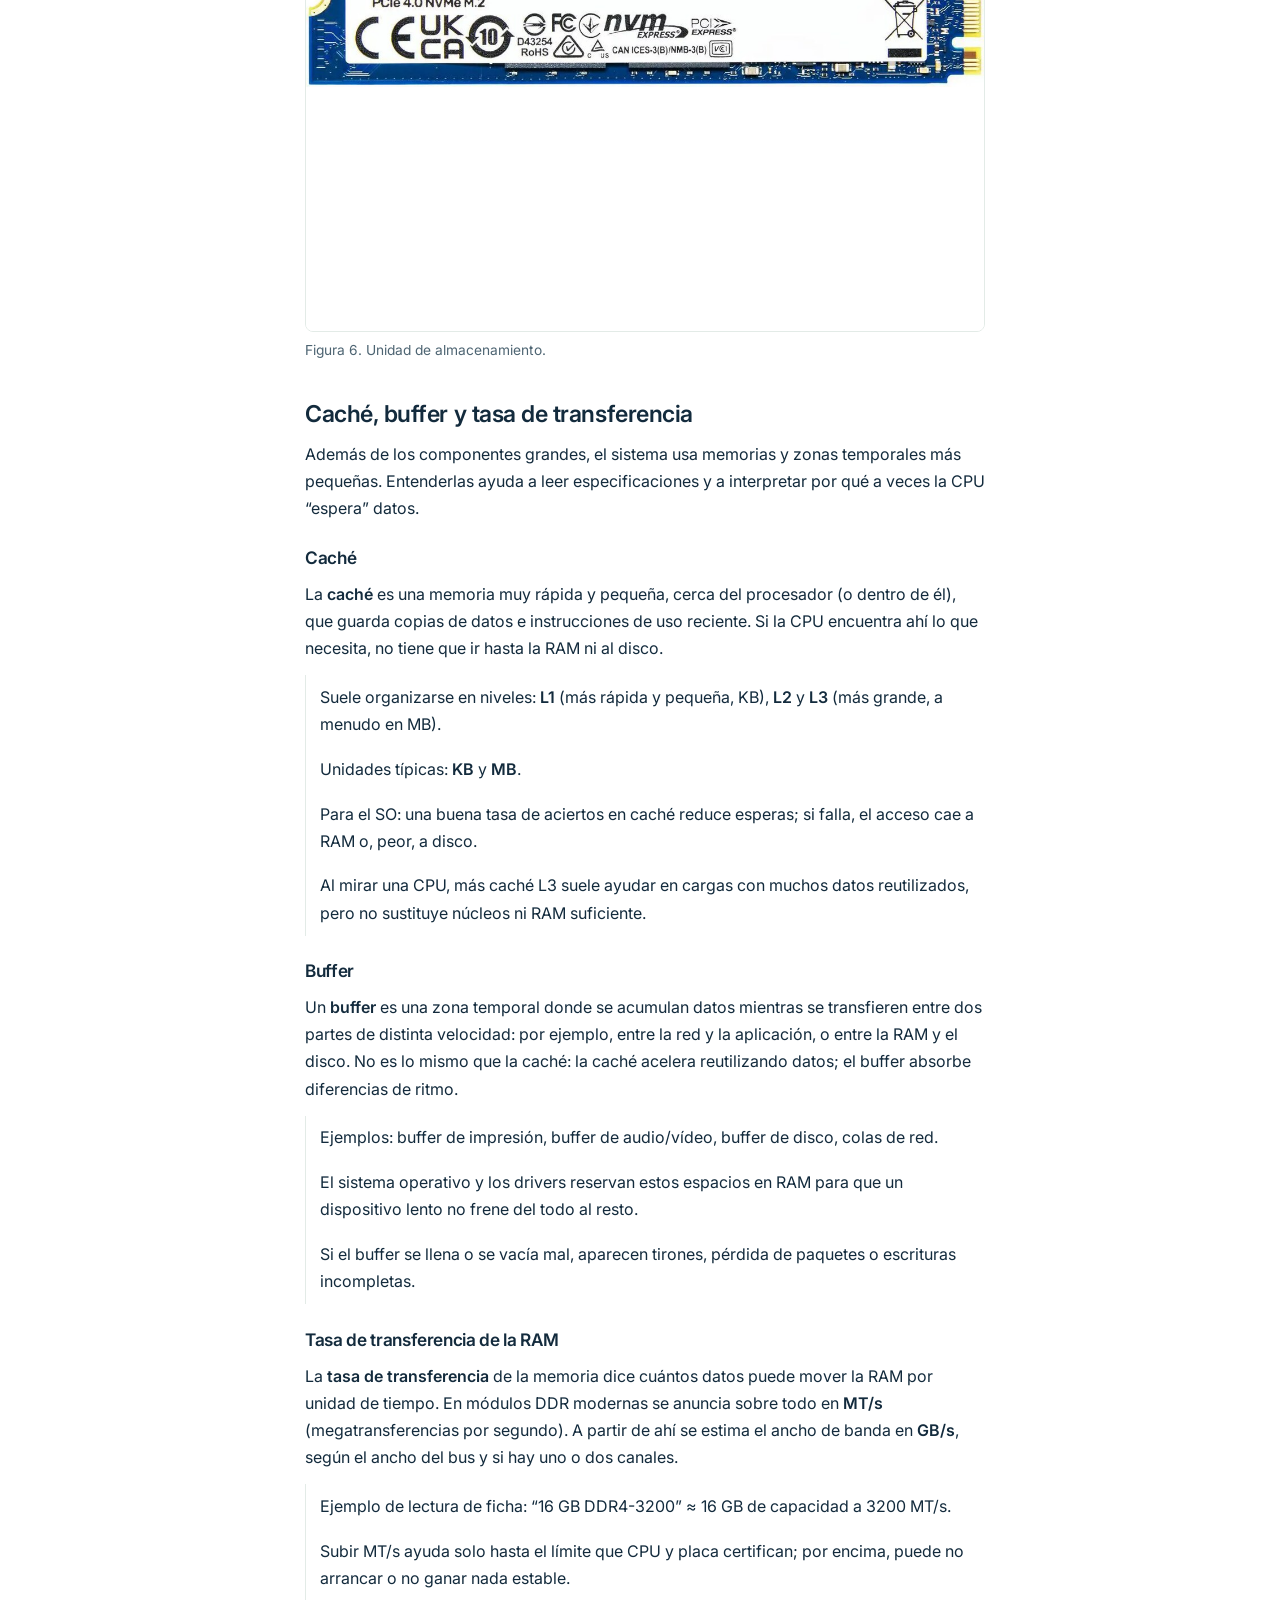
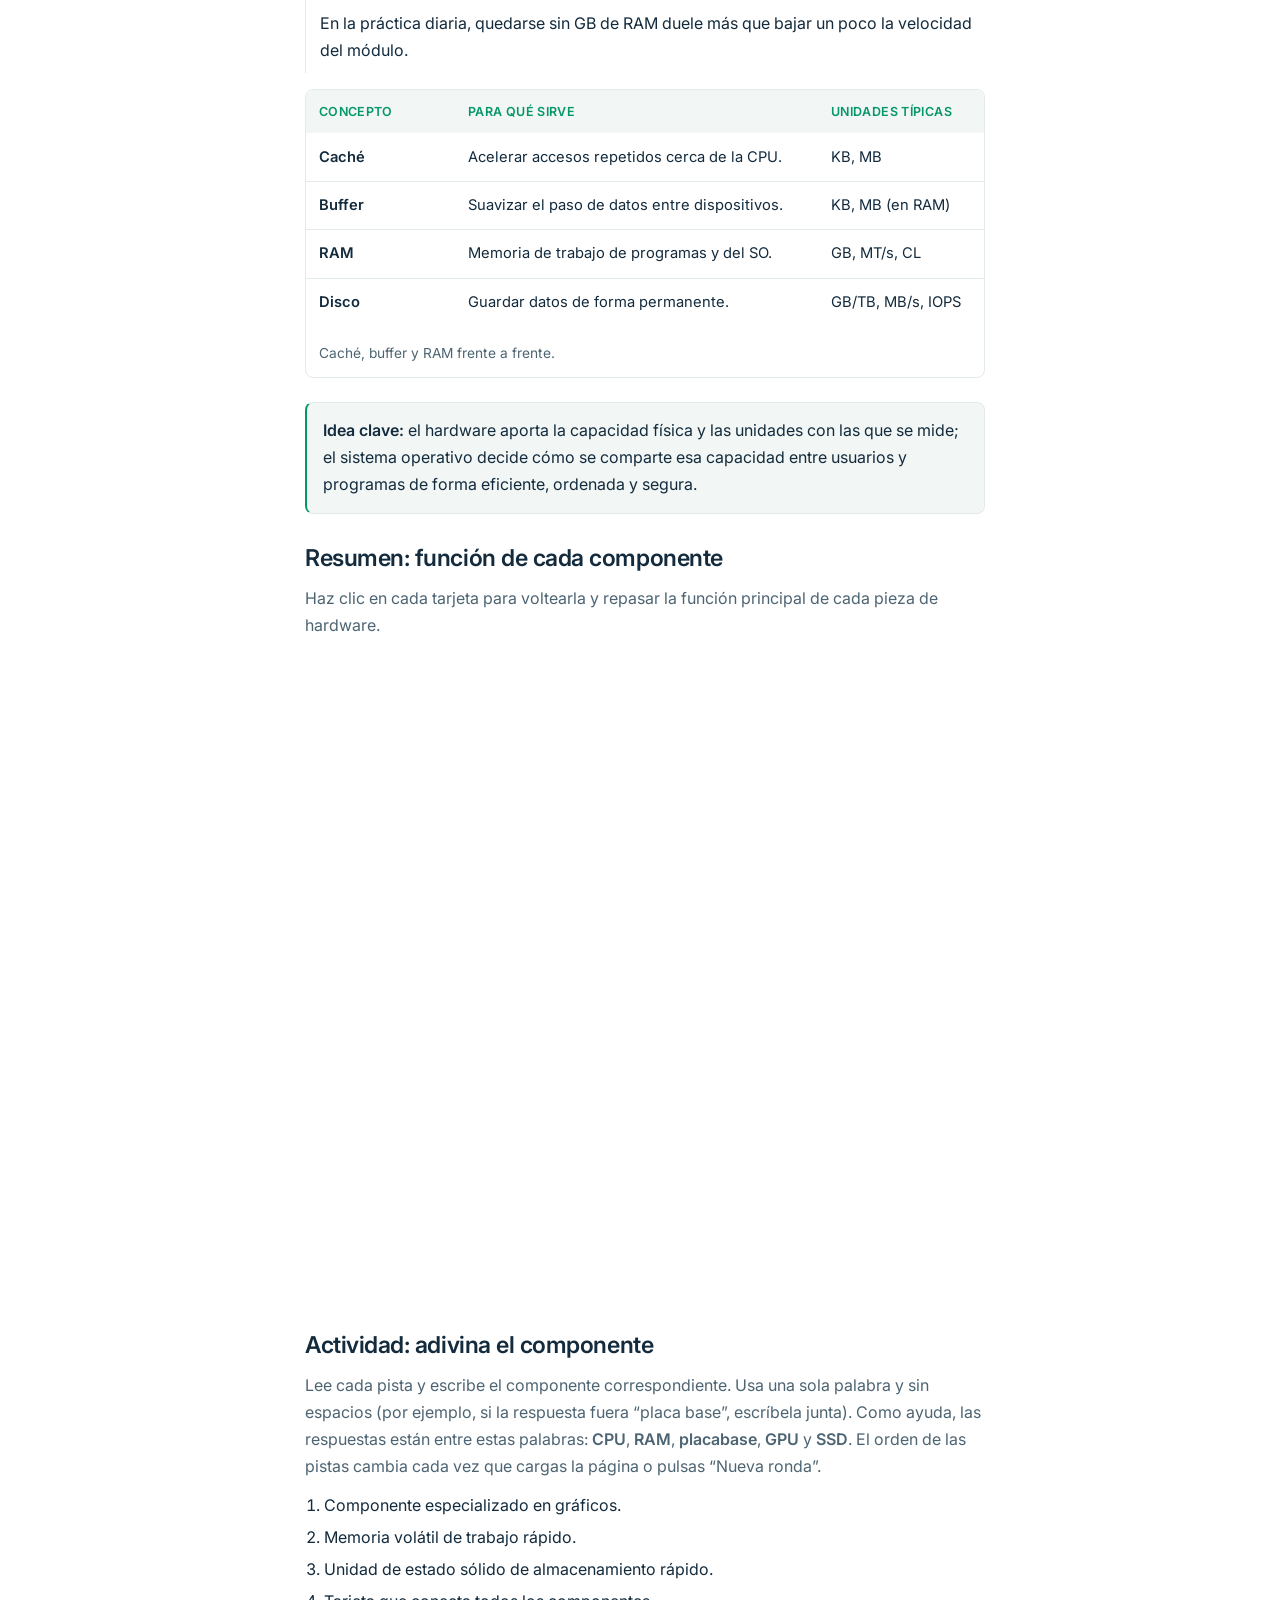
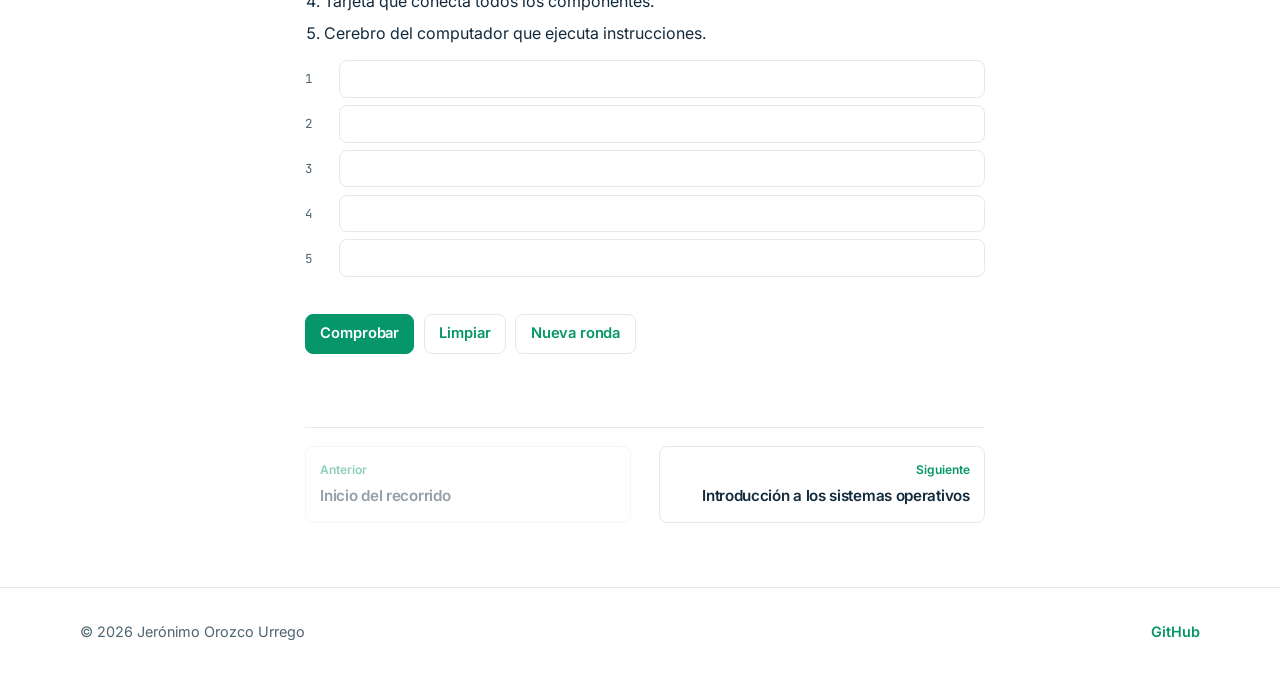
==== commit 62826c65: "feat: agregar glosario y casos prácticos" ====
--- a/temas/conocimientos-previos.html
+++ b/temas/conocimientos-previos.html
@@ -66,6 +66,7 @@
           <li><a href="introduccion.html">Introducción</a></li>
           <li><a href="gestion-procesos.html">Gestión de procesos</a></li>
           <li><a href="sistemas-distribuidos.html">Sistemas distribuidos</a></li>
+          <li><a href="glosario.html">Glosario</a></li>
           <li><a href="proyecto-video.html">Video tutorial</a></li>
         </ul>
 
@@ -135,6 +136,7 @@
         <li><a href="introduccion.html">Introducción</a></li>
         <li><a href="gestion-procesos.html">Gestión de procesos</a></li>
         <li><a href="sistemas-distribuidos.html">Sistemas distribuidos</a></li>
+        <li><a href="glosario.html">Glosario</a></li>
         <li><a href="proyecto-video.html">Video tutorial</a></li>
         </ul>
       </nav>
--- a/css/styles.css
+++ b/css/styles.css
@@ -1128,6 +1128,77 @@
   border: 0;
 }
 
+.case-study {
+  margin: 2rem 0 0;
+  max-width: var(--measure);
+}
+
+.case-parts {
+  display: grid;
+  gap: 0.85rem;
+  margin-top: 0.85rem;
+}
+
+.case-part {
+  padding: 0.9rem 1rem;
+  background: var(--surface);
+  border: 1px solid var(--line);
+  border-radius: var(--radius);
+}
+
+.case-part h3 {
+  margin: 0 0 0.4rem;
+  font-size: 0.82rem;
+  font-weight: 600;
+  letter-spacing: 0.04em;
+  text-transform: uppercase;
+  color: var(--accent);
+}
+
+.case-part p {
+  margin: 0;
+  color: var(--muted);
+  font-size: 0.96rem;
+  line-height: 1.55;
+}
+
+.glossary-group {
+  margin: 0 0 3rem;
+  max-width: var(--measure);
+}
+
+.glossary-group:last-of-type {
+  margin-bottom: 1.5rem;
+}
+
+.glossary-group h2 {
+  margin-bottom: 0.85rem;
+  padding-bottom: 0.5rem;
+  border-bottom: 1px solid var(--line);
+}
+
+.glossary {
+  list-style: none;
+  margin: 0;
+  padding: 0;
+}
+
+.glossary li {
+  margin: 0 0 1rem;
+  color: var(--muted);
+  font-size: 0.98rem;
+  line-height: 1.55;
+}
+
+.glossary li:last-child {
+  margin-bottom: 0;
+}
+
+.glossary strong {
+  color: var(--ink);
+  font-weight: 600;
+}
+
 .project-meta {
   display: grid;
   grid-template-columns: repeat(auto-fit, minmax(200px, 1fr));
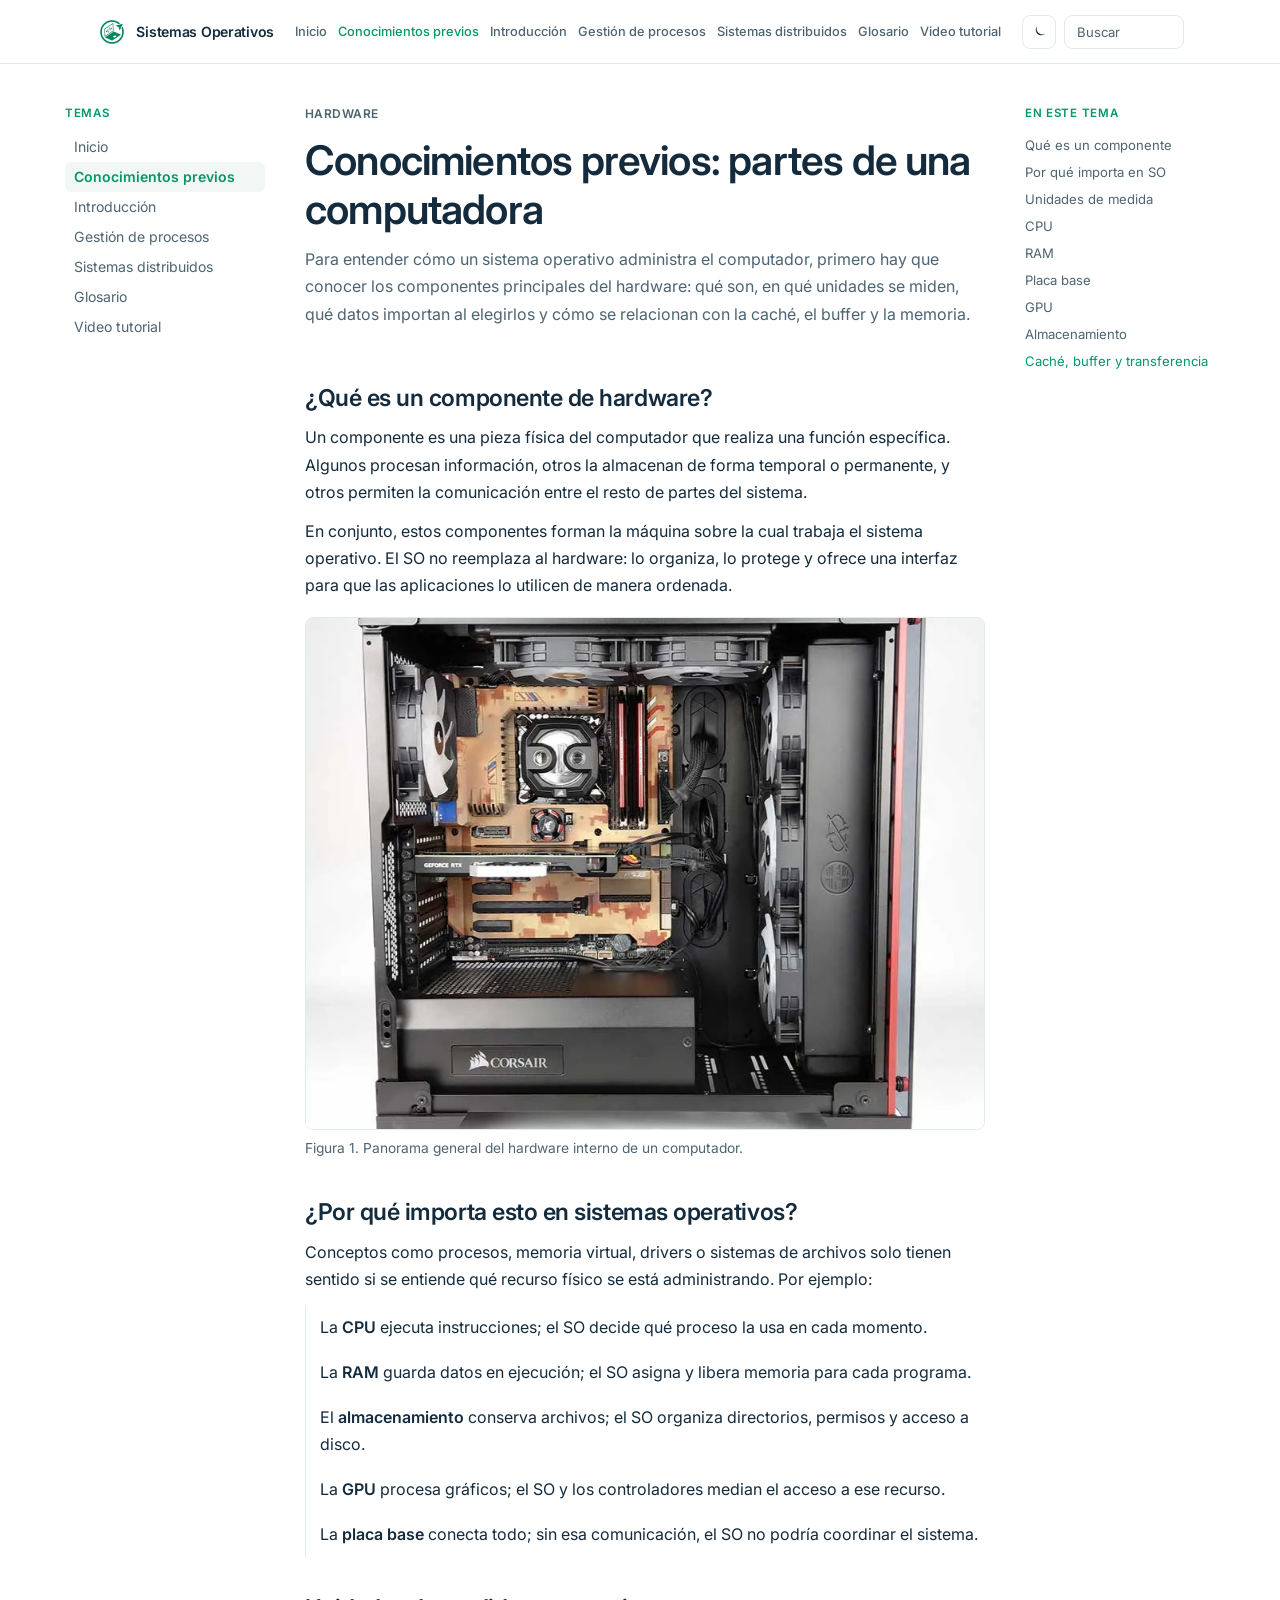
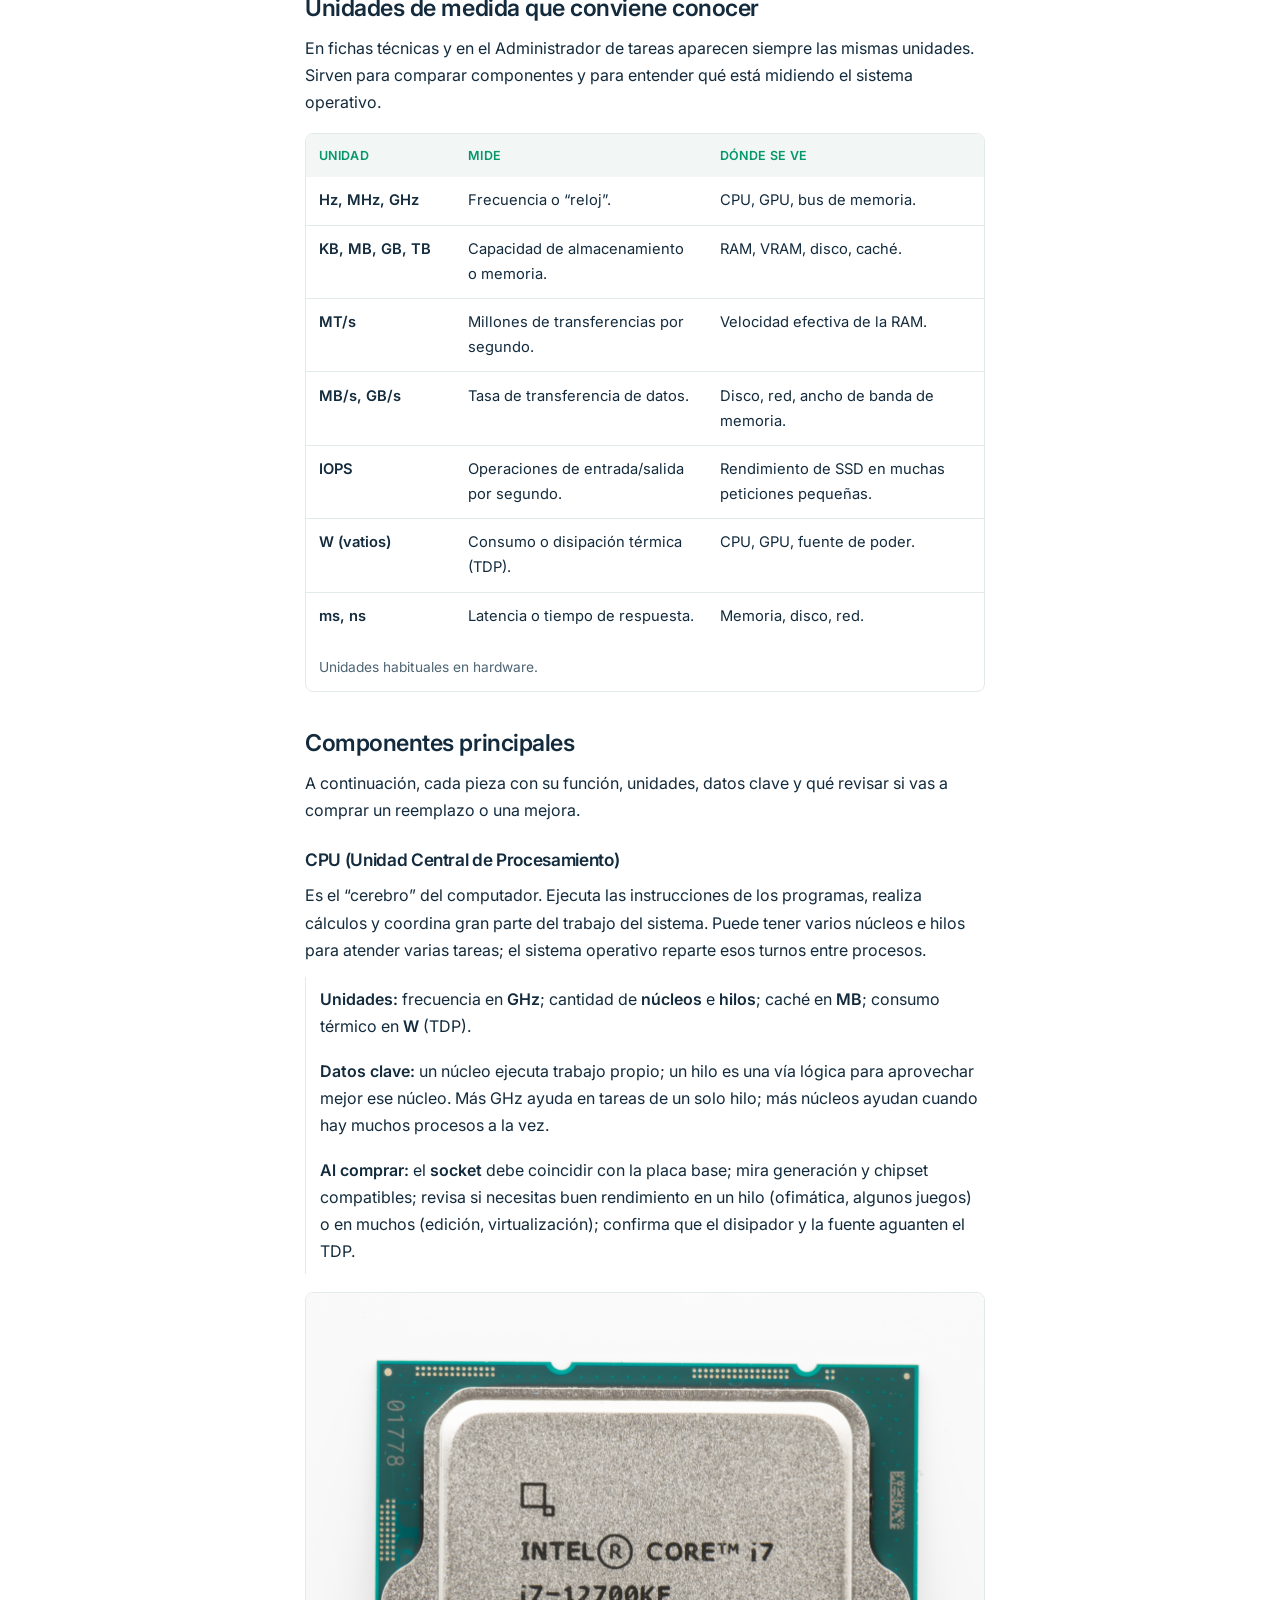
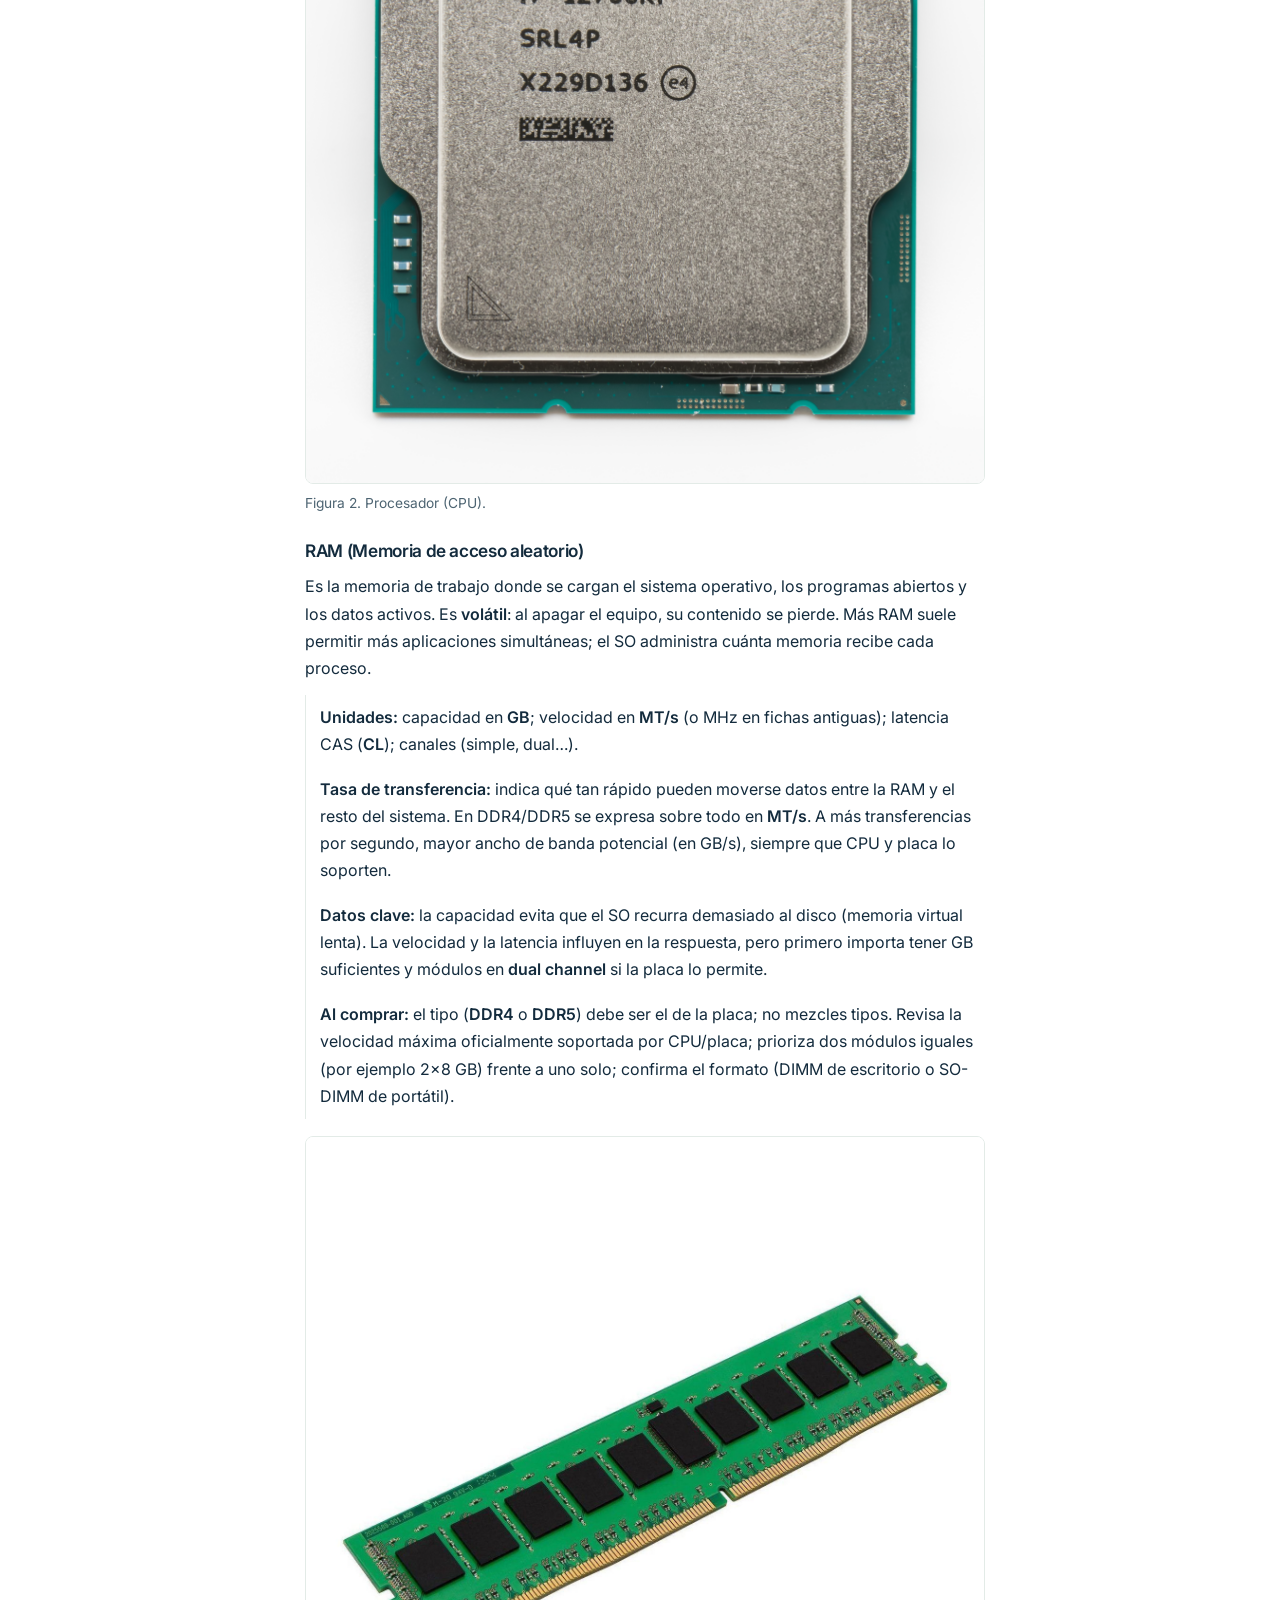
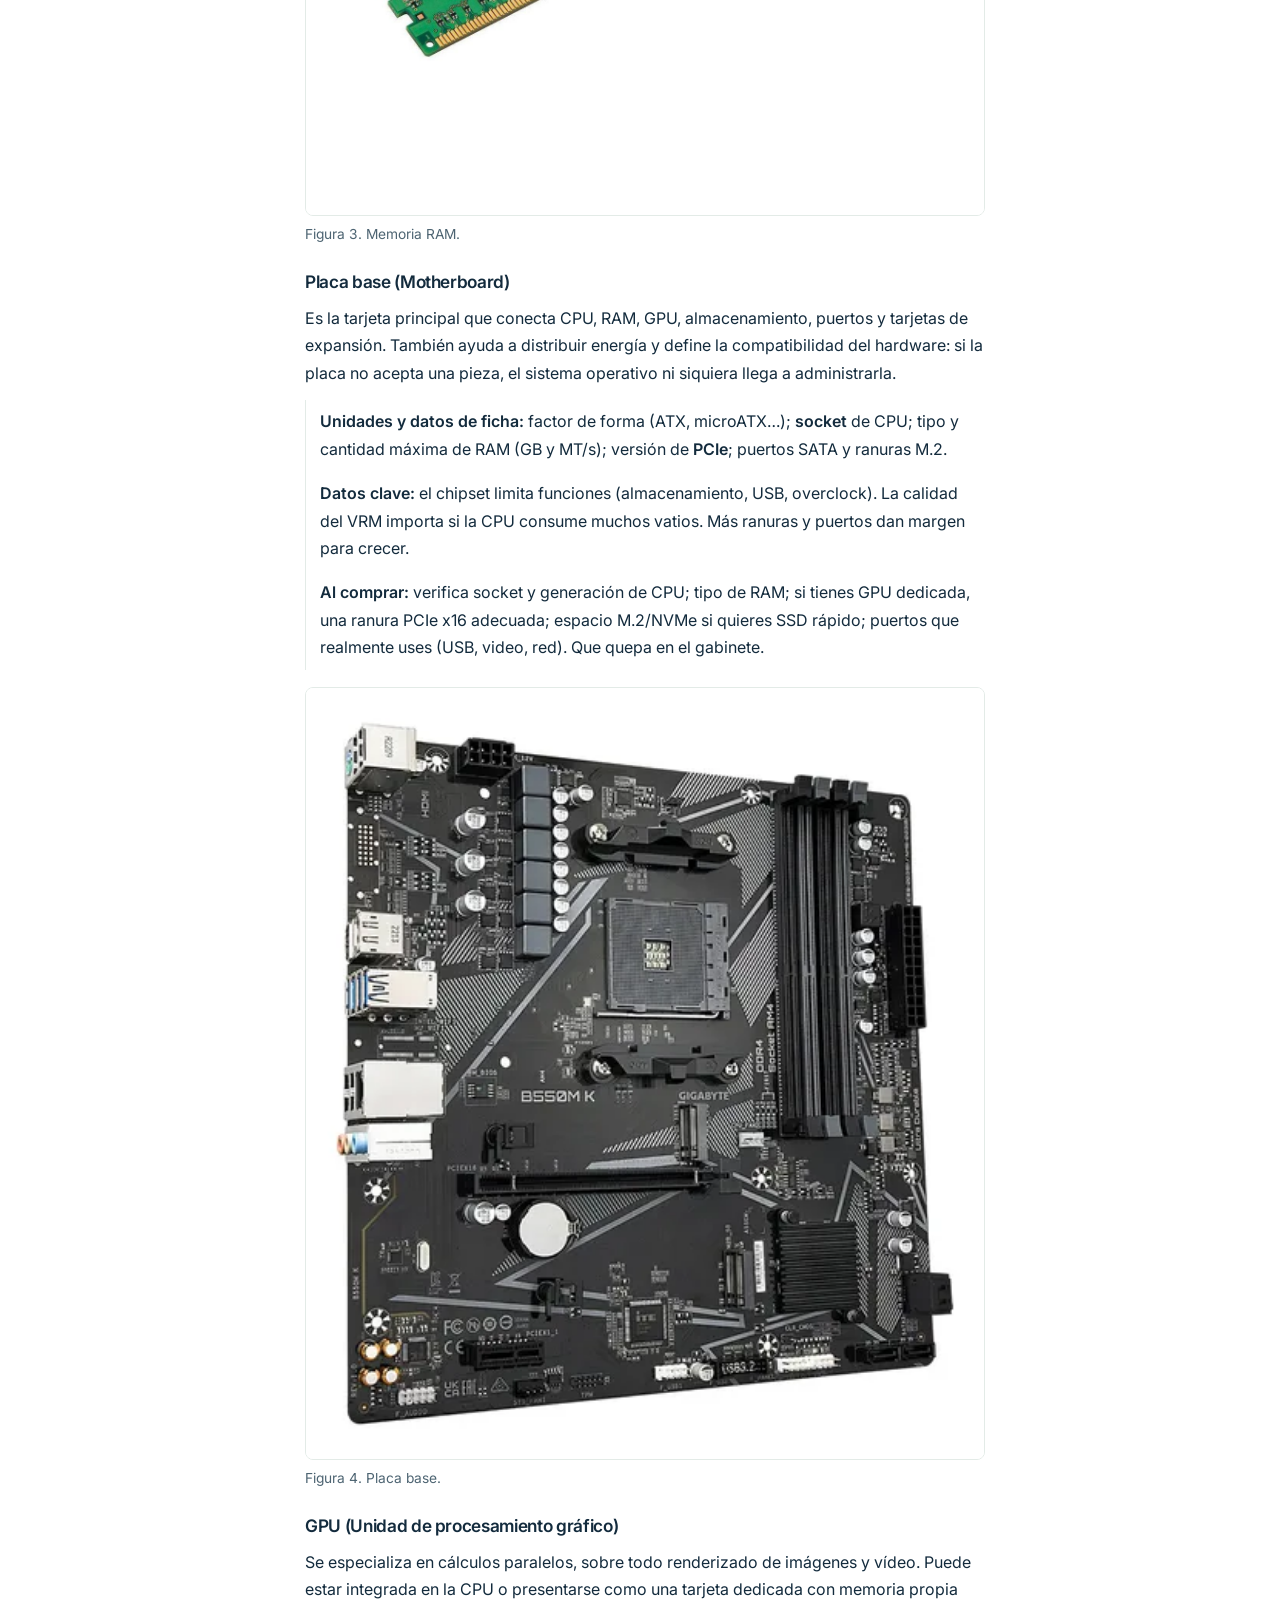
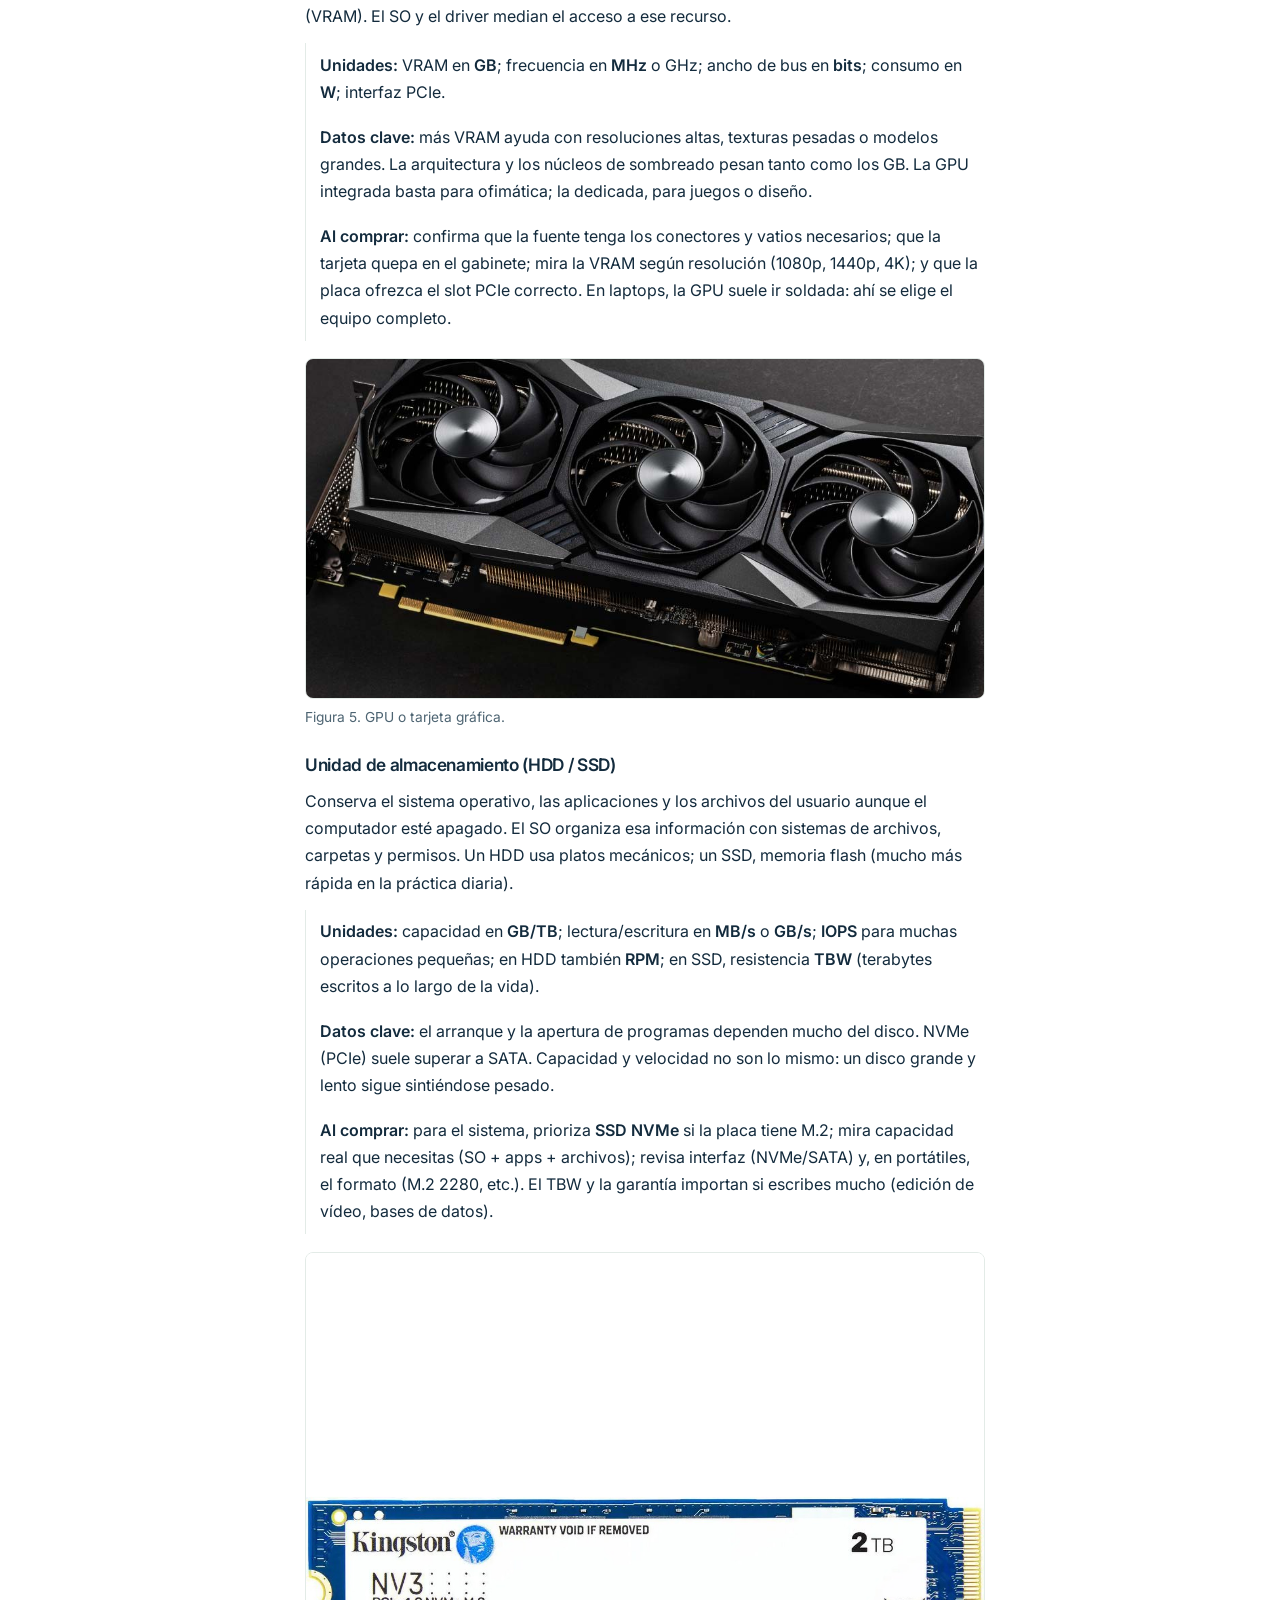
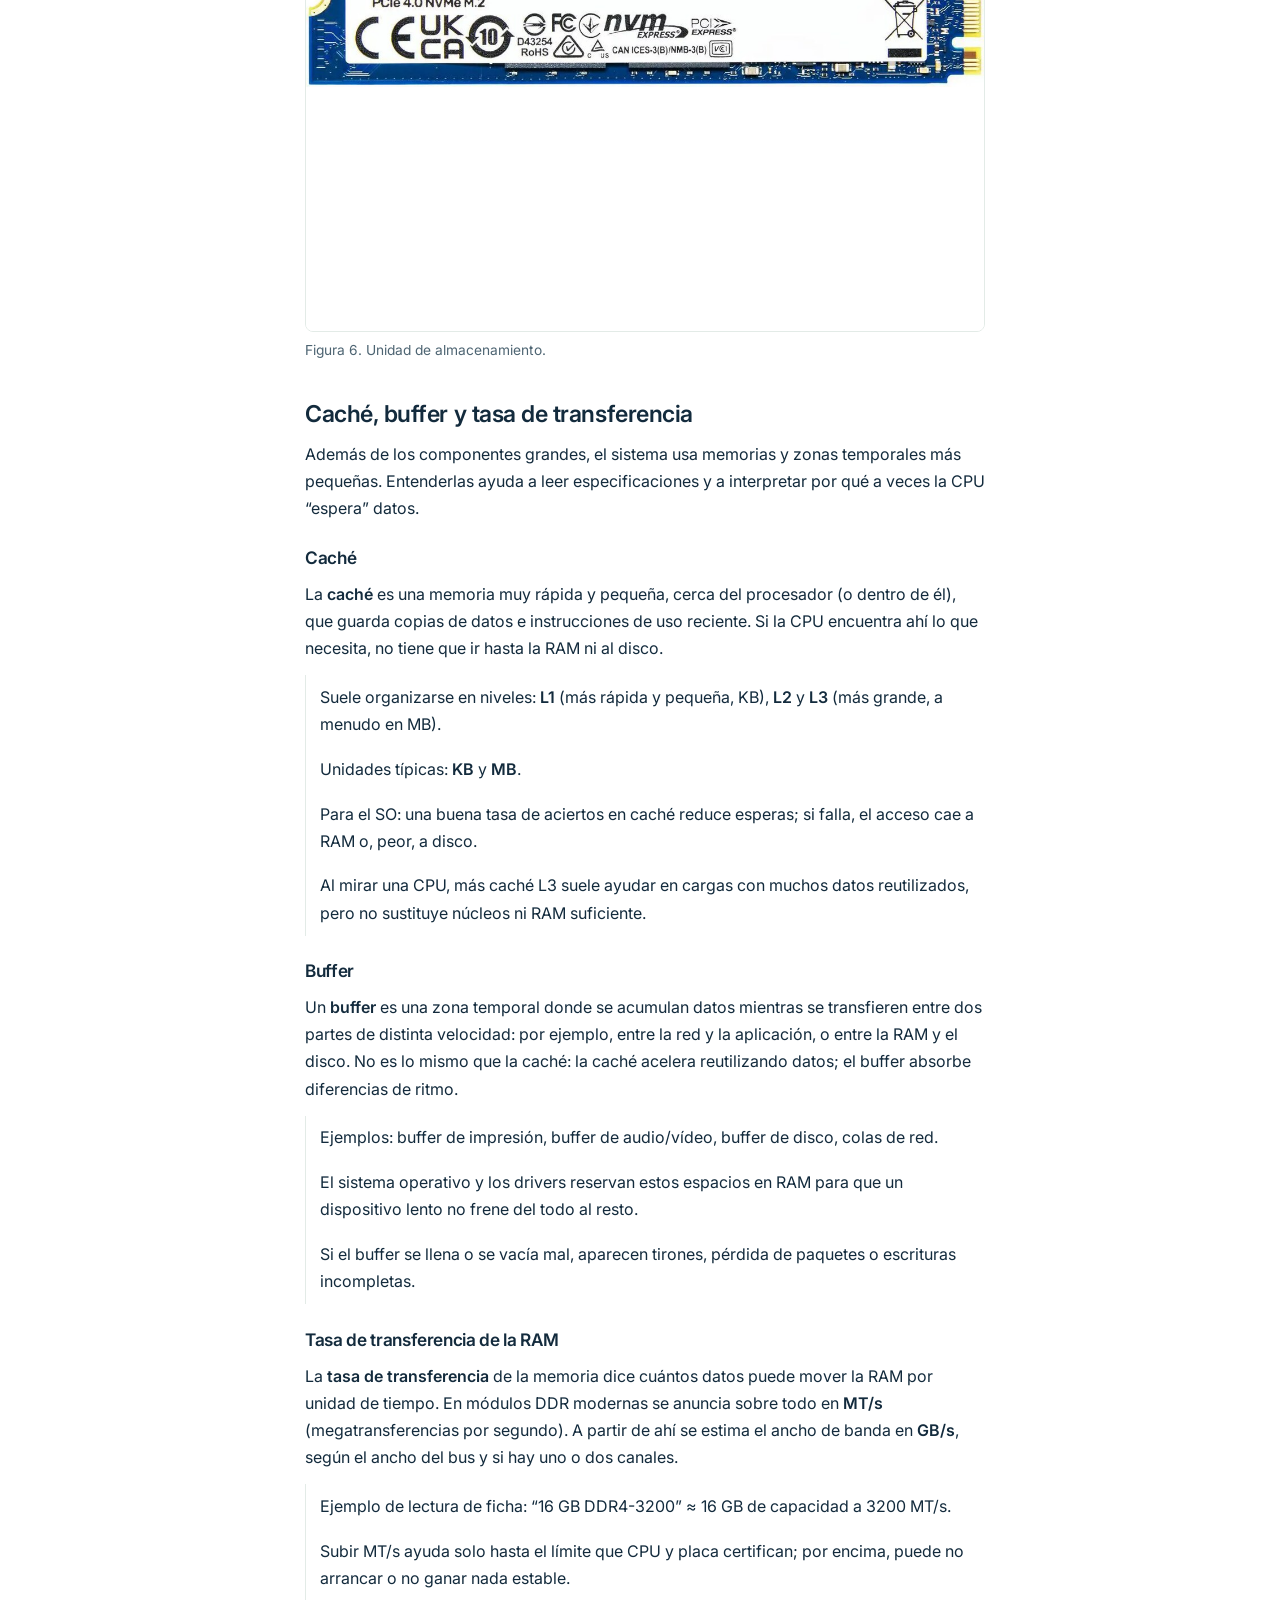
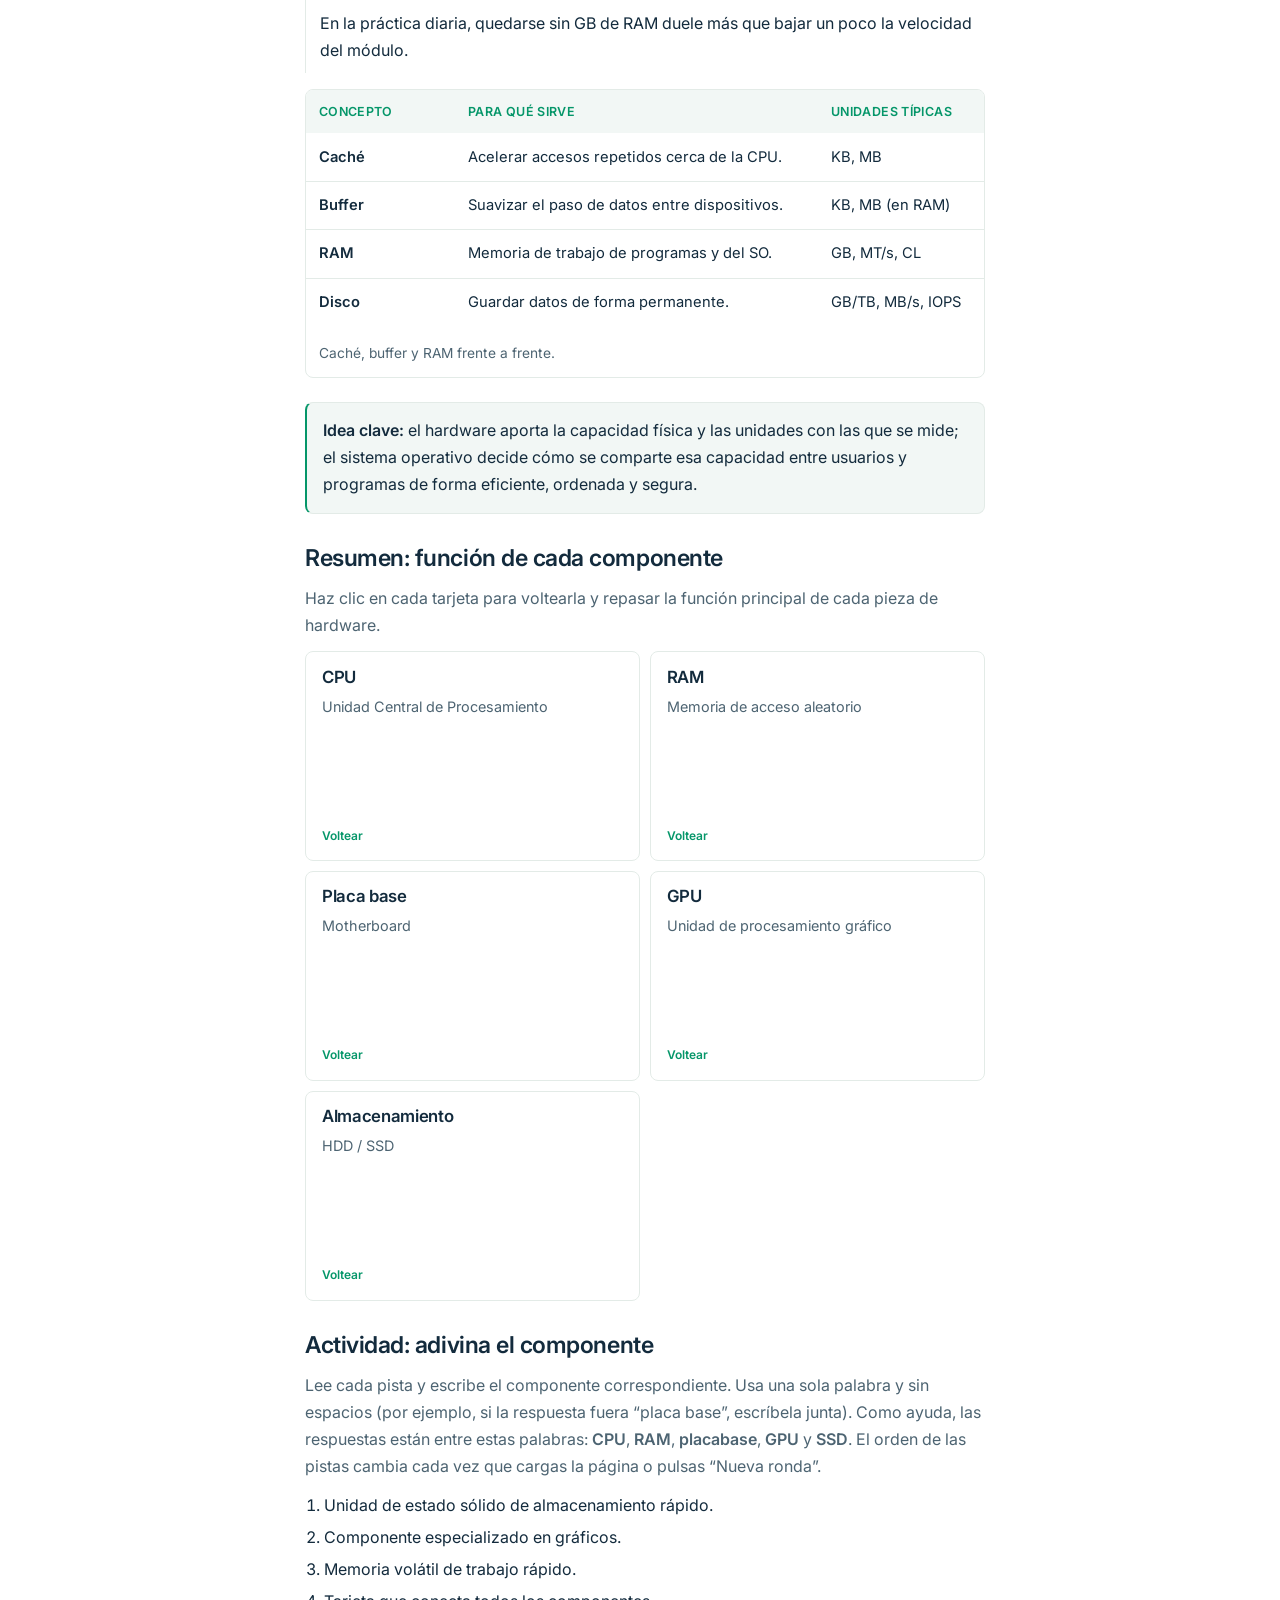
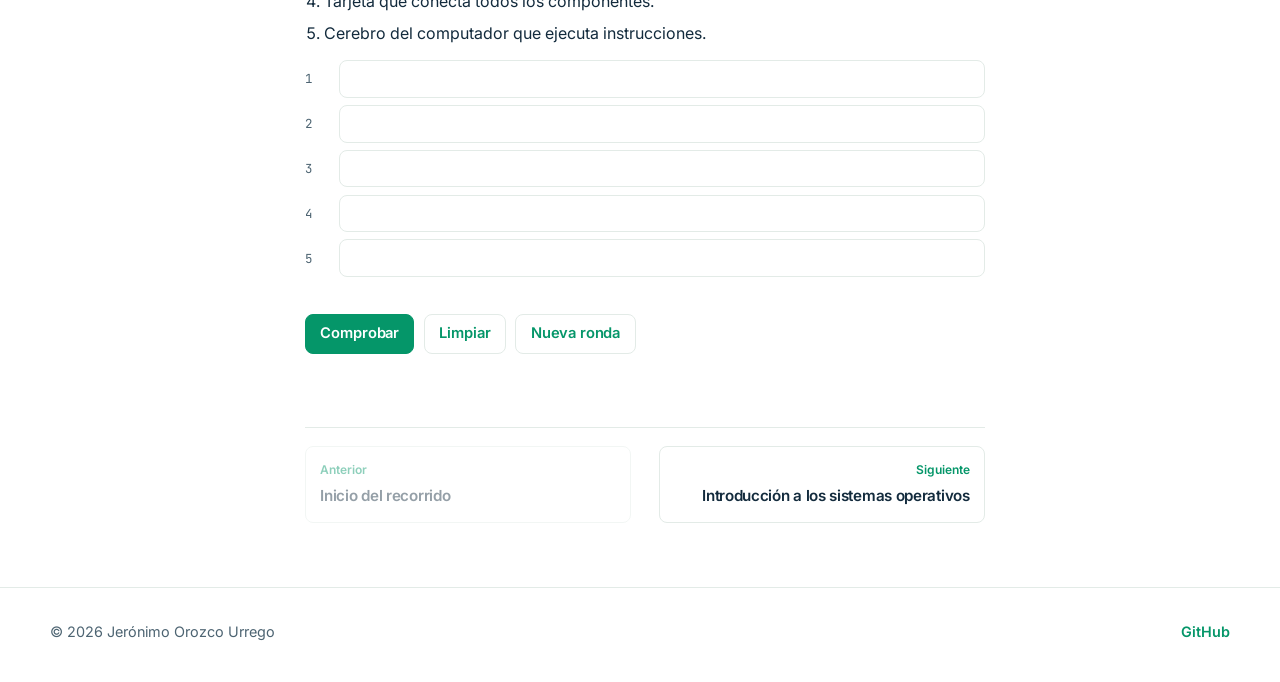
==== commit 3e91c85d: "chore: arreglar estilos de navbar" ====
--- a/temas/conocimientos-previos.html
+++ b/temas/conocimientos-previos.html
@@ -33,7 +33,7 @@
       href="https://fonts.googleapis.com/css2?family=Inter:wght@400;500;600;700&family=JetBrains+Mono:wght@400;500&display=swap"
       rel="stylesheet"
     />
-    <link rel="stylesheet" href="../css/styles.css?v=20261119e" />
+    <link rel="stylesheet" href="../css/styles.css?v=20261120k" />
   </head>
   <body data-root="../">
     <header class="site-header">
--- a/css/styles.css
+++ b/css/styles.css
@@ -32,7 +32,8 @@
   --font: "Inter", "Plus Jakarta Sans", system-ui, sans-serif;
   --mono: "JetBrains Mono", "Fira Code", ui-monospace, monospace;
   --measure: 68ch;
-  --page: 1120px;
+  --page: 1180px;
+  --nav: 1500px;
   --radius: 8px;
 }
 
@@ -172,24 +173,25 @@
 
 .nav-bar {
   height: 100%;
-  width: min(var(--page), calc(100% - 40px));
+  width: min(var(--nav), calc(100% - 48px));
   margin: 0 auto;
-  display: grid;
-  grid-template-columns: 1fr auto 1fr;
+  display: flex;
   align-items: center;
+  justify-content: center;
+  flex-wrap: nowrap;
   gap: 1rem;
 }
 
 .brand {
   display: inline-flex;
   align-items: center;
-  gap: 0.6rem;
-  justify-self: start;
+  gap: 0.55rem;
+  flex-shrink: 0;
   color: var(--ink);
   text-decoration: none;
   font-weight: 600;
   letter-spacing: -0.02em;
-  font-size: 0.95rem;
+  font-size: 0.92rem;
 }
 
 .brand-mark {
@@ -214,20 +216,23 @@
 .nav-links {
   display: flex;
   align-items: center;
-  gap: 0.15rem;
+  flex-wrap: nowrap;
+  gap: 0.05rem;
   list-style: none;
   margin: 0;
   padding: 0;
+  min-width: 0;
 }
 
 .nav-links a {
   display: inline-block;
-  padding: 0.35rem 0.45rem;
+  padding: 0.3rem 0.4rem;
   color: var(--muted);
   text-decoration: none;
-  font-size: 0.92rem;
+  font-size: 0.84rem;
   font-weight: 500;
   border-radius: 6px;
+  white-space: nowrap;
 }
 
 .nav-links a:hover {
@@ -240,10 +245,10 @@
 }
 
 .header-tools {
-  justify-self: end;
   display: flex;
   align-items: center;
   gap: 0.5rem;
+  flex-shrink: 0;
 }
 
 .page-search {
@@ -1211,6 +1216,7 @@
   border-radius: var(--radius);
   background: var(--card);
   padding: 0.75rem 0.85rem;
+  text-align: center;
 }
 
 .project-meta span {
@@ -1224,16 +1230,31 @@
 }
 
 .project-meta strong {
-  display: block;
   font-size: 0.95rem;
   font-weight: 600;
   letter-spacing: -0.02em;
 }
 
-.project-meta strong + strong {
-  margin-top: 0.15rem;
-  color: var(--muted);
-  font-weight: 500;
+.project-authors {
+  display: flex;
+  flex-wrap: wrap;
+  align-items: center;
+  justify-content: center;
+  gap: 0.55rem 0.75rem;
+  margin: 0;
+}
+
+.project-meta .project-authors-sep {
+  display: inline-block;
+  width: 1px;
+  height: 1em;
+  margin-bottom: 0;
+  background: var(--line);
+  color: inherit;
+  font-size: inherit;
+  font-weight: inherit;
+  letter-spacing: inherit;
+  text-transform: none;
 }
 
 .flip-grid {
@@ -1756,9 +1777,30 @@
   }
 }
 
+@media (max-width: 1280px) and (min-width: 901px) {
+  .nav-links a {
+    padding: 0.28rem 0.32rem;
+    font-size: 0.8rem;
+  }
+
+  .brand {
+    font-size: 0.88rem;
+  }
+
+  .page-search-input {
+    width: 7.5rem;
+  }
+}
+
 @media (max-width: 900px) {
   .nav-bar {
-    grid-template-columns: 1fr auto;
+    width: min(var(--page), calc(100% - 40px));
+    justify-content: space-between;
+    gap: 0.75rem;
+  }
+
+  .header-tools {
+    margin-left: auto;
   }
 
   .nav-toggle {
